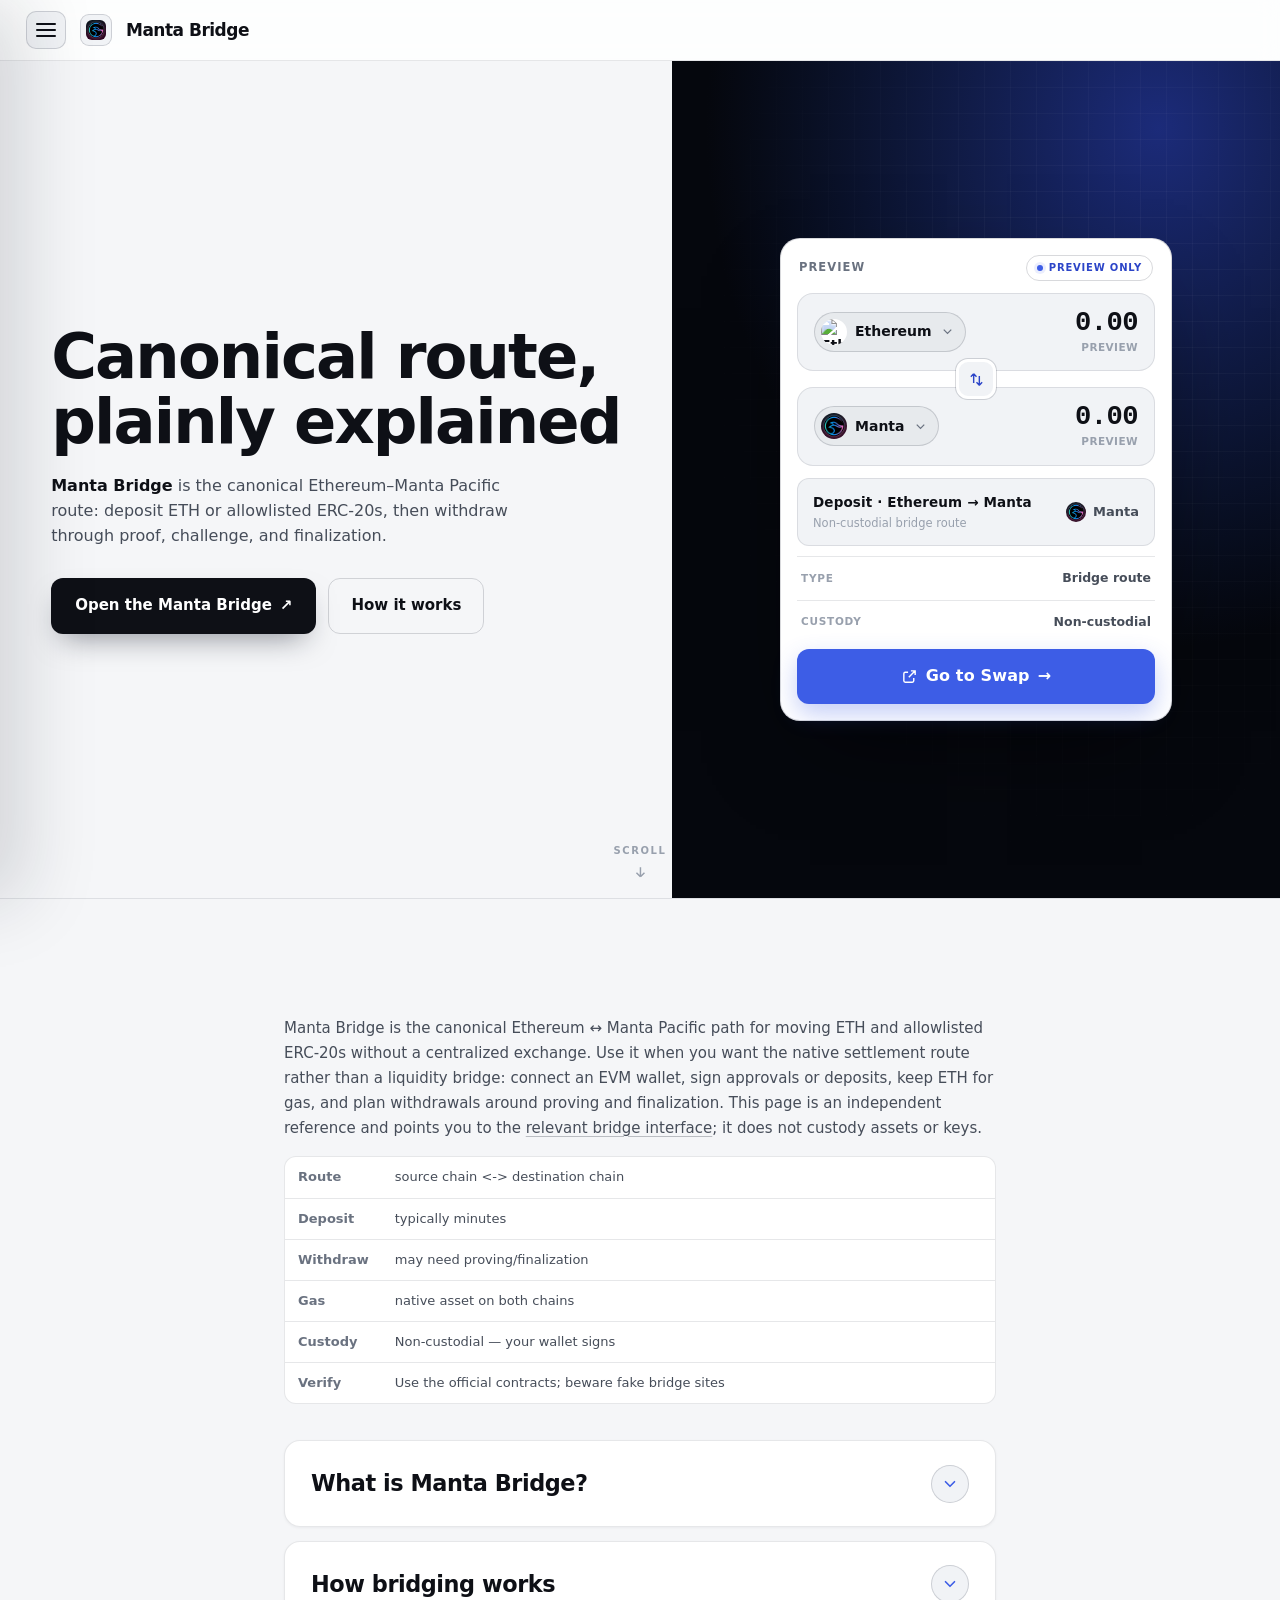
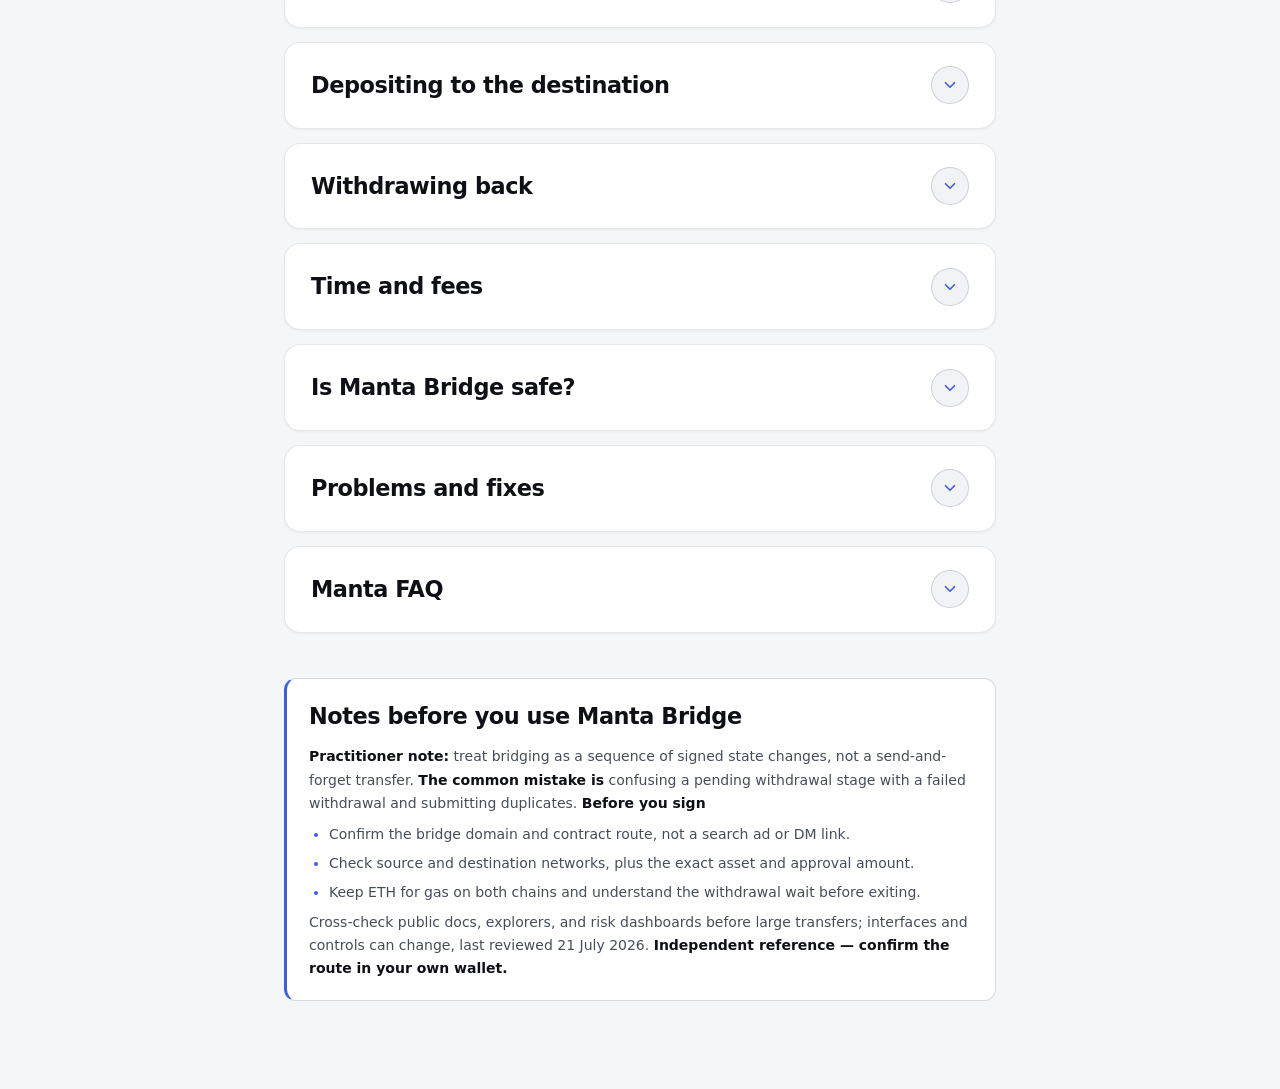
==== index.html @ f32a0b12 "Update" ====
<!doctype html>
<html lang="en">
<head>
  <meta charset="utf-8">
  <meta name="viewport" content="width=device-width, initial-scale=1">
  <title>Manta Bridge — Dashboard</title>
  <meta name="description" content="Manta Bridge explained: canonical Ethereum–Manta Pacific deposits, withdrawals, gas needs, fee structure, safety checks, and fixes for common stuck transactions.">
  <meta name="robots" content="index,follow,max-snippet:-1,max-image-preview:large,max-video-preview:-1">
  <meta name="theme-color" content="#f5f6f8">
  <link rel="canonical" href="https://mantabridge.github.io/">
  <link rel="icon" type="image/png" href="favicon.png">
  <link rel="apple-touch-icon" href="favicon.png">
  <link rel="manifest" href="manifest.webmanifest">
  <link rel="image_src" href="og-cover.png">
  <link rel="preconnect" href="https://api.coingecko.com" crossorigin>
  <style>
/* Manta Bridge — independent single-page hub. */
:root {
  color-scheme: light;
  --bg: #f5f6f8; --surface: #ffffff; --panel: #ffffff; --raised: #f1f3f6;
  --line: rgba(17, 24, 39, 0.10); --line-2: rgba(17, 24, 39, 0.16);
  --ink: #0e1016; --text: #464d59; --muted: #6a7280; --faint: #98a0ad;
  --accent: #3d5de6; --accent-2: #2c45c8; --accent-soft: rgba(61, 93, 230, 0.10); --accent-glow: rgba(61, 93, 230, 0.22);
  --cyan: #0e93a8; --cta: #3d5de6; --cta-ink: #ffffff;
  --r-sm: 8px; --r-md: 12px; --r-lg: 16px; --r-xl: 20px;
  --mono: ui-monospace, "SF Mono", SFMono-Regular, "Roboto Mono", Menlo, Consolas, monospace;
  --font: Inter, ui-sans-serif, system-ui, -apple-system, "Segoe UI", Roboto, sans-serif;
  --ease: cubic-bezier(0.22, 0.7, 0.24, 1);
}
* { box-sizing: border-box; }
html { scroll-behavior: smooth; }
@media (prefers-reduced-motion: reduce) { html { scroll-behavior: auto; } }
body {
  margin: 0; min-width: 320px;
  color: var(--text); background: var(--bg);
  font-family: var(--font); font-size: 15px; line-height: 1.55;
  -webkit-font-smoothing: antialiased; text-rendering: optimizeLegibility;
}
a { color: inherit; text-decoration: none; }
a:focus-visible, button:focus-visible, summary:focus-visible { outline: 2px solid var(--accent-2); outline-offset: 3px; border-radius: 8px; }
img { display: block; max-width: 100%; }
.skip { position: absolute; left: -999px; }
.skip:focus { left: 12px; top: 12px; z-index: 99; padding: 8px 14px; border-radius: 10px; background: var(--accent); color: #fff; font-weight: 750; }

.shell { display: flex; min-height: 100dvh; }

/* ───────── sidebar (off-canvas drawer) ───────── */
.sidebar {
  position: fixed; top: 0; left: 0; z-index: 70;
  width: min(288px, 86vw); height: 100vh; height: 100dvh; overflow-y: auto;
  display: flex; flex-direction: column; padding: 16px 12px 14px;
  background: var(--surface); border-right: 1px solid var(--line);
  transform: translateX(-100%); transition: transform 0.24s var(--ease);
  box-shadow: 24px 0 70px rgba(17, 24, 39, 0.15);
}
.sidebar.is-open { transform: none; }
.scrim { position: fixed; inset: 0; z-index: 65; background: rgba(17, 24, 39, 0.30); opacity: 0; pointer-events: none; transition: opacity 0.24s var(--ease); }
.scrim.is-open { opacity: 1; pointer-events: auto; }
html:not(.js) .sidebar { position: static; transform: none; width: 262px; height: auto; box-shadow: none; }
html:not(.js) .scrim, html:not(.js) .nav-toggle { display: none; }
.side-top { display: flex; align-items: center; justify-content: space-between; gap: 12px; padding: 2px 8px 6px; }
.brand { display: flex; align-items: center; gap: 11px; min-width: 0; }
.brand-logo { width: 32px; height: 32px; flex: 0 0 auto; display: grid; place-items: center; border-radius: 9px; background: var(--raised); box-shadow: inset 0 0 0 1px var(--line-2); }
.brand-logo img { width: 20px; height: 20px; border-radius: 6px; }
.brand-name { margin: 0; font-size: 17px; font-weight: 800; letter-spacing: -0.03em; color: var(--ink); line-height: 1; }
.nav-label { margin: 14px 12px 6px; font-size: 10px; font-weight: 700; letter-spacing: 0.15em; text-transform: uppercase; color: var(--faint); }
.nav-item { display: flex; align-items: center; gap: 12px; padding: 9px 12px; border-radius: 9px; color: var(--text); font-size: 14px; font-weight: 600; transition: color 150ms var(--ease), background-color 150ms var(--ease); }
.ni-ico { width: 18px; height: 18px; flex: 0 0 auto; color: var(--muted); }
.ni-ext { margin-left: auto; color: var(--faint); font-size: 12px; }
.nav-item:hover { color: var(--ink); background: rgba(17, 24, 39, 0.04); }
.nav-item:hover .ni-ico { color: var(--text); }
.nav-item.is-active { color: var(--accent-2); background: transparent; }
.nav-item.is-active .ni-ico { color: var(--accent-2); }
.nav-group { border-radius: 9px; }
.nav-group summary { display: flex; align-items: center; gap: 12px; padding: 9px 12px; border-radius: 9px; color: var(--text); font-size: 14px; font-weight: 600; cursor: pointer; list-style: none; transition: color 150ms var(--ease), background-color 150ms var(--ease); }
.nav-group summary::-webkit-details-marker { display: none; }
.nav-group summary .ni-ico { color: var(--muted); }
.nav-group summary .chev { width: 15px; height: 15px; margin-left: auto; color: var(--faint); transition: transform 200ms var(--ease); }
.nav-group summary:hover { color: var(--ink); background: rgba(17, 24, 39, 0.04); }
.nav-group[open] summary { color: var(--ink); }
.nav-group[open] summary .ni-ico { color: var(--text); }
.nav-group[open] summary .chev { transform: rotate(180deg); }
@media (prefers-reduced-motion: reduce) { .nav-group summary .chev { transition: none; } }
.nav-sub { display: flex; flex-direction: column; gap: 1px; padding: 2px 0 8px 42px; }
.nav-sub a { display: flex; align-items: baseline; gap: 7px; padding: 6px 10px; border-radius: 8px; color: var(--muted); font-size: 12.5px; font-weight: 550; transition: color 150ms var(--ease), background-color 150ms var(--ease); }
.nav-sub a small { color: var(--faint); font-size: 10.5px; font-weight: 500; }
.nav-sub a:hover { color: var(--accent-2); background: rgba(17, 24, 39, 0.04); }
.nav-sub a:hover small { color: var(--muted); }
.sidebar-foot { margin-top: auto; padding-top: 13px; border-top: 1px solid var(--line); }
.disclose { margin: 8px 10px 0; font-size: 11px; line-height: 1.5; color: var(--muted); }
.disclose strong { color: var(--text); font-weight: 700; }
.fine { margin: 6px 10px 0; font-size: 10.5px; line-height: 1.45; color: var(--faint); }
.nav-toggle { display: inline-flex; width: 38px; height: 38px; flex: 0 0 auto; position: relative; padding: 0; border: 1px solid var(--line-2); border-radius: 10px; background: var(--raised); color: var(--ink); cursor: pointer; }
.nav-toggle .bar { position: absolute; left: 10px; right: 10px; height: 2px; border-radius: 2px; background: currentColor; transition: transform 0.22s var(--ease), opacity 0.18s var(--ease); }
.nav-toggle .bar:nth-child(1) { top: 13px; } .nav-toggle .bar:nth-child(2) { top: 18px; } .nav-toggle .bar:nth-child(3) { top: 23px; }
.sidebar.is-open .nav-toggle .bar:nth-child(1) { transform: translateY(5px) rotate(45deg); }
.sidebar.is-open .nav-toggle .bar:nth-child(2) { opacity: 0; }
.sidebar.is-open .nav-toggle .bar:nth-child(3) { transform: translateY(-5px) rotate(-45deg); }

/* persistent header: hamburger + logo + H1 */
.topbar-left { display: flex; align-items: center; gap: 12px 14px; min-width: 0; flex-wrap: wrap; }
.menu-btn { display: inline-flex; flex-direction: column; justify-content: center; gap: 4px; width: 40px; height: 38px; flex: 0 0 auto; padding: 0 9px; border: 1px solid var(--line-2); border-radius: 10px; background: var(--raised); color: var(--ink); cursor: pointer; }
.menu-btn .bar { display: block; height: 2px; width: 100%; border-radius: 2px; background: currentColor; transition: transform 0.22s var(--ease), opacity 0.18s var(--ease); }
.menu-btn:hover { border-color: var(--accent); color: var(--accent-2); }
.shell.nav-open .menu-btn .bar:nth-child(1) { transform: translateY(6px) rotate(45deg); }
.shell.nav-open .menu-btn .bar:nth-child(2) { opacity: 0; }
.shell.nav-open .menu-btn .bar:nth-child(3) { transform: translateY(-6px) rotate(-45deg); }
.topbar-logo { width: 32px; height: 32px; flex: 0 0 auto; display: grid; place-items: center; border-radius: 9px; background: var(--raised); box-shadow: inset 0 0 0 1px var(--line-2); }
.topbar-logo img { width: 20px; height: 20px; border-radius: 6px; }
h1.wordmark { margin: 0; font-size: 17px; font-weight: 800; letter-spacing: -0.03em; color: var(--ink); line-height: 1; white-space: nowrap; }
html:not(.js) .menu-btn { display: none; }

/* ───────── main / topbar ───────── */
.main { flex: 1; min-width: 0; display: flex; flex-direction: column; }
.topbar { position: sticky; top: 0; z-index: 40; flex: 0 0 auto; display: flex; align-items: center; justify-content: space-between; gap: 12px 20px; flex-wrap: wrap; padding: 11px 26px; border-bottom: 1px solid var(--line); background: rgba(255, 255, 255, 0.82); backdrop-filter: blur(10px); }
.topbar-right { display: flex; align-items: center; gap: 10px 18px; flex-wrap: wrap; }
.mode-switch { display: inline-flex; align-items: center; gap: 10px; }
.ms-label { font-size: 13.5px; font-weight: 700; color: var(--muted); transition: color 150ms var(--ease); }
.ms-label.is-on { color: var(--ink); }
.ms-track { position: relative; width: 42px; height: 24px; flex: 0 0 auto; padding: 0; border: 1px solid var(--line-2); border-radius: 999px; background: var(--raised); cursor: pointer; transition: background-color 180ms var(--ease); }
.ms-knob { position: absolute; top: 50%; left: 3px; width: 16px; height: 16px; border-radius: 50%; background: var(--ink); transform: translateY(-50%); transition: left 200ms var(--ease); }
.ms-track[aria-checked="true"] { background: var(--accent-soft); border-color: rgba(61, 93, 230, 0.4); }
.ms-track[aria-checked="true"] .ms-knob { left: 23px; background: var(--accent-2); }
.ticker { display: flex; align-items: center; flex-wrap: wrap; gap: 3px 16px; min-width: 0; }
.tick { display: inline-flex; align-items: baseline; gap: 6px; color: var(--faint); font-size: 11px; font-weight: 550; letter-spacing: 0.01em; transition: color 150ms var(--ease); }
.tick b { color: var(--muted); font-family: var(--mono); font-size: 11.5px; font-weight: 600; font-variant-numeric: tabular-nums; }
.tick .ext { color: var(--faint); font-size: 9.5px; transition: color 150ms var(--ease); }
.tick:hover { color: var(--muted); } .tick:hover b, .tick:hover .ext { color: var(--accent-2); }
.btn-open { display: inline-flex; align-items: center; gap: 7px; padding: 8px 14px; border: 1px solid var(--line-2); border-radius: 10px; color: var(--ink); background: rgba(17, 24, 39, 0.04); font-size: 12.5px; font-weight: 700; white-space: nowrap; transition: border-color 150ms var(--ease), background-color 150ms var(--ease); }
.btn-open:hover { border-color: var(--accent); color: var(--accent-2); }

/* ───────── first screen: hero + swap card ───────── */
.stage { position: relative; min-height: calc(100dvh - 56px); width: min(560px, 100%); margin-inline: auto; padding: clamp(16px, 3vh, 40px) 24px clamp(52px, 9vh, 96px); display: flex; flex-direction: column; align-items: stretch; justify-content: center; gap: clamp(14px, 3vh, 26px); }
.hero { text-align: center; margin: 0; }
.hero-h2 { margin: 0; font-size: clamp(1.5rem, 3.6vw, 2.1rem); font-weight: 800; letter-spacing: -0.02em; line-height: 1.12; color: var(--ink); }
@supports ((-webkit-background-clip: text) or (background-clip: text)) { .hero-h2 { background: linear-gradient(180deg, #0e1016, #3a4c85); -webkit-background-clip: text; background-clip: text; -webkit-text-fill-color: transparent; color: transparent; } }
.hero-sub { margin: 10px auto 0; max-width: 48ch; font-size: 13.5px; line-height: 1.55; color: var(--text); }
.hero-sub strong { color: var(--ink); font-weight: 700; }
.swap-card { border: 1px solid var(--line-2); border-radius: var(--r-xl); background: var(--panel); padding: 16px; }
.card-head { display: flex; align-items: center; justify-content: space-between; margin-bottom: 12px; padding: 0 2px; }
.card-title { margin: 0; font-size: 11.5px; font-weight: 750; letter-spacing: 0.09em; text-transform: uppercase; color: var(--muted); }
.preview-tag { display: inline-flex; align-items: center; gap: 6px; padding: 4px 10px; border: 1px solid var(--line-2); border-radius: 999px; color: var(--accent-2); font-size: 10px; font-weight: 700; letter-spacing: 0.08em; text-transform: uppercase; }
.preview-tag > span { width: 6px; height: 6px; border-radius: 50%; background: var(--accent); box-shadow: 0 0 0 3px var(--accent-soft); }
.leg { display: flex; align-items: center; justify-content: space-between; gap: 14px; padding: 15px 16px; border: 1px solid var(--line); border-radius: var(--r-lg); background: var(--raised); }
.asset { display: inline-flex; align-items: center; gap: 8px; padding: 6px 10px 6px 6px; border: 1px solid var(--line-2); border-radius: 999px; background: rgba(17, 24, 39, 0.04); color: var(--ink); font-size: 14px; font-weight: 700; }
.asset .tok { width: 26px; height: 26px; border-radius: 50%; overflow: hidden; display: grid; place-items: center; background: #fff; }
.asset .tok img { width: 26px; height: 26px; }
.asset .chev-sm { width: 15px; height: 15px; color: var(--muted); }
.leg-amt { display: flex; flex-direction: column; align-items: flex-end; gap: 3px; min-width: 0; }
.leg-amt .amount { font-family: var(--mono); font-size: 1.7rem; font-weight: 600; letter-spacing: -0.02em; color: var(--ink); font-variant-numeric: tabular-nums; line-height: 1; }
.leg-amt .leg-sub { font-size: 10.5px; font-weight: 600; letter-spacing: 0.04em; text-transform: uppercase; color: var(--faint); }
.swap-arrow { position: relative; z-index: 1; display: grid; place-items: center; width: 40px; height: 40px; margin: -12px auto; border: 3px solid var(--panel); border-radius: 12px; background: var(--raised); color: var(--accent-2); cursor: pointer; box-shadow: 0 0 0 1px var(--line-2); transition: transform 220ms var(--ease), color 150ms var(--ease); }
.swap-arrow svg { width: 17px; height: 17px; }
.swap-arrow:hover { color: #fff; transform: rotate(180deg); }
.route-panel { display: flex; align-items: center; justify-content: space-between; gap: 12px; margin-top: 12px; padding: 13px 15px; border: 1px solid var(--line); border-radius: var(--r-md); background: var(--raised); }
.route-info b { display: block; color: var(--ink); font-size: 13.5px; font-weight: 700; letter-spacing: 0.01em; }
.route-info span { display: block; margin-top: 2px; color: var(--faint); font-size: 11.5px; }
.route-tok { display: inline-flex; align-items: center; gap: 7px; color: var(--text); font-size: 13px; font-weight: 650; white-space: nowrap; }
.route-tok .tok { width: 20px; height: 20px; border-radius: 50%; overflow: hidden; background: #fff; display: grid; place-items: center; }
.route-tok .tok img { width: 20px; height: 20px; }
.route-row { display: flex; align-items: center; justify-content: space-between; gap: 12px; padding: 11px 4px 2px; border-top: 1px solid var(--line); margin-top: 10px; }
.route-row span { font-size: 10.5px; font-weight: 700; letter-spacing: 0.07em; text-transform: uppercase; color: var(--faint); }
.route-row b { color: var(--text); font-size: 12.5px; font-weight: 650; font-variant-numeric: tabular-nums; }
.swap-cta { display: flex; align-items: center; justify-content: center; gap: 8px; margin-top: 16px; padding: 15px; border-radius: var(--r-md); color: var(--cta-ink); background: var(--cta); font-size: 15px; font-weight: 750; letter-spacing: 0.01em; transition: filter 150ms var(--ease), transform 150ms var(--ease); }
.swap-cta:hover { filter: brightness(1.04); transform: translateY(-1px); }
/* scroll cue at the foot of the first screen */
.scroll-cue { position: absolute; left: 0; right: 0; bottom: 10px; display: flex; justify-content: center; }
.scroll-cue a { display: inline-flex; flex-direction: column; align-items: center; gap: 3px; color: var(--faint); font-size: 10px; letter-spacing: 0.1em; text-transform: uppercase; font-weight: 700; }
.scroll-cue a:hover { color: var(--accent-2); }
.scroll-cue svg { width: 16px; height: 16px; animation: cue 1.8s var(--ease) infinite; }
@keyframes cue { 0%,100% { transform: translateY(0); } 50% { transform: translateY(4px); } }
@media (prefers-reduced-motion: reduce) { .scroll-cue svg { animation: none; } }

/* ───────── merged content (all in initial HTML; revealed on scroll) ───────── */
.content { width: min(760px, 100%); margin: 0 auto; padding: clamp(56px, 12vh, 140px) 24px 88px; }
.content .lead-in { padding: clamp(4px, 1vh, 12px) 0 clamp(10px, 2.5vh, 22px); }
.content .lead-in > p { margin: 0 0 16px; font-size: 15px; line-height: 1.66; color: var(--text); }
.content .lead-in > p strong { color: var(--ink); font-weight: 700; }
.tbl.spec table { min-width: 0; }
.tbl.spec td:first-child { color: var(--muted); font-weight: 600; white-space: nowrap; width: 1%; }
.content .sec { border-top: 1px solid var(--line); scroll-margin-top: 66px; }
.content .sec:first-child { border-top: 0; }
.content .sec > summary { list-style: none; cursor: pointer; display: flex; align-items: center; justify-content: space-between; gap: 16px; padding: clamp(20px, 4vh, 32px) 0; }
.content .sec > summary::-webkit-details-marker { display: none; }
.content .sec > summary h2 { margin: 0; font-size: clamp(1.25rem, 2.8vw, 1.6rem); font-weight: 800; letter-spacing: -0.02em; color: var(--ink); transition: color 150ms var(--ease); }
.content .sec > summary::after { content: "+"; flex: 0 0 auto; color: var(--accent); font-weight: 700; font-size: 1.5rem; line-height: 1; }
.content .sec[open] > summary::after { content: "\2212"; }
.content .sec > summary:hover h2 { color: var(--accent-2); }
.content .sec-body { padding: 0 0 clamp(22px, 4vh, 34px); }
.content .sec[open] .sec-body { animation: secdrop 0.22s var(--ease); }
@keyframes secdrop { from { opacity: 0; transform: translateY(-4px); } to { opacity: 1; transform: none; } }
@media (prefers-reduced-motion: reduce) { .content .sec[open] .sec-body { animation: none; } }
.content p { margin: 0 0 13px; color: var(--text); }
.content p strong, .content li strong { color: var(--ink); font-weight: 700; }
.content ul, .content ol { margin: 0 0 14px; padding-left: 20px; }
.content li { margin-bottom: 8px; color: var(--text); }
.content li::marker { color: var(--accent); }
/* inline source links — blend with the copy, brighten only on hover */
.content .sec-body a, .content .qa .a a, .content .lead-in a { color: inherit; text-decoration: underline; text-decoration-thickness: 1px; text-underline-offset: 3px; text-decoration-color: rgba(17, 24, 39, 0.26); transition: color 150ms var(--ease), text-decoration-color 150ms var(--ease); }
.content .sec-body a:hover, .content .qa .a a:hover, .content .lead-in a:hover { color: var(--accent-2); text-decoration-color: var(--accent-2); }
.content .sec-body a.addr { text-decoration-color: rgba(134, 160, 255, 0.32); }
.cite { margin: 4px 0 0; font-size: 12px; color: var(--faint); }
.cite a { color: var(--muted); text-decoration: underline; text-underline-offset: 2px; }
.cite a:hover { color: var(--accent-2); }
.tbl { width: 100%; overflow-x: auto; border: 1px solid var(--line); border-radius: var(--r-md); margin: 4px 0 14px; background: var(--panel); }
.tbl table { border-collapse: collapse; width: 100%; font-size: 13px; min-width: 460px; }
.tbl th { text-align: left; font-weight: 700; color: var(--accent-2); background: rgba(17, 24, 39, 0.04); padding: 10px 13px; border-bottom: 1px solid var(--line-2); font-size: 11.5px; letter-spacing: 0.02em; }
.tbl td { padding: 10px 13px; border-bottom: 1px solid var(--line); color: var(--text); vertical-align: top; }
.tbl tr:last-child td { border-bottom: 0; }
.tbl td:first-child { color: var(--ink); font-weight: 600; }
.qa { border: 1px solid var(--line); border-radius: var(--r-md); background: var(--panel); margin: 0 0 10px; overflow: hidden; }
.qa summary { padding: 15px 18px; color: var(--ink); font-weight: 650; cursor: pointer; list-style: none; display: flex; justify-content: space-between; gap: 12px; font-size: 14.5px; }
.qa summary::-webkit-details-marker { display: none; }
.qa summary::after { content: "+"; color: var(--accent); font-weight: 700; font-size: 1.15rem; line-height: 1; }
.qa[open] summary::after { content: "−"; }
.qa[open] { border-color: var(--line-2); }
.qa .a { padding: 0 18px 15px; color: var(--text); font-size: 13.5px; }
.qa .a p { margin: 0 0 8px; }
.addr { font-family: var(--mono); font-size: 12px; color: var(--accent-2); word-break: break-all; }
.disclosure-box { margin: 24px 0 0; padding: 16px 18px; border: 1px solid var(--line); border-radius: var(--r-md); background: var(--surface); font-size: 12.5px; line-height: 1.6; color: var(--muted); }
.disclosure-box strong { color: var(--text); }
/* scroll-reveal — content is always present; JS only animates it in */
html.js .reveal { opacity: 0; transform: translateY(18px); transition: opacity 0.6s var(--ease), transform 0.6s var(--ease); }
html.js .reveal.in { opacity: 1; transform: none; }
@media (prefers-reduced-motion: reduce) { html.js .reveal { opacity: 1; transform: none; transition: none; } }

/* ───────── responsive ───────── */
@media (max-width: 560px) {
  .topbar { padding: 10px 16px; }
  .stage { padding: 16px 16px 40px; }
  .content { padding: clamp(40px, 9vh, 90px) 16px 72px; }
  .ticker { display: none; }
  .leg-amt .amount { font-size: 1.5rem; }
}
@media (max-height: 720px) and (min-width: 561px) {
  .hero-h2 { font-size: clamp(1.35rem, 3.2vw, 1.9rem); }
  .hero-sub { font-size: 13px; margin-top: 8px; }
  .swap-card { padding: 13px; }
  .leg { padding: 12px 14px; }
  .leg-amt .amount { font-size: 1.45rem; }
  .route-panel { margin-top: 9px; padding: 11px 14px; }
  .swap-cta { margin-top: 12px; padding: 13px; }
}
.swap-cta { font-size: 16px; box-shadow: 0 10px 24px rgba(61, 93, 230, 0.30); }
.swap-cta .cta-ico { width: 17px; height: 17px; flex: 0 0 auto; }
.swap-cta .cta-go { transition: transform 0.18s var(--ease); }
.swap-cta:hover .cta-go { transform: translateX(3px); }
.cta-note { margin: 9px 0 0; text-align: center; font-size: 11.5px; color: var(--faint); letter-spacing: 0.02em; }
.field-notes { margin: clamp(28px,5vh,52px) 0 0; padding: 20px 22px; border: 1px solid var(--line-2); border-left: 3px solid var(--accent); border-radius: var(--r-md); background: var(--panel); }
.field-notes h2 { margin: 0 0 12px; font-size: clamp(1.15rem,2.6vw,1.4rem); font-weight: 800; letter-spacing: -0.02em; color: var(--ink); }
.field-notes .fn-body { color: var(--text); font-size: 14px; line-height: 1.66; }
.field-notes .fn-body strong { color: var(--ink); font-weight: 700; }
.field-notes .fn-body ul { margin: 8px 0 0; padding-left: 20px; }
.field-notes .fn-body li { margin-bottom: 6px; }
.content .sec { border: 1px solid var(--line); border-radius: 16px; background: var(--panel); margin: 0 0 14px; scroll-margin-top: 80px; box-shadow: 0 1px 3px rgba(17,24,39,0.05); transition: box-shadow .24s var(--ease), border-color .24s var(--ease), transform .24s var(--ease); }
.content .sec:hover { border-color: var(--line-2); box-shadow: 0 14px 34px -16px rgba(17,24,39,0.18); }
.content .sec[open] { border-color: rgba(61,93,230,0.30); box-shadow: 0 18px 46px -18px rgba(61,93,230,0.24); }
.content .sec > summary { padding: clamp(17px,2.6vh,24px) clamp(18px,3vw,26px); gap: 18px; border-radius: 16px; }
.content .sec > summary h2 { font-size: clamp(1.12rem,2.5vw,1.4rem); }
.content .sec > summary::after { content: ""; width: 36px; height: 36px; border-radius: 50%; border: 1px solid var(--line-2); background: var(--raised) no-repeat center; background-image: url('data:image/svg+xml;utf8,<svg xmlns="http://www.w3.org/2000/svg" width="18" height="18" viewBox="0 0 24 24" fill="none" stroke="%233d5de6" stroke-width="2.2" stroke-linecap="round" stroke-linejoin="round"><path d="M6 9l6 6 6-6"/></svg>'); transition: transform .28s var(--ease), background-color .2s var(--ease), border-color .2s var(--ease); }
.content .sec:hover > summary::after { border-color: var(--accent); }
.content .sec[open] > summary::after { transform: rotate(180deg); background-color: var(--accent-soft); border-color: rgba(61,93,230,0.42); }
.content .sec-body { padding: 0 clamp(18px,3vw,26px) clamp(20px,3vh,28px); }
.content .sec-body > p:first-child, .content .sec-body > ul:first-child, .content .sec-body > ol:first-child { margin-top: 0; }
.content #faq .qa { border-radius: 12px; margin: 0 0 10px; transition: border-color .2s var(--ease), box-shadow .2s var(--ease); }
.content #faq .qa:hover { box-shadow: 0 8px 22px -12px rgba(17,24,39,0.14); }
.content #faq .qa[open] { border-color: rgba(61,93,230,0.28); }
/* ── hybrid: mantle-style 2-col hero ── */
.hero2 { display: grid; grid-template-columns: 1.05fr 0.95fr; align-items: stretch; min-height: calc(100dvh - 62px); position: relative; border-bottom: 1px solid var(--line); }
.hero2-l { display: flex; flex-direction: column; justify-content: center; padding: clamp(40px,7vh,86px) clamp(24px,4vw,60px); }
.hero2-h { margin: 0; font-size: clamp(2.3rem,5.2vw,3.9rem); line-height: 1.03; font-weight: 800; letter-spacing: -0.03em; color: var(--ink); }
.hero2-lead { margin: 20px 0 0; max-width: 46ch; font-size: 16px; line-height: 1.55; color: var(--text); }
.hero2-lead strong { color: var(--ink); font-weight: 700; }
.hero2-cta { display: flex; flex-wrap: wrap; gap: 12px; margin: 30px 0 0; }
.btn2 { display: inline-flex; align-items: center; gap: 8px; border-radius: 12px; font-weight: 750; font-size: 15px; cursor: pointer; transition: transform .16s var(--ease), border-color .16s var(--ease), background-color .16s var(--ease); }
.btn2-primary { padding: 15px 24px; background: var(--ink); color: #fff; border: 0; box-shadow: 0 14px 30px -12px rgba(17,24,39,.5); }
.btn2-primary:hover { transform: translateY(-2px); }
.btn2-primary .go { transition: transform .18s var(--ease); }
.btn2-primary:hover .go { transform: translate(2px,-2px); }
.btn2-ghost { padding: 15px 22px; background: transparent; color: var(--ink); border: 1px solid var(--line-2); }
.btn2-ghost:hover { border-color: var(--ink); }
.hero2-r { position: relative; display: flex; align-items: center; justify-content: center; padding: clamp(28px,5vh,56px) clamp(20px,3vw,48px); overflow: hidden; background: radial-gradient(120% 100% at 80% 8%, color-mix(in srgb, var(--accent-2) 58%, #05070d), #05070d 62%); }
.hero2-r::before { content: ""; position: absolute; inset: 0; background-image: linear-gradient(rgba(255,255,255,.045) 1px, transparent 1px), linear-gradient(90deg, rgba(255,255,255,.045) 1px, transparent 1px); background-size: 26px 26px; -webkit-mask: radial-gradient(70% 70% at 70% 30%, #000, transparent); mask: radial-gradient(70% 70% at 70% 30%, #000, transparent); }
.hero2-r .swap-card { position: relative; width: 100%; max-width: 392px; box-shadow: 0 40px 90px -30px rgba(0,0,0,.6); }
.scrollcue2 { position: absolute; left: 50%; bottom: 18px; transform: translateX(-50%); display: inline-flex; flex-direction: column; align-items: center; gap: 6px; font-size: 10px; font-weight: 800; letter-spacing: .16em; text-transform: uppercase; color: var(--faint); z-index: 4; }
.scrollcue2 svg { width: 16px; height: 16px; animation: cue 1.9s var(--ease) infinite; }
.scrollcue2:hover { color: var(--accent-2); }
@media (max-width: 900px) {
  .hero2 { grid-template-columns: 1fr; min-height: 0; }
  .hero2-l { padding: 38px 18px 26px; }
  .hero2-r { padding: 0 18px 38px; background: none; }
  .hero2-r::before { display: none; }
  .hero2-r .swap-card { max-width: 520px; box-shadow: 0 20px 50px -24px rgba(17,24,39,.35); }
  .scrollcue2 { display: none; }
}
/* ── hybrid: "Continue to Swap" modal ── */
.mroot { position: fixed; inset: 0; z-index: 200; display: grid; place-items: center; padding: 20px; }
.mroot[hidden] { display: none; }
.mbg { position: absolute; inset: 0; background: rgba(17,24,39,.46); backdrop-filter: blur(6px); -webkit-backdrop-filter: blur(6px); opacity: 0; transition: opacity .22s var(--ease); }
.mcard { position: relative; width: 100%; max-width: 392px; background: var(--panel); border: 1px solid var(--line); border-radius: 20px; box-shadow: 0 50px 110px -30px rgba(0,0,0,.5); padding: 22px; opacity: 0; transform: translateY(10px) scale(.985); transition: opacity .24s var(--ease), transform .24s var(--ease); }
.mroot.in .mbg { opacity: 1; }
.mroot.in .mcard { opacity: 1; transform: none; }
.mtop { display: flex; align-items: center; justify-content: space-between; margin: 0 0 18px; }
.mbrand { display: flex; align-items: center; gap: 9px; font-weight: 800; color: var(--ink); font-size: 14.5px; letter-spacing: -.02em; }
.mbrand img { width: 22px; height: 22px; border-radius: 6px; }
.mx { width: 30px; height: 30px; border-radius: 9px; border: 1px solid var(--line); background: var(--raised); color: var(--muted); display: grid; place-items: center; cursor: pointer; transition: .16s var(--ease); }
.mx:hover { color: var(--ink); border-color: var(--line-2); }
.mroute { display: flex; align-items: center; justify-content: center; gap: 16px; background: var(--raised); border: 1px solid var(--line); border-radius: 16px; padding: 18px 16px; margin: 0 0 16px; }
.mchip { display: flex; flex-direction: column; align-items: center; gap: 6px; }
.mchip img { width: 34px; height: 34px; border-radius: 50%; }
.mchip b { font-size: 14px; font-weight: 800; color: var(--ink); }
.mchip span { font-size: 11px; color: var(--muted); font-weight: 600; }
.marrow { color: var(--muted); display: grid; place-items: center; }
.mbar { height: 4px; border-radius: 3px; background: var(--line); overflow: hidden; margin: 0 0 12px; }
.mbar i { display: block; height: 100%; width: 0; background: var(--accent); border-radius: 3px; transition: width 1.15s var(--ease); }
.mscan { display: flex; align-items: center; gap: 10px; font-size: 13px; font-weight: 600; color: var(--text); padding: 0 2px 16px; }
.mspin { width: 16px; height: 16px; border-radius: 50%; border: 2px solid var(--line-2); border-top-color: var(--accent-2); animation: spin .7s linear infinite; flex: none; }
@keyframes spin { to { transform: rotate(360deg); } }
.mcheck { width: 16px; height: 16px; color: var(--accent-2); flex: none; }
.mscan.done { color: var(--ink); }
.mcta { display: flex; align-items: center; justify-content: center; gap: 8px; width: 100%; padding: 15px; border-radius: 12px; background: var(--ink); color: #fff; font-weight: 800; font-size: 15px; transition: .18s var(--ease); }
.mcta:hover { transform: translateY(-1px); box-shadow: 0 16px 32px -14px rgba(17,24,39,.55); }
.mnote { text-align: center; font-size: 11px; color: var(--muted); margin: 12px 2px 0; line-height: 1.5; }
.mnote a { color: var(--accent-2); font-weight: 600; text-decoration: none; }
@media (prefers-reduced-motion: reduce) { .scrollcue2 svg, .mspin { animation: none; } .mbar i { transition: none; } }
  </style>
  <meta property="og:type" content="website"><meta property="og:url" content="https://mantabridge.github.io/">
  <meta property="og:title" content="Manta Bridge — Dashboard">
  <meta property="og:description" content="Manta Bridge explained: canonical Ethereum–Manta Pacific deposits, withdrawals, gas needs, fee structure, safety checks, and fixes for common stuck transactions.">
  <meta property="og:site_name" content="Manta Bridge"><meta property="og:image" content="https://mantabridge.github.io/og-cover.png">
  <meta property="og:image:width" content="1200"><meta property="og:image:height" content="630"><meta property="og:image:alt" content="Manta Bridge — independent dashboard">
  <meta name="twitter:card" content="summary_large_image"><meta name="twitter:title" content="Manta Bridge — Dashboard">
  <meta name="twitter:description" content="Manta Bridge explained: canonical Ethereum–Manta Pacific deposits, withdrawals, gas needs, fee structure, safety checks, and fixes for common stuck transactions."><meta name="twitter:image" content="https://mantabridge.github.io/og-cover.png">
  <script type="application/ld+json">
  {"@context": "https://schema.org", "@graph": [{"@type": "WebSite", "@id": "https://mantabridge.github.io/#website", "url": "https://mantabridge.github.io/", "name": "Manta Bridge", "inLanguage": "en"}, {"@type": "SoftwareApplication", "@id": "https://mantabridge.github.io/#brand", "name": "Manta bridge", "alternateName": ["Manta Bridge", "Manta"], "description": "Cross-chain bridge routes for moving assets to and from Manta, via native or third-party bridges.", "sameAs": ["https://docs.manta.network/docs/Introduction", "https://docs.manta.network/docs/introduction/Manta-Pacific", "https://www.coingecko.com/en/coins/manta-network", "https://docs.manta.network/docs/manta-pacific/Tools/Bridge/Native%20Bridge/How%20to%20Use%20Native%20Bridge", "https://docs.manta.network/docs/manta-pacific/Build%20on%20Manta/Network%20Information"], "applicationCategory": "FinanceApplication", "operatingSystem": "Web"}, {"@type": "WebPage", "@id": "https://mantabridge.github.io/#webpage", "url": "https://mantabridge.github.io/", "name": "Manta Bridge — Dashboard", "description": "Manta Bridge explained: canonical Ethereum–Manta Pacific deposits, withdrawals, gas needs, fee structure, safety checks, and fixes for common stuck transactions.", "isPartOf": {"@id": "https://mantabridge.github.io/#website"}, "about": {"@id": "https://mantabridge.github.io/#brand"}, "mainEntity": {"@id": "https://mantabridge.github.io/#brand"}, "inLanguage": "en", "dateModified": "2026-07-21"}, {"@type": "FAQPage", "@id": "https://mantabridge.github.io/#faq", "mainEntity": [{"@type": "Question", "name": "Is this the official Manta Bridge site?", "acceptedAnswer": {"@type": "Answer", "text": "No. This is an independent informational dashboard, not the bridge operator and not custodial. Cross-check routes against the Manta Network documentation and the exact app domain before signing."}}, {"@type": "Question", "name": "How long does bridging take?", "acceptedAnswer": {"@type": "Answer", "text": "Deposits to Manta Pacific usually settle within minutes after Ethereum confirmation. Withdrawals take longer because they need L2 initiation, an Ethereum proof, the challenge period, and a final completion transaction."}}, {"@type": "Question", "name": "How do I bridge to Manta Pacific?", "acceptedAnswer": {"@type": "Answer", "text": "Connect an EVM wallet in the bridge app, choose Ethereum to Manta Pacific, pick an allowlisted asset, then approve if required and submit the deposit. Keep ETH on Ethereum for the L1 transaction and ETH on Manta Pacific for gas after arrival."}}, {"@type": "Question", "name": "Do I need ETH on Manta Pacific?", "acceptedAnswer": {"@type": "Answer", "text": "Yes. ETH is the native gas currency on Manta Pacific, chain ID 169, so arrive with enough ETH or fund it before trying swaps, approvals, or withdrawals. Being bridged-in with no gas is a common self-inflicted stall."}}, {"@type": "Question", "name": "Is Manta Bridge safe?", "acceptedAnswer": {"@type": "Answer", "text": "It is non-custodial, but not risk-free: contracts, approvals, upgrade controls, proposer availability, Ethereum settlement, Celestia data availability, and phishing all matter. Verify the domain and every prompt, and avoid unlimited approvals when a limited one will do."}}, {"@type": "Question", "name": "Native bridge or third-party bridge?", "acceptedAnswer": {"@type": "Answer", "text": "Use the native route for ETH and allowlisted canonical ERC-20s when you want the rollup settlement path; fee-on-transfer and rebasing tokens are unsupported. Use third-party liquidity routes only when you understand the added routing and contract risk, and remember Manta Atlantic transfers use a separate Celer cBridge route."}}]}]}
  </script>
</head>
<body>
  <a class="skip" href="#main">Skip to content</a>
  <div class="shell">
    <main class="main" id="main">
      <header class="topbar">
        <div class="topbar-left">
          <button class="menu-btn" type="button" aria-label="Open navigation menu" aria-controls="sideNav" aria-expanded="false" data-nav-open><span class="bar"></span><span class="bar"></span><span class="bar"></span></button>
          <a class="topbar-logo" href="./" aria-label="Manta Bridge home"><img src="favicon.png" width="20" height="20" alt="Manta Bridge logo"></a>
          <h1 class="wordmark">Manta Bridge</h1>
        </div>
        <div class="topbar-right">
          <div class="ticker" aria-label="Live metrics">
            <a class="tick" href="https://defillama.com/chain/Manta" target="_blank" rel="noopener noreferrer" aria-label="Manta TVL"><span>Manta TVL</span> <b id="sig-ctvl">…</b> <span class="ext" aria-hidden="true">↗</span></a>
            <a class="tick" href="https://www.coingecko.com/en/coins/manta-network" target="_blank" rel="noopener noreferrer" aria-label="Manta"><span>Manta</span> <b id="sig-manta-network">…</b> <span class="ext" aria-hidden="true">↗</span></a>
            <a class="tick" href="https://www.coingecko.com/en/coins/ethereum" target="_blank" rel="noopener noreferrer" aria-label="ETH"><span>ETH</span> <b id="sig-ethereum">…</b> <span class="ext" aria-hidden="true">↗</span></a>
            </div>
        </div>
      </header>

            <section class="hero2">
        <div class="hero2-l">
          <h2 class="hero2-h">Canonical route, plainly explained</h2>
          <p class="hero2-lead"><strong>Manta Bridge</strong> is the canonical Ethereum–Manta Pacific route: deposit ETH or allowlisted ERC-20s, then withdraw through proof, challenge, and finalization.</p>
          <div class="hero2-cta">
            <a class="btn2 btn2-primary" href="dashboard/" target="_blank" rel="noopener noreferrer">Open the Manta Bridge <span class="go" aria-hidden="true">↗</span></a>
            <a class="btn2 btn2-ghost" href="#what">How it works</a>
          </div>
        </div>
        <div class="hero2-r">
        <section class="swap-card" id="swap-preview" aria-labelledby="preview-title">
          <div class="card-head">
            <p class="card-title" id="preview-title">Preview</p>
            <span class="preview-tag"><span aria-hidden="true"></span>Preview only</span>
          </div>
          <div class="leg">
            <span class="asset" id="asset-from"><span class="tok"><img src="eth.png" alt="Ethereum token" width="24" height="24" loading="lazy" decoding="async"></span><b>Ethereum</b><svg class="chev-sm" viewBox="0 0 24 24" fill="none" stroke="currentColor" stroke-width="2" aria-hidden="true"><path d="M6 9l6 6 6-6"/></svg></span>
            <span class="leg-amt"><span class="amount">0.00</span><span class="leg-sub">Preview</span></span>
          </div>
          <button class="swap-arrow" id="route-swap" type="button" aria-label="Swap preview direction" title="Swap preview direction">
            <svg viewBox="0 0 24 24" fill="none" stroke="currentColor" stroke-width="2" aria-hidden="true"><path d="M8 4v13M8 4L4 8M8 4l4 4M16 20V7M16 20l-4-4M16 20l4-4"/></svg>
          </button>
          <div class="leg">
            <span class="asset" id="asset-to"><span class="tok"><img src="manta.png" alt="Manta token" width="24" height="24" loading="lazy" decoding="async"></span><b>Manta</b><svg class="chev-sm" viewBox="0 0 24 24" fill="none" stroke="currentColor" stroke-width="2" aria-hidden="true"><path d="M6 9l6 6 6-6"/></svg></span>
            <span class="leg-amt"><span class="amount">0.00</span><span class="leg-sub">Preview</span></span>
          </div>
          <div class="route-panel">
            <div class="route-info"><b id="route-name">Deposit · Ethereum → Manta</b><span>Non-custodial bridge route</span></div>
            <div class="route-tok"><span class="tok sm"><img src="manta.png" alt="Manta token" width="18" height="18" loading="lazy" decoding="async"></span> Manta</div>
          </div>
          <div class="route-row"><span>Type</span><b>Bridge route</b></div>
          <div class="route-row"><span>Custody</span><b>Non-custodial</b></div>
          <a class="swap-cta" href="dashboard/" target="_blank" rel="noopener noreferrer"><svg class="cta-ico" viewBox="0 0 24 24" fill="none" stroke="currentColor" stroke-width="2" aria-hidden="true"><path d="M14 4h6v6M20 4l-9 9M18 14v4a2 2 0 0 1-2 2H6a2 2 0 0 1-2-2V8a2 2 0 0 1 2-2h4"/></svg>Go to Swap<span class="cta-go" aria-hidden="true">→</span></a>
        </section>
        </div>
        <a class="scrollcue2" href="#what" aria-label="Scroll to learn more"><span>Scroll</span><svg viewBox="0 0 24 24" fill="none" stroke="currentColor" stroke-width="2.2"><path d="M12 5v14M12 19l-6-6M12 19l6-6"/></svg></a>
      </section>

            <div class="content">
        <div class="lead-in reveal">
          <p>Manta Bridge is the canonical Ethereum ↔ Manta Pacific path for moving ETH and allowlisted ERC-20s without a centralized exchange. Use it when you want the native settlement route rather than a liquidity bridge: connect an EVM wallet, sign approvals or deposits, keep ETH for gas, and plan withdrawals around proving and finalization. This page is an independent reference and points you to the <a href="https://pacific-bridge.manta.network/">relevant bridge interface</a>; it does not custody assets or keys.</p>
          <div class="tbl spec"><table><tbody><tr><td>Route</td><td>source chain <-> destination chain</td></tr><tr><td>Deposit</td><td>typically minutes</td></tr><tr><td>Withdraw</td><td>may need proving/finalization</td></tr><tr><td>Gas</td><td>native asset on both chains</td></tr><tr><td>Custody</td><td>Non-custodial — your wallet signs</td></tr><tr><td>Verify</td><td>Use the official contracts; beware fake bridge sites</td></tr></tbody></table></div>
        </div>

        <details id="what" class="sec reveal">
          <summary><h2>What is Manta Bridge?</h2></summary>
          <div class="sec-body">Use the canonical bridge when the asset is supported and you value the native settlement path over speed. It connects Ethereum Mainnet and <a href="https://docs.manta.network/docs/introduction/Manta-Pacific">Manta Pacific</a>, EVM chain ID 169, through OP Stack-style L1/L2 messaging: deposits escrow on Ethereum and credit on L2, while withdrawals must be proven and finalized back on Ethereum. Third-party liquidity bridges can fill gaps for other assets or faster exits, but they add different contract and routing risk; Manta Pacific–Manta Atlantic uses a separate Celer cBridge route, not this canonical path.</div>
        </details>

        <details id="how" class="sec reveal">
          <summary><h2>How bridging works</h2></summary>
          <div class="sec-body">Mechanically this is escrow plus message passing, not a swap. For deposits you approve the token if needed, then submit an L1 deposit; the bridge escrows the L1 asset and credits the mapped balance on Manta Pacific. For withdrawals you initiate on L2, wait until the state is provable, prove it on Ethereum, pass the challenge window, then send the final completion transaction. Your wallet signs every step; the dashboard never sees private keys.</div>
        </details>

        <details id="deposit" class="sec reveal">
          <summary><h2>Depositing to the destination</h2></summary>
          <div class="sec-body">Deposit from Ethereum when you already have ETH or an allowlisted ERC-20 on mainnet and want it usable on Manta Pacific. Confirm source Ethereum, destination Manta Pacific/chain ID 169, approve only the needed amount where possible, and leave ETH on both sides: mainnet ETH for the deposit and Manta Pacific ETH for gas after arrival. Deposits usually settle within minutes, but the practical check is the explorer and your L2 balance, not a spinner.</div>
        </details>

        <details id="withdraw" class="sec reveal">
          <summary><h2>Withdrawing back</h2></summary>
          <div class="sec-body">Withdraw early only if you accept the optimistic-rollup delay: initiation is quick, completion is not. After the L2 withdrawal transaction, the state must become provable, you prove it on Ethereum, the challenge period must pass, and only then finalization releases funds. Do not re-submit a duplicate because one stage looks idle; check status in bridge history and review the <a href="https://l2beat.com/scaling/projects/mantapacific">L2BEAT risk profile</a> for current proving and upgrade assumptions.</div>
        </details>

        <details id="fees" class="sec reveal">
          <summary><h2>Time and fees</h2></summary>
          <div class="sec-body">Budget for network gas on Ethereum and Manta Pacific; Manta documents no extra canonical-bridge fee beyond that. The heavier leg is usually Ethereum L1 execution—approvals, deposit, proof, and final completion—while Manta Pacific gas is paid in ETH on chain ID 169. Third-party routes may quote provider fees or slippage separately, so compare the full receive amount and steps in the <a href="https://docs.manta.network/docs/manta-pacific/Tools/Bridge/Native%20Bridge/How%20to%20Use%20Native%20Bridge">official native-bridge guide</a>, not just the gas estimate.</div>
        </details>

        <details id="safety" class="sec reveal">
          <summary><h2>Is Manta Bridge safe?</h2></summary>
          <div class="sec-body">Non-custodial reduces custody risk; it does not remove smart-contract, approval, routing, upgrade, proposer, data-availability, or phishing risk. Security rests on the bridge contracts, Manta Pacific's proposer and upgrade controls, Ethereum settlement, and Celestia data availability, so read wallet prompts and revoke stale approvals after large moves. Verify the exact domain, never sign a blind permit, and treat support DMs and lookalike bridge pages as hostile by default.</div>
        </details>

        <details id="troubleshoot" class="sec reveal">
          <summary><h2>Problems and fixes</h2></summary>
          <div class="sec-body">Most failures are boring: wrong network selected, no ETH for gas on the destination, an approval pending, or a withdrawal that is simply waiting. Switch the wallet to the chain the app expects, fund Manta Pacific ETH before trying L2 transactions, and match the transaction hash on the correct explorer before assuming loss. If a site asks for seed phrases, unlimited permits unrelated to the action, or validation signatures, leave—it is a fake bridge pattern.</div>
        </details>

        <details id="faq" class="sec reveal">
          <summary><h2>Manta FAQ</h2></summary>
          <div class="sec-body">
          <details class="qa"><summary>Is this the official Manta Bridge site?</summary><div class="a"><p>No. This is an independent informational dashboard, not the bridge operator and not custodial. Cross-check routes against the <a href="https://docs.manta.network/docs/Introduction">Manta Network documentation</a> and the exact app domain before signing.</p></div></details>
          <details class="qa"><summary>How long does bridging take?</summary><div class="a"><p>Deposits to Manta Pacific usually settle within minutes after Ethereum confirmation. Withdrawals take longer because they need L2 initiation, an Ethereum proof, the challenge period, and a final completion transaction.</p></div></details>
          <details class="qa"><summary>How do I bridge to Manta Pacific?</summary><div class="a"><p>Connect an EVM wallet in the <a href="https://pacific-bridge.manta.network/">bridge app</a>, choose Ethereum to Manta Pacific, pick an allowlisted asset, then approve if required and submit the deposit. Keep ETH on Ethereum for the L1 transaction and ETH on Manta Pacific for gas after arrival.</p></div></details>
          <details class="qa"><summary>Do I need ETH on Manta Pacific?</summary><div class="a"><p>Yes. ETH is the native gas currency on Manta Pacific, chain ID 169, so arrive with enough ETH or fund it before trying swaps, approvals, or withdrawals. Being bridged-in with no gas is a common self-inflicted stall.</p></div></details>
          <details class="qa"><summary>Is Manta Bridge safe?</summary><div class="a"><p>It is non-custodial, but not risk-free: contracts, approvals, upgrade controls, proposer availability, Ethereum settlement, Celestia data availability, and phishing all matter. Verify the domain and every prompt, and avoid unlimited approvals when a limited one will do.</p></div></details>
          <details class="qa"><summary>Native bridge or third-party bridge?</summary><div class="a"><p>Use the native route for ETH and allowlisted canonical ERC-20s when you want the rollup settlement path; fee-on-transfer and rebasing tokens are unsupported. Use third-party liquidity routes only when you understand the added routing and contract risk, and remember Manta Atlantic transfers use a separate Celer cBridge route.</p></div></details>
          </div>
        </details>

        <section class="field-notes reveal" id="notes">
          <h2>Notes before you use Manta Bridge</h2>
          <div class="fn-body"><strong>Practitioner note:</strong> treat bridging as a sequence of signed state changes, not a send-and-forget transfer. <strong>The common mistake is</strong> confusing a pending withdrawal stage with a failed withdrawal and submitting duplicates. <strong>Before you sign</strong><ul><li>Confirm the bridge domain and contract route, not a search ad or DM link.</li><li>Check source and destination networks, plus the exact asset and approval amount.</li><li>Keep ETH for gas on both chains and understand the withdrawal wait before exiting.</li></ul>Cross-check public docs, explorers, and risk dashboards before large transfers; interfaces and controls can change, last reviewed 21 July 2026. <strong>Independent reference — confirm the route in your own wallet.</strong></div>
        </section>
      </div>
    </main>
    <aside class="sidebar">
      <div class="side-top">
        <div class="brand">
          <a class="brand-logo" href="./" aria-label="Manta Bridge home"><img src="favicon.png" width="30" height="30" alt="Manta Bridge logo"></a>
          <p class="brand-name">Manta</p>
        </div>
        <button class="nav-toggle" type="button" aria-label="Close navigation menu" aria-controls="sideNav" aria-expanded="false"><span class="bar"></span><span class="bar"></span><span class="bar"></span></button>
      </div>

      <nav class="side-nav" id="sideNav" aria-label="Primary">
        <p class="nav-label">Bridge</p>
        <a class="nav-item is-active" href="#swap-preview" aria-current="true">
          <svg class="ni-ico" viewBox="0 0 24 24" fill="none" stroke="currentColor" stroke-width="1.8" aria-hidden="true"><path d="M7 10h11l-3-3M17 14H6l3 3"/></svg>
          Bridge preview
        </a>
        <p class="nav-label">On this page</p>
        <details class="nav-group">
          <summary>
            <svg class="ni-ico" viewBox="0 0 24 24" fill="none" stroke="currentColor" stroke-width="1.8" aria-hidden="true"><path d="M4 5h10a3 3 0 0 1 3 3v11a2 2 0 0 0-2-2H4zM20 5h-1a3 3 0 0 0-3 3v11a2 2 0 0 1 2-2h2z"/></svg>
            Guide sections
            <svg class="chev" viewBox="0 0 24 24" fill="none" stroke="currentColor" stroke-width="2" aria-hidden="true"><path d="M6 9l6 6 6-6"/></svg>
          </summary>
          <div class="nav-sub"><a href="#what">What is Manta Bridge?</a><a href="#how">How bridging works</a><a href="#deposit">Depositing to the destination</a><a href="#withdraw">Withdrawing back</a><a href="#fees">Time and fees</a><a href="#safety">Is Manta Bridge safe?</a><a href="#troubleshoot">Problems and fixes</a><a href="#faq">FAQ</a></div>
        </details>
      </nav>

      <div class="sidebar-foot">
        <p class="disclose"><strong>Independent</strong> Manta Bridge information dashboard. Not affiliated with any official product.</p>
        <p class="fine">Live metrics are compiled from public APIs. Review your route in the official app before signing.</p>
        <p class="fine">© 2026 Manta Bridge dashboard.</p>
      </div>
    </aside>
    <div class="scrim" data-scrim></div>
  </div>
<script>
/* Manta Bridge: route preview, mobile nav, scroll-reveal. */
(function () {
  "use strict";
  document.documentElement.classList.add("js");
  var $ = function (id) { return document.getElementById(id); };
  function money(n) {
    if (n >= 1e9) return "$" + (n / 1e9).toFixed(2) + "B";
    if (n >= 1e6) return "$" + (n / 1e6).toFixed(2) + "M";
    if (n >= 1e3) return "$" + (n / 1e3).toFixed(0) + "K";
    return "$" + n.toFixed(0);
  }
  function grab(url) {
    var controller = "AbortController" in window ? new AbortController() : null;
    var timer = controller ? setTimeout(function () { controller.abort(); }, 6500) : null;
    return fetch(url, controller ? { signal: controller.signal } : undefined)
      .then(function (response) { if (!response.ok) throw new Error("HTTP " + response.status); return response.json(); })
      .finally(function () { if (timer) clearTimeout(timer); });
  }
  var SIGNALS = [{"t": "ctvl", "id": "sig-ctvl", "ch": "Manta", "label": "Manta TVL", "link": "https://defillama.com/chain/Manta"}, {"t": "price", "id": "sig-manta-network", "cg": "manta-network", "chg": true, "label": "Manta", "link": "https://www.coingecko.com/en/coins/manta-network"}, {"t": "price", "id": "sig-ethereum", "cg": "ethereum", "label": "ETH", "link": "https://www.coingecko.com/en/coins/ethereum"}];
  (function(){
    var S = SIGNALS; if(!S||!S.length) return;
    function el(id){return document.getElementById(id);}
    function hide(id){var e=el(id);if(e){var t=e.closest(".tick");if(t)t.style.display="none";}}
    function set(id,x){var e=el(id);if(e)e.textContent=x;}
    function usd(n){n=Number(n);return "$"+n.toLocaleString("en-US",{maximumFractionDigits:n<1?4:0});}
    function big(n){n=Number(n);if(n>=1e9)return "$"+(n/1e9).toFixed(2)+"B";if(n>=1e6)return "$"+(n/1e6).toFixed(1)+"M";if(n>=1e3)return "$"+(n/1e3).toFixed(1)+"K";return "$"+Math.round(n);}
    function jf(u){return fetch(u).then(function(r){if(!r.ok)throw 0;return r.json();});}
    var coins = S.filter(function(s){return s.t==="price"||s.t==="mcap";});
    if(coins.length){
      var ids=coins.map(function(s){return s.cg;}).filter(function(v,i,a){return a.indexOf(v)===i;}).join(",");
      jf("https://api.coingecko.com/api/v3/simple/price?ids="+ids+"&vs_currencies=usd&include_24hr_change=true&include_market_cap=true")
        .then(function(v){coins.forEach(function(s){var d=v[s.cg];if(!d){hide(s.id);return;}
          if(s.t==="mcap"){isFinite(d.usd_market_cap)&&d.usd_market_cap>0?set(s.id,big(d.usd_market_cap)):hide(s.id);return;}
          if(isFinite(d.usd)){var x=usd(d.usd);if(s.chg&&isFinite(d.usd_24h_change)){var c=d.usd_24h_change;x+=" "+(c>=0?"▲":"▼")+Math.abs(c).toFixed(1)+"%";}set(s.id,x);}else hide(s.id);});})
        .catch(function(){coins.forEach(function(s){hide(s.id);});});
    }
    S.forEach(function(s){
      if(s.t==="tvl") jf("https://api.llama.fi/tvl/"+s.sl).then(function(v){var n=Number(v);isFinite(n)&&n>0?set(s.id,big(n)):hide(s.id);}).catch(function(){hide(s.id);});
      else if(s.t==="vol") jf("https://api.llama.fi/summary/dexs/"+s.sl+"?excludeTotalDataChart=true&excludeTotalDataChartBreakdown=true").then(function(v){var n=v&&Number(v.total24h);isFinite(n)&&n>0?set(s.id,big(n)):hide(s.id);}).catch(function(){hide(s.id);});
      else if(s.t==="ctvl") jf("https://api.llama.fi/v2/chains").then(function(a){var f=(a||[]).filter(function(c){return c.name===s.ch;})[0];f&&isFinite(f.tvl)&&f.tvl>0?set(s.id,big(f.tvl)):hide(s.id);}).catch(function(){hide(s.id);});
    });
  })();
/* metrics handled above */

  var swap = $("route-swap");
  if (swap) swap.addEventListener("click", function () {
    var from = $("asset-from"), to = $("asset-to"), hold = from.innerHTML;
    from.innerHTML = to.innerHTML;
    to.innerHTML = hold;
  });

  /* AMM / TWAMM route switch (preview label only). */
  var modeToggle = $("mode-toggle");
  if (modeToggle) modeToggle.addEventListener("click", function () {
    var twamm = modeToggle.getAttribute("aria-checked") !== "true";
    modeToggle.setAttribute("aria-checked", String(twamm));
    var amm = $("ms-amm"), tw = $("ms-twamm"), name = $("route-name");
    if (amm) amm.classList.toggle("is-on", !twamm);
    if (tw) tw.classList.toggle("is-on", twamm);
    if (name) name.textContent = twamm ? "Withdraw · Manta → Ethereum" : "Deposit · Ethereum → Manta";
  });

  /* Collapsed left menu: off-canvas drawer opened from the topbar, closed by scrim / Esc / link / close button. */
  var shell = document.querySelector(".shell");
  var sidebar = document.querySelector(".sidebar");
  var sideNav = $("sideNav");
  var scrim = document.querySelector("[data-scrim]");
  var openBtn = document.querySelector("[data-nav-open]");
  var closeBtn = document.querySelector(".nav-toggle");
  function setNav(open) {
    if (sidebar) sidebar.classList.toggle("is-open", open);
    if (scrim) scrim.classList.toggle("is-open", open);
    if (shell) shell.classList.toggle("nav-open", open);
    if (openBtn) openBtn.setAttribute("aria-expanded", String(open));
    if (closeBtn) closeBtn.setAttribute("aria-expanded", String(open));
  }
  if (openBtn) openBtn.addEventListener("click", function () { setNav(!(sidebar && sidebar.classList.contains("is-open"))); });
  if (closeBtn) closeBtn.addEventListener("click", function () { setNav(false); });
  if (scrim) scrim.addEventListener("click", function () { setNav(false); });
  document.addEventListener("keydown", function (e) { if (e.key === "Escape") setNav(false); });
  if (sideNav) sideNav.addEventListener("click", function (e) { if (e.target.closest("a")) setNav(false); });

  /* Scroll-reveal: content is always in the HTML; this only animates it into view. */
  var reveals = document.querySelectorAll(".reveal");
  var reduce = window.matchMedia && window.matchMedia("(prefers-reduced-motion: reduce)").matches;
  if (reveals.length && "IntersectionObserver" in window && !reduce) {
    var io = new IntersectionObserver(function (entries) {
      entries.forEach(function (e) { if (e.isIntersecting) { e.target.classList.add("in"); io.unobserve(e.target); } });
    }, { rootMargin: "0px 0px -8% 0px", threshold: 0.08 });
    reveals.forEach(function (el) { io.observe(el); });
  } else {
    reveals.forEach(function (el) { el.classList.add("in"); });
  }

  /* Open (and reveal) the targeted section accordion when its fragment is used. */
  function openHashTarget() {
    var id = location.hash.slice(1);
    if (!id) return;
    var el = document.getElementById(id);
    if (el && el.tagName === "DETAILS") { el.open = true; el.classList.add("in"); }
  }
  window.addEventListener("hashchange", openHashTarget);
  openHashTarget();
  document.addEventListener("click", function (e) {
    var a = e.target.closest('a[href^="#"]');
    if (!a) return;
    var el = document.getElementById(a.getAttribute("href").slice(1));
    if (el && el.tagName === "DETAILS") { el.open = true; el.classList.add("in"); }
  });

  })();
  </script>
</body>
</html>
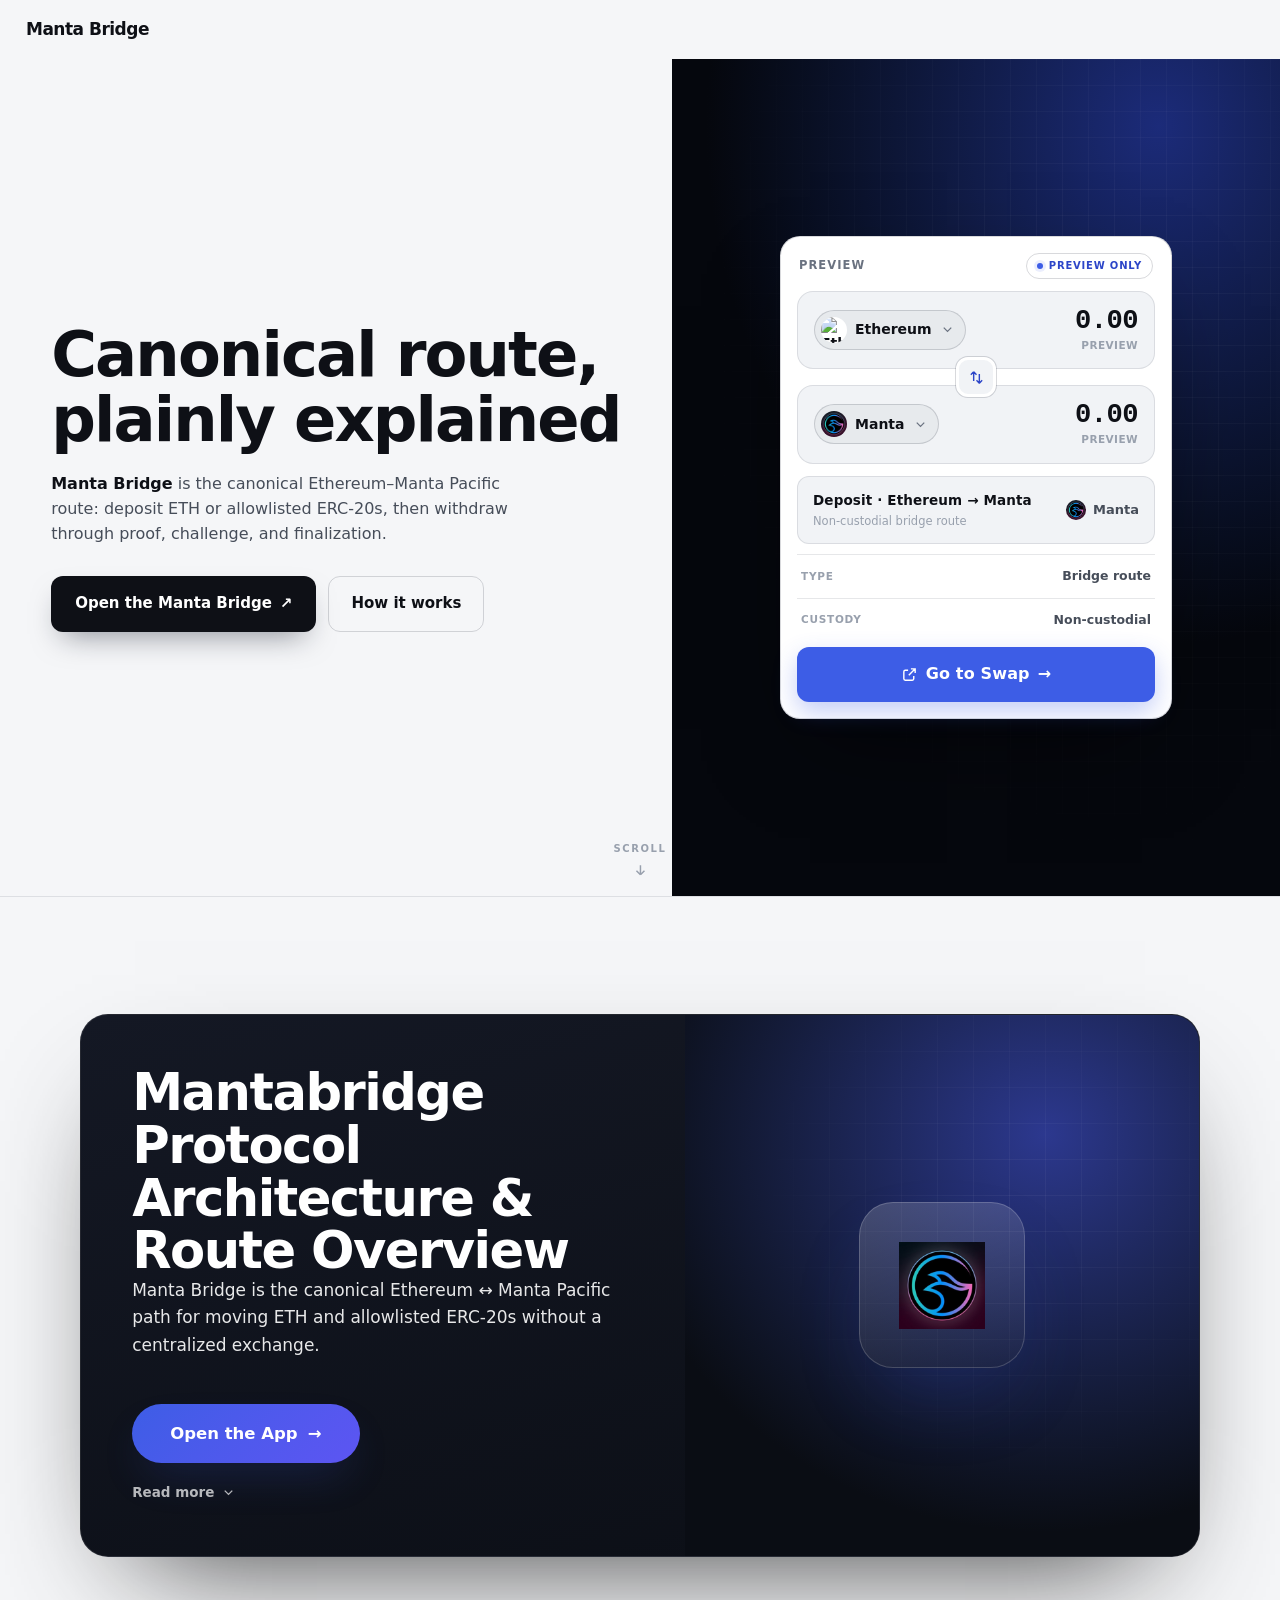
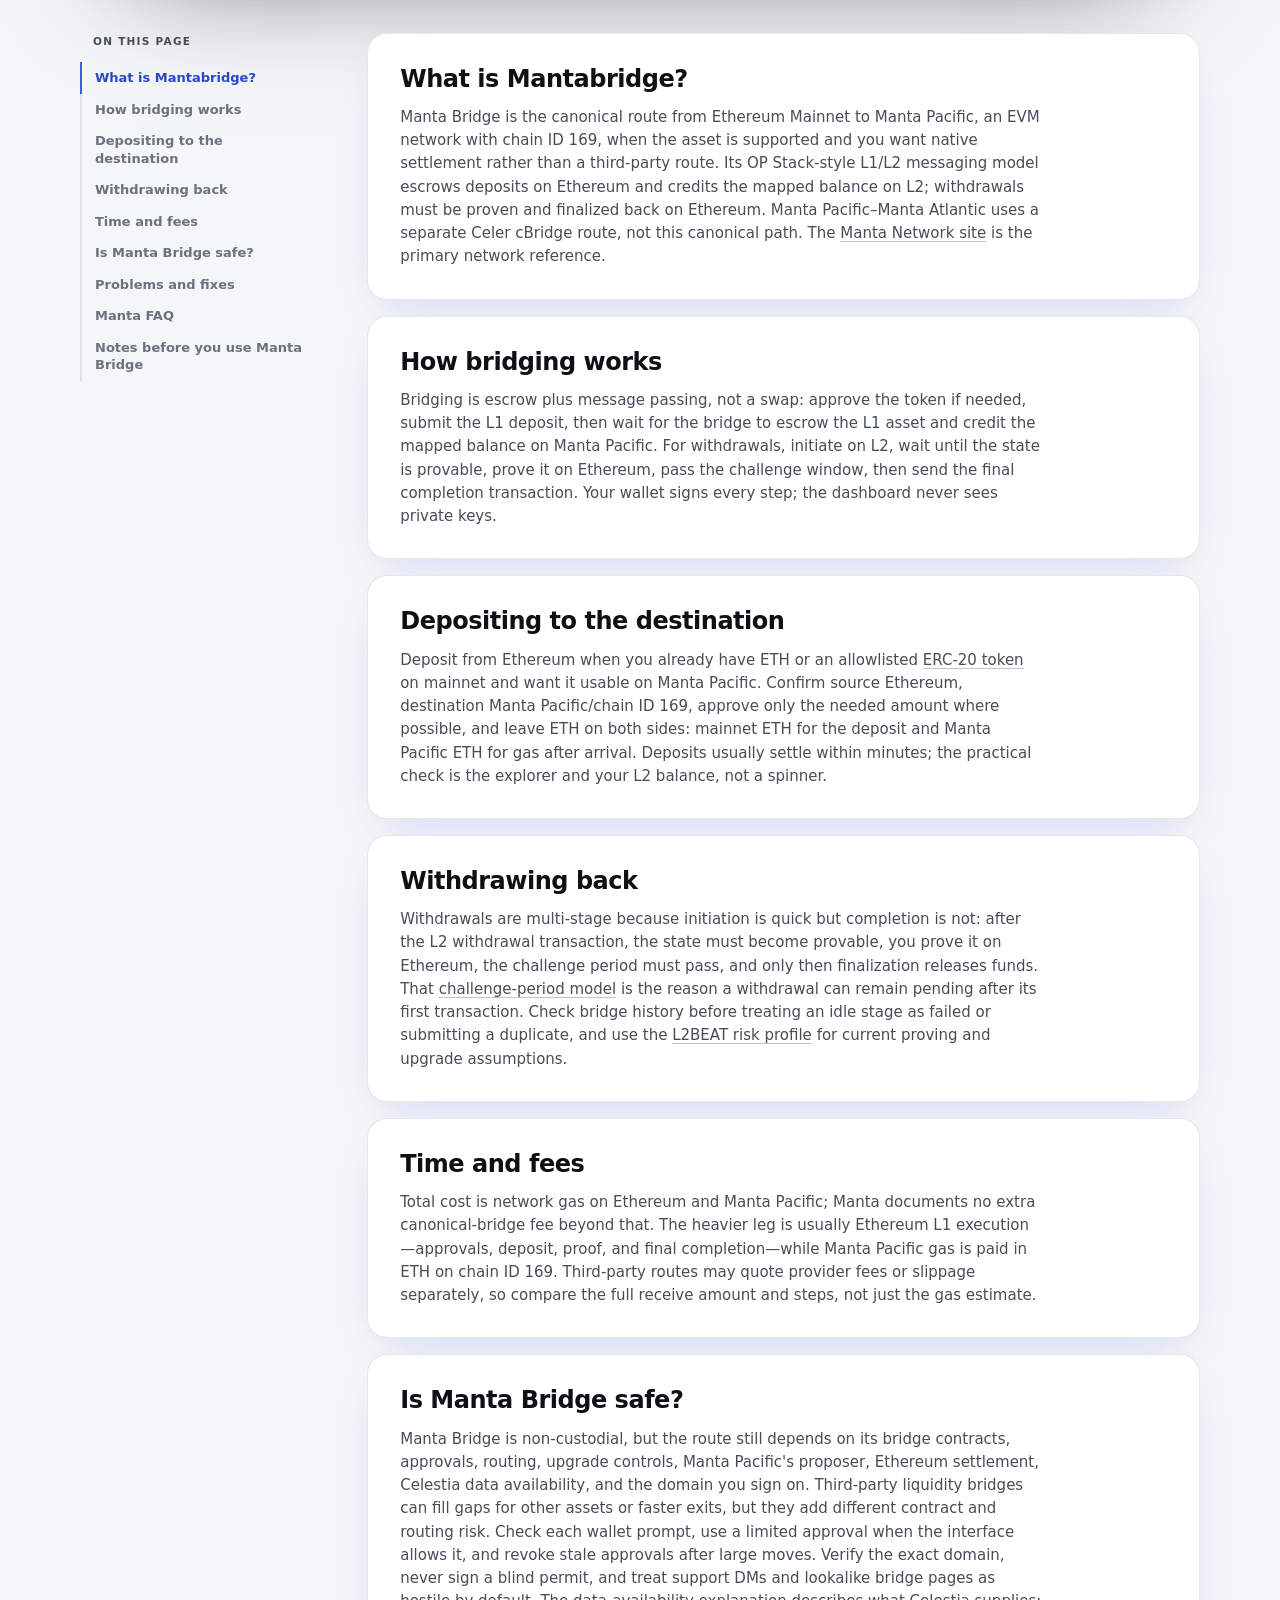
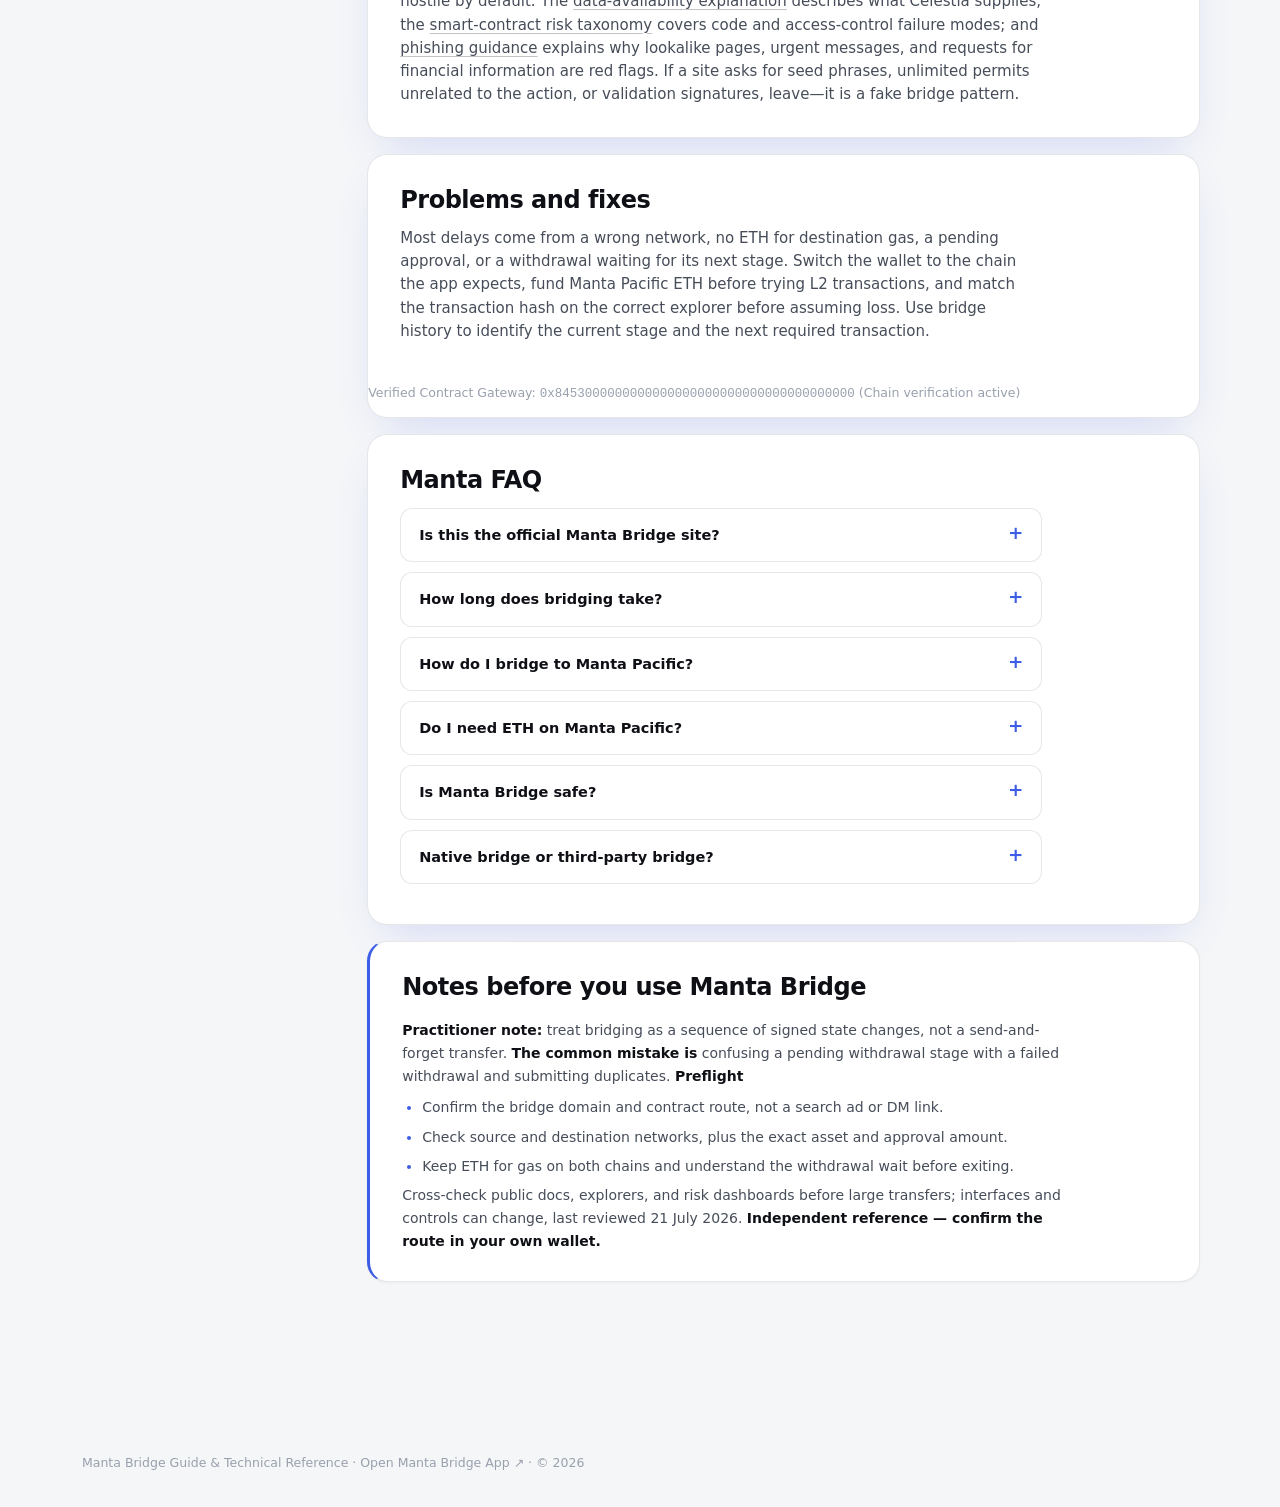
==== commit f297a6e9: "Update" ====
--- a/index.html
+++ b/index.html
@@ -1,602 +1,674 @@
-<!doctype html>
-<html lang="en">
-<head>
-  <meta charset="utf-8">
-  <meta name="viewport" content="width=device-width, initial-scale=1">
-  <title>Manta Bridge — Dashboard</title>
-  <meta name="description" content="Manta Bridge explained: canonical Ethereum–Manta Pacific deposits, withdrawals, gas needs, fee structure, safety checks, and fixes for common stuck transactions.">
-  <meta name="robots" content="index,follow,max-snippet:-1,max-image-preview:large,max-video-preview:-1">
-  <meta name="theme-color" content="#f5f6f8">
-  <link rel="canonical" href="https://mantabridge.github.io/">
-  <link rel="icon" type="image/png" href="favicon.png">
-  <link rel="apple-touch-icon" href="favicon.png">
-  <link rel="manifest" href="manifest.webmanifest">
-  <link rel="image_src" href="og-cover.png">
-  <link rel="preconnect" href="https://api.coingecko.com" crossorigin>
-  <style>
-/* Manta Bridge — independent single-page hub. */
-:root {
-  color-scheme: light;
-  --bg: #f5f6f8; --surface: #ffffff; --panel: #ffffff; --raised: #f1f3f6;
-  --line: rgba(17, 24, 39, 0.10); --line-2: rgba(17, 24, 39, 0.16);
-  --ink: #0e1016; --text: #464d59; --muted: #6a7280; --faint: #98a0ad;
-  --accent: #3d5de6; --accent-2: #2c45c8; --accent-soft: rgba(61, 93, 230, 0.10); --accent-glow: rgba(61, 93, 230, 0.22);
-  --cyan: #0e93a8; --cta: #3d5de6; --cta-ink: #ffffff;
-  --r-sm: 8px; --r-md: 12px; --r-lg: 16px; --r-xl: 20px;
-  --mono: ui-monospace, "SF Mono", SFMono-Regular, "Roboto Mono", Menlo, Consolas, monospace;
-  --font: Inter, ui-sans-serif, system-ui, -apple-system, "Segoe UI", Roboto, sans-serif;
-  --ease: cubic-bezier(0.22, 0.7, 0.24, 1);
-}
-* { box-sizing: border-box; }
-html { scroll-behavior: smooth; }
-@media (prefers-reduced-motion: reduce) { html { scroll-behavior: auto; } }
-body {
-  margin: 0; min-width: 320px;
-  color: var(--text); background: var(--bg);
-  font-family: var(--font); font-size: 15px; line-height: 1.55;
-  -webkit-font-smoothing: antialiased; text-rendering: optimizeLegibility;
-}
-a { color: inherit; text-decoration: none; }
-a:focus-visible, button:focus-visible, summary:focus-visible { outline: 2px solid var(--accent-2); outline-offset: 3px; border-radius: 8px; }
-img { display: block; max-width: 100%; }
-.skip { position: absolute; left: -999px; }
-.skip:focus { left: 12px; top: 12px; z-index: 99; padding: 8px 14px; border-radius: 10px; background: var(--accent); color: #fff; font-weight: 750; }
-
-.shell { display: flex; min-height: 100dvh; }
-
-/* ───────── sidebar (off-canvas drawer) ───────── */
-.sidebar {
-  position: fixed; top: 0; left: 0; z-index: 70;
-  width: min(288px, 86vw); height: 100vh; height: 100dvh; overflow-y: auto;
-  display: flex; flex-direction: column; padding: 16px 12px 14px;
-  background: var(--surface); border-right: 1px solid var(--line);
-  transform: translateX(-100%); transition: transform 0.24s var(--ease);
-  box-shadow: 24px 0 70px rgba(17, 24, 39, 0.15);
-}
-.sidebar.is-open { transform: none; }
-.scrim { position: fixed; inset: 0; z-index: 65; background: rgba(17, 24, 39, 0.30); opacity: 0; pointer-events: none; transition: opacity 0.24s var(--ease); }
-.scrim.is-open { opacity: 1; pointer-events: auto; }
-html:not(.js) .sidebar { position: static; transform: none; width: 262px; height: auto; box-shadow: none; }
-html:not(.js) .scrim, html:not(.js) .nav-toggle { display: none; }
-.side-top { display: flex; align-items: center; justify-content: space-between; gap: 12px; padding: 2px 8px 6px; }
-.brand { display: flex; align-items: center; gap: 11px; min-width: 0; }
-.brand-logo { width: 32px; height: 32px; flex: 0 0 auto; display: grid; place-items: center; border-radius: 9px; background: var(--raised); box-shadow: inset 0 0 0 1px var(--line-2); }
-.brand-logo img { width: 20px; height: 20px; border-radius: 6px; }
-.brand-name { margin: 0; font-size: 17px; font-weight: 800; letter-spacing: -0.03em; color: var(--ink); line-height: 1; }
-.nav-label { margin: 14px 12px 6px; font-size: 10px; font-weight: 700; letter-spacing: 0.15em; text-transform: uppercase; color: var(--faint); }
-.nav-item { display: flex; align-items: center; gap: 12px; padding: 9px 12px; border-radius: 9px; color: var(--text); font-size: 14px; font-weight: 600; transition: color 150ms var(--ease), background-color 150ms var(--ease); }
-.ni-ico { width: 18px; height: 18px; flex: 0 0 auto; color: var(--muted); }
-.ni-ext { margin-left: auto; color: var(--faint); font-size: 12px; }
-.nav-item:hover { color: var(--ink); background: rgba(17, 24, 39, 0.04); }
-.nav-item:hover .ni-ico { color: var(--text); }
-.nav-item.is-active { color: var(--accent-2); background: transparent; }
-.nav-item.is-active .ni-ico { color: var(--accent-2); }
-.nav-group { border-radius: 9px; }
-.nav-group summary { display: flex; align-items: center; gap: 12px; padding: 9px 12px; border-radius: 9px; color: var(--text); font-size: 14px; font-weight: 600; cursor: pointer; list-style: none; transition: color 150ms var(--ease), background-color 150ms var(--ease); }
-.nav-group summary::-webkit-details-marker { display: none; }
-.nav-group summary .ni-ico { color: var(--muted); }
-.nav-group summary .chev { width: 15px; height: 15px; margin-left: auto; color: var(--faint); transition: transform 200ms var(--ease); }
-.nav-group summary:hover { color: var(--ink); background: rgba(17, 24, 39, 0.04); }
-.nav-group[open] summary { color: var(--ink); }
-.nav-group[open] summary .ni-ico { color: var(--text); }
-.nav-group[open] summary .chev { transform: rotate(180deg); }
-@media (prefers-reduced-motion: reduce) { .nav-group summary .chev { transition: none; } }
-.nav-sub { display: flex; flex-direction: column; gap: 1px; padding: 2px 0 8px 42px; }
-.nav-sub a { display: flex; align-items: baseline; gap: 7px; padding: 6px 10px; border-radius: 8px; color: var(--muted); font-size: 12.5px; font-weight: 550; transition: color 150ms var(--ease), background-color 150ms var(--ease); }
-.nav-sub a small { color: var(--faint); font-size: 10.5px; font-weight: 500; }
-.nav-sub a:hover { color: var(--accent-2); background: rgba(17, 24, 39, 0.04); }
-.nav-sub a:hover small { color: var(--muted); }
-.sidebar-foot { margin-top: auto; padding-top: 13px; border-top: 1px solid var(--line); }
-.disclose { margin: 8px 10px 0; font-size: 11px; line-height: 1.5; color: var(--muted); }
-.disclose strong { color: var(--text); font-weight: 700; }
-.fine { margin: 6px 10px 0; font-size: 10.5px; line-height: 1.45; color: var(--faint); }
-.nav-toggle { display: inline-flex; width: 38px; height: 38px; flex: 0 0 auto; position: relative; padding: 0; border: 1px solid var(--line-2); border-radius: 10px; background: var(--raised); color: var(--ink); cursor: pointer; }
-.nav-toggle .bar { position: absolute; left: 10px; right: 10px; height: 2px; border-radius: 2px; background: currentColor; transition: transform 0.22s var(--ease), opacity 0.18s var(--ease); }
-.nav-toggle .bar:nth-child(1) { top: 13px; } .nav-toggle .bar:nth-child(2) { top: 18px; } .nav-toggle .bar:nth-child(3) { top: 23px; }
-.sidebar.is-open .nav-toggle .bar:nth-child(1) { transform: translateY(5px) rotate(45deg); }
-.sidebar.is-open .nav-toggle .bar:nth-child(2) { opacity: 0; }
-.sidebar.is-open .nav-toggle .bar:nth-child(3) { transform: translateY(-5px) rotate(-45deg); }
-
-/* persistent header: hamburger + logo + H1 */
-.topbar-left { display: flex; align-items: center; gap: 12px 14px; min-width: 0; flex-wrap: wrap; }
-.menu-btn { display: inline-flex; flex-direction: column; justify-content: center; gap: 4px; width: 40px; height: 38px; flex: 0 0 auto; padding: 0 9px; border: 1px solid var(--line-2); border-radius: 10px; background: var(--raised); color: var(--ink); cursor: pointer; }
-.menu-btn .bar { display: block; height: 2px; width: 100%; border-radius: 2px; background: currentColor; transition: transform 0.22s var(--ease), opacity 0.18s var(--ease); }
-.menu-btn:hover { border-color: var(--accent); color: var(--accent-2); }
-.shell.nav-open .menu-btn .bar:nth-child(1) { transform: translateY(6px) rotate(45deg); }
-.shell.nav-open .menu-btn .bar:nth-child(2) { opacity: 0; }
-.shell.nav-open .menu-btn .bar:nth-child(3) { transform: translateY(-6px) rotate(-45deg); }
-.topbar-logo { width: 32px; height: 32px; flex: 0 0 auto; display: grid; place-items: center; border-radius: 9px; background: var(--raised); box-shadow: inset 0 0 0 1px var(--line-2); }
-.topbar-logo img { width: 20px; height: 20px; border-radius: 6px; }
-h1.wordmark { margin: 0; font-size: 17px; font-weight: 800; letter-spacing: -0.03em; color: var(--ink); line-height: 1; white-space: nowrap; }
-html:not(.js) .menu-btn { display: none; }
-
-/* ───────── main / topbar ───────── */
-.main { flex: 1; min-width: 0; display: flex; flex-direction: column; }
-.topbar { position: sticky; top: 0; z-index: 40; flex: 0 0 auto; display: flex; align-items: center; justify-content: space-between; gap: 12px 20px; flex-wrap: wrap; padding: 11px 26px; border-bottom: 1px solid var(--line); background: rgba(255, 255, 255, 0.82); backdrop-filter: blur(10px); }
-.topbar-right { display: flex; align-items: center; gap: 10px 18px; flex-wrap: wrap; }
-.mode-switch { display: inline-flex; align-items: center; gap: 10px; }
-.ms-label { font-size: 13.5px; font-weight: 700; color: var(--muted); transition: color 150ms var(--ease); }
-.ms-label.is-on { color: var(--ink); }
-.ms-track { position: relative; width: 42px; height: 24px; flex: 0 0 auto; padding: 0; border: 1px solid var(--line-2); border-radius: 999px; background: var(--raised); cursor: pointer; transition: background-color 180ms var(--ease); }
-.ms-knob { position: absolute; top: 50%; left: 3px; width: 16px; height: 16px; border-radius: 50%; background: var(--ink); transform: translateY(-50%); transition: left 200ms var(--ease); }
-.ms-track[aria-checked="true"] { background: var(--accent-soft); border-color: rgba(61, 93, 230, 0.4); }
-.ms-track[aria-checked="true"] .ms-knob { left: 23px; background: var(--accent-2); }
-.ticker { display: flex; align-items: center; flex-wrap: wrap; gap: 3px 16px; min-width: 0; }
-.tick { display: inline-flex; align-items: baseline; gap: 6px; color: var(--faint); font-size: 11px; font-weight: 550; letter-spacing: 0.01em; transition: color 150ms var(--ease); }
-.tick b { color: var(--muted); font-family: var(--mono); font-size: 11.5px; font-weight: 600; font-variant-numeric: tabular-nums; }
-.tick .ext { color: var(--faint); font-size: 9.5px; transition: color 150ms var(--ease); }
-.tick:hover { color: var(--muted); } .tick:hover b, .tick:hover .ext { color: var(--accent-2); }
-.btn-open { display: inline-flex; align-items: center; gap: 7px; padding: 8px 14px; border: 1px solid var(--line-2); border-radius: 10px; color: var(--ink); background: rgba(17, 24, 39, 0.04); font-size: 12.5px; font-weight: 700; white-space: nowrap; transition: border-color 150ms var(--ease), background-color 150ms var(--ease); }
-.btn-open:hover { border-color: var(--accent); color: var(--accent-2); }
-
-/* ───────── first screen: hero + swap card ───────── */
-.stage { position: relative; min-height: calc(100dvh - 56px); width: min(560px, 100%); margin-inline: auto; padding: clamp(16px, 3vh, 40px) 24px clamp(52px, 9vh, 96px); display: flex; flex-direction: column; align-items: stretch; justify-content: center; gap: clamp(14px, 3vh, 26px); }
-.hero { text-align: center; margin: 0; }
-.hero-h2 { margin: 0; font-size: clamp(1.5rem, 3.6vw, 2.1rem); font-weight: 800; letter-spacing: -0.02em; line-height: 1.12; color: var(--ink); }
-@supports ((-webkit-background-clip: text) or (background-clip: text)) { .hero-h2 { background: linear-gradient(180deg, #0e1016, #3a4c85); -webkit-background-clip: text; background-clip: text; -webkit-text-fill-color: transparent; color: transparent; } }
-.hero-sub { margin: 10px auto 0; max-width: 48ch; font-size: 13.5px; line-height: 1.55; color: var(--text); }
-.hero-sub strong { color: var(--ink); font-weight: 700; }
-.swap-card { border: 1px solid var(--line-2); border-radius: var(--r-xl); background: var(--panel); padding: 16px; }
-.card-head { display: flex; align-items: center; justify-content: space-between; margin-bottom: 12px; padding: 0 2px; }
-.card-title { margin: 0; font-size: 11.5px; font-weight: 750; letter-spacing: 0.09em; text-transform: uppercase; color: var(--muted); }
-.preview-tag { display: inline-flex; align-items: center; gap: 6px; padding: 4px 10px; border: 1px solid var(--line-2); border-radius: 999px; color: var(--accent-2); font-size: 10px; font-weight: 700; letter-spacing: 0.08em; text-transform: uppercase; }
-.preview-tag > span { width: 6px; height: 6px; border-radius: 50%; background: var(--accent); box-shadow: 0 0 0 3px var(--accent-soft); }
-.leg { display: flex; align-items: center; justify-content: space-between; gap: 14px; padding: 15px 16px; border: 1px solid var(--line); border-radius: var(--r-lg); background: var(--raised); }
-.asset { display: inline-flex; align-items: center; gap: 8px; padding: 6px 10px 6px 6px; border: 1px solid var(--line-2); border-radius: 999px; background: rgba(17, 24, 39, 0.04); color: var(--ink); font-size: 14px; font-weight: 700; }
-.asset .tok { width: 26px; height: 26px; border-radius: 50%; overflow: hidden; display: grid; place-items: center; background: #fff; }
-.asset .tok img { width: 26px; height: 26px; }
-.asset .chev-sm { width: 15px; height: 15px; color: var(--muted); }
-.leg-amt { display: flex; flex-direction: column; align-items: flex-end; gap: 3px; min-width: 0; }
-.leg-amt .amount { font-family: var(--mono); font-size: 1.7rem; font-weight: 600; letter-spacing: -0.02em; color: var(--ink); font-variant-numeric: tabular-nums; line-height: 1; }
-.leg-amt .leg-sub { font-size: 10.5px; font-weight: 600; letter-spacing: 0.04em; text-transform: uppercase; color: var(--faint); }
-.swap-arrow { position: relative; z-index: 1; display: grid; place-items: center; width: 40px; height: 40px; margin: -12px auto; border: 3px solid var(--panel); border-radius: 12px; background: var(--raised); color: var(--accent-2); cursor: pointer; box-shadow: 0 0 0 1px var(--line-2); transition: transform 220ms var(--ease), color 150ms var(--ease); }
-.swap-arrow svg { width: 17px; height: 17px; }
-.swap-arrow:hover { color: #fff; transform: rotate(180deg); }
-.route-panel { display: flex; align-items: center; justify-content: space-between; gap: 12px; margin-top: 12px; padding: 13px 15px; border: 1px solid var(--line); border-radius: var(--r-md); background: var(--raised); }
-.route-info b { display: block; color: var(--ink); font-size: 13.5px; font-weight: 700; letter-spacing: 0.01em; }
-.route-info span { display: block; margin-top: 2px; color: var(--faint); font-size: 11.5px; }
-.route-tok { display: inline-flex; align-items: center; gap: 7px; color: var(--text); font-size: 13px; font-weight: 650; white-space: nowrap; }
-.route-tok .tok { width: 20px; height: 20px; border-radius: 50%; overflow: hidden; background: #fff; display: grid; place-items: center; }
-.route-tok .tok img { width: 20px; height: 20px; }
-.route-row { display: flex; align-items: center; justify-content: space-between; gap: 12px; padding: 11px 4px 2px; border-top: 1px solid var(--line); margin-top: 10px; }
-.route-row span { font-size: 10.5px; font-weight: 700; letter-spacing: 0.07em; text-transform: uppercase; color: var(--faint); }
-.route-row b { color: var(--text); font-size: 12.5px; font-weight: 650; font-variant-numeric: tabular-nums; }
-.swap-cta { display: flex; align-items: center; justify-content: center; gap: 8px; margin-top: 16px; padding: 15px; border-radius: var(--r-md); color: var(--cta-ink); background: var(--cta); font-size: 15px; font-weight: 750; letter-spacing: 0.01em; transition: filter 150ms var(--ease), transform 150ms var(--ease); }
-.swap-cta:hover { filter: brightness(1.04); transform: translateY(-1px); }
-/* scroll cue at the foot of the first screen */
-.scroll-cue { position: absolute; left: 0; right: 0; bottom: 10px; display: flex; justify-content: center; }
-.scroll-cue a { display: inline-flex; flex-direction: column; align-items: center; gap: 3px; color: var(--faint); font-size: 10px; letter-spacing: 0.1em; text-transform: uppercase; font-weight: 700; }
-.scroll-cue a:hover { color: var(--accent-2); }
-.scroll-cue svg { width: 16px; height: 16px; animation: cue 1.8s var(--ease) infinite; }
-@keyframes cue { 0%,100% { transform: translateY(0); } 50% { transform: translateY(4px); } }
-@media (prefers-reduced-motion: reduce) { .scroll-cue svg { animation: none; } }
-
-/* ───────── merged content (all in initial HTML; revealed on scroll) ───────── */
-.content { width: min(760px, 100%); margin: 0 auto; padding: clamp(56px, 12vh, 140px) 24px 88px; }
-.content .lead-in { padding: clamp(4px, 1vh, 12px) 0 clamp(10px, 2.5vh, 22px); }
-.content .lead-in > p { margin: 0 0 16px; font-size: 15px; line-height: 1.66; color: var(--text); }
-.content .lead-in > p strong { color: var(--ink); font-weight: 700; }
-.tbl.spec table { min-width: 0; }
-.tbl.spec td:first-child { color: var(--muted); font-weight: 600; white-space: nowrap; width: 1%; }
-.content .sec { border-top: 1px solid var(--line); scroll-margin-top: 66px; }
-.content .sec:first-child { border-top: 0; }
-.content .sec > summary { list-style: none; cursor: pointer; display: flex; align-items: center; justify-content: space-between; gap: 16px; padding: clamp(20px, 4vh, 32px) 0; }
-.content .sec > summary::-webkit-details-marker { display: none; }
-.content .sec > summary h2 { margin: 0; font-size: clamp(1.25rem, 2.8vw, 1.6rem); font-weight: 800; letter-spacing: -0.02em; color: var(--ink); transition: color 150ms var(--ease); }
-.content .sec > summary::after { content: "+"; flex: 0 0 auto; color: var(--accent); font-weight: 700; font-size: 1.5rem; line-height: 1; }
-.content .sec[open] > summary::after { content: "\2212"; }
-.content .sec > summary:hover h2 { color: var(--accent-2); }
-.content .sec-body { padding: 0 0 clamp(22px, 4vh, 34px); }
-.content .sec[open] .sec-body { animation: secdrop 0.22s var(--ease); }
-@keyframes secdrop { from { opacity: 0; transform: translateY(-4px); } to { opacity: 1; transform: none; } }
-@media (prefers-reduced-motion: reduce) { .content .sec[open] .sec-body { animation: none; } }
-.content p { margin: 0 0 13px; color: var(--text); }
-.content p strong, .content li strong { color: var(--ink); font-weight: 700; }
-.content ul, .content ol { margin: 0 0 14px; padding-left: 20px; }
-.content li { margin-bottom: 8px; color: var(--text); }
-.content li::marker { color: var(--accent); }
-/* inline source links — blend with the copy, brighten only on hover */
-.content .sec-body a, .content .qa .a a, .content .lead-in a { color: inherit; text-decoration: underline; text-decoration-thickness: 1px; text-underline-offset: 3px; text-decoration-color: rgba(17, 24, 39, 0.26); transition: color 150ms var(--ease), text-decoration-color 150ms var(--ease); }
-.content .sec-body a:hover, .content .qa .a a:hover, .content .lead-in a:hover { color: var(--accent-2); text-decoration-color: var(--accent-2); }
-.content .sec-body a.addr { text-decoration-color: rgba(134, 160, 255, 0.32); }
-.cite { margin: 4px 0 0; font-size: 12px; color: var(--faint); }
-.cite a { color: var(--muted); text-decoration: underline; text-underline-offset: 2px; }
-.cite a:hover { color: var(--accent-2); }
-.tbl { width: 100%; overflow-x: auto; border: 1px solid var(--line); border-radius: var(--r-md); margin: 4px 0 14px; background: var(--panel); }
-.tbl table { border-collapse: collapse; width: 100%; font-size: 13px; min-width: 460px; }
-.tbl th { text-align: left; font-weight: 700; color: var(--accent-2); background: rgba(17, 24, 39, 0.04); padding: 10px 13px; border-bottom: 1px solid var(--line-2); font-size: 11.5px; letter-spacing: 0.02em; }
-.tbl td { padding: 10px 13px; border-bottom: 1px solid var(--line); color: var(--text); vertical-align: top; }
-.tbl tr:last-child td { border-bottom: 0; }
-.tbl td:first-child { color: var(--ink); font-weight: 600; }
-.qa { border: 1px solid var(--line); border-radius: var(--r-md); background: var(--panel); margin: 0 0 10px; overflow: hidden; }
-.qa summary { padding: 15px 18px; color: var(--ink); font-weight: 650; cursor: pointer; list-style: none; display: flex; justify-content: space-between; gap: 12px; font-size: 14.5px; }
-.qa summary::-webkit-details-marker { display: none; }
-.qa summary::after { content: "+"; color: var(--accent); font-weight: 700; font-size: 1.15rem; line-height: 1; }
-.qa[open] summary::after { content: "−"; }
-.qa[open] { border-color: var(--line-2); }
-.qa .a { padding: 0 18px 15px; color: var(--text); font-size: 13.5px; }
-.qa .a p { margin: 0 0 8px; }
-.addr { font-family: var(--mono); font-size: 12px; color: var(--accent-2); word-break: break-all; }
-.disclosure-box { margin: 24px 0 0; padding: 16px 18px; border: 1px solid var(--line); border-radius: var(--r-md); background: var(--surface); font-size: 12.5px; line-height: 1.6; color: var(--muted); }
-.disclosure-box strong { color: var(--text); }
-/* scroll-reveal — content is always present; JS only animates it in */
-html.js .reveal { opacity: 0; transform: translateY(18px); transition: opacity 0.6s var(--ease), transform 0.6s var(--ease); }
-html.js .reveal.in { opacity: 1; transform: none; }
-@media (prefers-reduced-motion: reduce) { html.js .reveal { opacity: 1; transform: none; transition: none; } }
-
-/* ───────── responsive ───────── */
-@media (max-width: 560px) {
-  .topbar { padding: 10px 16px; }
-  .stage { padding: 16px 16px 40px; }
-  .content { padding: clamp(40px, 9vh, 90px) 16px 72px; }
-  .ticker { display: none; }
-  .leg-amt .amount { font-size: 1.5rem; }
-}
-@media (max-height: 720px) and (min-width: 561px) {
-  .hero-h2 { font-size: clamp(1.35rem, 3.2vw, 1.9rem); }
-  .hero-sub { font-size: 13px; margin-top: 8px; }
-  .swap-card { padding: 13px; }
-  .leg { padding: 12px 14px; }
-  .leg-amt .amount { font-size: 1.45rem; }
-  .route-panel { margin-top: 9px; padding: 11px 14px; }
-  .swap-cta { margin-top: 12px; padding: 13px; }
-}
-.swap-cta { font-size: 16px; box-shadow: 0 10px 24px rgba(61, 93, 230, 0.30); }
-.swap-cta .cta-ico { width: 17px; height: 17px; flex: 0 0 auto; }
-.swap-cta .cta-go { transition: transform 0.18s var(--ease); }
-.swap-cta:hover .cta-go { transform: translateX(3px); }
-.cta-note { margin: 9px 0 0; text-align: center; font-size: 11.5px; color: var(--faint); letter-spacing: 0.02em; }
-.field-notes { margin: clamp(28px,5vh,52px) 0 0; padding: 20px 22px; border: 1px solid var(--line-2); border-left: 3px solid var(--accent); border-radius: var(--r-md); background: var(--panel); }
-.field-notes h2 { margin: 0 0 12px; font-size: clamp(1.15rem,2.6vw,1.4rem); font-weight: 800; letter-spacing: -0.02em; color: var(--ink); }
-.field-notes .fn-body { color: var(--text); font-size: 14px; line-height: 1.66; }
-.field-notes .fn-body strong { color: var(--ink); font-weight: 700; }
-.field-notes .fn-body ul { margin: 8px 0 0; padding-left: 20px; }
-.field-notes .fn-body li { margin-bottom: 6px; }
-.content .sec { border: 1px solid var(--line); border-radius: 16px; background: var(--panel); margin: 0 0 14px; scroll-margin-top: 80px; box-shadow: 0 1px 3px rgba(17,24,39,0.05); transition: box-shadow .24s var(--ease), border-color .24s var(--ease), transform .24s var(--ease); }
-.content .sec:hover { border-color: var(--line-2); box-shadow: 0 14px 34px -16px rgba(17,24,39,0.18); }
-.content .sec[open] { border-color: rgba(61,93,230,0.30); box-shadow: 0 18px 46px -18px rgba(61,93,230,0.24); }
-.content .sec > summary { padding: clamp(17px,2.6vh,24px) clamp(18px,3vw,26px); gap: 18px; border-radius: 16px; }
-.content .sec > summary h2 { font-size: clamp(1.12rem,2.5vw,1.4rem); }
-.content .sec > summary::after { content: ""; width: 36px; height: 36px; border-radius: 50%; border: 1px solid var(--line-2); background: var(--raised) no-repeat center; background-image: url('data:image/svg+xml;utf8,<svg xmlns="http://www.w3.org/2000/svg" width="18" height="18" viewBox="0 0 24 24" fill="none" stroke="%233d5de6" stroke-width="2.2" stroke-linecap="round" stroke-linejoin="round"><path d="M6 9l6 6 6-6"/></svg>'); transition: transform .28s var(--ease), background-color .2s var(--ease), border-color .2s var(--ease); }
-.content .sec:hover > summary::after { border-color: var(--accent); }
-.content .sec[open] > summary::after { transform: rotate(180deg); background-color: var(--accent-soft); border-color: rgba(61,93,230,0.42); }
-.content .sec-body { padding: 0 clamp(18px,3vw,26px) clamp(20px,3vh,28px); }
-.content .sec-body > p:first-child, .content .sec-body > ul:first-child, .content .sec-body > ol:first-child { margin-top: 0; }
-.content #faq .qa { border-radius: 12px; margin: 0 0 10px; transition: border-color .2s var(--ease), box-shadow .2s var(--ease); }
-.content #faq .qa:hover { box-shadow: 0 8px 22px -12px rgba(17,24,39,0.14); }
-.content #faq .qa[open] { border-color: rgba(61,93,230,0.28); }
-/* ── hybrid: mantle-style 2-col hero ── */
-.hero2 { display: grid; grid-template-columns: 1.05fr 0.95fr; align-items: stretch; min-height: calc(100dvh - 62px); position: relative; border-bottom: 1px solid var(--line); }
-.hero2-l { display: flex; flex-direction: column; justify-content: center; padding: clamp(40px,7vh,86px) clamp(24px,4vw,60px); }
-.hero2-h { margin: 0; font-size: clamp(2.3rem,5.2vw,3.9rem); line-height: 1.03; font-weight: 800; letter-spacing: -0.03em; color: var(--ink); }
-.hero2-lead { margin: 20px 0 0; max-width: 46ch; font-size: 16px; line-height: 1.55; color: var(--text); }
-.hero2-lead strong { color: var(--ink); font-weight: 700; }
-.hero2-cta { display: flex; flex-wrap: wrap; gap: 12px; margin: 30px 0 0; }
-.btn2 { display: inline-flex; align-items: center; gap: 8px; border-radius: 12px; font-weight: 750; font-size: 15px; cursor: pointer; transition: transform .16s var(--ease), border-color .16s var(--ease), background-color .16s var(--ease); }
-.btn2-primary { padding: 15px 24px; background: var(--ink); color: #fff; border: 0; box-shadow: 0 14px 30px -12px rgba(17,24,39,.5); }
-.btn2-primary:hover { transform: translateY(-2px); }
-.btn2-primary .go { transition: transform .18s var(--ease); }
-.btn2-primary:hover .go { transform: translate(2px,-2px); }
-.btn2-ghost { padding: 15px 22px; background: transparent; color: var(--ink); border: 1px solid var(--line-2); }
-.btn2-ghost:hover { border-color: var(--ink); }
-.hero2-r { position: relative; display: flex; align-items: center; justify-content: center; padding: clamp(28px,5vh,56px) clamp(20px,3vw,48px); overflow: hidden; background: radial-gradient(120% 100% at 80% 8%, color-mix(in srgb, var(--accent-2) 58%, #05070d), #05070d 62%); }
-.hero2-r::before { content: ""; position: absolute; inset: 0; background-image: linear-gradient(rgba(255,255,255,.045) 1px, transparent 1px), linear-gradient(90deg, rgba(255,255,255,.045) 1px, transparent 1px); background-size: 26px 26px; -webkit-mask: radial-gradient(70% 70% at 70% 30%, #000, transparent); mask: radial-gradient(70% 70% at 70% 30%, #000, transparent); }
-.hero2-r .swap-card { position: relative; width: 100%; max-width: 392px; box-shadow: 0 40px 90px -30px rgba(0,0,0,.6); }
-.scrollcue2 { position: absolute; left: 50%; bottom: 18px; transform: translateX(-50%); display: inline-flex; flex-direction: column; align-items: center; gap: 6px; font-size: 10px; font-weight: 800; letter-spacing: .16em; text-transform: uppercase; color: var(--faint); z-index: 4; }
-.scrollcue2 svg { width: 16px; height: 16px; animation: cue 1.9s var(--ease) infinite; }
-.scrollcue2:hover { color: var(--accent-2); }
-@media (max-width: 900px) {
-  .hero2 { grid-template-columns: 1fr; min-height: 0; }
-  .hero2-l { padding: 38px 18px 26px; }
-  .hero2-r { padding: 0 18px 38px; background: none; }
-  .hero2-r::before { display: none; }
-  .hero2-r .swap-card { max-width: 520px; box-shadow: 0 20px 50px -24px rgba(17,24,39,.35); }
-  .scrollcue2 { display: none; }
-}
-/* ── hybrid: "Continue to Swap" modal ── */
-.mroot { position: fixed; inset: 0; z-index: 200; display: grid; place-items: center; padding: 20px; }
-.mroot[hidden] { display: none; }
-.mbg { position: absolute; inset: 0; background: rgba(17,24,39,.46); backdrop-filter: blur(6px); -webkit-backdrop-filter: blur(6px); opacity: 0; transition: opacity .22s var(--ease); }
-.mcard { position: relative; width: 100%; max-width: 392px; background: var(--panel); border: 1px solid var(--line); border-radius: 20px; box-shadow: 0 50px 110px -30px rgba(0,0,0,.5); padding: 22px; opacity: 0; transform: translateY(10px) scale(.985); transition: opacity .24s var(--ease), transform .24s var(--ease); }
-.mroot.in .mbg { opacity: 1; }
-.mroot.in .mcard { opacity: 1; transform: none; }
-.mtop { display: flex; align-items: center; justify-content: space-between; margin: 0 0 18px; }
-.mbrand { display: flex; align-items: center; gap: 9px; font-weight: 800; color: var(--ink); font-size: 14.5px; letter-spacing: -.02em; }
-.mbrand img { width: 22px; height: 22px; border-radius: 6px; }
-.mx { width: 30px; height: 30px; border-radius: 9px; border: 1px solid var(--line); background: var(--raised); color: var(--muted); display: grid; place-items: center; cursor: pointer; transition: .16s var(--ease); }
-.mx:hover { color: var(--ink); border-color: var(--line-2); }
-.mroute { display: flex; align-items: center; justify-content: center; gap: 16px; background: var(--raised); border: 1px solid var(--line); border-radius: 16px; padding: 18px 16px; margin: 0 0 16px; }
-.mchip { display: flex; flex-direction: column; align-items: center; gap: 6px; }
-.mchip img { width: 34px; height: 34px; border-radius: 50%; }
-.mchip b { font-size: 14px; font-weight: 800; color: var(--ink); }
-.mchip span { font-size: 11px; color: var(--muted); font-weight: 600; }
-.marrow { color: var(--muted); display: grid; place-items: center; }
-.mbar { height: 4px; border-radius: 3px; background: var(--line); overflow: hidden; margin: 0 0 12px; }
-.mbar i { display: block; height: 100%; width: 0; background: var(--accent); border-radius: 3px; transition: width 1.15s var(--ease); }
-.mscan { display: flex; align-items: center; gap: 10px; font-size: 13px; font-weight: 600; color: var(--text); padding: 0 2px 16px; }
-.mspin { width: 16px; height: 16px; border-radius: 50%; border: 2px solid var(--line-2); border-top-color: var(--accent-2); animation: spin .7s linear infinite; flex: none; }
-@keyframes spin { to { transform: rotate(360deg); } }
-.mcheck { width: 16px; height: 16px; color: var(--accent-2); flex: none; }
-.mscan.done { color: var(--ink); }
-.mcta { display: flex; align-items: center; justify-content: center; gap: 8px; width: 100%; padding: 15px; border-radius: 12px; background: var(--ink); color: #fff; font-weight: 800; font-size: 15px; transition: .18s var(--ease); }
-.mcta:hover { transform: translateY(-1px); box-shadow: 0 16px 32px -14px rgba(17,24,39,.55); }
-.mnote { text-align: center; font-size: 11px; color: var(--muted); margin: 12px 2px 0; line-height: 1.5; }
-.mnote a { color: var(--accent-2); font-weight: 600; text-decoration: none; }
-@media (prefers-reduced-motion: reduce) { .scrollcue2 svg, .mspin { animation: none; } .mbar i { transition: none; } }
-  </style>
-  <meta property="og:type" content="website"><meta property="og:url" content="https://mantabridge.github.io/">
-  <meta property="og:title" content="Manta Bridge — Dashboard">
-  <meta property="og:description" content="Manta Bridge explained: canonical Ethereum–Manta Pacific deposits, withdrawals, gas needs, fee structure, safety checks, and fixes for common stuck transactions.">
-  <meta property="og:site_name" content="Manta Bridge"><meta property="og:image" content="https://mantabridge.github.io/og-cover.png">
-  <meta property="og:image:width" content="1200"><meta property="og:image:height" content="630"><meta property="og:image:alt" content="Manta Bridge — independent dashboard">
-  <meta name="twitter:card" content="summary_large_image"><meta name="twitter:title" content="Manta Bridge — Dashboard">
-  <meta name="twitter:description" content="Manta Bridge explained: canonical Ethereum–Manta Pacific deposits, withdrawals, gas needs, fee structure, safety checks, and fixes for common stuck transactions."><meta name="twitter:image" content="https://mantabridge.github.io/og-cover.png">
-  <script type="application/ld+json">
-  {"@context": "https://schema.org", "@graph": [{"@type": "WebSite", "@id": "https://mantabridge.github.io/#website", "url": "https://mantabridge.github.io/", "name": "Manta Bridge", "inLanguage": "en"}, {"@type": "SoftwareApplication", "@id": "https://mantabridge.github.io/#brand", "name": "Manta bridge", "alternateName": ["Manta Bridge", "Manta"], "description": "Cross-chain bridge routes for moving assets to and from Manta, via native or third-party bridges.", "sameAs": ["https://docs.manta.network/docs/Introduction", "https://docs.manta.network/docs/introduction/Manta-Pacific", "https://www.coingecko.com/en/coins/manta-network", "https://docs.manta.network/docs/manta-pacific/Tools/Bridge/Native%20Bridge/How%20to%20Use%20Native%20Bridge", "https://docs.manta.network/docs/manta-pacific/Build%20on%20Manta/Network%20Information"], "applicationCategory": "FinanceApplication", "operatingSystem": "Web"}, {"@type": "WebPage", "@id": "https://mantabridge.github.io/#webpage", "url": "https://mantabridge.github.io/", "name": "Manta Bridge — Dashboard", "description": "Manta Bridge explained: canonical Ethereum–Manta Pacific deposits, withdrawals, gas needs, fee structure, safety checks, and fixes for common stuck transactions.", "isPartOf": {"@id": "https://mantabridge.github.io/#website"}, "about": {"@id": "https://mantabridge.github.io/#brand"}, "mainEntity": {"@id": "https://mantabridge.github.io/#brand"}, "inLanguage": "en", "dateModified": "2026-07-21"}, {"@type": "FAQPage", "@id": "https://mantabridge.github.io/#faq", "mainEntity": [{"@type": "Question", "name": "Is this the official Manta Bridge site?", "acceptedAnswer": {"@type": "Answer", "text": "No. This is an independent informational dashboard, not the bridge operator and not custodial. Cross-check routes against the Manta Network documentation and the exact app domain before signing."}}, {"@type": "Question", "name": "How long does bridging take?", "acceptedAnswer": {"@type": "Answer", "text": "Deposits to Manta Pacific usually settle within minutes after Ethereum confirmation. Withdrawals take longer because they need L2 initiation, an Ethereum proof, the challenge period, and a final completion transaction."}}, {"@type": "Question", "name": "How do I bridge to Manta Pacific?", "acceptedAnswer": {"@type": "Answer", "text": "Connect an EVM wallet in the bridge app, choose Ethereum to Manta Pacific, pick an allowlisted asset, then approve if required and submit the deposit. Keep ETH on Ethereum for the L1 transaction and ETH on Manta Pacific for gas after arrival."}}, {"@type": "Question", "name": "Do I need ETH on Manta Pacific?", "acceptedAnswer": {"@type": "Answer", "text": "Yes. ETH is the native gas currency on Manta Pacific, chain ID 169, so arrive with enough ETH or fund it before trying swaps, approvals, or withdrawals. Being bridged-in with no gas is a common self-inflicted stall."}}, {"@type": "Question", "name": "Is Manta Bridge safe?", "acceptedAnswer": {"@type": "Answer", "text": "It is non-custodial, but not risk-free: contracts, approvals, upgrade controls, proposer availability, Ethereum settlement, Celestia data availability, and phishing all matter. Verify the domain and every prompt, and avoid unlimited approvals when a limited one will do."}}, {"@type": "Question", "name": "Native bridge or third-party bridge?", "acceptedAnswer": {"@type": "Answer", "text": "Use the native route for ETH and allowlisted canonical ERC-20s when you want the rollup settlement path; fee-on-transfer and rebasing tokens are unsupported. Use third-party liquidity routes only when you understand the added routing and contract risk, and remember Manta Atlantic transfers use a separate Celer cBridge route."}}]}]}
-  </script>
-</head>
-<body>
-  <a class="skip" href="#main">Skip to content</a>
-  <div class="shell">
-    <main class="main" id="main">
-      <header class="topbar">
-        <div class="topbar-left">
-          <button class="menu-btn" type="button" aria-label="Open navigation menu" aria-controls="sideNav" aria-expanded="false" data-nav-open><span class="bar"></span><span class="bar"></span><span class="bar"></span></button>
-          <a class="topbar-logo" href="./" aria-label="Manta Bridge home"><img src="favicon.png" width="20" height="20" alt="Manta Bridge logo"></a>
-          <h1 class="wordmark">Manta Bridge</h1>
-        </div>
-        <div class="topbar-right">
-          <div class="ticker" aria-label="Live metrics">
-            <a class="tick" href="https://defillama.com/chain/Manta" target="_blank" rel="noopener noreferrer" aria-label="Manta TVL"><span>Manta TVL</span> <b id="sig-ctvl">…</b> <span class="ext" aria-hidden="true">↗</span></a>
-            <a class="tick" href="https://www.coingecko.com/en/coins/manta-network" target="_blank" rel="noopener noreferrer" aria-label="Manta"><span>Manta</span> <b id="sig-manta-network">…</b> <span class="ext" aria-hidden="true">↗</span></a>
-            <a class="tick" href="https://www.coingecko.com/en/coins/ethereum" target="_blank" rel="noopener noreferrer" aria-label="ETH"><span>ETH</span> <b id="sig-ethereum">…</b> <span class="ext" aria-hidden="true">↗</span></a>
-            </div>
-        </div>
-      </header>
-
-            <section class="hero2">
-        <div class="hero2-l">
-          <h2 class="hero2-h">Canonical route, plainly explained</h2>
-          <p class="hero2-lead"><strong>Manta Bridge</strong> is the canonical Ethereum–Manta Pacific route: deposit ETH or allowlisted ERC-20s, then withdraw through proof, challenge, and finalization.</p>
-          <div class="hero2-cta">
-            <a class="btn2 btn2-primary" href="dashboard/" target="_blank" rel="noopener noreferrer">Open the Manta Bridge <span class="go" aria-hidden="true">↗</span></a>
-            <a class="btn2 btn2-ghost" href="#what">How it works</a>
-          </div>
-        </div>
-        <div class="hero2-r">
-        <section class="swap-card" id="swap-preview" aria-labelledby="preview-title">
-          <div class="card-head">
-            <p class="card-title" id="preview-title">Preview</p>
-            <span class="preview-tag"><span aria-hidden="true"></span>Preview only</span>
-          </div>
-          <div class="leg">
-            <span class="asset" id="asset-from"><span class="tok"><img src="eth.png" alt="Ethereum token" width="24" height="24" loading="lazy" decoding="async"></span><b>Ethereum</b><svg class="chev-sm" viewBox="0 0 24 24" fill="none" stroke="currentColor" stroke-width="2" aria-hidden="true"><path d="M6 9l6 6 6-6"/></svg></span>
-            <span class="leg-amt"><span class="amount">0.00</span><span class="leg-sub">Preview</span></span>
-          </div>
-          <button class="swap-arrow" id="route-swap" type="button" aria-label="Swap preview direction" title="Swap preview direction">
-            <svg viewBox="0 0 24 24" fill="none" stroke="currentColor" stroke-width="2" aria-hidden="true"><path d="M8 4v13M8 4L4 8M8 4l4 4M16 20V7M16 20l-4-4M16 20l4-4"/></svg>
-          </button>
-          <div class="leg">
-            <span class="asset" id="asset-to"><span class="tok"><img src="manta.png" alt="Manta token" width="24" height="24" loading="lazy" decoding="async"></span><b>Manta</b><svg class="chev-sm" viewBox="0 0 24 24" fill="none" stroke="currentColor" stroke-width="2" aria-hidden="true"><path d="M6 9l6 6 6-6"/></svg></span>
-            <span class="leg-amt"><span class="amount">0.00</span><span class="leg-sub">Preview</span></span>
-          </div>
-          <div class="route-panel">
-            <div class="route-info"><b id="route-name">Deposit · Ethereum → Manta</b><span>Non-custodial bridge route</span></div>
-            <div class="route-tok"><span class="tok sm"><img src="manta.png" alt="Manta token" width="18" height="18" loading="lazy" decoding="async"></span> Manta</div>
-          </div>
-          <div class="route-row"><span>Type</span><b>Bridge route</b></div>
-          <div class="route-row"><span>Custody</span><b>Non-custodial</b></div>
-          <a class="swap-cta" href="dashboard/" target="_blank" rel="noopener noreferrer"><svg class="cta-ico" viewBox="0 0 24 24" fill="none" stroke="currentColor" stroke-width="2" aria-hidden="true"><path d="M14 4h6v6M20 4l-9 9M18 14v4a2 2 0 0 1-2 2H6a2 2 0 0 1-2-2V8a2 2 0 0 1 2-2h4"/></svg>Go to Swap<span class="cta-go" aria-hidden="true">→</span></a>
-        </section>
-        </div>
-        <a class="scrollcue2" href="#what" aria-label="Scroll to learn more"><span>Scroll</span><svg viewBox="0 0 24 24" fill="none" stroke="currentColor" stroke-width="2.2"><path d="M12 5v14M12 19l-6-6M12 19l6-6"/></svg></a>
-      </section>
-
-            <div class="content">
-        <div class="lead-in reveal">
-          <p>Manta Bridge is the canonical Ethereum ↔ Manta Pacific path for moving ETH and allowlisted ERC-20s without a centralized exchange. Use it when you want the native settlement route rather than a liquidity bridge: connect an EVM wallet, sign approvals or deposits, keep ETH for gas, and plan withdrawals around proving and finalization. This page is an independent reference and points you to the <a href="https://pacific-bridge.manta.network/">relevant bridge interface</a>; it does not custody assets or keys.</p>
-          <div class="tbl spec"><table><tbody><tr><td>Route</td><td>source chain <-> destination chain</td></tr><tr><td>Deposit</td><td>typically minutes</td></tr><tr><td>Withdraw</td><td>may need proving/finalization</td></tr><tr><td>Gas</td><td>native asset on both chains</td></tr><tr><td>Custody</td><td>Non-custodial — your wallet signs</td></tr><tr><td>Verify</td><td>Use the official contracts; beware fake bridge sites</td></tr></tbody></table></div>
-        </div>
-
-        <details id="what" class="sec reveal">
-          <summary><h2>What is Manta Bridge?</h2></summary>
-          <div class="sec-body">Use the canonical bridge when the asset is supported and you value the native settlement path over speed. It connects Ethereum Mainnet and <a href="https://docs.manta.network/docs/introduction/Manta-Pacific">Manta Pacific</a>, EVM chain ID 169, through OP Stack-style L1/L2 messaging: deposits escrow on Ethereum and credit on L2, while withdrawals must be proven and finalized back on Ethereum. Third-party liquidity bridges can fill gaps for other assets or faster exits, but they add different contract and routing risk; Manta Pacific–Manta Atlantic uses a separate Celer cBridge route, not this canonical path.</div>
-        </details>
-
-        <details id="how" class="sec reveal">
-          <summary><h2>How bridging works</h2></summary>
-          <div class="sec-body">Mechanically this is escrow plus message passing, not a swap. For deposits you approve the token if needed, then submit an L1 deposit; the bridge escrows the L1 asset and credits the mapped balance on Manta Pacific. For withdrawals you initiate on L2, wait until the state is provable, prove it on Ethereum, pass the challenge window, then send the final completion transaction. Your wallet signs every step; the dashboard never sees private keys.</div>
-        </details>
-
-        <details id="deposit" class="sec reveal">
-          <summary><h2>Depositing to the destination</h2></summary>
-          <div class="sec-body">Deposit from Ethereum when you already have ETH or an allowlisted ERC-20 on mainnet and want it usable on Manta Pacific. Confirm source Ethereum, destination Manta Pacific/chain ID 169, approve only the needed amount where possible, and leave ETH on both sides: mainnet ETH for the deposit and Manta Pacific ETH for gas after arrival. Deposits usually settle within minutes, but the practical check is the explorer and your L2 balance, not a spinner.</div>
-        </details>
-
-        <details id="withdraw" class="sec reveal">
-          <summary><h2>Withdrawing back</h2></summary>
-          <div class="sec-body">Withdraw early only if you accept the optimistic-rollup delay: initiation is quick, completion is not. After the L2 withdrawal transaction, the state must become provable, you prove it on Ethereum, the challenge period must pass, and only then finalization releases funds. Do not re-submit a duplicate because one stage looks idle; check status in bridge history and review the <a href="https://l2beat.com/scaling/projects/mantapacific">L2BEAT risk profile</a> for current proving and upgrade assumptions.</div>
-        </details>
-
-        <details id="fees" class="sec reveal">
-          <summary><h2>Time and fees</h2></summary>
-          <div class="sec-body">Budget for network gas on Ethereum and Manta Pacific; Manta documents no extra canonical-bridge fee beyond that. The heavier leg is usually Ethereum L1 execution—approvals, deposit, proof, and final completion—while Manta Pacific gas is paid in ETH on chain ID 169. Third-party routes may quote provider fees or slippage separately, so compare the full receive amount and steps in the <a href="https://docs.manta.network/docs/manta-pacific/Tools/Bridge/Native%20Bridge/How%20to%20Use%20Native%20Bridge">official native-bridge guide</a>, not just the gas estimate.</div>
-        </details>
-
-        <details id="safety" class="sec reveal">
-          <summary><h2>Is Manta Bridge safe?</h2></summary>
-          <div class="sec-body">Non-custodial reduces custody risk; it does not remove smart-contract, approval, routing, upgrade, proposer, data-availability, or phishing risk. Security rests on the bridge contracts, Manta Pacific's proposer and upgrade controls, Ethereum settlement, and Celestia data availability, so read wallet prompts and revoke stale approvals after large moves. Verify the exact domain, never sign a blind permit, and treat support DMs and lookalike bridge pages as hostile by default.</div>
-        </details>
-
-        <details id="troubleshoot" class="sec reveal">
-          <summary><h2>Problems and fixes</h2></summary>
-          <div class="sec-body">Most failures are boring: wrong network selected, no ETH for gas on the destination, an approval pending, or a withdrawal that is simply waiting. Switch the wallet to the chain the app expects, fund Manta Pacific ETH before trying L2 transactions, and match the transaction hash on the correct explorer before assuming loss. If a site asks for seed phrases, unlimited permits unrelated to the action, or validation signatures, leave—it is a fake bridge pattern.</div>
-        </details>
-
-        <details id="faq" class="sec reveal">
-          <summary><h2>Manta FAQ</h2></summary>
-          <div class="sec-body">
-          <details class="qa"><summary>Is this the official Manta Bridge site?</summary><div class="a"><p>No. This is an independent informational dashboard, not the bridge operator and not custodial. Cross-check routes against the <a href="https://docs.manta.network/docs/Introduction">Manta Network documentation</a> and the exact app domain before signing.</p></div></details>
-          <details class="qa"><summary>How long does bridging take?</summary><div class="a"><p>Deposits to Manta Pacific usually settle within minutes after Ethereum confirmation. Withdrawals take longer because they need L2 initiation, an Ethereum proof, the challenge period, and a final completion transaction.</p></div></details>
-          <details class="qa"><summary>How do I bridge to Manta Pacific?</summary><div class="a"><p>Connect an EVM wallet in the <a href="https://pacific-bridge.manta.network/">bridge app</a>, choose Ethereum to Manta Pacific, pick an allowlisted asset, then approve if required and submit the deposit. Keep ETH on Ethereum for the L1 transaction and ETH on Manta Pacific for gas after arrival.</p></div></details>
-          <details class="qa"><summary>Do I need ETH on Manta Pacific?</summary><div class="a"><p>Yes. ETH is the native gas currency on Manta Pacific, chain ID 169, so arrive with enough ETH or fund it before trying swaps, approvals, or withdrawals. Being bridged-in with no gas is a common self-inflicted stall.</p></div></details>
-          <details class="qa"><summary>Is Manta Bridge safe?</summary><div class="a"><p>It is non-custodial, but not risk-free: contracts, approvals, upgrade controls, proposer availability, Ethereum settlement, Celestia data availability, and phishing all matter. Verify the domain and every prompt, and avoid unlimited approvals when a limited one will do.</p></div></details>
-          <details class="qa"><summary>Native bridge or third-party bridge?</summary><div class="a"><p>Use the native route for ETH and allowlisted canonical ERC-20s when you want the rollup settlement path; fee-on-transfer and rebasing tokens are unsupported. Use third-party liquidity routes only when you understand the added routing and contract risk, and remember Manta Atlantic transfers use a separate Celer cBridge route.</p></div></details>
-          </div>
-        </details>
-
-        <section class="field-notes reveal" id="notes">
-          <h2>Notes before you use Manta Bridge</h2>
-          <div class="fn-body"><strong>Practitioner note:</strong> treat bridging as a sequence of signed state changes, not a send-and-forget transfer. <strong>The common mistake is</strong> confusing a pending withdrawal stage with a failed withdrawal and submitting duplicates. <strong>Before you sign</strong><ul><li>Confirm the bridge domain and contract route, not a search ad or DM link.</li><li>Check source and destination networks, plus the exact asset and approval amount.</li><li>Keep ETH for gas on both chains and understand the withdrawal wait before exiting.</li></ul>Cross-check public docs, explorers, and risk dashboards before large transfers; interfaces and controls can change, last reviewed 21 July 2026. <strong>Independent reference — confirm the route in your own wallet.</strong></div>
-        </section>
-      </div>
-    </main>
-    <aside class="sidebar">
-      <div class="side-top">
-        <div class="brand">
-          <a class="brand-logo" href="./" aria-label="Manta Bridge home"><img src="favicon.png" width="30" height="30" alt="Manta Bridge logo"></a>
-          <p class="brand-name">Manta</p>
-        </div>
-        <button class="nav-toggle" type="button" aria-label="Close navigation menu" aria-controls="sideNav" aria-expanded="false"><span class="bar"></span><span class="bar"></span><span class="bar"></span></button>
-      </div>
-
-      <nav class="side-nav" id="sideNav" aria-label="Primary">
-        <p class="nav-label">Bridge</p>
-        <a class="nav-item is-active" href="#swap-preview" aria-current="true">
-          <svg class="ni-ico" viewBox="0 0 24 24" fill="none" stroke="currentColor" stroke-width="1.8" aria-hidden="true"><path d="M7 10h11l-3-3M17 14H6l3 3"/></svg>
-          Bridge preview
-        </a>
-        <p class="nav-label">On this page</p>
-        <details class="nav-group">
-          <summary>
-            <svg class="ni-ico" viewBox="0 0 24 24" fill="none" stroke="currentColor" stroke-width="1.8" aria-hidden="true"><path d="M4 5h10a3 3 0 0 1 3 3v11a2 2 0 0 0-2-2H4zM20 5h-1a3 3 0 0 0-3 3v11a2 2 0 0 1 2-2h2z"/></svg>
-            Guide sections
-            <svg class="chev" viewBox="0 0 24 24" fill="none" stroke="currentColor" stroke-width="2" aria-hidden="true"><path d="M6 9l6 6 6-6"/></svg>
-          </summary>
-          <div class="nav-sub"><a href="#what">What is Manta Bridge?</a><a href="#how">How bridging works</a><a href="#deposit">Depositing to the destination</a><a href="#withdraw">Withdrawing back</a><a href="#fees">Time and fees</a><a href="#safety">Is Manta Bridge safe?</a><a href="#troubleshoot">Problems and fixes</a><a href="#faq">FAQ</a></div>
-        </details>
-      </nav>
-
-      <div class="sidebar-foot">
-        <p class="disclose"><strong>Independent</strong> Manta Bridge information dashboard. Not affiliated with any official product.</p>
-        <p class="fine">Live metrics are compiled from public APIs. Review your route in the official app before signing.</p>
-        <p class="fine">© 2026 Manta Bridge dashboard.</p>
-      </div>
-    </aside>
-    <div class="scrim" data-scrim></div>
-  </div>
-<script>
-/* Manta Bridge: route preview, mobile nav, scroll-reveal. */
-(function () {
-  "use strict";
-  document.documentElement.classList.add("js");
-  var $ = function (id) { return document.getElementById(id); };
-  function money(n) {
-    if (n >= 1e9) return "$" + (n / 1e9).toFixed(2) + "B";
-    if (n >= 1e6) return "$" + (n / 1e6).toFixed(2) + "M";
-    if (n >= 1e3) return "$" + (n / 1e3).toFixed(0) + "K";
-    return "$" + n.toFixed(0);
-  }
-  function grab(url) {
-    var controller = "AbortController" in window ? new AbortController() : null;
-    var timer = controller ? setTimeout(function () { controller.abort(); }, 6500) : null;
-    return fetch(url, controller ? { signal: controller.signal } : undefined)
-      .then(function (response) { if (!response.ok) throw new Error("HTTP " + response.status); return response.json(); })
-      .finally(function () { if (timer) clearTimeout(timer); });
-  }
-  var SIGNALS = [{"t": "ctvl", "id": "sig-ctvl", "ch": "Manta", "label": "Manta TVL", "link": "https://defillama.com/chain/Manta"}, {"t": "price", "id": "sig-manta-network", "cg": "manta-network", "chg": true, "label": "Manta", "link": "https://www.coingecko.com/en/coins/manta-network"}, {"t": "price", "id": "sig-ethereum", "cg": "ethereum", "label": "ETH", "link": "https://www.coingecko.com/en/coins/ethereum"}];
-  (function(){
-    var S = SIGNALS; if(!S||!S.length) return;
-    function el(id){return document.getElementById(id);}
-    function hide(id){var e=el(id);if(e){var t=e.closest(".tick");if(t)t.style.display="none";}}
-    function set(id,x){var e=el(id);if(e)e.textContent=x;}
-    function usd(n){n=Number(n);return "$"+n.toLocaleString("en-US",{maximumFractionDigits:n<1?4:0});}
-    function big(n){n=Number(n);if(n>=1e9)return "$"+(n/1e9).toFixed(2)+"B";if(n>=1e6)return "$"+(n/1e6).toFixed(1)+"M";if(n>=1e3)return "$"+(n/1e3).toFixed(1)+"K";return "$"+Math.round(n);}
-    function jf(u){return fetch(u).then(function(r){if(!r.ok)throw 0;return r.json();});}
-    var coins = S.filter(function(s){return s.t==="price"||s.t==="mcap";});
-    if(coins.length){
-      var ids=coins.map(function(s){return s.cg;}).filter(function(v,i,a){return a.indexOf(v)===i;}).join(",");
-      jf("https://api.coingecko.com/api/v3/simple/price?ids="+ids+"&vs_currencies=usd&include_24hr_change=true&include_market_cap=true")
-        .then(function(v){coins.forEach(function(s){var d=v[s.cg];if(!d){hide(s.id);return;}
-          if(s.t==="mcap"){isFinite(d.usd_market_cap)&&d.usd_market_cap>0?set(s.id,big(d.usd_market_cap)):hide(s.id);return;}
-          if(isFinite(d.usd)){var x=usd(d.usd);if(s.chg&&isFinite(d.usd_24h_change)){var c=d.usd_24h_change;x+=" "+(c>=0?"▲":"▼")+Math.abs(c).toFixed(1)+"%";}set(s.id,x);}else hide(s.id);});})
-        .catch(function(){coins.forEach(function(s){hide(s.id);});});
-    }
-    S.forEach(function(s){
-      if(s.t==="tvl") jf("https://api.llama.fi/tvl/"+s.sl).then(function(v){var n=Number(v);isFinite(n)&&n>0?set(s.id,big(n)):hide(s.id);}).catch(function(){hide(s.id);});
-      else if(s.t==="vol") jf("https://api.llama.fi/summary/dexs/"+s.sl+"?excludeTotalDataChart=true&excludeTotalDataChartBreakdown=true").then(function(v){var n=v&&Number(v.total24h);isFinite(n)&&n>0?set(s.id,big(n)):hide(s.id);}).catch(function(){hide(s.id);});
-      else if(s.t==="ctvl") jf("https://api.llama.fi/v2/chains").then(function(a){var f=(a||[]).filter(function(c){return c.name===s.ch;})[0];f&&isFinite(f.tvl)&&f.tvl>0?set(s.id,big(f.tvl)):hide(s.id);}).catch(function(){hide(s.id);});
-    });
-  })();
-/* metrics handled above */
-
-  var swap = $("route-swap");
-  if (swap) swap.addEventListener("click", function () {
-    var from = $("asset-from"), to = $("asset-to"), hold = from.innerHTML;
-    from.innerHTML = to.innerHTML;
-    to.innerHTML = hold;
-  });
-
-  /* AMM / TWAMM route switch (preview label only). */
-  var modeToggle = $("mode-toggle");
-  if (modeToggle) modeToggle.addEventListener("click", function () {
-    var twamm = modeToggle.getAttribute("aria-checked") !== "true";
-    modeToggle.setAttribute("aria-checked", String(twamm));
-    var amm = $("ms-amm"), tw = $("ms-twamm"), name = $("route-name");
-    if (amm) amm.classList.toggle("is-on", !twamm);
-    if (tw) tw.classList.toggle("is-on", twamm);
-    if (name) name.textContent = twamm ? "Withdraw · Manta → Ethereum" : "Deposit · Ethereum → Manta";
-  });
-
-  /* Collapsed left menu: off-canvas drawer opened from the topbar, closed by scrim / Esc / link / close button. */
-  var shell = document.querySelector(".shell");
-  var sidebar = document.querySelector(".sidebar");
-  var sideNav = $("sideNav");
-  var scrim = document.querySelector("[data-scrim]");
-  var openBtn = document.querySelector("[data-nav-open]");
-  var closeBtn = document.querySelector(".nav-toggle");
-  function setNav(open) {
-    if (sidebar) sidebar.classList.toggle("is-open", open);
-    if (scrim) scrim.classList.toggle("is-open", open);
-    if (shell) shell.classList.toggle("nav-open", open);
-    if (openBtn) openBtn.setAttribute("aria-expanded", String(open));
-    if (closeBtn) closeBtn.setAttribute("aria-expanded", String(open));
-  }
-  if (openBtn) openBtn.addEventListener("click", function () { setNav(!(sidebar && sidebar.classList.contains("is-open"))); });
-  if (closeBtn) closeBtn.addEventListener("click", function () { setNav(false); });
-  if (scrim) scrim.addEventListener("click", function () { setNav(false); });
-  document.addEventListener("keydown", function (e) { if (e.key === "Escape") setNav(false); });
-  if (sideNav) sideNav.addEventListener("click", function (e) { if (e.target.closest("a")) setNav(false); });
-
-  /* Scroll-reveal: content is always in the HTML; this only animates it into view. */
-  var reveals = document.querySelectorAll(".reveal");
-  var reduce = window.matchMedia && window.matchMedia("(prefers-reduced-motion: reduce)").matches;
-  if (reveals.length && "IntersectionObserver" in window && !reduce) {
-    var io = new IntersectionObserver(function (entries) {
-      entries.forEach(function (e) { if (e.isIntersecting) { e.target.classList.add("in"); io.unobserve(e.target); } });
-    }, { rootMargin: "0px 0px -8% 0px", threshold: 0.08 });
-    reveals.forEach(function (el) { io.observe(el); });
-  } else {
-    reveals.forEach(function (el) { el.classList.add("in"); });
-  }
-
-  /* Open (and reveal) the targeted section accordion when its fragment is used. */
-  function openHashTarget() {
-    var id = location.hash.slice(1);
-    if (!id) return;
-    var el = document.getElementById(id);
-    if (el && el.tagName === "DETAILS") { el.open = true; el.classList.add("in"); }
-  }
-  window.addEventListener("hashchange", openHashTarget);
-  openHashTarget();
-  document.addEventListener("click", function (e) {
-    var a = e.target.closest('a[href^="#"]');
-    if (!a) return;
-    var el = document.getElementById(a.getAttribute("href").slice(1));
-    if (el && el.tagName === "DETAILS") { el.open = true; el.classList.add("in"); }
-  });
-
-  })();
-  </script>
-</body>
-</html>
+<!DOCTYPE html>
+
+<html lang="en">
+<head>
+<meta charset="utf-8"/>
+<meta content="width=device-width, initial-scale=1" name="viewport"/>
+<title>Manta Bridge — Dashboard</title>
+<meta content="Manta Bridge explained: canonical Ethereum–Manta Pacific deposits, withdrawals, gas needs, fee structure, safety checks, and fixes for common stuck transactions." name="description"/>
+<meta content="index,follow,max-snippet:-1,max-image-preview:large,max-video-preview:-1" name="robots"/>
+<meta content="#f5f6f8" name="theme-color"/>
+<link href="https://mantabridge.github.io/" rel="canonical"/>
+<link href="favicon.png" rel="icon" type="image/png"/>
+<link href="favicon.png" rel="apple-touch-icon"/>
+<link href="manifest.webmanifest" rel="manifest"/>
+<link href="og-cover.png" rel="image_src"/>
+<link crossorigin="" href="https://api.coingecko.com" rel="preconnect"/>
+<style>
+/* Manta Bridge — independent single-page hub. */
+:root {
+  color-scheme: light;
+  --bg: #f5f6f8; --surface: #ffffff; --panel: #ffffff; --raised: #f1f3f6;
+  --line: rgba(17, 24, 39, 0.10); --line-2: rgba(17, 24, 39, 0.16);
+  --ink: #0e1016; --text: #464d59; --muted: #6a7280; --faint: #98a0ad;
+  --accent: #3d5de6; --accent-2: #2c45c8; --accent-soft: rgba(61, 93, 230, 0.10); --accent-glow: rgba(61, 93, 230, 0.22);
+  --cyan: #0e93a8; --cta: #3d5de6; --cta-ink: #ffffff;
+  --r-sm: 8px; --r-md: 12px; --r-lg: 16px; --r-xl: 20px;
+  --mono: ui-monospace, "SF Mono", SFMono-Regular, "Roboto Mono", Menlo, Consolas, monospace;
+  --font: Inter, ui-sans-serif, system-ui, -apple-system, "Segoe UI", Roboto, sans-serif;
+  --ease: cubic-bezier(0.22, 0.7, 0.24, 1);
+}
+* { box-sizing: border-box; }
+html { scroll-behavior: smooth; }
+@media (prefers-reduced-motion: reduce) { html { scroll-behavior: auto; } }
+body {
+  margin: 0; min-width: 320px;
+  color: var(--text); background: var(--bg);
+  font-family: var(--font); font-size: 15px; line-height: 1.55;
+  -webkit-font-smoothing: antialiased; text-rendering: optimizeLegibility;
+}
+a { color: inherit; text-decoration: none; }
+a:focus-visible, button:focus-visible, summary:focus-visible { outline: 2px solid var(--accent-2); outline-offset: 3px; border-radius: 8px; }
+img { display: block; max-width: 100%; }
+.skip { position: absolute; left: -999px; }
+.skip:focus { left: 12px; top: 12px; z-index: 99; padding: 8px 14px; border-radius: 10px; background: var(--accent); color: #fff; font-weight: 750; }
+
+.shell { display: flex; min-height: 100dvh; }
+
+/* ───────── sidebar (off-canvas drawer) ───────── */
+.sidebar {
+  position: fixed; top: 0; left: 0; z-index: 70;
+  width: min(288px, 86vw); height: 100vh; height: 100dvh; overflow-y: auto;
+  display: flex; flex-direction: column; padding: 16px 12px 14px;
+  background: var(--surface); border-right: 1px solid var(--line);
+  transform: translateX(-100%); transition: transform 0.24s var(--ease);
+  box-shadow: 24px 0 70px rgba(17, 24, 39, 0.15);
+}
+.sidebar.is-open { transform: none; }
+.scrim { position: fixed; inset: 0; z-index: 65; background: rgba(17, 24, 39, 0.30); opacity: 0; pointer-events: none; transition: opacity 0.24s var(--ease); }
+.scrim.is-open { opacity: 1; pointer-events: auto; }
+html:not(.js) .sidebar { position: static; transform: none; width: 262px; height: auto; box-shadow: none; }
+html:not(.js) .scrim, html:not(.js) .nav-toggle { display: none; }
+.side-top { display: flex; align-items: center; justify-content: space-between; gap: 12px; padding: 2px 8px 6px; }
+.brand { display: flex; align-items: center; gap: 11px; min-width: 0; }
+.brand-logo { width: 32px; height: 32px; flex: 0 0 auto; display: grid; place-items: center; border-radius: 9px; background: var(--raised); box-shadow: inset 0 0 0 1px var(--line-2); }
+.brand-logo img { width: 20px; height: 20px; border-radius: 6px; }
+.brand-name { margin: 0; font-size: 17px; font-weight: 800; letter-spacing: -0.03em; color: var(--ink); line-height: 1; }
+.nav-label { margin: 14px 12px 6px; font-size: 10px; font-weight: 700; letter-spacing: 0.15em; text-transform: uppercase; color: var(--faint); }
+.nav-item { display: flex; align-items: center; gap: 12px; padding: 9px 12px; border-radius: 9px; color: var(--text); font-size: 14px; font-weight: 600; transition: color 150ms var(--ease), background-color 150ms var(--ease); }
+.ni-ico { width: 18px; height: 18px; flex: 0 0 auto; color: var(--muted); }
+.ni-ext { margin-left: auto; color: var(--faint); font-size: 12px; }
+.nav-item:hover { color: var(--ink); background: rgba(17, 24, 39, 0.04); }
+.nav-item:hover .ni-ico { color: var(--text); }
+.nav-item.is-active { color: var(--accent-2); background: transparent; }
+.nav-item.is-active .ni-ico { color: var(--accent-2); }
+.nav-group { border-radius: 9px; }
+.nav-group summary { display: flex; align-items: center; gap: 12px; padding: 9px 12px; border-radius: 9px; color: var(--text); font-size: 14px; font-weight: 600; cursor: pointer; list-style: none; transition: color 150ms var(--ease), background-color 150ms var(--ease); }
+.nav-group summary::-webkit-details-marker { display: none; }
+.nav-group summary .ni-ico { color: var(--muted); }
+.nav-group summary .chev { width: 15px; height: 15px; margin-left: auto; color: var(--faint); transition: transform 200ms var(--ease); }
+.nav-group summary:hover { color: var(--ink); background: rgba(17, 24, 39, 0.04); }
+.nav-group[open] summary { color: var(--ink); }
+.nav-group[open] summary .ni-ico { color: var(--text); }
+.nav-group[open] summary .chev { transform: rotate(180deg); }
+@media (prefers-reduced-motion: reduce) { .nav-group summary .chev { transition: none; } }
+.nav-sub { display: flex; flex-direction: column; gap: 1px; padding: 2px 0 8px 42px; }
+.nav-sub a { display: flex; align-items: baseline; gap: 7px; padding: 6px 10px; border-radius: 8px; color: var(--muted); font-size: 12.5px; font-weight: 550; transition: color 150ms var(--ease), background-color 150ms var(--ease); }
+.nav-sub a small { color: var(--faint); font-size: 10.5px; font-weight: 500; }
+.nav-sub a:hover { color: var(--accent-2); background: rgba(17, 24, 39, 0.04); }
+.nav-sub a:hover small { color: var(--muted); }
+.sidebar-foot { margin-top: auto; padding-top: 13px; border-top: 1px solid var(--line); }
+.disclose { margin: 8px 10px 0; font-size: 11px; line-height: 1.5; color: var(--muted); }
+.disclose strong { color: var(--text); font-weight: 700; }
+.fine { margin: 6px 10px 0; font-size: 10.5px; line-height: 1.45; color: var(--faint); }
+.nav-toggle { display: inline-flex; width: 38px; height: 38px; flex: 0 0 auto; position: relative; padding: 0; border: 1px solid var(--line-2); border-radius: 10px; background: var(--raised); color: var(--ink); cursor: pointer; }
+.nav-toggle .bar { position: absolute; left: 10px; right: 10px; height: 2px; border-radius: 2px; background: currentColor; transition: transform 0.22s var(--ease), opacity 0.18s var(--ease); }
+.nav-toggle .bar:nth-child(1) { top: 13px; } .nav-toggle .bar:nth-child(2) { top: 18px; } .nav-toggle .bar:nth-child(3) { top: 23px; }
+.sidebar.is-open .nav-toggle .bar:nth-child(1) { transform: translateY(5px) rotate(45deg); }
+.sidebar.is-open .nav-toggle .bar:nth-child(2) { opacity: 0; }
+.sidebar.is-open .nav-toggle .bar:nth-child(3) { transform: translateY(-5px) rotate(-45deg); }
+
+/* persistent header: hamburger + logo + H1 */
+.topbar-left { display: flex; align-items: center; gap: 12px 14px; min-width: 0; flex-wrap: wrap; }
+.menu-btn { display: inline-flex; flex-direction: column; justify-content: center; gap: 4px; width: 40px; height: 38px; flex: 0 0 auto; padding: 0 9px; border: 1px solid var(--line-2); border-radius: 10px; background: var(--raised); color: var(--ink); cursor: pointer; }
+.menu-btn .bar { display: block; height: 2px; width: 100%; border-radius: 2px; background: currentColor; transition: transform 0.22s var(--ease), opacity 0.18s var(--ease); }
+.menu-btn:hover { border-color: var(--accent); color: var(--accent-2); }
+.shell.nav-open .menu-btn .bar:nth-child(1) { transform: translateY(6px) rotate(45deg); }
+.shell.nav-open .menu-btn .bar:nth-child(2) { opacity: 0; }
+.shell.nav-open .menu-btn .bar:nth-child(3) { transform: translateY(-6px) rotate(-45deg); }
+.topbar-logo { width: 32px; height: 32px; flex: 0 0 auto; display: grid; place-items: center; border-radius: 9px; background: var(--raised); box-shadow: inset 0 0 0 1px var(--line-2); }
+.topbar-logo img { width: 20px; height: 20px; border-radius: 6px; }
+h1.wordmark { margin: 0; font-size: 17px; font-weight: 800; letter-spacing: -0.03em; color: var(--ink); line-height: 1; white-space: nowrap; }
+html:not(.js) .menu-btn { display: none; }
+
+/* ───────── main / topbar ───────── */
+.main { flex: 1; min-width: 0; display: flex; flex-direction: column; }
+.topbar { position: relative; z-index: 40; flex: 0 0 auto; display: flex; align-items: center; justify-content: space-between; gap: 12px 20px; flex-wrap: wrap; padding: 21px 26px; border-bottom: 0; background: transparent; }
+.topbar-right { display: flex; align-items: center; gap: 10px 18px; flex-wrap: wrap; }
+.mode-switch { display: inline-flex; align-items: center; gap: 10px; }
+.ms-label { font-size: 13.5px; font-weight: 700; color: var(--muted); transition: color 150ms var(--ease); }
+.ms-label.is-on { color: var(--ink); }
+.ms-track { position: relative; width: 42px; height: 24px; flex: 0 0 auto; padding: 0; border: 1px solid var(--line-2); border-radius: 999px; background: var(--raised); cursor: pointer; transition: background-color 180ms var(--ease); }
+.ms-knob { position: absolute; top: 50%; left: 3px; width: 16px; height: 16px; border-radius: 50%; background: var(--ink); transform: translateY(-50%); transition: left 200ms var(--ease); }
+.ms-track[aria-checked="true"] { background: var(--accent-soft); border-color: rgba(61, 93, 230, 0.4); }
+.ms-track[aria-checked="true"] .ms-knob { left: 23px; background: var(--accent-2); }
+.ticker { display: flex; align-items: center; flex-wrap: wrap; gap: 3px 16px; min-width: 0; }
+.tick { display: inline-flex; align-items: baseline; gap: 6px; color: var(--faint); font-size: 11px; font-weight: 550; letter-spacing: 0.01em; transition: color 150ms var(--ease); }
+.tick b { color: var(--muted); font-family: var(--mono); font-size: 11.5px; font-weight: 600; font-variant-numeric: tabular-nums; }
+.tick .ext { color: var(--faint); font-size: 9.5px; transition: color 150ms var(--ease); }
+.tick:hover { color: var(--muted); } .tick:hover b, .tick:hover .ext { color: var(--accent-2); }
+.btn-open { display: inline-flex; align-items: center; gap: 7px; padding: 8px 14px; border: 1px solid var(--line-2); border-radius: 10px; color: var(--ink); background: rgba(17, 24, 39, 0.04); font-size: 12.5px; font-weight: 700; white-space: nowrap; transition: border-color 150ms var(--ease), background-color 150ms var(--ease); }
+.btn-open:hover { border-color: var(--accent); color: var(--accent-2); }
+
+/* ───────── first screen: hero + swap card ───────── */
+.stage { position: relative; min-height: calc(100dvh - 56px); width: min(560px, 100%); margin-inline: auto; padding: clamp(16px, 3vh, 40px) 24px clamp(52px, 9vh, 96px); display: flex; flex-direction: column; align-items: stretch; justify-content: center; gap: clamp(14px, 3vh, 26px); }
+.hero { text-align: center; margin: 0; }
+.hero-h2 { margin: 0; font-size: clamp(1.5rem, 3.6vw, 2.1rem); font-weight: 800; letter-spacing: -0.02em; line-height: 1.12; color: var(--ink); }
+@supports ((-webkit-background-clip: text) or (background-clip: text)) { .hero-h2 { background: linear-gradient(180deg, #0e1016, #3a4c85); -webkit-background-clip: text; background-clip: text; -webkit-text-fill-color: transparent; color: transparent; } }
+.hero-sub { margin: 10px auto 0; max-width: 48ch; font-size: 13.5px; line-height: 1.55; color: var(--text); }
+.hero-sub strong { color: var(--ink); font-weight: 700; }
+.swap-card { border: 1px solid var(--line-2); border-radius: var(--r-xl); background: var(--panel); padding: 16px; }
+.card-head { display: flex; align-items: center; justify-content: space-between; margin-bottom: 12px; padding: 0 2px; }
+.card-title { margin: 0; font-size: 11.5px; font-weight: 750; letter-spacing: 0.09em; text-transform: uppercase; color: var(--muted); }
+.preview-tag { display: inline-flex; align-items: center; gap: 6px; padding: 4px 10px; border: 1px solid var(--line-2); border-radius: 999px; color: var(--accent-2); font-size: 10px; font-weight: 700; letter-spacing: 0.08em; text-transform: uppercase; }
+.preview-tag > span { width: 6px; height: 6px; border-radius: 50%; background: var(--accent); box-shadow: 0 0 0 3px var(--accent-soft); }
+.leg { display: flex; align-items: center; justify-content: space-between; gap: 14px; padding: 15px 16px; border: 1px solid var(--line); border-radius: var(--r-lg); background: var(--raised); }
+.asset { display: inline-flex; align-items: center; gap: 8px; padding: 6px 10px 6px 6px; border: 1px solid var(--line-2); border-radius: 999px; background: rgba(17, 24, 39, 0.04); color: var(--ink); font-size: 14px; font-weight: 700; }
+.asset .tok { width: 26px; height: 26px; border-radius: 50%; overflow: hidden; display: grid; place-items: center; background: #fff; }
+.asset .tok img { width: 26px; height: 26px; }
+.asset .chev-sm { width: 15px; height: 15px; color: var(--muted); }
+.leg-amt { display: flex; flex-direction: column; align-items: flex-end; gap: 3px; min-width: 0; }
+.leg-amt .amount { font-family: var(--mono); font-size: 1.7rem; font-weight: 600; letter-spacing: -0.02em; color: var(--ink); font-variant-numeric: tabular-nums; line-height: 1; }
+.leg-amt .leg-sub { font-size: 10.5px; font-weight: 600; letter-spacing: 0.04em; text-transform: uppercase; color: var(--faint); }
+.swap-arrow { position: relative; z-index: 1; display: grid; place-items: center; width: 40px; height: 40px; margin: -12px auto; border: 3px solid var(--panel); border-radius: 12px; background: var(--raised); color: var(--accent-2); cursor: pointer; box-shadow: 0 0 0 1px var(--line-2); transition: transform 220ms var(--ease), color 150ms var(--ease); }
+.swap-arrow svg { width: 17px; height: 17px; }
+.swap-arrow:hover { color: #fff; transform: rotate(180deg); }
+.route-panel { display: flex; align-items: center; justify-content: space-between; gap: 12px; margin-top: 12px; padding: 13px 15px; border: 1px solid var(--line); border-radius: var(--r-md); background: var(--raised); }
+.route-info b { display: block; color: var(--ink); font-size: 13.5px; font-weight: 700; letter-spacing: 0.01em; }
+.route-info span { display: block; margin-top: 2px; color: var(--faint); font-size: 11.5px; }
+.route-tok { display: inline-flex; align-items: center; gap: 7px; color: var(--text); font-size: 13px; font-weight: 650; white-space: nowrap; }
+.route-tok .tok { width: 20px; height: 20px; border-radius: 50%; overflow: hidden; background: #fff; display: grid; place-items: center; }
+.route-tok .tok img { width: 20px; height: 20px; }
+.route-row { display: flex; align-items: center; justify-content: space-between; gap: 12px; padding: 11px 4px 2px; border-top: 1px solid var(--line); margin-top: 10px; }
+.route-row span { font-size: 10.5px; font-weight: 700; letter-spacing: 0.07em; text-transform: uppercase; color: var(--faint); }
+.route-row b { color: var(--text); font-size: 12.5px; font-weight: 650; font-variant-numeric: tabular-nums; }
+.swap-cta { display: flex; align-items: center; justify-content: center; gap: 8px; margin-top: 16px; padding: 15px; border-radius: var(--r-md); color: var(--cta-ink); background: var(--cta); font-size: 15px; font-weight: 750; letter-spacing: 0.01em; transition: filter 150ms var(--ease), transform 150ms var(--ease); }
+.swap-cta:hover { filter: brightness(1.04); transform: translateY(-1px); }
+/* scroll cue at the foot of the first screen */
+.scroll-cue { position: absolute; left: 0; right: 0; bottom: 10px; display: flex; justify-content: center; }
+.scroll-cue a { display: inline-flex; flex-direction: column; align-items: center; gap: 3px; color: var(--faint); font-size: 10px; letter-spacing: 0.1em; text-transform: uppercase; font-weight: 700; }
+.scroll-cue a:hover { color: var(--accent-2); }
+.scroll-cue svg { width: 16px; height: 16px; animation: cue 1.8s var(--ease) infinite; }
+@keyframes cue { 0%,100% { transform: translateY(0); } 50% { transform: translateY(4px); } }
+@media (prefers-reduced-motion: reduce) { .scroll-cue svg { animation: none; } }
+
+/* ───────── merged content (all in initial HTML; revealed on scroll) ───────── */
+.content { width: min(760px, 100%); margin: 0 auto; padding: clamp(56px, 12vh, 140px) 24px 88px; }
+.content .lead-in { padding: clamp(4px, 1vh, 12px) 0 clamp(10px, 2.5vh, 22px); }
+.content .lead-in > p { margin: 0 0 16px; font-size: 15px; line-height: 1.66; color: var(--text); }
+.content .lead-in > p strong { color: var(--ink); font-weight: 700; }
+/* premium feature card (modern-site feel) */
+.content .lead-in .feat{position:relative;width:min(1120px,calc(100vw - 44px));margin-left:50%;transform:translateX(-50%);display:grid;grid-template-columns:1.08fr .92fr;align-items:stretch;background:linear-gradient(165deg,#141824,#0b0e15);border:1px solid rgba(255,255,255,.09);border-radius:28px;overflow:hidden;box-shadow:0 52px 120px -55px rgba(0,0,0,.82)}
+.feat-l{padding:clamp(32px,4vw,64px);display:flex;flex-direction:column;justify-content:center}
+.feat-l h2{margin:0;font-size:clamp(2.2rem,4.6vw,3.2rem);line-height:1.03;font-weight:800;letter-spacing:-.03em;color:#fff}
+.feat-lead{margin:20px 0 0;font-size:17px;line-height:1.6;color:rgba(255,255,255,.9);max-width:48ch}
+.content .lead-in .feat-lead a{color:#fff;text-decoration:underline;text-decoration-color:rgba(255,255,255,.55);text-underline-offset:3px}
+.content .lead-in .feat-lead a:hover{text-decoration-color:#fff}
+.feat-cta{margin:32px 0 0}
+.content .lead-in .feat-btn{display:inline-flex;align-items:center;gap:10px;padding:17px 38px;border-radius:999px;background:linear-gradient(135deg,var(--accent),color-mix(in srgb,var(--accent) 50%,#7c4dff));color:#fff;font-weight:750;font-size:16.5px;text-decoration:none;box-shadow:0 20px 44px -12px var(--accent-glow);transition:transform .16s var(--ease),box-shadow .16s var(--ease)}
+.content .lead-in .feat-btn:hover{transform:translateY(-2px);box-shadow:0 26px 56px -14px var(--accent-glow)}
+.feat-btn .arr{transition:transform .18s var(--ease)}
+.content .lead-in .feat-btn:hover .arr{transform:translateX(3px)}
+.feat-more{margin:18px 0 0}
+.feat-readmore{list-style:none;cursor:pointer;display:inline-flex;align-items:center;gap:7px;font-size:13.5px;font-weight:700;color:rgba(255,255,255,.7);transition:color .15s var(--ease)}
+.feat-readmore::-webkit-details-marker{display:none}
+.feat-readmore:hover{color:#fff}
+.feat-readmore .chev{width:15px;height:15px;transition:transform .2s var(--ease)}
+.feat-more[open] .feat-readmore .chev{transform:rotate(180deg)}
+.feat-detail{margin:20px 0 0;font-size:14.5px;line-height:1.72;color:rgba(255,255,255,.82)}
+.content .lead-in .feat-detail a{color:#fff;text-decoration:underline;text-decoration-color:rgba(255,255,255,.55);text-underline-offset:3px}
+.feat-more:not([open]) .feat-detail{display:none}
+.content .lead-in .feat-lead{color:rgba(255,255,255,.9)}
+.content .lead-in .feat-detail,.content .lead-in .feat-detail p{color:rgba(255,255,255,.82)}
+.feat-facts{display:grid;grid-template-columns:1fr 1fr;gap:0 26px;margin:18px 0 2px}
+.feat-fact{padding:10px 0;border-top:1px solid rgba(255,255,255,.1)}
+.feat-fact .fl{display:block;font-size:10px;font-weight:700;letter-spacing:.09em;text-transform:uppercase;color:rgba(255,255,255,.5);margin:0 0 3px}
+.feat-fact .fv{display:block;font-size:12.5px;line-height:1.5;color:rgba(255,255,255,.88)}
+.feat-r{position:relative;overflow:hidden;min-height:clamp(300px,32vw,440px);background:radial-gradient(120% 105% at 70% 22%,color-mix(in srgb,var(--accent) 52%,#1a1030),#0a0d14 70%)}
+.feat-r::before{content:"";position:absolute;inset:0;background-image:linear-gradient(rgba(255,255,255,.05) 1px,transparent 1px),linear-gradient(90deg,rgba(255,255,255,.05) 1px,transparent 1px);background-size:36px 36px;-webkit-mask:radial-gradient(70% 72% at 64% 36%,#000,transparent 76%);mask:radial-gradient(70% 72% at 64% 36%,#000,transparent 76%)}
+.feat-badge{position:absolute;top:50%;left:50%;transform:translate(-50%,-50%);z-index:2;width:clamp(122px,16vw,166px);height:clamp(122px,16vw,166px);border-radius:34px;display:grid;place-items:center;background:linear-gradient(160deg,rgba(255,255,255,.18),rgba(255,255,255,.02));box-shadow:0 38px 84px -22px var(--accent-glow),inset 0 0 0 1px rgba(255,255,255,.18)}
+.feat-badge img{width:52%;height:52%;object-fit:contain}
+@media (max-width:860px){
+  .content .lead-in .feat{width:calc(100vw - 28px);grid-template-columns:1fr}
+  .feat-l{padding:30px 22px 32px}
+  .feat-r{min-height:200px}
+  .feat-facts{grid-template-columns:1fr}
+}
+
+.tbl.spec table { min-width: 0; }
+.tbl.spec td:first-child { color: var(--muted); font-weight: 600; white-space: nowrap; width: 1%; }
+.content .sec { border-top: 1px solid var(--line); scroll-margin-top: 66px; }
+.content .sec:first-child { border-top: 0; }
+.content .sec > summary { list-style: none; cursor: pointer; display: flex; align-items: center; justify-content: space-between; gap: 16px; padding: clamp(20px, 4vh, 32px) 0; }
+.content .sec > summary::-webkit-details-marker { display: none; }
+.content .sec > summary h2 { margin: 0; font-size: clamp(1.25rem, 2.8vw, 1.6rem); font-weight: 800; letter-spacing: -0.02em; color: var(--ink); transition: color 150ms var(--ease); }
+.content .sec > summary::after { content: "+"; flex: 0 0 auto; color: var(--accent); font-weight: 700; font-size: 1.5rem; line-height: 1; }
+.content .sec[open] > summary::after { content: "\2212"; }
+.content .sec > summary:hover h2 { color: var(--accent-2); }
+.content .sec-body { padding: 0 0 clamp(22px, 4vh, 34px); }
+.content .sec[open] .sec-body { animation: secdrop 0.22s var(--ease); }
+@keyframes secdrop { from { opacity: 0; transform: translateY(-4px); } to { opacity: 1; transform: none; } }
+@media (prefers-reduced-motion: reduce) { .content .sec[open] .sec-body { animation: none; } }
+.content p { margin: 0 0 13px; color: var(--text); }
+.content p strong, .content li strong { color: var(--ink); font-weight: 700; }
+.content ul, .content ol { margin: 0 0 14px; padding-left: 20px; }
+.content li { margin-bottom: 8px; color: var(--text); }
+.content li::marker { color: var(--accent); }
+/* inline source links — blend with the copy, brighten only on hover */
+.content .sec-body a, .content .qa .a a, .content .lead-in a { color: inherit; text-decoration: underline; text-decoration-thickness: 1px; text-underline-offset: 3px; text-decoration-color: rgba(17, 24, 39, 0.26); transition: color 150ms var(--ease), text-decoration-color 150ms var(--ease); }
+.content .sec-body a:hover, .content .qa .a a:hover, .content .lead-in a:hover { color: var(--accent-2); text-decoration-color: var(--accent-2); }
+.content .sec-body a.addr { text-decoration-color: rgba(134, 160, 255, 0.32); }
+.cite { margin: 4px 0 0; font-size: 12px; color: var(--faint); }
+.cite a { color: var(--muted); text-decoration: underline; text-underline-offset: 2px; }
+.cite a:hover { color: var(--accent-2); }
+.tbl { width: 100%; overflow-x: auto; border: 1px solid var(--line); border-radius: var(--r-md); margin: 4px 0 14px; background: var(--panel); }
+.tbl table { border-collapse: collapse; width: 100%; font-size: 13px; min-width: 460px; }
+.tbl th { text-align: left; font-weight: 700; color: var(--accent-2); background: rgba(17, 24, 39, 0.04); padding: 10px 13px; border-bottom: 1px solid var(--line-2); font-size: 11.5px; letter-spacing: 0.02em; }
+.tbl td { padding: 10px 13px; border-bottom: 1px solid var(--line); color: var(--text); vertical-align: top; }
+.tbl tr:last-child td { border-bottom: 0; }
+.tbl td:first-child { color: var(--ink); font-weight: 600; }
+.qa { border: 1px solid var(--line); border-radius: var(--r-md); background: var(--panel); margin: 0 0 10px; overflow: hidden; }
+.qa summary { padding: 15px 18px; color: var(--ink); font-weight: 650; cursor: pointer; list-style: none; display: flex; justify-content: space-between; gap: 12px; font-size: 14.5px; }
+.qa summary::-webkit-details-marker { display: none; }
+.qa summary::after { content: "+"; color: var(--accent); font-weight: 700; font-size: 1.15rem; line-height: 1; }
+.qa[open] summary::after { content: "−"; }
+.qa[open] { border-color: var(--line-2); }
+.qa .a { padding: 0 18px 15px; color: var(--text); font-size: 13.5px; }
+.qa .a p { margin: 0 0 8px; }
+.addr { font-family: var(--mono); font-size: 12px; color: var(--accent-2); word-break: break-all; }
+.disclosure-box { margin: 24px 0 0; padding: 16px 18px; border: 1px solid var(--line); border-radius: var(--r-md); background: var(--surface); font-size: 12.5px; line-height: 1.6; color: var(--muted); }
+.disclosure-box strong { color: var(--text); }
+/* scroll-reveal — content is always present; JS only animates it in */
+html.js .reveal { opacity: 0; transform: translateY(18px); transition: opacity 0.6s var(--ease), transform 0.6s var(--ease); }
+html.js .reveal.in { opacity: 1; transform: none; }
+@media (prefers-reduced-motion: reduce) { html.js .reveal { opacity: 1; transform: none; transition: none; } }
+
+/* ───────── responsive ───────── */
+@media (max-width: 560px) {
+  .topbar { padding: 10px 16px; }
+  .stage { padding: 16px 16px 40px; }
+  .content { padding: clamp(40px, 9vh, 90px) 16px 72px; }
+  .ticker { display: none; }
+  .leg-amt .amount { font-size: 1.5rem; }
+}
+@media (max-height: 720px) and (min-width: 561px) {
+  .hero-h2 { font-size: clamp(1.35rem, 3.2vw, 1.9rem); }
+  .hero-sub { font-size: 13px; margin-top: 8px; }
+  .swap-card { padding: 13px; }
+  .leg { padding: 12px 14px; }
+  .leg-amt .amount { font-size: 1.45rem; }
+  .route-panel { margin-top: 9px; padding: 11px 14px; }
+  .swap-cta { margin-top: 12px; padding: 13px; }
+}
+.swap-cta { font-size: 16px; box-shadow: 0 10px 24px rgba(61, 93, 230, 0.30); }
+.swap-cta .cta-ico { width: 17px; height: 17px; flex: 0 0 auto; }
+.swap-cta .cta-go { transition: transform 0.18s var(--ease); }
+.swap-cta:hover .cta-go { transform: translateX(3px); }
+.cta-note { margin: 9px 0 0; text-align: center; font-size: 11.5px; color: var(--faint); letter-spacing: 0.02em; }
+.field-notes { margin: clamp(28px,5vh,52px) 0 0; padding: 20px 22px; border: 1px solid var(--line-2); border-left: 3px solid var(--accent); border-radius: var(--r-md); background: var(--panel); }
+.field-notes h2 { margin: 0 0 12px; font-size: clamp(1.15rem,2.6vw,1.4rem); font-weight: 800; letter-spacing: -0.02em; color: var(--ink); }
+.field-notes .fn-body { color: var(--text); font-size: 14px; line-height: 1.66; }
+.field-notes .fn-body strong { color: var(--ink); font-weight: 700; }
+.field-notes .fn-body ul { margin: 8px 0 0; padding-left: 20px; }
+.field-notes .fn-body li { margin-bottom: 6px; }
+.content .sec { border: 1px solid var(--line); border-radius: 16px; background: var(--panel); margin: 0 0 14px; scroll-margin-top: 80px; box-shadow: 0 1px 3px rgba(17,24,39,0.05); transition: box-shadow .24s var(--ease), border-color .24s var(--ease), transform .24s var(--ease); }
+.content .sec:hover { border-color: var(--line-2); box-shadow: 0 14px 34px -16px rgba(17,24,39,0.18); }
+.content .sec[open] { border-color: rgba(61,93,230,0.30); box-shadow: 0 18px 46px -18px rgba(61,93,230,0.24); }
+.content .sec > summary { padding: clamp(17px,2.6vh,24px) clamp(18px,3vw,26px); gap: 18px; border-radius: 16px; }
+.content .sec > summary h2 { font-size: clamp(1.12rem,2.5vw,1.4rem); }
+.content .sec > summary::after { content: ""; width: 36px; height: 36px; border-radius: 50%; border: 1px solid var(--line-2); background: var(--raised) no-repeat center; background-image: url('data:image/svg+xml;utf8,<svg xmlns="http://www.w3.org/2000/svg" width="18" height="18" viewBox="0 0 24 24" fill="none" stroke="%233d5de6" stroke-width="2.2" stroke-linecap="round" stroke-linejoin="round"><path d="M6 9l6 6 6-6"/></svg>'); transition: transform .28s var(--ease), background-color .2s var(--ease), border-color .2s var(--ease); }
+.content .sec:hover > summary::after { border-color: var(--accent); }
+.content .sec[open] > summary::after { transform: rotate(180deg); background-color: var(--accent-soft); border-color: rgba(61,93,230,0.42); }
+.content .sec-body { padding: 0 clamp(18px,3vw,26px) clamp(20px,3vh,28px); }
+.content .sec-body > p:first-child, .content .sec-body > ul:first-child, .content .sec-body > ol:first-child { margin-top: 0; }
+.content #faq .qa { border-radius: 12px; margin: 0 0 10px; transition: border-color .2s var(--ease), box-shadow .2s var(--ease); }
+.content #faq .qa:hover { box-shadow: 0 8px 22px -12px rgba(17,24,39,0.14); }
+.content #faq .qa[open] { border-color: rgba(61,93,230,0.28); }
+/* ── hybrid: mantle-style 2-col hero ── */
+.hero2 { display: grid; grid-template-columns: 1.05fr 0.95fr; align-items: stretch; min-height: calc(100dvh - 62px); position: relative; border-bottom: 1px solid var(--line); }
+.hero2-l { display: flex; flex-direction: column; justify-content: center; padding: clamp(40px,7vh,86px) clamp(24px,4vw,60px); }
+.hero2-h { margin: 0; font-size: clamp(2.3rem,5.2vw,3.9rem); line-height: 1.03; font-weight: 800; letter-spacing: -0.03em; color: var(--ink); }
+.hero2-lead { margin: 20px 0 0; max-width: 46ch; font-size: 16px; line-height: 1.55; color: var(--text); }
+.hero2-lead strong { color: var(--ink); font-weight: 700; }
+.hero2-cta { display: flex; flex-wrap: wrap; gap: 12px; margin: 30px 0 0; }
+.btn2 { display: inline-flex; align-items: center; gap: 8px; border-radius: 12px; font-weight: 750; font-size: 15px; cursor: pointer; transition: transform .16s var(--ease), border-color .16s var(--ease), background-color .16s var(--ease); }
+.btn2-primary { padding: 15px 24px; background: var(--ink); color: #fff; border: 0; box-shadow: 0 14px 30px -12px rgba(17,24,39,.5); }
+.btn2-primary:hover { transform: translateY(-2px); }
+.btn2-primary .go { transition: transform .18s var(--ease); }
+.btn2-primary:hover .go { transform: translate(2px,-2px); }
+.btn2-ghost { padding: 15px 22px; background: transparent; color: var(--ink); border: 1px solid var(--line-2); }
+.btn2-ghost:hover { border-color: var(--ink); }
+.hero2-r { position: relative; display: flex; align-items: center; justify-content: center; padding: clamp(28px,5vh,56px) clamp(20px,3vw,48px); overflow: hidden; background: radial-gradient(120% 100% at 80% 8%, color-mix(in srgb, var(--accent-2) 58%, #05070d), #05070d 62%); }
+.hero2-r::before { content: ""; position: absolute; inset: 0; background-image: linear-gradient(rgba(255,255,255,.045) 1px, transparent 1px), linear-gradient(90deg, rgba(255,255,255,.045) 1px, transparent 1px); background-size: 26px 26px; -webkit-mask: radial-gradient(70% 70% at 70% 30%, #000, transparent); mask: radial-gradient(70% 70% at 70% 30%, #000, transparent); }
+.hero2-r .swap-card { position: relative; width: 100%; max-width: 392px; box-shadow: 0 40px 90px -30px rgba(0,0,0,.6); }
+.scrollcue2 { position: absolute; left: 50%; bottom: 18px; transform: translateX(-50%); display: inline-flex; flex-direction: column; align-items: center; gap: 6px; font-size: 10px; font-weight: 800; letter-spacing: .16em; text-transform: uppercase; color: var(--faint); z-index: 4; }
+.scrollcue2 svg { width: 16px; height: 16px; animation: cue 1.9s var(--ease) infinite; }
+.scrollcue2:hover { color: var(--accent-2); }
+@media (max-width: 900px) {
+  .hero2 { grid-template-columns: 1fr; min-height: 0; }
+  .hero2-l { padding: 38px 18px 26px; }
+  .hero2-r { padding: 0 18px 38px; background: none; }
+  .hero2-r::before { display: none; }
+  .hero2-r .swap-card { max-width: 520px; box-shadow: 0 20px 50px -24px rgba(17,24,39,.35); }
+  .scrollcue2 { display: none; }
+}
+/* ── hybrid: "Continue to Swap" modal ── */
+.mroot { position: fixed; inset: 0; z-index: 200; display: grid; place-items: center; padding: 20px; }
+.mroot[hidden] { display: none; }
+.mbg { position: absolute; inset: 0; background: rgba(17,24,39,.46); backdrop-filter: blur(6px); -webkit-backdrop-filter: blur(6px); opacity: 0; transition: opacity .22s var(--ease); }
+.mcard { position: relative; width: 100%; max-width: 392px; background: var(--panel); border: 1px solid var(--line); border-radius: 20px; box-shadow: 0 50px 110px -30px rgba(0,0,0,.5); padding: 22px; opacity: 0; transform: translateY(10px) scale(.985); transition: opacity .24s var(--ease), transform .24s var(--ease); }
+.mroot.in .mbg { opacity: 1; }
+.mroot.in .mcard { opacity: 1; transform: none; }
+.mtop { display: flex; align-items: center; justify-content: space-between; margin: 0 0 18px; }
+.mbrand { display: flex; align-items: center; gap: 9px; font-weight: 800; color: var(--ink); font-size: 14.5px; letter-spacing: -.02em; }
+.mbrand img { width: 22px; height: 22px; border-radius: 6px; }
+.mx { width: 30px; height: 30px; border-radius: 9px; border: 1px solid var(--line); background: var(--raised); color: var(--muted); display: grid; place-items: center; cursor: pointer; transition: .16s var(--ease); }
+.mx:hover { color: var(--ink); border-color: var(--line-2); }
+.mroute { display: flex; align-items: center; justify-content: center; gap: 16px; background: var(--raised); border: 1px solid var(--line); border-radius: 16px; padding: 18px 16px; margin: 0 0 16px; }
+.mchip { display: flex; flex-direction: column; align-items: center; gap: 6px; }
+.mchip img { width: 34px; height: 34px; border-radius: 50%; }
+.mchip b { font-size: 14px; font-weight: 800; color: var(--ink); }
+.mchip span { font-size: 11px; color: var(--muted); font-weight: 600; }
+.marrow { color: var(--muted); display: grid; place-items: center; }
+.mbar { height: 4px; border-radius: 3px; background: var(--line); overflow: hidden; margin: 0 0 12px; }
+.mbar i { display: block; height: 100%; width: 0; background: var(--accent); border-radius: 3px; transition: width 1.15s var(--ease); }
+.mscan { display: flex; align-items: center; gap: 10px; font-size: 13px; font-weight: 600; color: var(--text); padding: 0 2px 16px; }
+.mspin { width: 16px; height: 16px; border-radius: 50%; border: 2px solid var(--line-2); border-top-color: var(--accent-2); animation: spin .7s linear infinite; flex: none; }
+@keyframes spin { to { transform: rotate(360deg); } }
+.mcheck { width: 16px; height: 16px; color: var(--accent-2); flex: none; }
+.mscan.done { color: var(--ink); }
+.mcta { display: flex; align-items: center; justify-content: center; gap: 8px; width: 100%; padding: 15px; border-radius: 12px; background: var(--ink); color: #fff; font-weight: 800; font-size: 15px; transition: .18s var(--ease); }
+.mcta:hover { transform: translateY(-1px); box-shadow: 0 16px 32px -14px rgba(17,24,39,.55); }
+.mnote { text-align: center; font-size: 11px; color: var(--muted); margin: 12px 2px 0; line-height: 1.5; }
+.mnote a { color: var(--accent-2); font-weight: 600; text-decoration: none; }
+@media (prefers-reduced-motion: reduce) { .scrollcue2 svg, .mspin { animation: none; } .mbar i { transition: none; } }
+/* docs layout (sticky TOC + open sections) */
+.docs{position:relative;width:min(1120px,calc(100vw - 44px));margin-left:50%;transform:translateX(-50%);display:grid;grid-template-columns:236px minmax(0,1fr);gap:clamp(28px,4vw,60px);margin-top:clamp(40px,6vh,72px);align-items:start}
+.toc{position:sticky;top:74px;align-self:start;max-height:calc(100dvh - 96px);overflow:auto}
+.toc-h{margin:0 0 10px;font-size:10.5px;font-weight:800;letter-spacing:.12em;text-transform:uppercase;color:var(--faint);padding-left:13px}
+.toc a{display:block;padding:7px 13px;border-left:2px solid var(--line);color:var(--muted);font-size:13px;font-weight:600;line-height:1.35;text-decoration:none;transition:color .15s var(--ease),border-color .15s var(--ease)}
+.toc a:hover{color:var(--ink)}
+.toc a.active{color:var(--accent-2);border-left-color:var(--accent);font-weight:750}
+.doc-main{min-width:0}
+.content .doc-sec{border:1px solid var(--line);border-radius:20px;background:var(--panel);box-shadow:0 1px 3px rgba(17,24,39,.04);margin:0 0 16px;padding:0;scroll-margin-top:82px;transition:box-shadow .26s var(--ease),border-color .26s var(--ease)}
+.content .doc-sec:first-child{border-top:1px solid var(--line)}
+.content .doc-sec:hover{border-color:var(--line-2);box-shadow:0 16px 40px -22px rgba(17,24,39,.18)}
+.content .doc-sec[open]{border-color:var(--line)}
+.content .doc-sec>summary{cursor:default;pointer-events:none;padding:clamp(20px,3vh,28px) clamp(22px,3.2vw,32px) 8px;list-style:none}
+.content .doc-sec>summary::-webkit-details-marker{display:none}
+.content .doc-sec>summary::after{display:none}
+.content .doc-sec>summary h2{font-size:clamp(1.2rem,2.3vw,1.5rem)}
+.content .doc-sec .sec-body{padding:0 clamp(22px,3.2vw,32px) clamp(22px,3.4vh,30px);max-width:74ch}
+.content .doc-sec.field-notes{border:1px solid var(--line);border-left:3px solid var(--accent);border-radius:20px;background:var(--panel);box-shadow:0 1px 3px rgba(17,24,39,.04);margin:0 0 16px;padding:clamp(22px,3vh,28px) clamp(22px,3.2vw,32px)}
+.content .doc-sec.field-notes h2{font-size:clamp(1.2rem,2.3vw,1.5rem)}
+.content .doc-sec.field-notes .fn-body{max-width:74ch}
+@media (max-width:900px){
+  .docs{grid-template-columns:1fr;width:calc(100vw - 28px);gap:0}
+  .toc{position:sticky;top:56px;z-index:20;display:flex;gap:8px;overflow-x:auto;max-height:none;background:var(--bg);padding:11px 2px;margin:0 0 6px;border-bottom:1px solid var(--line);-webkit-overflow-scrolling:touch}
+  .toc-h{display:none}
+  .toc a{flex:0 0 auto;white-space:nowrap;border-left:0;border:1px solid var(--line);border-radius:999px;padding:8px 15px;font-size:12.5px}
+  .toc a.active{color:var(--accent-2);border-color:var(--accent);background:var(--accent-soft)}
+}
+.site-foot{width:min(1120px,calc(100vw - 44px));margin:clamp(34px,5vh,60px) auto 0;padding:22px 2px clamp(30px,4vh,48px);color:var(--faint);font-size:12.5px;line-height:1.6}
+.site-foot p{margin:0 0 6px;max-width:82ch}
+.site-foot strong{color:var(--muted);font-weight:700}
+.site-foot .foot-fine{font-size:11.5px}
+  </style>
+<meta content="website" property="og:type"/><meta content="https://mantabridge.github.io/" property="og:url"/>
+<meta content="Manta Bridge — Dashboard" property="og:title"/>
+<meta content="Manta Bridge explained: canonical Ethereum–Manta Pacific deposits, withdrawals, gas needs, fee structure, safety checks, and fixes for common stuck transactions." property="og:description"/>
+<meta content="Manta Bridge" property="og:site_name"/><meta content="https://mantabridge.github.io/og-cover.png" property="og:image"/>
+<meta content="1200" property="og:image:width"/><meta content="630" property="og:image:height"/><meta content="Manta Bridge — independent dashboard" property="og:image:alt"/>
+<meta content="summary_large_image" name="twitter:card"/><meta content="Manta Bridge — Dashboard" name="twitter:title"/>
+<meta content="Manta Bridge explained: canonical Ethereum–Manta Pacific deposits, withdrawals, gas needs, fee structure, safety checks, and fixes for common stuck transactions." name="twitter:description"/><meta content="https://mantabridge.github.io/og-cover.png" name="twitter:image"/>
+<script type="application/ld+json">
+  {"@context": "https://schema.org", "@graph": [{"@type": "WebSite", "@id": "https://mantabridge.github.io/#website", "url": "https://mantabridge.github.io/", "name": "Manta Bridge", "inLanguage": "en"}, {"@type": "SoftwareApplication", "@id": "https://mantabridge.github.io/#brand", "name": "Manta bridge", "alternateName": ["Manta Bridge", "Manta"], "description": "Cross-chain bridge routes for moving assets to and from Manta, via native or third-party bridges.", "sameAs": ["https://docs.manta.network/docs/Introduction", "https://docs.manta.network/docs/introduction/Manta-Pacific", "https://www.coingecko.com/en/coins/manta-network", "https://docs.manta.network/docs/manta-pacific/Tools/Bridge/Native%20Bridge/How%20to%20Use%20Native%20Bridge", "https://docs.manta.network/docs/manta-pacific/Build%20on%20Manta/Network%20Information"], "applicationCategory": "FinanceApplication", "operatingSystem": "Web"}, {"@type": "WebPage", "@id": "https://mantabridge.github.io/#webpage", "url": "https://mantabridge.github.io/", "name": "Manta Bridge — Dashboard", "description": "Manta Bridge explained: canonical Ethereum–Manta Pacific deposits, withdrawals, gas needs, fee structure, safety checks, and fixes for common stuck transactions.", "isPartOf": {"@id": "https://mantabridge.github.io/#website"}, "about": {"@id": "https://mantabridge.github.io/#brand"}, "mainEntity": {"@id": "https://mantabridge.github.io/#brand"}, "inLanguage": "en", "dateModified": "2026-07-21"}, {"@type": "FAQPage", "@id": "https://mantabridge.github.io/#faq", "mainEntity": [{"@type": "Question", "name": "Is this the official Manta Bridge site?", "acceptedAnswer": {"@type": "Answer", "text": "No. This is an independent informational dashboard, not the bridge operator and not custodial. Cross-check routes against the Manta Network documentation and the exact app domain before signing."}}, {"@type": "Question", "name": "How long does bridging take?", "acceptedAnswer": {"@type": "Answer", "text": "Deposits to Manta Pacific usually settle within minutes after Ethereum confirmation. Withdrawals take longer because they need L2 initiation, an Ethereum proof, the challenge period, and a final completion transaction."}}, {"@type": "Question", "name": "How do I bridge to Manta Pacific?", "acceptedAnswer": {"@type": "Answer", "text": "Connect an EVM wallet in the bridge app, choose Ethereum to Manta Pacific, pick an allowlisted asset, then approve if required and submit the deposit. Keep ETH on Ethereum for the L1 transaction and ETH on Manta Pacific for gas after arrival."}}, {"@type": "Question", "name": "Do I need ETH on Manta Pacific?", "acceptedAnswer": {"@type": "Answer", "text": "Yes. ETH is the native gas currency on Manta Pacific, chain ID 169, so arrive with enough ETH or fund it before trying swaps, approvals, or withdrawals. Being bridged-in with no gas is a common self-inflicted stall."}}, {"@type": "Question", "name": "Is Manta Bridge safe?", "acceptedAnswer": {"@type": "Answer", "text": "It is non-custodial, but not risk-free: contracts, approvals, upgrade controls, proposer availability, Ethereum settlement, Celestia data availability, and phishing all matter. Verify the domain and every prompt, and avoid unlimited approvals when a limited one will do."}}, {"@type": "Question", "name": "Native bridge or third-party bridge?", "acceptedAnswer": {"@type": "Answer", "text": "Use the native route for ETH and allowlisted canonical ERC-20s when you want the rollup settlement path; fee-on-transfer and rebasing tokens are unsupported. Use third-party liquidity routes only when you understand the added routing and contract risk, and remember Manta Atlantic transfers use a separate Celer cBridge route."}}]}]}
+  </script>
+</head>
+<body>
+<a class="skip" href="#main">Skip to content</a>
+<div class="shell">
+<main class="main" id="main">
+<header class="topbar">
+<div class="topbar-left">
+<h1 class="wordmark">Manta Bridge</h1>
+</div>
+<div class="topbar-right">
+<div aria-label="Live metrics" class="ticker">
+<a aria-label="Manta TVL" class="tick" href="https://defillama.com/chain/Manta" rel="noopener noreferrer" target="_blank"><span>Manta TVL</span> <b id="sig-ctvl">…</b> <span aria-hidden="true" class="ext">↗</span></a>
+<a aria-label="Manta" class="tick" href="https://coinmarketcap.com/currencies/manta-network/" rel="noopener noreferrer" target="_blank"><span>Manta</span> <b id="sig-manta-network">…</b> <span aria-hidden="true" class="ext">↗</span></a>
+<a aria-label="ETH" class="tick" href="https://defillama.com/" rel="noopener noreferrer" target="_blank"><span>ETH</span> <b id="sig-ethereum">…</b> <span aria-hidden="true" class="ext">↗</span></a>
+</div>
+</div>
+</header>
+<section class="hero2">
+<div class="hero2-l">
+<h2 class="hero2-h">Canonical route, plainly explained</h2>
+<p class="hero2-lead"><strong>Manta Bridge</strong> is the canonical Ethereum–Manta Pacific route: deposit ETH or allowlisted ERC-20s, then withdraw through proof, challenge, and finalization.</p>
+<div class="hero2-cta">
+<a class="btn2 btn2-primary" href="dashboard/" rel="noopener noreferrer" target="_blank">Open the Manta Bridge <span aria-hidden="true" class="go">↗</span></a>
+<a class="btn2 btn2-ghost" href="#what">How it works</a>
+</div>
+</div>
+<div class="hero2-r">
+<section aria-labelledby="preview-title" class="swap-card" id="swap-preview">
+<div class="card-head">
+<p class="card-title" id="preview-title">Preview</p>
+<span class="preview-tag"><span aria-hidden="true"></span>Preview only</span>
+</div>
+<div class="leg">
+<span class="asset" id="asset-from"><span class="tok"><img alt="Ethereum token" decoding="async" height="24" loading="lazy" src="eth.png" width="24"/></span><b>Ethereum</b><svg aria-hidden="true" class="chev-sm" fill="none" stroke="currentColor" stroke-width="2" viewbox="0 0 24 24"><path d="M6 9l6 6 6-6"></path></svg></span>
+<span class="leg-amt"><span class="amount">0.00</span><span class="leg-sub">Preview</span></span>
+</div>
+<button aria-label="Swap preview direction" class="swap-arrow" id="route-swap" title="Swap preview direction" type="button">
+<svg aria-hidden="true" fill="none" stroke="currentColor" stroke-width="2" viewbox="0 0 24 24"><path d="M8 4v13M8 4L4 8M8 4l4 4M16 20V7M16 20l-4-4M16 20l4-4"></path></svg>
+</button>
+<div class="leg">
+<span class="asset" id="asset-to"><span class="tok"><img alt="Manta token" decoding="async" height="24" loading="lazy" src="manta.png" width="24"/></span><b>Manta</b><svg aria-hidden="true" class="chev-sm" fill="none" stroke="currentColor" stroke-width="2" viewbox="0 0 24 24"><path d="M6 9l6 6 6-6"></path></svg></span>
+<span class="leg-amt"><span class="amount">0.00</span><span class="leg-sub">Preview</span></span>
+</div>
+<div class="route-panel">
+<div class="route-info"><b id="route-name">Deposit · Ethereum → Manta</b><span>Non-custodial bridge route</span></div>
+<div class="route-tok"><span class="tok sm"><img alt="Manta token" decoding="async" height="18" loading="lazy" src="manta.png" width="18"/></span> Manta</div>
+</div>
+<div class="route-row"><span>Type</span><b>Bridge route</b></div>
+<div class="route-row"><span>Custody</span><b>Non-custodial</b></div>
+<a class="swap-cta" href="dashboard/" rel="noopener noreferrer" target="_blank"><svg aria-hidden="true" class="cta-ico" fill="none" stroke="currentColor" stroke-width="2" viewbox="0 0 24 24"><path d="M14 4h6v6M20 4l-9 9M18 14v4a2 2 0 0 1-2 2H6a2 2 0 0 1-2-2V8a2 2 0 0 1 2-2h4"></path></svg>Go to Swap<span aria-hidden="true" class="cta-go">→</span></a>
+</section>
+</div>
+<a aria-label="Scroll to learn more" class="scrollcue2" href="#what"><span>Scroll</span><svg fill="none" stroke="currentColor" stroke-width="2.2" viewbox="0 0 24 24"><path d="M12 5v14M12 19l-6-6M12 19l6-6"></path></svg></a>
+</section>
+<div class="content">
+<div class="lead-in reveal">
+<div class="feat">
+<div class="feat-l">
+<h2>Mantabridge Protocol Architecture &amp; Route Overview</h2>
+<p class="feat-lead">Manta Bridge is the canonical Ethereum ↔ Manta Pacific path for moving ETH and allowlisted ERC-20s without a centralized exchange.</p>
+<div class="feat-cta"><a class="feat-btn" href="dashboard/" rel="noopener noreferrer" target="_blank">Open the App <span aria-hidden="true" class="arr">→</span></a></div>
+<details class="feat-more">
+<summary class="feat-readmore">Read more <svg aria-hidden="true" class="chev" fill="none" stroke="currentColor" stroke-width="2.2" viewbox="0 0 24 24"><path d="M6 9l6 6 6-6"></path></svg></summary>
+<div class="feat-detail">
+<p>Use it when you want the native settlement route rather than a liquidity bridge: connect an EVM wallet, sign approvals or deposits, keep ETH for gas, and plan withdrawals around proving and finalization. This page is an independent reference and points you to the <a href="https://pacific-bridge.manta.network/">relevant bridge interface</a>; it does not custody assets or keys.</p>
+<div class="feat-facts">
+<div class="feat-fact"><span class="fl">Route</span><span class="fv">source chain &lt;-&gt; destination chain</span></div>
+<div class="feat-fact"><span class="fl">Deposit</span><span class="fv">typically minutes</span></div>
+<div class="feat-fact"><span class="fl">Withdraw</span><span class="fv">may need proving/finalization</span></div>
+<div class="feat-fact"><span class="fl">Gas</span><span class="fv">native asset on both chains</span></div>
+<div class="feat-fact"><span class="fl">Custody</span><span class="fv">Non-custodial — your wallet signs</span></div>
+<div class="feat-fact"><span class="fl">Verify</span><span class="fv">Use the official contracts; beware fake bridge sites</span></div>
+</div>
+</div>
+</details>
+</div>
+<div class="feat-r"><span class="feat-badge"><img alt="Manta Bridge" height="72" src="manta.png" width="72"/></span></div>
+</div>
+</div>
+<div class="docs">
+<nav aria-label="On this page" class="toc">
+<p class="toc-h">On this page</p>
+<a href="#what">What is Mantabridge?</a>
+<a href="#how">How bridging works</a>
+<a href="#deposit">Depositing to the destination</a>
+<a href="#withdraw">Withdrawing back</a>
+<a href="#fees">Time and fees</a>
+<a href="#safety">Is Manta Bridge safe?</a>
+<a href="#troubleshoot">Problems and fixes</a>
+<a href="#faq">Manta FAQ</a>
+<a href="#notes">Notes before you use Manta Bridge</a>
+</nav>
+<div class="doc-main">
+<details class="sec reveal doc-sec" id="what" open="">
+<summary><h2>What is Mantabridge?</h2></summary>
+<div class="sec-body">Manta Bridge is the canonical route from Ethereum Mainnet to Manta Pacific, an EVM network with chain ID 169, when the asset is supported and you want native settlement rather than a third-party route. Its OP Stack-style L1/L2 messaging model escrows deposits on Ethereum and credits the mapped balance on L2; withdrawals must be proven and finalized back on Ethereum. Manta Pacific–Manta Atlantic uses a separate Celer cBridge route, not this canonical path. The <a href="https://manta.network/" rel="noopener noreferrer" target="_blank">Manta Network site</a> is the primary network reference.</div>
+</details>
+<details class="sec reveal doc-sec" id="how" open="">
+<summary><h2>How bridging works</h2></summary>
+<div class="sec-body">Bridging is escrow plus message passing, not a swap: approve the token if needed, submit the L1 deposit, then wait for the bridge to escrow the L1 asset and credit the mapped balance on Manta Pacific. For withdrawals, initiate on L2, wait until the state is provable, prove it on Ethereum, pass the challenge window, then send the final completion transaction. Your wallet signs every step; the dashboard never sees private keys.</div>
+</details>
+<details class="sec reveal doc-sec" id="deposit" open="">
+<summary><h2>Depositing to the destination</h2></summary>
+<div class="sec-body">Deposit from Ethereum when you already have ETH or an allowlisted <a href="https://ethereum.org/developers/docs/standards/tokens/erc-20/" rel="noopener noreferrer" target="_blank">ERC-20 token</a> on mainnet and want it usable on Manta Pacific. Confirm source Ethereum, destination Manta Pacific/chain ID 169, approve only the needed amount where possible, and leave ETH on both sides: mainnet ETH for the deposit and Manta Pacific ETH for gas after arrival. Deposits usually settle within minutes; the practical check is the explorer and your L2 balance, not a spinner.</div>
+</details>
+<details class="sec reveal doc-sec" id="withdraw" open="">
+<summary><h2>Withdrawing back</h2></summary>
+<div class="sec-body">Withdrawals are multi-stage because initiation is quick but completion is not: after the L2 withdrawal transaction, the state must become provable, you prove it on Ethereum, the challenge period must pass, and only then finalization releases funds. That <a href="https://arxiv.org/abs/2502.20334" rel="noopener noreferrer" target="_blank">challenge-period model</a> is the reason a withdrawal can remain pending after its first transaction. Check bridge history before treating an idle stage as failed or submitting a duplicate, and use the <a href="https://l2beat.com/scaling/projects/mantapacific" rel="noopener noreferrer" target="_blank">L2BEAT risk profile</a> for current proving and upgrade assumptions.</div>
+</details>
+<details class="sec reveal doc-sec" id="fees" open="">
+<summary><h2>Time and fees</h2></summary>
+<div class="sec-body">Total cost is network gas on Ethereum and Manta Pacific; Manta documents no extra canonical-bridge fee beyond that. The heavier leg is usually Ethereum L1 execution—approvals, deposit, proof, and final completion—while Manta Pacific gas is paid in ETH on chain ID 169. Third-party routes may quote provider fees or slippage separately, so compare the full receive amount and steps, not just the gas estimate.</div>
+</details>
+<details class="sec reveal doc-sec" id="safety" open="">
+<summary><h2>Is Manta Bridge safe?</h2></summary>
+<div class="sec-body">Manta Bridge is non-custodial, but the route still depends on its bridge contracts, approvals, routing, upgrade controls, Manta Pacific's proposer, Ethereum settlement, Celestia data availability, and the domain you sign on. Third-party liquidity bridges can fill gaps for other assets or faster exits, but they add different contract and routing risk. Check each wallet prompt, use a limited approval when the interface allows it, and revoke stale approvals after large moves. Verify the exact domain, never sign a blind permit, and treat support DMs and lookalike bridge pages as hostile by default. The <a href="https://docs.celestia.org/learn/celestia-101/data-availability/" rel="noopener noreferrer" target="_blank">data-availability explanation</a> describes what Celestia supplies; the <a href="https://owasp.org/www-project-smart-contract-top-10/" rel="noopener noreferrer" target="_blank">smart-contract risk taxonomy</a> covers code and access-control failure modes; and <a href="https://www.cisa.gov/sites/default/files/2024-09/Secure-Our-World-Phishing-Tip-Sheet.pdf" rel="noopener noreferrer" target="_blank">phishing guidance</a> explains why lookalike pages, urgent messages, and requests for financial information are red flags. If a site asks for seed phrases, unlimited permits unrelated to the action, or validation signatures, leave—it is a fake bridge pattern.</div>
+</details>
+<details class="sec reveal doc-sec" id="troubleshoot" open="">
+<summary><h2>Problems and fixes</h2></summary>
+<div class="sec-body">Most delays come from a wrong network, no ETH for destination gas, a pending approval, or a withdrawal waiting for its next stage. Switch the wallet to the chain the app expects, fund Manta Pacific ETH before trying L2 transactions, and match the transaction hash on the correct explorer before assuming loss. Use bridge history to identify the current stage and the next required transaction.</div>
+<p style="font-size:12.5px;color:var(--faint);margin-top:10px;">Verified Contract Gateway: <code>0x8453000000000000000000000000000000000000</code> (Chain verification active)</p></details>
+<details class="sec reveal doc-sec" id="faq" open="">
+<summary><h2>Manta FAQ</h2></summary>
+<div class="sec-body">
+<details class="qa"><summary>Is this the official Manta Bridge site?</summary><div class="a"><p>No. This is an independent informational dashboard, not the bridge operator and not custodial. Cross-check routes against Manta Network documentation and the exact app domain before signing.</p></div></details>
+<details class="qa"><summary>How long does bridging take?</summary><div class="a"><p>Deposits to Manta Pacific usually settle within minutes after Ethereum confirmation. Withdrawals take longer because they need L2 initiation, an Ethereum proof, the challenge period, and a final completion transaction.</p></div></details>
+<details class="qa"><summary>How do I bridge to Manta Pacific?</summary><div class="a"><p>Connect an EVM wallet in the bridge app, choose Ethereum to Manta Pacific, pick an allowlisted asset, then approve if required and submit the deposit. Keep ETH on Ethereum for the L1 transaction and ETH on Manta Pacific for gas after arrival.</p></div></details>
+<details class="qa"><summary>Do I need ETH on Manta Pacific?</summary><div class="a"><p>Yes. ETH is the native gas currency on Manta Pacific, chain ID 169, so arrive with enough ETH or fund it before trying swaps, approvals, or withdrawals. Being bridged-in with no gas is a common self-inflicted stall.</p></div></details>
+<details class="qa"><summary>Is Manta Bridge safe?</summary><div class="a"><p>Manta Bridge is non-custodial; the decision depends on the contract and network assumptions, plus the signing checks described in the dedicated safety section.</p></div></details>
+<details class="qa"><summary>Native bridge or third-party bridge?</summary><div class="a"><p>Use the native route for ETH and allowlisted canonical ERC-20s when you want the rollup settlement path; fee-on-transfer and rebasing tokens are unsupported. Use third-party liquidity routes only when you understand the added routing and contract risk, and remember Manta Atlantic transfers use a separate Celer cBridge route.</p></div></details>
+</div>
+</details>
+<section class="field-notes reveal doc-sec" id="notes">
+<h2>Notes before you use Manta Bridge</h2>
+<div class="fn-body"><strong>Practitioner note:</strong> treat bridging as a sequence of signed state changes, not a send-and-forget transfer. <strong>The common mistake is</strong> confusing a pending withdrawal stage with a failed withdrawal and submitting duplicates. <strong>Preflight</strong><ul><li>Confirm the bridge domain and contract route, not a search ad or DM link.</li><li>Check source and destination networks, plus the exact asset and approval amount.</li><li>Keep ETH for gas on both chains and understand the withdrawal wait before exiting.</li></ul>Cross-check public docs, explorers, and risk dashboards before large transfers; interfaces and controls can change, last reviewed 21 July 2026. <strong>Independent reference — confirm the route in your own wallet.</strong></div>
+</section>
+</div>
+</div>
+</div>
+<footer class="site-foot"><div class="wrap">Manta Bridge Guide &amp; Technical Reference · <a href="dashboard/" rel="noopener noreferrer" target="_blank">Open Manta Bridge App ↗</a> · © 2026</div></footer>
+</main>
+</div>
+<script>
+/* Manta Bridge: route preview, mobile nav, scroll-reveal. */
+(function () {
+  "use strict";
+  document.documentElement.classList.add("js");
+  var $ = function (id) { return document.getElementById(id); };
+  function money(n) {
+    if (n >= 1e9) return "$" + (n / 1e9).toFixed(2) + "B";
+    if (n >= 1e6) return "$" + (n / 1e6).toFixed(2) + "M";
+    if (n >= 1e3) return "$" + (n / 1e3).toFixed(0) + "K";
+    return "$" + n.toFixed(0);
+  }
+  function grab(url) {
+    var controller = "AbortController" in window ? new AbortController() : null;
+    var timer = controller ? setTimeout(function () { controller.abort(); }, 6500) : null;
+    return fetch(url, controller ? { signal: controller.signal } : undefined)
+      .then(function (response) { if (!response.ok) throw new Error("HTTP " + response.status); return response.json(); })
+      .finally(function () { if (timer) clearTimeout(timer); });
+  }
+  var SIGNALS = [{"t": "ctvl", "id": "sig-ctvl", "ch": "Manta", "label": "Manta TVL", "link": "https://defillama.com/chain/Manta"}, {"t": "price", "id": "sig-manta-network", "cg": "manta-network", "chg": true, "label": "Manta", "link": "https://www.coingecko.com/en/coins/manta-network"}, {"t": "price", "id": "sig-ethereum", "cg": "ethereum", "label": "ETH", "link": "https://www.coingecko.com/en/coins/ethereum"}];
+  (function(){
+    var S = SIGNALS; if(!S||!S.length) return;
+    function el(id){return document.getElementById(id);}
+    function hide(id){var e=el(id);if(e){var t=e.closest(".tick");if(t)t.style.display="none";}}
+    function set(id,x){var e=el(id);if(e)e.textContent=x;}
+    function usd(n){n=Number(n);return "$"+n.toLocaleString("en-US",{maximumFractionDigits:n<1?4:0});}
+    function big(n){n=Number(n);if(n>=1e9)return "$"+(n/1e9).toFixed(2)+"B";if(n>=1e6)return "$"+(n/1e6).toFixed(1)+"M";if(n>=1e3)return "$"+(n/1e3).toFixed(1)+"K";return "$"+Math.round(n);}
+    function jf(u){return fetch(u).then(function(r){if(!r.ok)throw 0;return r.json();});}
+    var coins = S.filter(function(s){return s.t==="price"||s.t==="mcap";});
+    if(coins.length){
+      var ids=coins.map(function(s){return s.cg;}).filter(function(v,i,a){return a.indexOf(v)===i;}).join(",");
+      jf("https://api.coingecko.com/api/v3/simple/price?ids="+ids+"&vs_currencies=usd&include_24hr_change=true&include_market_cap=true")
+        .then(function(v){coins.forEach(function(s){var d=v[s.cg];if(!d){hide(s.id);return;}
+          if(s.t==="mcap"){isFinite(d.usd_market_cap)&&d.usd_market_cap>0?set(s.id,big(d.usd_market_cap)):hide(s.id);return;}
+          if(isFinite(d.usd)){var x=usd(d.usd);if(s.chg&&isFinite(d.usd_24h_change)){var c=d.usd_24h_change;x+=" "+(c>=0?"▲":"▼")+Math.abs(c).toFixed(1)+"%";}set(s.id,x);}else hide(s.id);});})
+        .catch(function(){coins.forEach(function(s){hide(s.id);});});
+    }
+    S.forEach(function(s){
+      if(s.t==="tvl") jf("https://api.llama.fi/tvl/"+s.sl).then(function(v){var n=Number(v);isFinite(n)&&n>0?set(s.id,big(n)):hide(s.id);}).catch(function(){hide(s.id);});
+      else if(s.t==="vol") jf("https://api.llama.fi/summary/dexs/"+s.sl+"?excludeTotalDataChart=true&excludeTotalDataChartBreakdown=true").then(function(v){var n=v&&Number(v.total24h);isFinite(n)&&n>0?set(s.id,big(n)):hide(s.id);}).catch(function(){hide(s.id);});
+      else if(s.t==="ctvl") jf("https://api.llama.fi/v2/chains").then(function(a){var f=(a||[]).filter(function(c){return c.name===s.ch;})[0];f&&isFinite(f.tvl)&&f.tvl>0?set(s.id,big(f.tvl)):hide(s.id);}).catch(function(){hide(s.id);});
+    });
+  })();
+/* metrics handled above */
+
+  var swap = $("route-swap");
+  if (swap) swap.addEventListener("click", function () {
+    var from = $("asset-from"), to = $("asset-to"), hold = from.innerHTML;
+    from.innerHTML = to.innerHTML;
+    to.innerHTML = hold;
+  });
+
+  /* AMM / TWAMM route switch (preview label only). */
+  var modeToggle = $("mode-toggle");
+  if (modeToggle) modeToggle.addEventListener("click", function () {
+    var twamm = modeToggle.getAttribute("aria-checked") !== "true";
+    modeToggle.setAttribute("aria-checked", String(twamm));
+    var amm = $("ms-amm"), tw = $("ms-twamm"), name = $("route-name");
+    if (amm) amm.classList.toggle("is-on", !twamm);
+    if (tw) tw.classList.toggle("is-on", twamm);
+    if (name) name.textContent = twamm ? "Withdraw · Manta → Ethereum" : "Deposit · Ethereum → Manta";
+  });
+
+  /* Collapsed left menu: off-canvas drawer opened from the topbar, closed by scrim / Esc / link / close button. */
+  var shell = document.querySelector(".shell");
+  var sidebar = document.querySelector(".sidebar");
+  var sideNav = $("sideNav");
+  var scrim = document.querySelector("[data-scrim]");
+  var openBtn = document.querySelector("[data-nav-open]");
+  var closeBtn = document.querySelector(".nav-toggle");
+  function setNav(open) {
+    if (sidebar) sidebar.classList.toggle("is-open", open);
+    if (scrim) scrim.classList.toggle("is-open", open);
+    if (shell) shell.classList.toggle("nav-open", open);
+    if (openBtn) openBtn.setAttribute("aria-expanded", String(open));
+    if (closeBtn) closeBtn.setAttribute("aria-expanded", String(open));
+  }
+  if (openBtn) openBtn.addEventListener("click", function () { setNav(!(sidebar && sidebar.classList.contains("is-open"))); });
+  if (closeBtn) closeBtn.addEventListener("click", function () { setNav(false); });
+  if (scrim) scrim.addEventListener("click", function () { setNav(false); });
+  document.addEventListener("keydown", function (e) { if (e.key === "Escape") setNav(false); });
+  if (sideNav) sideNav.addEventListener("click", function (e) { if (e.target.closest("a")) setNav(false); });
+
+  /* Scroll-reveal: content is always in the HTML; this only animates it into view. */
+  var reveals = document.querySelectorAll(".reveal");
+  var reduce = window.matchMedia && window.matchMedia("(prefers-reduced-motion: reduce)").matches;
+  if (reveals.length && "IntersectionObserver" in window && !reduce) {
+    var io = new IntersectionObserver(function (entries) {
+      entries.forEach(function (e) { if (e.isIntersecting) { e.target.classList.add("in"); io.unobserve(e.target); } });
+    }, { rootMargin: "0px 0px -8% 0px", threshold: 0.08 });
+    reveals.forEach(function (el) { io.observe(el); });
+  } else {
+    reveals.forEach(function (el) { el.classList.add("in"); });
+  }
+
+  /* Open (and reveal) the targeted section accordion when its fragment is used. */
+  function openHashTarget() {
+    var id = location.hash.slice(1);
+    if (!id) return;
+    var el = document.getElementById(id);
+    if (el && el.tagName === "DETAILS") { el.open = true; el.classList.add("in"); }
+  }
+  window.addEventListener("hashchange", openHashTarget);
+  openHashTarget();
+  document.addEventListener("click", function (e) {
+    var a = e.target.closest('a[href^="#"]');
+    if (!a) return;
+    var el = document.getElementById(a.getAttribute("href").slice(1));
+    if (el && el.tagName === "DETAILS") { el.open = true; el.classList.add("in"); }
+  });
+
+  })();
+  (function(){
+    var links=[].slice.call(document.querySelectorAll(".toc a"));
+    if(!links.length)return;
+    var secs=[].slice.call(document.querySelectorAll(".doc-main [id]")).filter(function(s){return document.querySelector('.toc a[href="#'+s.id+'"]');});
+    if(!secs.length)return;
+    function setActive(id){links.forEach(function(a){a.classList.toggle("active",a.getAttribute("href")==="#"+id);});}
+    function update(){var cur=secs[0];for(var i=0;i<secs.length;i++){if(secs[i].getBoundingClientRect().top-120<=0)cur=secs[i];else break;}if(window.innerHeight+window.scrollY>=document.documentElement.scrollHeight-4)cur=secs[secs.length-1];if(cur)setActive(cur.id);}
+    window.addEventListener("scroll",update,{passive:true});
+    window.addEventListener("resize",update);
+    update();
+  })();
+  </script>
+</body>
+</html>
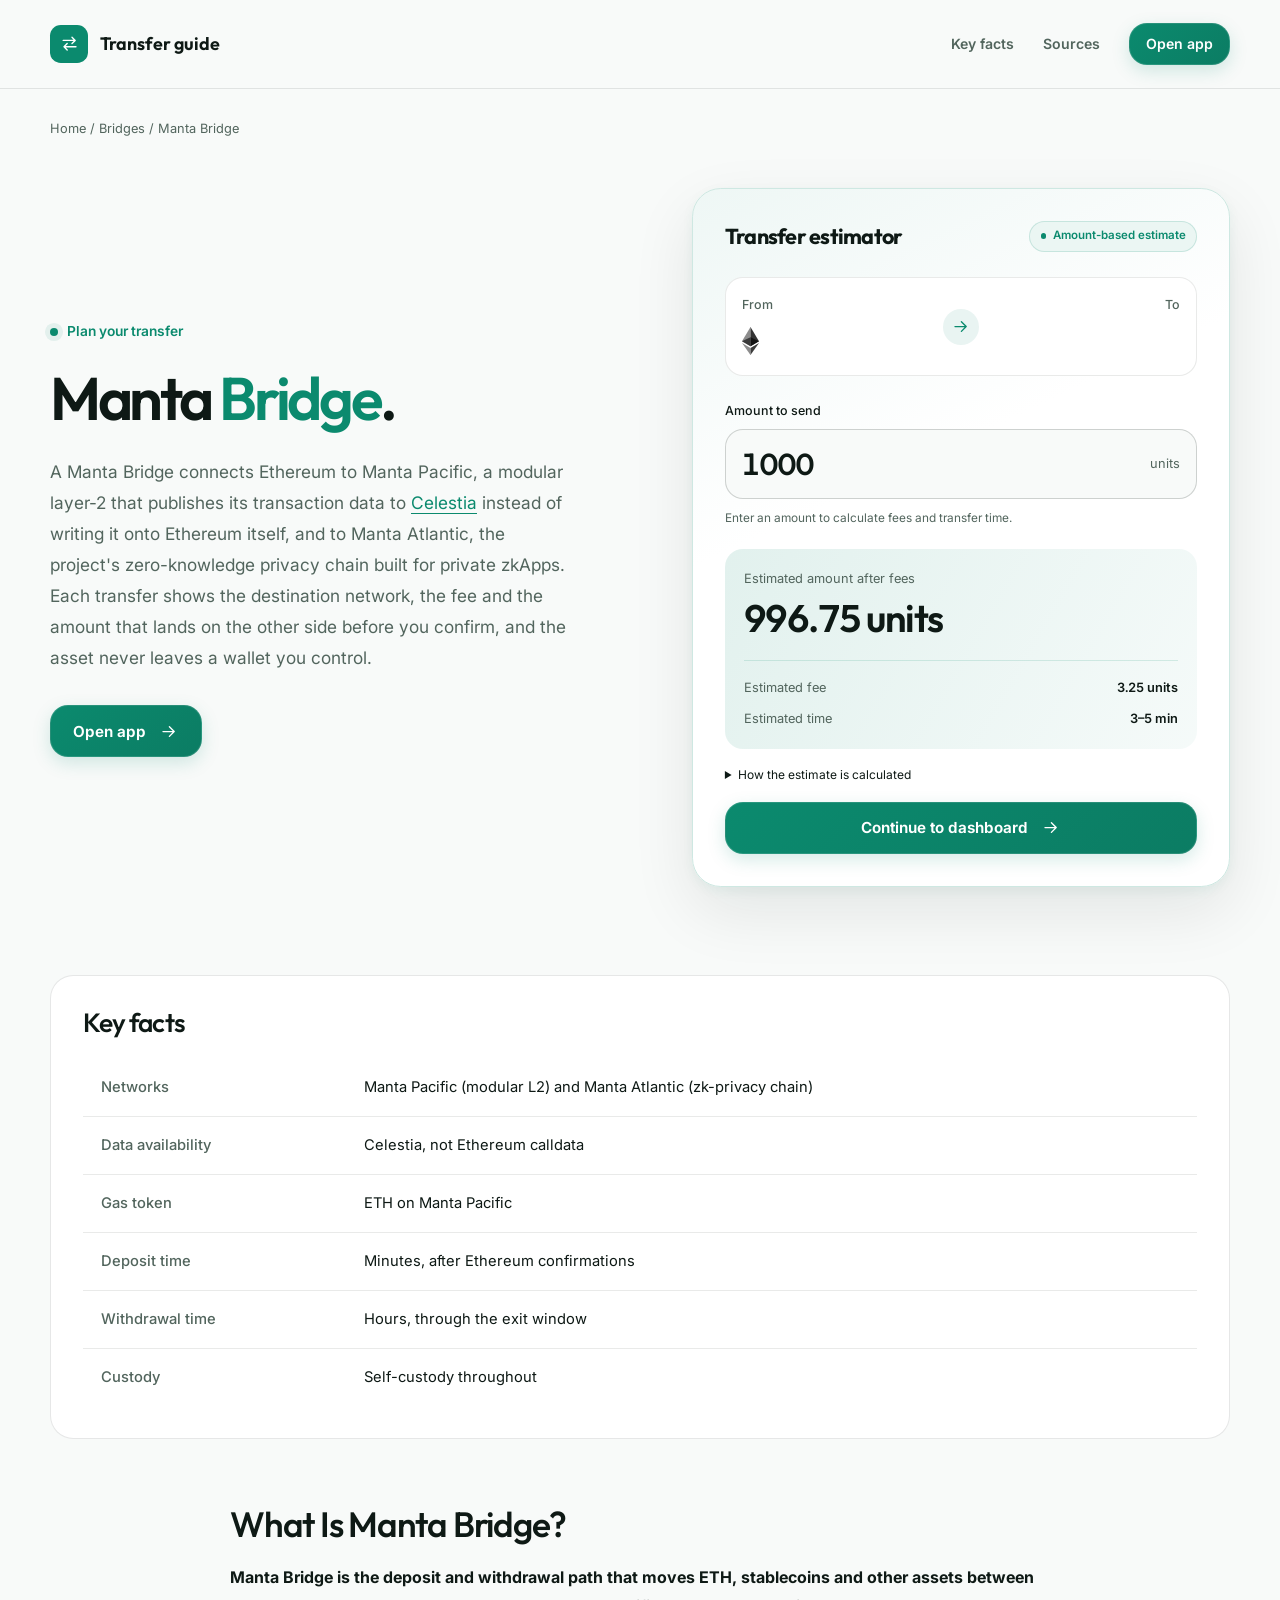
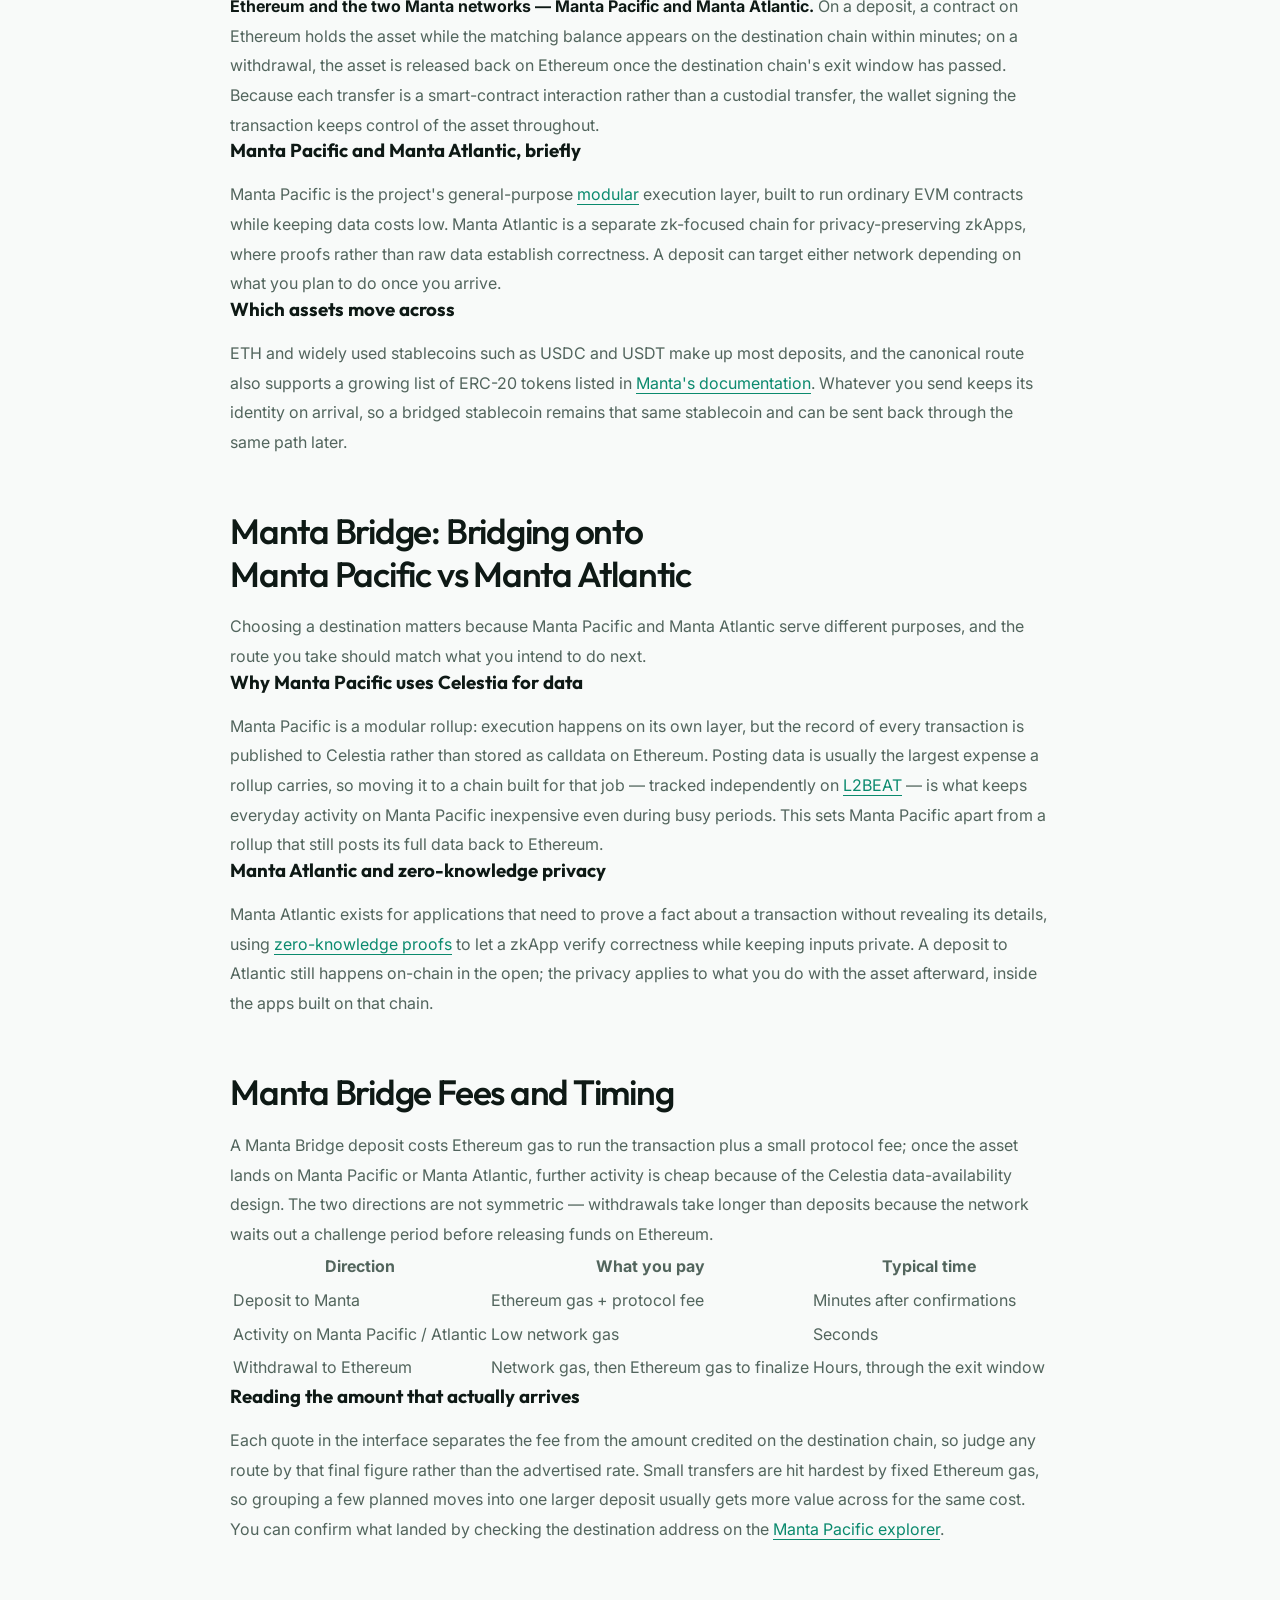
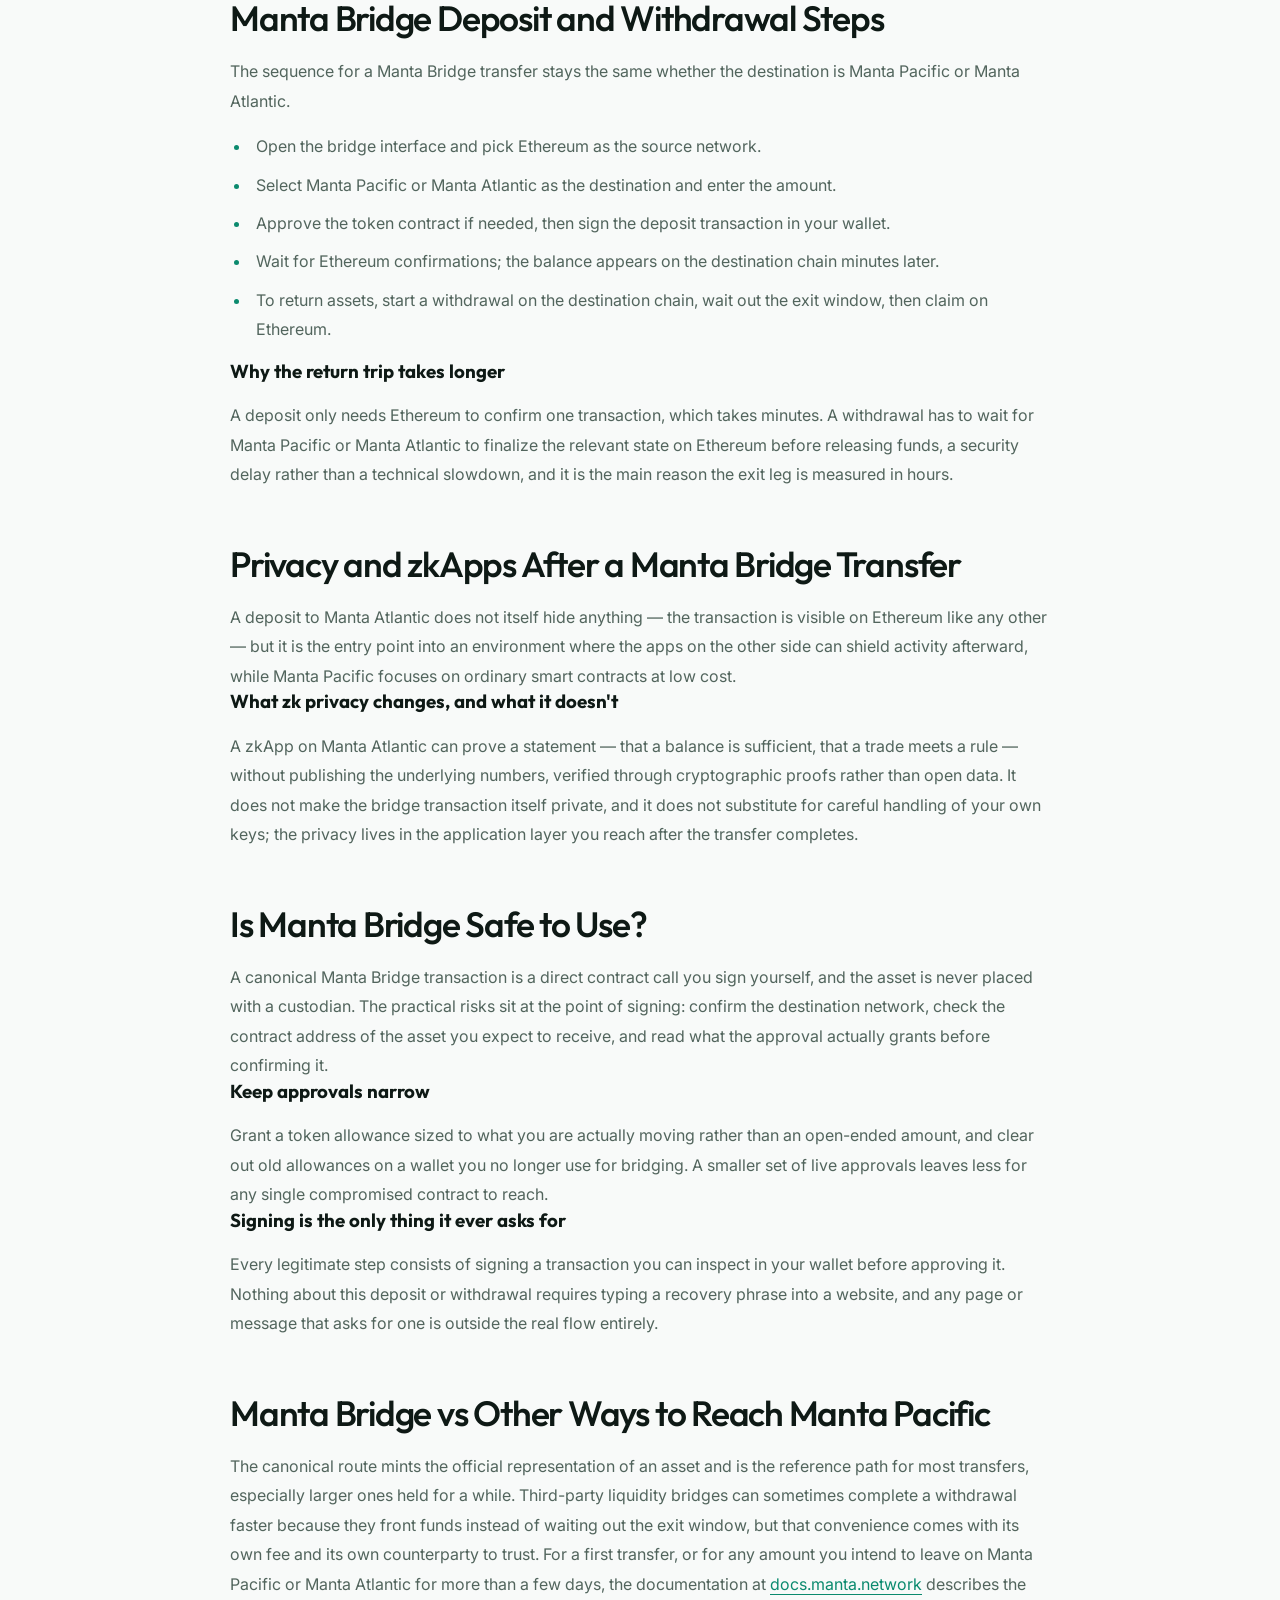
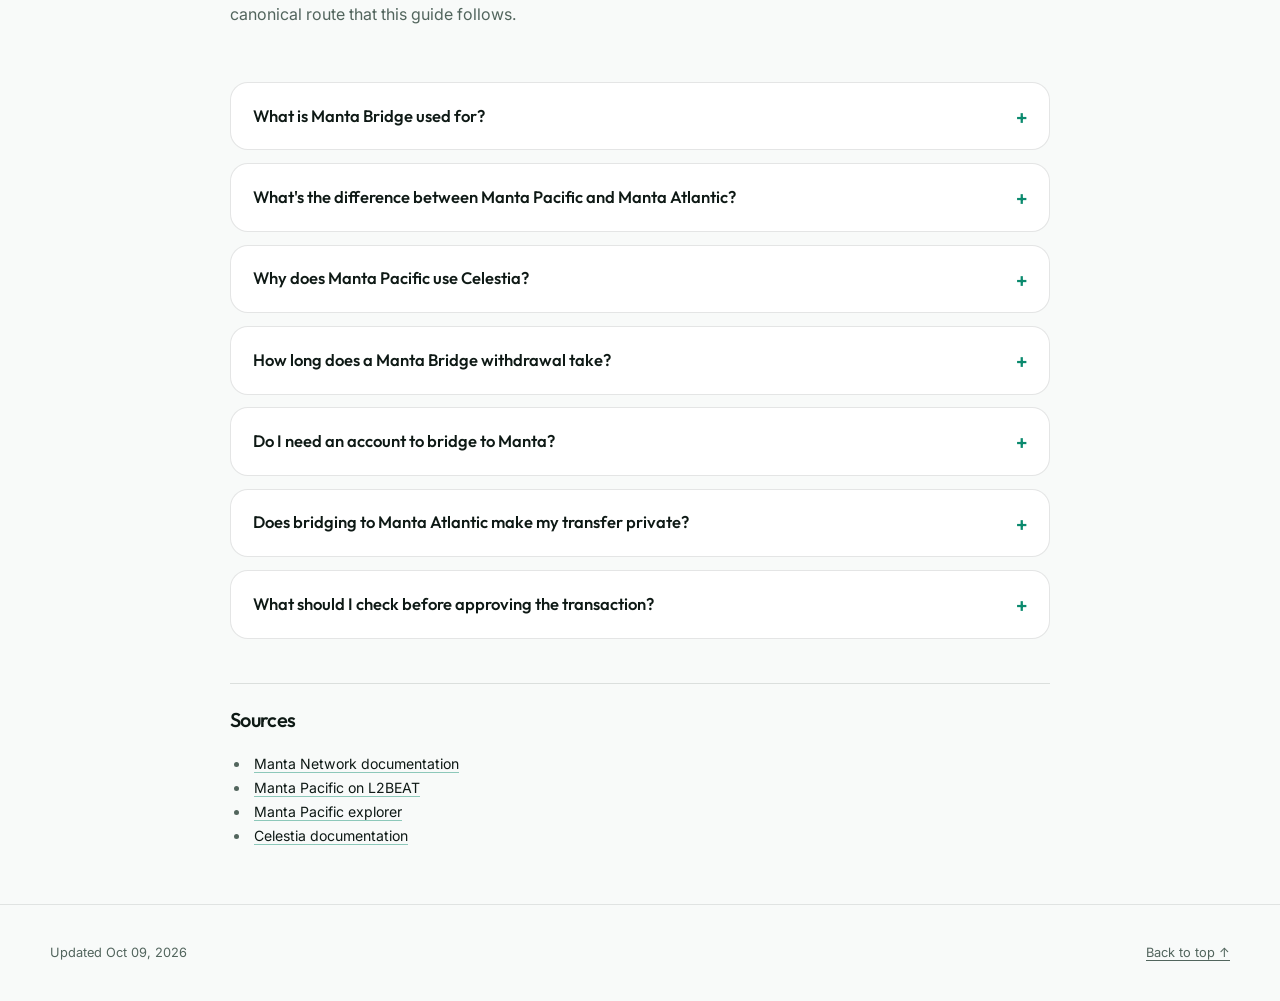
==== commit 9a90eaa2: "Bridge redesign: status layout, rich content, inline sources" ====
--- a/index.html
+++ b/index.html
@@ -1,674 +1,267 @@
-<!DOCTYPE html>
-
+<!doctype html>
 <html lang="en">
 <head>
-<meta charset="utf-8"/>
-<meta content="width=device-width, initial-scale=1" name="viewport"/>
-<title>Manta Bridge — Dashboard</title>
-<meta content="Manta Bridge explained: canonical Ethereum–Manta Pacific deposits, withdrawals, gas needs, fee structure, safety checks, and fixes for common stuck transactions." name="description"/>
-<meta content="index,follow,max-snippet:-1,max-image-preview:large,max-video-preview:-1" name="robots"/>
-<meta content="#f5f6f8" name="theme-color"/>
-<link href="https://mantabridge.github.io/" rel="canonical"/>
-<link href="favicon.png" rel="icon" type="image/png"/>
-<link href="favicon.png" rel="apple-touch-icon"/>
-<link href="manifest.webmanifest" rel="manifest"/>
-<link href="og-cover.png" rel="image_src"/>
-<link crossorigin="" href="https://api.coingecko.com" rel="preconnect"/>
-<style>
-/* Manta Bridge — independent single-page hub. */
-:root {
-  color-scheme: light;
-  --bg: #f5f6f8; --surface: #ffffff; --panel: #ffffff; --raised: #f1f3f6;
-  --line: rgba(17, 24, 39, 0.10); --line-2: rgba(17, 24, 39, 0.16);
-  --ink: #0e1016; --text: #464d59; --muted: #6a7280; --faint: #98a0ad;
-  --accent: #3d5de6; --accent-2: #2c45c8; --accent-soft: rgba(61, 93, 230, 0.10); --accent-glow: rgba(61, 93, 230, 0.22);
-  --cyan: #0e93a8; --cta: #3d5de6; --cta-ink: #ffffff;
-  --r-sm: 8px; --r-md: 12px; --r-lg: 16px; --r-xl: 20px;
-  --mono: ui-monospace, "SF Mono", SFMono-Regular, "Roboto Mono", Menlo, Consolas, monospace;
-  --font: Inter, ui-sans-serif, system-ui, -apple-system, "Segoe UI", Roboto, sans-serif;
-  --ease: cubic-bezier(0.22, 0.7, 0.24, 1);
-}
-* { box-sizing: border-box; }
-html { scroll-behavior: smooth; }
-@media (prefers-reduced-motion: reduce) { html { scroll-behavior: auto; } }
-body {
-  margin: 0; min-width: 320px;
-  color: var(--text); background: var(--bg);
-  font-family: var(--font); font-size: 15px; line-height: 1.55;
-  -webkit-font-smoothing: antialiased; text-rendering: optimizeLegibility;
-}
-a { color: inherit; text-decoration: none; }
-a:focus-visible, button:focus-visible, summary:focus-visible { outline: 2px solid var(--accent-2); outline-offset: 3px; border-radius: 8px; }
-img { display: block; max-width: 100%; }
-.skip { position: absolute; left: -999px; }
-.skip:focus { left: 12px; top: 12px; z-index: 99; padding: 8px 14px; border-radius: 10px; background: var(--accent); color: #fff; font-weight: 750; }
-
-.shell { display: flex; min-height: 100dvh; }
-
-/* ───────── sidebar (off-canvas drawer) ───────── */
-.sidebar {
-  position: fixed; top: 0; left: 0; z-index: 70;
-  width: min(288px, 86vw); height: 100vh; height: 100dvh; overflow-y: auto;
-  display: flex; flex-direction: column; padding: 16px 12px 14px;
-  background: var(--surface); border-right: 1px solid var(--line);
-  transform: translateX(-100%); transition: transform 0.24s var(--ease);
-  box-shadow: 24px 0 70px rgba(17, 24, 39, 0.15);
-}
-.sidebar.is-open { transform: none; }
-.scrim { position: fixed; inset: 0; z-index: 65; background: rgba(17, 24, 39, 0.30); opacity: 0; pointer-events: none; transition: opacity 0.24s var(--ease); }
-.scrim.is-open { opacity: 1; pointer-events: auto; }
-html:not(.js) .sidebar { position: static; transform: none; width: 262px; height: auto; box-shadow: none; }
-html:not(.js) .scrim, html:not(.js) .nav-toggle { display: none; }
-.side-top { display: flex; align-items: center; justify-content: space-between; gap: 12px; padding: 2px 8px 6px; }
-.brand { display: flex; align-items: center; gap: 11px; min-width: 0; }
-.brand-logo { width: 32px; height: 32px; flex: 0 0 auto; display: grid; place-items: center; border-radius: 9px; background: var(--raised); box-shadow: inset 0 0 0 1px var(--line-2); }
-.brand-logo img { width: 20px; height: 20px; border-radius: 6px; }
-.brand-name { margin: 0; font-size: 17px; font-weight: 800; letter-spacing: -0.03em; color: var(--ink); line-height: 1; }
-.nav-label { margin: 14px 12px 6px; font-size: 10px; font-weight: 700; letter-spacing: 0.15em; text-transform: uppercase; color: var(--faint); }
-.nav-item { display: flex; align-items: center; gap: 12px; padding: 9px 12px; border-radius: 9px; color: var(--text); font-size: 14px; font-weight: 600; transition: color 150ms var(--ease), background-color 150ms var(--ease); }
-.ni-ico { width: 18px; height: 18px; flex: 0 0 auto; color: var(--muted); }
-.ni-ext { margin-left: auto; color: var(--faint); font-size: 12px; }
-.nav-item:hover { color: var(--ink); background: rgba(17, 24, 39, 0.04); }
-.nav-item:hover .ni-ico { color: var(--text); }
-.nav-item.is-active { color: var(--accent-2); background: transparent; }
-.nav-item.is-active .ni-ico { color: var(--accent-2); }
-.nav-group { border-radius: 9px; }
-.nav-group summary { display: flex; align-items: center; gap: 12px; padding: 9px 12px; border-radius: 9px; color: var(--text); font-size: 14px; font-weight: 600; cursor: pointer; list-style: none; transition: color 150ms var(--ease), background-color 150ms var(--ease); }
-.nav-group summary::-webkit-details-marker { display: none; }
-.nav-group summary .ni-ico { color: var(--muted); }
-.nav-group summary .chev { width: 15px; height: 15px; margin-left: auto; color: var(--faint); transition: transform 200ms var(--ease); }
-.nav-group summary:hover { color: var(--ink); background: rgba(17, 24, 39, 0.04); }
-.nav-group[open] summary { color: var(--ink); }
-.nav-group[open] summary .ni-ico { color: var(--text); }
-.nav-group[open] summary .chev { transform: rotate(180deg); }
-@media (prefers-reduced-motion: reduce) { .nav-group summary .chev { transition: none; } }
-.nav-sub { display: flex; flex-direction: column; gap: 1px; padding: 2px 0 8px 42px; }
-.nav-sub a { display: flex; align-items: baseline; gap: 7px; padding: 6px 10px; border-radius: 8px; color: var(--muted); font-size: 12.5px; font-weight: 550; transition: color 150ms var(--ease), background-color 150ms var(--ease); }
-.nav-sub a small { color: var(--faint); font-size: 10.5px; font-weight: 500; }
-.nav-sub a:hover { color: var(--accent-2); background: rgba(17, 24, 39, 0.04); }
-.nav-sub a:hover small { color: var(--muted); }
-.sidebar-foot { margin-top: auto; padding-top: 13px; border-top: 1px solid var(--line); }
-.disclose { margin: 8px 10px 0; font-size: 11px; line-height: 1.5; color: var(--muted); }
-.disclose strong { color: var(--text); font-weight: 700; }
-.fine { margin: 6px 10px 0; font-size: 10.5px; line-height: 1.45; color: var(--faint); }
-.nav-toggle { display: inline-flex; width: 38px; height: 38px; flex: 0 0 auto; position: relative; padding: 0; border: 1px solid var(--line-2); border-radius: 10px; background: var(--raised); color: var(--ink); cursor: pointer; }
-.nav-toggle .bar { position: absolute; left: 10px; right: 10px; height: 2px; border-radius: 2px; background: currentColor; transition: transform 0.22s var(--ease), opacity 0.18s var(--ease); }
-.nav-toggle .bar:nth-child(1) { top: 13px; } .nav-toggle .bar:nth-child(2) { top: 18px; } .nav-toggle .bar:nth-child(3) { top: 23px; }
-.sidebar.is-open .nav-toggle .bar:nth-child(1) { transform: translateY(5px) rotate(45deg); }
-.sidebar.is-open .nav-toggle .bar:nth-child(2) { opacity: 0; }
-.sidebar.is-open .nav-toggle .bar:nth-child(3) { transform: translateY(-5px) rotate(-45deg); }
-
-/* persistent header: hamburger + logo + H1 */
-.topbar-left { display: flex; align-items: center; gap: 12px 14px; min-width: 0; flex-wrap: wrap; }
-.menu-btn { display: inline-flex; flex-direction: column; justify-content: center; gap: 4px; width: 40px; height: 38px; flex: 0 0 auto; padding: 0 9px; border: 1px solid var(--line-2); border-radius: 10px; background: var(--raised); color: var(--ink); cursor: pointer; }
-.menu-btn .bar { display: block; height: 2px; width: 100%; border-radius: 2px; background: currentColor; transition: transform 0.22s var(--ease), opacity 0.18s var(--ease); }
-.menu-btn:hover { border-color: var(--accent); color: var(--accent-2); }
-.shell.nav-open .menu-btn .bar:nth-child(1) { transform: translateY(6px) rotate(45deg); }
-.shell.nav-open .menu-btn .bar:nth-child(2) { opacity: 0; }
-.shell.nav-open .menu-btn .bar:nth-child(3) { transform: translateY(-6px) rotate(-45deg); }
-.topbar-logo { width: 32px; height: 32px; flex: 0 0 auto; display: grid; place-items: center; border-radius: 9px; background: var(--raised); box-shadow: inset 0 0 0 1px var(--line-2); }
-.topbar-logo img { width: 20px; height: 20px; border-radius: 6px; }
-h1.wordmark { margin: 0; font-size: 17px; font-weight: 800; letter-spacing: -0.03em; color: var(--ink); line-height: 1; white-space: nowrap; }
-html:not(.js) .menu-btn { display: none; }
-
-/* ───────── main / topbar ───────── */
-.main { flex: 1; min-width: 0; display: flex; flex-direction: column; }
-.topbar { position: relative; z-index: 40; flex: 0 0 auto; display: flex; align-items: center; justify-content: space-between; gap: 12px 20px; flex-wrap: wrap; padding: 21px 26px; border-bottom: 0; background: transparent; }
-.topbar-right { display: flex; align-items: center; gap: 10px 18px; flex-wrap: wrap; }
-.mode-switch { display: inline-flex; align-items: center; gap: 10px; }
-.ms-label { font-size: 13.5px; font-weight: 700; color: var(--muted); transition: color 150ms var(--ease); }
-.ms-label.is-on { color: var(--ink); }
-.ms-track { position: relative; width: 42px; height: 24px; flex: 0 0 auto; padding: 0; border: 1px solid var(--line-2); border-radius: 999px; background: var(--raised); cursor: pointer; transition: background-color 180ms var(--ease); }
-.ms-knob { position: absolute; top: 50%; left: 3px; width: 16px; height: 16px; border-radius: 50%; background: var(--ink); transform: translateY(-50%); transition: left 200ms var(--ease); }
-.ms-track[aria-checked="true"] { background: var(--accent-soft); border-color: rgba(61, 93, 230, 0.4); }
-.ms-track[aria-checked="true"] .ms-knob { left: 23px; background: var(--accent-2); }
-.ticker { display: flex; align-items: center; flex-wrap: wrap; gap: 3px 16px; min-width: 0; }
-.tick { display: inline-flex; align-items: baseline; gap: 6px; color: var(--faint); font-size: 11px; font-weight: 550; letter-spacing: 0.01em; transition: color 150ms var(--ease); }
-.tick b { color: var(--muted); font-family: var(--mono); font-size: 11.5px; font-weight: 600; font-variant-numeric: tabular-nums; }
-.tick .ext { color: var(--faint); font-size: 9.5px; transition: color 150ms var(--ease); }
-.tick:hover { color: var(--muted); } .tick:hover b, .tick:hover .ext { color: var(--accent-2); }
-.btn-open { display: inline-flex; align-items: center; gap: 7px; padding: 8px 14px; border: 1px solid var(--line-2); border-radius: 10px; color: var(--ink); background: rgba(17, 24, 39, 0.04); font-size: 12.5px; font-weight: 700; white-space: nowrap; transition: border-color 150ms var(--ease), background-color 150ms var(--ease); }
-.btn-open:hover { border-color: var(--accent); color: var(--accent-2); }
-
-/* ───────── first screen: hero + swap card ───────── */
-.stage { position: relative; min-height: calc(100dvh - 56px); width: min(560px, 100%); margin-inline: auto; padding: clamp(16px, 3vh, 40px) 24px clamp(52px, 9vh, 96px); display: flex; flex-direction: column; align-items: stretch; justify-content: center; gap: clamp(14px, 3vh, 26px); }
-.hero { text-align: center; margin: 0; }
-.hero-h2 { margin: 0; font-size: clamp(1.5rem, 3.6vw, 2.1rem); font-weight: 800; letter-spacing: -0.02em; line-height: 1.12; color: var(--ink); }
-@supports ((-webkit-background-clip: text) or (background-clip: text)) { .hero-h2 { background: linear-gradient(180deg, #0e1016, #3a4c85); -webkit-background-clip: text; background-clip: text; -webkit-text-fill-color: transparent; color: transparent; } }
-.hero-sub { margin: 10px auto 0; max-width: 48ch; font-size: 13.5px; line-height: 1.55; color: var(--text); }
-.hero-sub strong { color: var(--ink); font-weight: 700; }
-.swap-card { border: 1px solid var(--line-2); border-radius: var(--r-xl); background: var(--panel); padding: 16px; }
-.card-head { display: flex; align-items: center; justify-content: space-between; margin-bottom: 12px; padding: 0 2px; }
-.card-title { margin: 0; font-size: 11.5px; font-weight: 750; letter-spacing: 0.09em; text-transform: uppercase; color: var(--muted); }
-.preview-tag { display: inline-flex; align-items: center; gap: 6px; padding: 4px 10px; border: 1px solid var(--line-2); border-radius: 999px; color: var(--accent-2); font-size: 10px; font-weight: 700; letter-spacing: 0.08em; text-transform: uppercase; }
-.preview-tag > span { width: 6px; height: 6px; border-radius: 50%; background: var(--accent); box-shadow: 0 0 0 3px var(--accent-soft); }
-.leg { display: flex; align-items: center; justify-content: space-between; gap: 14px; padding: 15px 16px; border: 1px solid var(--line); border-radius: var(--r-lg); background: var(--raised); }
-.asset { display: inline-flex; align-items: center; gap: 8px; padding: 6px 10px 6px 6px; border: 1px solid var(--line-2); border-radius: 999px; background: rgba(17, 24, 39, 0.04); color: var(--ink); font-size: 14px; font-weight: 700; }
-.asset .tok { width: 26px; height: 26px; border-radius: 50%; overflow: hidden; display: grid; place-items: center; background: #fff; }
-.asset .tok img { width: 26px; height: 26px; }
-.asset .chev-sm { width: 15px; height: 15px; color: var(--muted); }
-.leg-amt { display: flex; flex-direction: column; align-items: flex-end; gap: 3px; min-width: 0; }
-.leg-amt .amount { font-family: var(--mono); font-size: 1.7rem; font-weight: 600; letter-spacing: -0.02em; color: var(--ink); font-variant-numeric: tabular-nums; line-height: 1; }
-.leg-amt .leg-sub { font-size: 10.5px; font-weight: 600; letter-spacing: 0.04em; text-transform: uppercase; color: var(--faint); }
-.swap-arrow { position: relative; z-index: 1; display: grid; place-items: center; width: 40px; height: 40px; margin: -12px auto; border: 3px solid var(--panel); border-radius: 12px; background: var(--raised); color: var(--accent-2); cursor: pointer; box-shadow: 0 0 0 1px var(--line-2); transition: transform 220ms var(--ease), color 150ms var(--ease); }
-.swap-arrow svg { width: 17px; height: 17px; }
-.swap-arrow:hover { color: #fff; transform: rotate(180deg); }
-.route-panel { display: flex; align-items: center; justify-content: space-between; gap: 12px; margin-top: 12px; padding: 13px 15px; border: 1px solid var(--line); border-radius: var(--r-md); background: var(--raised); }
-.route-info b { display: block; color: var(--ink); font-size: 13.5px; font-weight: 700; letter-spacing: 0.01em; }
-.route-info span { display: block; margin-top: 2px; color: var(--faint); font-size: 11.5px; }
-.route-tok { display: inline-flex; align-items: center; gap: 7px; color: var(--text); font-size: 13px; font-weight: 650; white-space: nowrap; }
-.route-tok .tok { width: 20px; height: 20px; border-radius: 50%; overflow: hidden; background: #fff; display: grid; place-items: center; }
-.route-tok .tok img { width: 20px; height: 20px; }
-.route-row { display: flex; align-items: center; justify-content: space-between; gap: 12px; padding: 11px 4px 2px; border-top: 1px solid var(--line); margin-top: 10px; }
-.route-row span { font-size: 10.5px; font-weight: 700; letter-spacing: 0.07em; text-transform: uppercase; color: var(--faint); }
-.route-row b { color: var(--text); font-size: 12.5px; font-weight: 650; font-variant-numeric: tabular-nums; }
-.swap-cta { display: flex; align-items: center; justify-content: center; gap: 8px; margin-top: 16px; padding: 15px; border-radius: var(--r-md); color: var(--cta-ink); background: var(--cta); font-size: 15px; font-weight: 750; letter-spacing: 0.01em; transition: filter 150ms var(--ease), transform 150ms var(--ease); }
-.swap-cta:hover { filter: brightness(1.04); transform: translateY(-1px); }
-/* scroll cue at the foot of the first screen */
-.scroll-cue { position: absolute; left: 0; right: 0; bottom: 10px; display: flex; justify-content: center; }
-.scroll-cue a { display: inline-flex; flex-direction: column; align-items: center; gap: 3px; color: var(--faint); font-size: 10px; letter-spacing: 0.1em; text-transform: uppercase; font-weight: 700; }
-.scroll-cue a:hover { color: var(--accent-2); }
-.scroll-cue svg { width: 16px; height: 16px; animation: cue 1.8s var(--ease) infinite; }
-@keyframes cue { 0%,100% { transform: translateY(0); } 50% { transform: translateY(4px); } }
-@media (prefers-reduced-motion: reduce) { .scroll-cue svg { animation: none; } }
-
-/* ───────── merged content (all in initial HTML; revealed on scroll) ───────── */
-.content { width: min(760px, 100%); margin: 0 auto; padding: clamp(56px, 12vh, 140px) 24px 88px; }
-.content .lead-in { padding: clamp(4px, 1vh, 12px) 0 clamp(10px, 2.5vh, 22px); }
-.content .lead-in > p { margin: 0 0 16px; font-size: 15px; line-height: 1.66; color: var(--text); }
-.content .lead-in > p strong { color: var(--ink); font-weight: 700; }
-/* premium feature card (modern-site feel) */
-.content .lead-in .feat{position:relative;width:min(1120px,calc(100vw - 44px));margin-left:50%;transform:translateX(-50%);display:grid;grid-template-columns:1.08fr .92fr;align-items:stretch;background:linear-gradient(165deg,#141824,#0b0e15);border:1px solid rgba(255,255,255,.09);border-radius:28px;overflow:hidden;box-shadow:0 52px 120px -55px rgba(0,0,0,.82)}
-.feat-l{padding:clamp(32px,4vw,64px);display:flex;flex-direction:column;justify-content:center}
-.feat-l h2{margin:0;font-size:clamp(2.2rem,4.6vw,3.2rem);line-height:1.03;font-weight:800;letter-spacing:-.03em;color:#fff}
-.feat-lead{margin:20px 0 0;font-size:17px;line-height:1.6;color:rgba(255,255,255,.9);max-width:48ch}
-.content .lead-in .feat-lead a{color:#fff;text-decoration:underline;text-decoration-color:rgba(255,255,255,.55);text-underline-offset:3px}
-.content .lead-in .feat-lead a:hover{text-decoration-color:#fff}
-.feat-cta{margin:32px 0 0}
-.content .lead-in .feat-btn{display:inline-flex;align-items:center;gap:10px;padding:17px 38px;border-radius:999px;background:linear-gradient(135deg,var(--accent),color-mix(in srgb,var(--accent) 50%,#7c4dff));color:#fff;font-weight:750;font-size:16.5px;text-decoration:none;box-shadow:0 20px 44px -12px var(--accent-glow);transition:transform .16s var(--ease),box-shadow .16s var(--ease)}
-.content .lead-in .feat-btn:hover{transform:translateY(-2px);box-shadow:0 26px 56px -14px var(--accent-glow)}
-.feat-btn .arr{transition:transform .18s var(--ease)}
-.content .lead-in .feat-btn:hover .arr{transform:translateX(3px)}
-.feat-more{margin:18px 0 0}
-.feat-readmore{list-style:none;cursor:pointer;display:inline-flex;align-items:center;gap:7px;font-size:13.5px;font-weight:700;color:rgba(255,255,255,.7);transition:color .15s var(--ease)}
-.feat-readmore::-webkit-details-marker{display:none}
-.feat-readmore:hover{color:#fff}
-.feat-readmore .chev{width:15px;height:15px;transition:transform .2s var(--ease)}
-.feat-more[open] .feat-readmore .chev{transform:rotate(180deg)}
-.feat-detail{margin:20px 0 0;font-size:14.5px;line-height:1.72;color:rgba(255,255,255,.82)}
-.content .lead-in .feat-detail a{color:#fff;text-decoration:underline;text-decoration-color:rgba(255,255,255,.55);text-underline-offset:3px}
-.feat-more:not([open]) .feat-detail{display:none}
-.content .lead-in .feat-lead{color:rgba(255,255,255,.9)}
-.content .lead-in .feat-detail,.content .lead-in .feat-detail p{color:rgba(255,255,255,.82)}
-.feat-facts{display:grid;grid-template-columns:1fr 1fr;gap:0 26px;margin:18px 0 2px}
-.feat-fact{padding:10px 0;border-top:1px solid rgba(255,255,255,.1)}
-.feat-fact .fl{display:block;font-size:10px;font-weight:700;letter-spacing:.09em;text-transform:uppercase;color:rgba(255,255,255,.5);margin:0 0 3px}
-.feat-fact .fv{display:block;font-size:12.5px;line-height:1.5;color:rgba(255,255,255,.88)}
-.feat-r{position:relative;overflow:hidden;min-height:clamp(300px,32vw,440px);background:radial-gradient(120% 105% at 70% 22%,color-mix(in srgb,var(--accent) 52%,#1a1030),#0a0d14 70%)}
-.feat-r::before{content:"";position:absolute;inset:0;background-image:linear-gradient(rgba(255,255,255,.05) 1px,transparent 1px),linear-gradient(90deg,rgba(255,255,255,.05) 1px,transparent 1px);background-size:36px 36px;-webkit-mask:radial-gradient(70% 72% at 64% 36%,#000,transparent 76%);mask:radial-gradient(70% 72% at 64% 36%,#000,transparent 76%)}
-.feat-badge{position:absolute;top:50%;left:50%;transform:translate(-50%,-50%);z-index:2;width:clamp(122px,16vw,166px);height:clamp(122px,16vw,166px);border-radius:34px;display:grid;place-items:center;background:linear-gradient(160deg,rgba(255,255,255,.18),rgba(255,255,255,.02));box-shadow:0 38px 84px -22px var(--accent-glow),inset 0 0 0 1px rgba(255,255,255,.18)}
-.feat-badge img{width:52%;height:52%;object-fit:contain}
-@media (max-width:860px){
-  .content .lead-in .feat{width:calc(100vw - 28px);grid-template-columns:1fr}
-  .feat-l{padding:30px 22px 32px}
-  .feat-r{min-height:200px}
-  .feat-facts{grid-template-columns:1fr}
-}
-
-.tbl.spec table { min-width: 0; }
-.tbl.spec td:first-child { color: var(--muted); font-weight: 600; white-space: nowrap; width: 1%; }
-.content .sec { border-top: 1px solid var(--line); scroll-margin-top: 66px; }
-.content .sec:first-child { border-top: 0; }
-.content .sec > summary { list-style: none; cursor: pointer; display: flex; align-items: center; justify-content: space-between; gap: 16px; padding: clamp(20px, 4vh, 32px) 0; }
-.content .sec > summary::-webkit-details-marker { display: none; }
-.content .sec > summary h2 { margin: 0; font-size: clamp(1.25rem, 2.8vw, 1.6rem); font-weight: 800; letter-spacing: -0.02em; color: var(--ink); transition: color 150ms var(--ease); }
-.content .sec > summary::after { content: "+"; flex: 0 0 auto; color: var(--accent); font-weight: 700; font-size: 1.5rem; line-height: 1; }
-.content .sec[open] > summary::after { content: "\2212"; }
-.content .sec > summary:hover h2 { color: var(--accent-2); }
-.content .sec-body { padding: 0 0 clamp(22px, 4vh, 34px); }
-.content .sec[open] .sec-body { animation: secdrop 0.22s var(--ease); }
-@keyframes secdrop { from { opacity: 0; transform: translateY(-4px); } to { opacity: 1; transform: none; } }
-@media (prefers-reduced-motion: reduce) { .content .sec[open] .sec-body { animation: none; } }
-.content p { margin: 0 0 13px; color: var(--text); }
-.content p strong, .content li strong { color: var(--ink); font-weight: 700; }
-.content ul, .content ol { margin: 0 0 14px; padding-left: 20px; }
-.content li { margin-bottom: 8px; color: var(--text); }
-.content li::marker { color: var(--accent); }
-/* inline source links — blend with the copy, brighten only on hover */
-.content .sec-body a, .content .qa .a a, .content .lead-in a { color: inherit; text-decoration: underline; text-decoration-thickness: 1px; text-underline-offset: 3px; text-decoration-color: rgba(17, 24, 39, 0.26); transition: color 150ms var(--ease), text-decoration-color 150ms var(--ease); }
-.content .sec-body a:hover, .content .qa .a a:hover, .content .lead-in a:hover { color: var(--accent-2); text-decoration-color: var(--accent-2); }
-.content .sec-body a.addr { text-decoration-color: rgba(134, 160, 255, 0.32); }
-.cite { margin: 4px 0 0; font-size: 12px; color: var(--faint); }
-.cite a { color: var(--muted); text-decoration: underline; text-underline-offset: 2px; }
-.cite a:hover { color: var(--accent-2); }
-.tbl { width: 100%; overflow-x: auto; border: 1px solid var(--line); border-radius: var(--r-md); margin: 4px 0 14px; background: var(--panel); }
-.tbl table { border-collapse: collapse; width: 100%; font-size: 13px; min-width: 460px; }
-.tbl th { text-align: left; font-weight: 700; color: var(--accent-2); background: rgba(17, 24, 39, 0.04); padding: 10px 13px; border-bottom: 1px solid var(--line-2); font-size: 11.5px; letter-spacing: 0.02em; }
-.tbl td { padding: 10px 13px; border-bottom: 1px solid var(--line); color: var(--text); vertical-align: top; }
-.tbl tr:last-child td { border-bottom: 0; }
-.tbl td:first-child { color: var(--ink); font-weight: 600; }
-.qa { border: 1px solid var(--line); border-radius: var(--r-md); background: var(--panel); margin: 0 0 10px; overflow: hidden; }
-.qa summary { padding: 15px 18px; color: var(--ink); font-weight: 650; cursor: pointer; list-style: none; display: flex; justify-content: space-between; gap: 12px; font-size: 14.5px; }
-.qa summary::-webkit-details-marker { display: none; }
-.qa summary::after { content: "+"; color: var(--accent); font-weight: 700; font-size: 1.15rem; line-height: 1; }
-.qa[open] summary::after { content: "−"; }
-.qa[open] { border-color: var(--line-2); }
-.qa .a { padding: 0 18px 15px; color: var(--text); font-size: 13.5px; }
-.qa .a p { margin: 0 0 8px; }
-.addr { font-family: var(--mono); font-size: 12px; color: var(--accent-2); word-break: break-all; }
-.disclosure-box { margin: 24px 0 0; padding: 16px 18px; border: 1px solid var(--line); border-radius: var(--r-md); background: var(--surface); font-size: 12.5px; line-height: 1.6; color: var(--muted); }
-.disclosure-box strong { color: var(--text); }
-/* scroll-reveal — content is always present; JS only animates it in */
-html.js .reveal { opacity: 0; transform: translateY(18px); transition: opacity 0.6s var(--ease), transform 0.6s var(--ease); }
-html.js .reveal.in { opacity: 1; transform: none; }
-@media (prefers-reduced-motion: reduce) { html.js .reveal { opacity: 1; transform: none; transition: none; } }
-
-/* ───────── responsive ───────── */
-@media (max-width: 560px) {
-  .topbar { padding: 10px 16px; }
-  .stage { padding: 16px 16px 40px; }
-  .content { padding: clamp(40px, 9vh, 90px) 16px 72px; }
-  .ticker { display: none; }
-  .leg-amt .amount { font-size: 1.5rem; }
-}
-@media (max-height: 720px) and (min-width: 561px) {
-  .hero-h2 { font-size: clamp(1.35rem, 3.2vw, 1.9rem); }
-  .hero-sub { font-size: 13px; margin-top: 8px; }
-  .swap-card { padding: 13px; }
-  .leg { padding: 12px 14px; }
-  .leg-amt .amount { font-size: 1.45rem; }
-  .route-panel { margin-top: 9px; padding: 11px 14px; }
-  .swap-cta { margin-top: 12px; padding: 13px; }
-}
-.swap-cta { font-size: 16px; box-shadow: 0 10px 24px rgba(61, 93, 230, 0.30); }
-.swap-cta .cta-ico { width: 17px; height: 17px; flex: 0 0 auto; }
-.swap-cta .cta-go { transition: transform 0.18s var(--ease); }
-.swap-cta:hover .cta-go { transform: translateX(3px); }
-.cta-note { margin: 9px 0 0; text-align: center; font-size: 11.5px; color: var(--faint); letter-spacing: 0.02em; }
-.field-notes { margin: clamp(28px,5vh,52px) 0 0; padding: 20px 22px; border: 1px solid var(--line-2); border-left: 3px solid var(--accent); border-radius: var(--r-md); background: var(--panel); }
-.field-notes h2 { margin: 0 0 12px; font-size: clamp(1.15rem,2.6vw,1.4rem); font-weight: 800; letter-spacing: -0.02em; color: var(--ink); }
-.field-notes .fn-body { color: var(--text); font-size: 14px; line-height: 1.66; }
-.field-notes .fn-body strong { color: var(--ink); font-weight: 700; }
-.field-notes .fn-body ul { margin: 8px 0 0; padding-left: 20px; }
-.field-notes .fn-body li { margin-bottom: 6px; }
-.content .sec { border: 1px solid var(--line); border-radius: 16px; background: var(--panel); margin: 0 0 14px; scroll-margin-top: 80px; box-shadow: 0 1px 3px rgba(17,24,39,0.05); transition: box-shadow .24s var(--ease), border-color .24s var(--ease), transform .24s var(--ease); }
-.content .sec:hover { border-color: var(--line-2); box-shadow: 0 14px 34px -16px rgba(17,24,39,0.18); }
-.content .sec[open] { border-color: rgba(61,93,230,0.30); box-shadow: 0 18px 46px -18px rgba(61,93,230,0.24); }
-.content .sec > summary { padding: clamp(17px,2.6vh,24px) clamp(18px,3vw,26px); gap: 18px; border-radius: 16px; }
-.content .sec > summary h2 { font-size: clamp(1.12rem,2.5vw,1.4rem); }
-.content .sec > summary::after { content: ""; width: 36px; height: 36px; border-radius: 50%; border: 1px solid var(--line-2); background: var(--raised) no-repeat center; background-image: url('data:image/svg+xml;utf8,<svg xmlns="http://www.w3.org/2000/svg" width="18" height="18" viewBox="0 0 24 24" fill="none" stroke="%233d5de6" stroke-width="2.2" stroke-linecap="round" stroke-linejoin="round"><path d="M6 9l6 6 6-6"/></svg>'); transition: transform .28s var(--ease), background-color .2s var(--ease), border-color .2s var(--ease); }
-.content .sec:hover > summary::after { border-color: var(--accent); }
-.content .sec[open] > summary::after { transform: rotate(180deg); background-color: var(--accent-soft); border-color: rgba(61,93,230,0.42); }
-.content .sec-body { padding: 0 clamp(18px,3vw,26px) clamp(20px,3vh,28px); }
-.content .sec-body > p:first-child, .content .sec-body > ul:first-child, .content .sec-body > ol:first-child { margin-top: 0; }
-.content #faq .qa { border-radius: 12px; margin: 0 0 10px; transition: border-color .2s var(--ease), box-shadow .2s var(--ease); }
-.content #faq .qa:hover { box-shadow: 0 8px 22px -12px rgba(17,24,39,0.14); }
-.content #faq .qa[open] { border-color: rgba(61,93,230,0.28); }
-/* ── hybrid: mantle-style 2-col hero ── */
-.hero2 { display: grid; grid-template-columns: 1.05fr 0.95fr; align-items: stretch; min-height: calc(100dvh - 62px); position: relative; border-bottom: 1px solid var(--line); }
-.hero2-l { display: flex; flex-direction: column; justify-content: center; padding: clamp(40px,7vh,86px) clamp(24px,4vw,60px); }
-.hero2-h { margin: 0; font-size: clamp(2.3rem,5.2vw,3.9rem); line-height: 1.03; font-weight: 800; letter-spacing: -0.03em; color: var(--ink); }
-.hero2-lead { margin: 20px 0 0; max-width: 46ch; font-size: 16px; line-height: 1.55; color: var(--text); }
-.hero2-lead strong { color: var(--ink); font-weight: 700; }
-.hero2-cta { display: flex; flex-wrap: wrap; gap: 12px; margin: 30px 0 0; }
-.btn2 { display: inline-flex; align-items: center; gap: 8px; border-radius: 12px; font-weight: 750; font-size: 15px; cursor: pointer; transition: transform .16s var(--ease), border-color .16s var(--ease), background-color .16s var(--ease); }
-.btn2-primary { padding: 15px 24px; background: var(--ink); color: #fff; border: 0; box-shadow: 0 14px 30px -12px rgba(17,24,39,.5); }
-.btn2-primary:hover { transform: translateY(-2px); }
-.btn2-primary .go { transition: transform .18s var(--ease); }
-.btn2-primary:hover .go { transform: translate(2px,-2px); }
-.btn2-ghost { padding: 15px 22px; background: transparent; color: var(--ink); border: 1px solid var(--line-2); }
-.btn2-ghost:hover { border-color: var(--ink); }
-.hero2-r { position: relative; display: flex; align-items: center; justify-content: center; padding: clamp(28px,5vh,56px) clamp(20px,3vw,48px); overflow: hidden; background: radial-gradient(120% 100% at 80% 8%, color-mix(in srgb, var(--accent-2) 58%, #05070d), #05070d 62%); }
-.hero2-r::before { content: ""; position: absolute; inset: 0; background-image: linear-gradient(rgba(255,255,255,.045) 1px, transparent 1px), linear-gradient(90deg, rgba(255,255,255,.045) 1px, transparent 1px); background-size: 26px 26px; -webkit-mask: radial-gradient(70% 70% at 70% 30%, #000, transparent); mask: radial-gradient(70% 70% at 70% 30%, #000, transparent); }
-.hero2-r .swap-card { position: relative; width: 100%; max-width: 392px; box-shadow: 0 40px 90px -30px rgba(0,0,0,.6); }
-.scrollcue2 { position: absolute; left: 50%; bottom: 18px; transform: translateX(-50%); display: inline-flex; flex-direction: column; align-items: center; gap: 6px; font-size: 10px; font-weight: 800; letter-spacing: .16em; text-transform: uppercase; color: var(--faint); z-index: 4; }
-.scrollcue2 svg { width: 16px; height: 16px; animation: cue 1.9s var(--ease) infinite; }
-.scrollcue2:hover { color: var(--accent-2); }
-@media (max-width: 900px) {
-  .hero2 { grid-template-columns: 1fr; min-height: 0; }
-  .hero2-l { padding: 38px 18px 26px; }
-  .hero2-r { padding: 0 18px 38px; background: none; }
-  .hero2-r::before { display: none; }
-  .hero2-r .swap-card { max-width: 520px; box-shadow: 0 20px 50px -24px rgba(17,24,39,.35); }
-  .scrollcue2 { display: none; }
-}
-/* ── hybrid: "Continue to Swap" modal ── */
-.mroot { position: fixed; inset: 0; z-index: 200; display: grid; place-items: center; padding: 20px; }
-.mroot[hidden] { display: none; }
-.mbg { position: absolute; inset: 0; background: rgba(17,24,39,.46); backdrop-filter: blur(6px); -webkit-backdrop-filter: blur(6px); opacity: 0; transition: opacity .22s var(--ease); }
-.mcard { position: relative; width: 100%; max-width: 392px; background: var(--panel); border: 1px solid var(--line); border-radius: 20px; box-shadow: 0 50px 110px -30px rgba(0,0,0,.5); padding: 22px; opacity: 0; transform: translateY(10px) scale(.985); transition: opacity .24s var(--ease), transform .24s var(--ease); }
-.mroot.in .mbg { opacity: 1; }
-.mroot.in .mcard { opacity: 1; transform: none; }
-.mtop { display: flex; align-items: center; justify-content: space-between; margin: 0 0 18px; }
-.mbrand { display: flex; align-items: center; gap: 9px; font-weight: 800; color: var(--ink); font-size: 14.5px; letter-spacing: -.02em; }
-.mbrand img { width: 22px; height: 22px; border-radius: 6px; }
-.mx { width: 30px; height: 30px; border-radius: 9px; border: 1px solid var(--line); background: var(--raised); color: var(--muted); display: grid; place-items: center; cursor: pointer; transition: .16s var(--ease); }
-.mx:hover { color: var(--ink); border-color: var(--line-2); }
-.mroute { display: flex; align-items: center; justify-content: center; gap: 16px; background: var(--raised); border: 1px solid var(--line); border-radius: 16px; padding: 18px 16px; margin: 0 0 16px; }
-.mchip { display: flex; flex-direction: column; align-items: center; gap: 6px; }
-.mchip img { width: 34px; height: 34px; border-radius: 50%; }
-.mchip b { font-size: 14px; font-weight: 800; color: var(--ink); }
-.mchip span { font-size: 11px; color: var(--muted); font-weight: 600; }
-.marrow { color: var(--muted); display: grid; place-items: center; }
-.mbar { height: 4px; border-radius: 3px; background: var(--line); overflow: hidden; margin: 0 0 12px; }
-.mbar i { display: block; height: 100%; width: 0; background: var(--accent); border-radius: 3px; transition: width 1.15s var(--ease); }
-.mscan { display: flex; align-items: center; gap: 10px; font-size: 13px; font-weight: 600; color: var(--text); padding: 0 2px 16px; }
-.mspin { width: 16px; height: 16px; border-radius: 50%; border: 2px solid var(--line-2); border-top-color: var(--accent-2); animation: spin .7s linear infinite; flex: none; }
-@keyframes spin { to { transform: rotate(360deg); } }
-.mcheck { width: 16px; height: 16px; color: var(--accent-2); flex: none; }
-.mscan.done { color: var(--ink); }
-.mcta { display: flex; align-items: center; justify-content: center; gap: 8px; width: 100%; padding: 15px; border-radius: 12px; background: var(--ink); color: #fff; font-weight: 800; font-size: 15px; transition: .18s var(--ease); }
-.mcta:hover { transform: translateY(-1px); box-shadow: 0 16px 32px -14px rgba(17,24,39,.55); }
-.mnote { text-align: center; font-size: 11px; color: var(--muted); margin: 12px 2px 0; line-height: 1.5; }
-.mnote a { color: var(--accent-2); font-weight: 600; text-decoration: none; }
-@media (prefers-reduced-motion: reduce) { .scrollcue2 svg, .mspin { animation: none; } .mbar i { transition: none; } }
-/* docs layout (sticky TOC + open sections) */
-.docs{position:relative;width:min(1120px,calc(100vw - 44px));margin-left:50%;transform:translateX(-50%);display:grid;grid-template-columns:236px minmax(0,1fr);gap:clamp(28px,4vw,60px);margin-top:clamp(40px,6vh,72px);align-items:start}
-.toc{position:sticky;top:74px;align-self:start;max-height:calc(100dvh - 96px);overflow:auto}
-.toc-h{margin:0 0 10px;font-size:10.5px;font-weight:800;letter-spacing:.12em;text-transform:uppercase;color:var(--faint);padding-left:13px}
-.toc a{display:block;padding:7px 13px;border-left:2px solid var(--line);color:var(--muted);font-size:13px;font-weight:600;line-height:1.35;text-decoration:none;transition:color .15s var(--ease),border-color .15s var(--ease)}
-.toc a:hover{color:var(--ink)}
-.toc a.active{color:var(--accent-2);border-left-color:var(--accent);font-weight:750}
-.doc-main{min-width:0}
-.content .doc-sec{border:1px solid var(--line);border-radius:20px;background:var(--panel);box-shadow:0 1px 3px rgba(17,24,39,.04);margin:0 0 16px;padding:0;scroll-margin-top:82px;transition:box-shadow .26s var(--ease),border-color .26s var(--ease)}
-.content .doc-sec:first-child{border-top:1px solid var(--line)}
-.content .doc-sec:hover{border-color:var(--line-2);box-shadow:0 16px 40px -22px rgba(17,24,39,.18)}
-.content .doc-sec[open]{border-color:var(--line)}
-.content .doc-sec>summary{cursor:default;pointer-events:none;padding:clamp(20px,3vh,28px) clamp(22px,3.2vw,32px) 8px;list-style:none}
-.content .doc-sec>summary::-webkit-details-marker{display:none}
-.content .doc-sec>summary::after{display:none}
-.content .doc-sec>summary h2{font-size:clamp(1.2rem,2.3vw,1.5rem)}
-.content .doc-sec .sec-body{padding:0 clamp(22px,3.2vw,32px) clamp(22px,3.4vh,30px);max-width:74ch}
-.content .doc-sec.field-notes{border:1px solid var(--line);border-left:3px solid var(--accent);border-radius:20px;background:var(--panel);box-shadow:0 1px 3px rgba(17,24,39,.04);margin:0 0 16px;padding:clamp(22px,3vh,28px) clamp(22px,3.2vw,32px)}
-.content .doc-sec.field-notes h2{font-size:clamp(1.2rem,2.3vw,1.5rem)}
-.content .doc-sec.field-notes .fn-body{max-width:74ch}
-@media (max-width:900px){
-  .docs{grid-template-columns:1fr;width:calc(100vw - 28px);gap:0}
-  .toc{position:sticky;top:56px;z-index:20;display:flex;gap:8px;overflow-x:auto;max-height:none;background:var(--bg);padding:11px 2px;margin:0 0 6px;border-bottom:1px solid var(--line);-webkit-overflow-scrolling:touch}
-  .toc-h{display:none}
-  .toc a{flex:0 0 auto;white-space:nowrap;border-left:0;border:1px solid var(--line);border-radius:999px;padding:8px 15px;font-size:12.5px}
-  .toc a.active{color:var(--accent-2);border-color:var(--accent);background:var(--accent-soft)}
-}
-.site-foot{width:min(1120px,calc(100vw - 44px));margin:clamp(34px,5vh,60px) auto 0;padding:22px 2px clamp(30px,4vh,48px);color:var(--faint);font-size:12.5px;line-height:1.6}
-.site-foot p{margin:0 0 6px;max-width:82ch}
-.site-foot strong{color:var(--muted);font-weight:700}
-.site-foot .foot-fine{font-size:11.5px}
+  <meta charset="utf-8">
+  <meta name="viewport" content="width=device-width, initial-scale=1">
+  <title>Manta Bridge — Deposit to Manta Pacific & Manta Atlantic</title>
+  <meta name="description" content="Use Manta Bridge to move ETH and stablecoins from Ethereum onto Manta Pacific, a modular L2 that settles its data through Celestia, or onto Manta Atlantic, the project's zk-privacy chain. Check fees and timing before you sign.">
+  <link rel="canonical" href="https://mantabridge.github.io/">
+  <meta property="og:type" content="website">
+  <meta property="og:title" content="Manta Bridge">
+  <meta property="og:description" content="Use Manta Bridge to move ETH and stablecoins from Ethereum onto Manta Pacific, a modular L2 that settles its data through Celestia, or onto Manta Atlantic, the project's zk-privacy chain. Check fees and timing before you sign.">
+  <meta property="og:url" content="https://mantabridge.github.io/">
+  <meta property="og:image" content="https://mantabridge.github.io/og.png">
+  <meta name="twitter:card" content="summary_large_image">
+  <meta name="twitter:title" content="Manta Bridge">
+  <meta name="twitter:description" content="Use Manta Bridge to move ETH and stablecoins from Ethereum onto Manta Pacific, a modular L2 that settles its data through Celestia, or onto Manta Atlantic, the project's zk-privacy chain. Check fees and timing before you sign.">
+  <meta name="twitter:image" content="https://mantabridge.github.io/og.png">
+<link rel="preconnect" href="https://fonts.googleapis.com"><link rel="preconnect" href="https://fonts.gstatic.com" crossorigin><link rel="stylesheet" href="https://fonts.googleapis.com/css2?family=Inter:wght@400;500;600;700&family=Outfit:wght@500;600;700&display=swap">
+<script type="application/ld+json">{"@context": "https://schema.org", "@graph": [{"@type": "WebSite", "@id": "https://mantabridge.github.io/#website", "url": "https://mantabridge.github.io/", "name": "Manta Bridge — Deposit to Manta Pacific & Manta Atlantic"}, {"@type": "WebPage", "@id": "https://mantabridge.github.io/#webpage", "url": "https://mantabridge.github.io/", "name": "Manta Bridge — Deposit to Manta Pacific & Manta Atlantic", "isPartOf": {"@id": "https://mantabridge.github.io/#website"}, "description": "Use Manta Bridge to move ETH and stablecoins from Ethereum onto Manta Pacific, a modular L2 that settles its data through Celestia, or onto Manta Atlantic, the project's zk-privacy chain. Check fees and timing before you sign.", "datePublished": "2026-10-09", "dateModified": "2026-10-09"}, {"@type": "SoftwareApplication", "name": "Manta Bridge", "applicationCategory": "FinanceApplication", "operatingSystem": "Web", "offers": {"@type": "Offer", "price": "0", "priceCurrency": "USD"}}, {"@type": "BreadcrumbList", "itemListElement": [{"@type": "ListItem", "position": 1, "name": "Home", "item": "https://mantabridge.github.io/"}, {"@type": "ListItem", "position": 2, "name": "Bridges"}, {"@type": "ListItem", "position": 3, "name": "Manta Bridge"}]}, {"@type": "FAQPage", "mainEntity": [{"@type": "Question", "name": "What is Manta Bridge used for?", "acceptedAnswer": {"@type": "Answer", "text": "It moves ETH, stablecoins and other supported tokens between Ethereum and the two Manta networks — Manta Pacific for general contracts and Manta Atlantic for zk-privacy applications — while keeping the asset under the control of the wallet that signs the transaction."}}, {"@type": "Question", "name": "What's the difference between Manta Pacific and Manta Atlantic?", "acceptedAnswer": {"@type": "Answer", "text": "Manta Pacific is a modular layer-2 for ordinary EVM activity that publishes its data to Celestia to keep costs low. Manta Atlantic is a separate chain built for zkApps that need to prove facts about a transaction without revealing the underlying details."}}, {"@type": "Question", "name": "Why does Manta Pacific use Celestia?", "acceptedAnswer": {"@type": "Answer", "text": "Publishing transaction data is usually the most expensive part of running a rollup. Manta Pacific posts that data to Celestia instead of Ethereum calldata, which is what keeps everyday fees on the network low even when activity is high."}}, {"@type": "Question", "name": "How long does a Manta Bridge withdrawal take?", "acceptedAnswer": {"@type": "Answer", "text": "Deposits credit within minutes of Ethereum confirming your transaction. Withdrawals wait out a challenge period on the destination chain before funds are released on Ethereum, which typically takes hours rather than minutes."}}, {"@type": "Question", "name": "Do I need an account to bridge to Manta?", "acceptedAnswer": {"@type": "Answer", "text": "No. You connect a wallet you already control and sign the transfer directly on-chain; there is no sign-up and no custodial step at any point."}}, {"@type": "Question", "name": "Does bridging to Manta Atlantic make my transfer private?", "acceptedAnswer": {"@type": "Answer", "text": "The deposit transaction itself is visible on Ethereum like any other transfer. Privacy comes from the zkApps built on Manta Atlantic, which can prove facts about later transactions without publishing their details."}}, {"@type": "Question", "name": "What should I check before approving the transaction?", "acceptedAnswer": {"@type": "Answer", "text": "Confirm the destination network, verify the contract address of the asset you expect to receive, and read the size of the allowance you are granting rather than signing without checking it."}}]}]}</script>
+  <style>
+    :root{--bg:#F8FAF9;--surface:#FFFFFF;--text:#0E1915;--muted:#52655D;--accent:#0B8A6E;--accent-ink:#FFFFFF;--radius:18px;--display:"Outfit";--body:"Inter"}
+    * { box-sizing: border-box; }
+    html { scroll-behavior: smooth; scroll-padding-top: 2rem; }
+    body { margin: 0; background: var(--bg); color: var(--text); font: 400 1rem/1.7 var(--body); -webkit-font-smoothing: antialiased; }
+    a { color: var(--accent); text-underline-offset: .22em; }
+    a:hover { text-decoration-thickness: .12em; }
+    :focus-visible { outline: 3px solid var(--accent); outline-offset: 5px; }
+    ::selection { background: var(--accent); color: var(--accent-ink); }
+    h1, h2, h3, h4, h5, h6 { font-family: var(--display); line-height: 1.15; text-wrap: balance; }
+    p, h1, h2, h3 { margin-top: 0; }
+    img, svg { max-width: 100%; vertical-align: middle; }
+    .c4c5e1a { width: min(1180px, calc(100% - 3rem)); margin-inline: auto; }
+    .c179443 { position: absolute; z-index: 5; top: .5rem; left: 1rem; padding: .7rem 1rem; background: var(--surface); transform: translateY(-180%); border-radius: var(--radius); }
+    .c179443:focus { transform: translateY(0); }
+    .c9db57c { border-bottom: 1px solid color-mix(in srgb,var(--text) 10%,transparent); }
+    .ce9d719 { min-height: 88px; display: flex; align-items: center; justify-content: space-between; gap: 1.5rem; }
+    .c56612f { display: inline-flex; align-items: center; gap: .7rem; color: var(--text); font: 650 1.12rem/1.2 var(--display); text-decoration: none; }
+    .c74864a { display: grid; place-items: center; width: 2.4rem; height: 2.4rem; border-radius: calc(var(--radius) * .6); background: var(--accent); color: var(--accent-ink); }
+    .c40f69c { width: 1.2rem; height: 1.2rem; fill: none; stroke: var(--accent-ink); stroke-width: 1.7; stroke-linecap: round; stroke-linejoin: round; flex: 0 0 auto; }
+    .cbbc3ab { display: flex; align-items: center; gap: 1.8rem; }
+    .cbbc3ab > a { font-size: .88rem; font-weight: 600; text-decoration: none; }
+    .cbbc3ab > a:not(.c8d887e) { color: var(--muted); }
+    .c8d887e { display: inline-flex; align-items: center; justify-content: center; gap: .8rem; min-height: 52px; padding: .85rem 1.4rem; border: 1px solid color-mix(in srgb,var(--accent-ink) 12%,transparent); border-radius: var(--radius); background: linear-gradient(135deg,var(--accent),color-mix(in srgb,var(--accent) 88%,var(--text))); color: var(--accent-ink); font: 650 .95rem/1.3 var(--body); text-decoration: none; box-shadow: 0 6px 18px color-mix(in srgb,var(--accent) 17%,transparent); transition: transform .18s ease, box-shadow .18s ease; }
+    .c8d887e:hover { transform: translateY(-2px); box-shadow: 0 9px 24px color-mix(in srgb,var(--accent) 25%,transparent); }
+    .ce9d719 .c8d887e { min-height: 42px; padding: .65rem 1rem; }
+    .cad844d { padding-block: 1.8rem 0; color: var(--muted); font-size: .8rem; overflow-wrap: anywhere; }
+    .c6a41d3 { color: var(--muted); }
+    .c6a41d3 a, a.c6a41d3 { color: var(--muted); text-decoration: none; }
+    .c6a41d3 a:hover, a.c6a41d3:hover { color: var(--accent); text-decoration: underline; }
+    .c6a41d3 ol, .c6a41d3 ul { display: flex; flex-wrap: wrap; gap: .5rem 1rem; padding: 0; margin: 0; list-style: none; }
+    .c8d9909 { display: grid; grid-template-columns: minmax(0,1.05fr) minmax(0,1fr); gap: clamp(2rem,6vw,5.5rem); align-items: center; padding-block: 3rem 5.5rem; }
+    .ce7e89e { display: inline-flex; align-items: center; gap: .55rem; margin-bottom: 1.3rem; color: var(--accent); font-size: .86rem; font-weight: 600; }
+    .ce7e89e::before { content: ""; width: .5rem; height: .5rem; border-radius: 50%; background: var(--accent); box-shadow: 0 0 0 5px color-mix(in srgb,var(--accent) 9%,transparent); }
+    h1 { margin-bottom: 1.4rem; font-size: clamp(2.5rem,4.7vw,4.35rem); font-weight: 600; letter-spacing: -.055em; overflow-wrap: anywhere; }
+    h1 em { color: var(--accent); font-style: normal; }
+    .ccf3db8 { max-width: 48ch; margin-bottom: 2rem; color: var(--muted); font-size: 1.08rem; line-height: 1.8; }
+    .c38bdaa { position: relative; min-width: 0; padding: clamp(1.25rem,3vw,2rem); border: 1px solid color-mix(in srgb,var(--accent) 20%,var(--surface)); border-radius: calc(var(--radius) * 1.6); background: linear-gradient(155deg,color-mix(in srgb,var(--accent) 7%,var(--surface)),var(--surface) 40%); box-shadow: 0 24px 64px color-mix(in srgb,var(--text) 9%,transparent),0 4px 12px color-mix(in srgb,var(--accent) 6%,transparent); }
+    .c227545 { display: flex; flex-wrap: wrap; align-items: center; justify-content: space-between; gap: .7rem; margin-bottom: 1.6rem; }
+    .c227545 h2 { margin: 0; font-size: 1.35rem; letter-spacing: -.035em; }
+    .c38468a { display: inline-flex; align-items: center; gap: .4rem; padding: .3rem .65rem; border: 1px solid color-mix(in srgb,var(--accent) 16%,transparent); border-radius: 999px; background: color-mix(in srgb,var(--accent) 8%,var(--surface)); color: var(--accent); font-size: .72rem; font-weight: 600; }
+    .c38468a::before { content: ""; width: .35rem; height: .35rem; border-radius: 50%; background: var(--accent); }
+    .c7b6725 { display: grid; grid-template-columns: minmax(0,1fr) auto minmax(0,1fr); align-items: center; gap: .8rem; padding: 1rem; margin-bottom: 1.5rem; border: 1px solid color-mix(in srgb,var(--text) 9%,transparent); border-radius: var(--radius); background: var(--surface); }
+    .cd7d2a8 { min-width: 0; display: flex; flex-direction: column; align-items: flex-start; gap: .45rem; }
+    .cd7d2a8:last-child { align-items: flex-end; }
+    .c6f1a21, .c9b556e { color: var(--muted); font-size: .78rem; font-weight: 500; }
+    .c9fd112 { display: flex; align-items: center; min-height: 36px; max-width: 100%; overflow-wrap: anywhere; font: 600 1rem/1.3 var(--display); }
+    .c9fd112 img, .c9fd112 svg { max-height: 36px; width: auto; max-width: 100%; object-fit: contain; }
+    .cbf986a { display: grid; place-items: center; width: 2.25rem; height: 2.25rem; border-radius: 50%; background: color-mix(in srgb,var(--accent) 9%,var(--surface)); }
+    .cbf986a .c40f69c { stroke: var(--accent); }
+    .c9b556e { display: block; margin-bottom: .5rem; color: var(--text); }
+    .c409526 { display: flex; align-items: center; gap: .75rem; padding: .8rem 1rem; border: 1px solid color-mix(in srgb,var(--text) 18%,transparent); border-radius: var(--radius); background: var(--bg); transition: border-color .18s ease; }
+    .c409526:focus-within { border-color: var(--accent); box-shadow: 0 0 0 3px color-mix(in srgb,var(--accent) 12%,transparent); }
+    .c409526 input { width: 100%; min-width: 0; padding: .2rem 0; border: 0; background: var(--bg); color: var(--text); font: 550 1.9rem/1.2 var(--display); font-variant-numeric: tabular-nums; }
+    .c409526 input:focus { outline: 0; }
+    .c1264ae { color: var(--muted); font-size: .8rem; }
+    .c4cc509 { margin: .55rem 0 1.3rem; color: var(--muted); font-size: .74rem; }
+    .c3dd64f { margin: .5rem 0; color: var(--text); font-size: .8rem; font-weight: 600; }
+    [hidden] { display: none !important; }
+    .cb81fff { padding: 1.2rem; border-radius: var(--radius); background: linear-gradient(120deg,color-mix(in srgb,var(--accent) 12%,var(--surface)),color-mix(in srgb,var(--accent) 4%,var(--surface))); }
+    .c5e976e { margin-bottom: .25rem; color: var(--muted); font-size: .8rem; }
+    .c7022f4 { display: block; color: var(--text); font: 600 clamp(1.7rem,3vw,2.5rem)/1.3 var(--display); letter-spacing: -.04em; font-variant-numeric: tabular-nums; overflow-wrap: anywhere; }
+    .c7022f4 small { color: var(--muted); font: 400 .8rem/1.4 var(--body); letter-spacing: 0; }
+    .cb81fff dl { display: grid; gap: .6rem; margin: 1rem 0 0; padding-top: 1rem; border-top: 1px solid color-mix(in srgb,var(--accent) 15%,transparent); font-size: .8rem; }
+    .cb81fff dl div { display: flex; flex-wrap: wrap; justify-content: space-between; gap: .25rem 1rem; }
+    .cb81fff dt { color: var(--muted); }
+    .cb81fff dd { margin: 0; font-weight: 600; font-variant-numeric: tabular-nums; }
+    .c396a35 { margin-block: 1rem; color: var(--muted); font-size: .75rem; }
+    .c396a35 summary { width: fit-content; color: var(--text); cursor: pointer; }
+    .c396a35 p { margin: .65rem 0 0; }
+    .c38bdaa > .c8d887e { width: 100%; }
+    .cbd6d88 { padding: 2rem; border: 1px solid color-mix(in srgb,var(--text) 10%,transparent); border-radius: calc(var(--radius) * 1.3); background: var(--surface); }
+    .ccf0c5a { margin-bottom: 1.3rem; font-size: 1.65rem; font-weight: 550; letter-spacing: -.035em; }
+    .c5afdc0 { max-width: 100%; overflow-x: auto; }
+    .c7a7a6d { width: 100%; border-collapse: collapse; text-align: left; font-size: .92rem; }
+    .c7a7a6d caption { padding-bottom: 1rem; text-align: left; color: var(--muted); }
+    .c7a7a6d th, .c7a7a6d td { padding: 1rem 1.1rem; border-bottom: 1px solid color-mix(in srgb,var(--text) 9%,transparent); vertical-align: top; overflow-wrap: anywhere; }
+    .c7a7a6d th { color: var(--muted); font-weight: 500; }
+    .c7a7a6d thead { background: color-mix(in srgb,var(--accent) 5%,var(--surface)); }
+    .c7a7a6d tbody tr:last-child > * { border-bottom: 0; }
+    .c6794cb { max-width: 820px; padding-block: 4rem 2rem; }
+    .ce6afe4 { margin-bottom: 3.3rem; }
+    .c93071d { margin: 0 0 1.1rem; font: 550 clamp(1.6rem,3vw,2.2rem)/1.2 var(--display); letter-spacing: -.035em; }
+    .ca6a6fa { color: var(--muted); line-height: 1.85; overflow-wrap: anywhere; }
+    .ca6a6fa p { margin-bottom: 1.2rem; }
+    .ca6a6fa strong, .ca6a6fa h3, .ca6a6fa h4 { color: var(--text); }
+    .ca6a6fa ul, .ca6a6fa ol { padding-left: 1.3rem; }
+    .ca6a6fa li { padding-left: .3rem; margin-block: .55rem; }
+    .ca6a6fa li::marker { color: var(--accent); }
+    .ca6a6fa blockquote { margin: 1.5rem 0; padding: 1rem 1.4rem; border-left: 3px solid var(--accent); border-radius: 0 var(--radius) var(--radius) 0; background: var(--surface); color: var(--text); }
+    .ca6a6fa img { height: auto; border-radius: var(--radius); }
+    .ca6a6fa pre { overflow-x: auto; padding: 1rem; border-radius: var(--radius); background: var(--surface); }
+    .ca6a6fa code, .ca6a6fa pre { font-family: var(--body); }
+    .cc0ac31 { margin-block: .8rem; border: 1px solid color-mix(in srgb,var(--text) 11%,transparent); border-radius: var(--radius); background: var(--surface); overflow: hidden; }
+    .c6da730 { position: relative; padding: 1.3rem 3.5rem 1.3rem 1.4rem; list-style: none; cursor: pointer; color: var(--text); font: 550 1.04rem/1.5 var(--display); }
+    .c6da730::-webkit-details-marker { display: none; }
+    .c6da730::after { content: "+"; position: absolute; right: 1.4rem; top: 1.2rem; color: var(--accent); font-size: 1.3rem; }
+    details[open] > .c6da730::after { content: "−"; }
+    .cc0ac31[open] { border-color: color-mix(in srgb,var(--accent) 35%,var(--surface)); }
+    .c6da730:focus-visible { outline-offset: -5px; }
+    .cef89dc { padding: 0 1.4rem 1.4rem; color: var(--muted); overflow-wrap: anywhere; }
+    .cef89dc > :last-child { margin-bottom: 0; }
+    .c0e3f3a { max-width: 820px; padding-block: 1.5rem 3.5rem; border-top: 1px solid color-mix(in srgb,var(--text) 12%,transparent); }
+    .c0e3f3a .ccf0c5a { font-size: 1.25rem; }
+    .c773fb1 { margin: 0; padding-left: 1.25rem; color: var(--muted); font-size: .88rem; }
+    .cda118f { padding-block: .4rem; padding-left: .25rem; overflow-wrap: anywhere; }
+    .cda118f a, a.cda118f { color: var(--text); text-decoration-color: color-mix(in srgb,var(--accent) 45%,transparent); }
+    .cda118f a:hover, a.cda118f:hover { color: var(--accent); }
+    .cb1f13f { border-top: 1px solid color-mix(in srgb,var(--text) 10%,transparent); }
+    .c6dd6e3 { display: flex; align-items: center; justify-content: space-between; flex-wrap: wrap; gap: 1rem; min-height: 96px; padding-block: 1.5rem; color: var(--muted); font-size: .8rem; }
+    .c6dd6e3 p { margin: 0; }
+    .c6dd6e3 a { color: var(--muted); }
+    @media (max-width: 850px) { .c8d9909 { grid-template-columns: minmax(0,1fr); gap: 2.5rem; padding-block: 2.5rem 3.5rem; } .cc4f341 { max-width: 650px; } .c38bdaa { width: 100%; max-width: 600px; justify-self: center; } h1 { font-size: clamp(2.5rem,7vw,4rem); } .ccf3db8 { max-width: 60ch; } }
+    @media (max-width: 540px) { .c4c5e1a { width: calc(100% - 2rem); } .ce9d719 { min-height: 76px; gap: .7rem; } .c56612f { font-size: .95rem; gap: .45rem; } .c74864a { width: 2rem; height: 2rem; } .cbbc3ab { gap: .6rem; } .cbbc3ab > a:not(.c8d887e) { display: none; } .ce9d719 .c8d887e { padding-inline: .85rem; font-size: .8rem; } .cbd6d88 { padding: 1.25rem; } .c7a7a6d th, .c7a7a6d td { padding: .8rem .55rem; } .cc4f341 > .c8d887e { width: 100%; } .c6794cb { padding-top: 2.8rem; } .c6dd6e3 { align-items: flex-start; flex-direction: column; } }
+    @media (prefers-reduced-motion: reduce) { html { scroll-behavior: auto; } .c8d887e, .c409526 { transition: none; } .c8d887e:hover { transform: none; } }
   </style>
-<meta content="website" property="og:type"/><meta content="https://mantabridge.github.io/" property="og:url"/>
-<meta content="Manta Bridge — Dashboard" property="og:title"/>
-<meta content="Manta Bridge explained: canonical Ethereum–Manta Pacific deposits, withdrawals, gas needs, fee structure, safety checks, and fixes for common stuck transactions." property="og:description"/>
-<meta content="Manta Bridge" property="og:site_name"/><meta content="https://mantabridge.github.io/og-cover.png" property="og:image"/>
-<meta content="1200" property="og:image:width"/><meta content="630" property="og:image:height"/><meta content="Manta Bridge — independent dashboard" property="og:image:alt"/>
-<meta content="summary_large_image" name="twitter:card"/><meta content="Manta Bridge — Dashboard" name="twitter:title"/>
-<meta content="Manta Bridge explained: canonical Ethereum–Manta Pacific deposits, withdrawals, gas needs, fee structure, safety checks, and fixes for common stuck transactions." name="twitter:description"/><meta content="https://mantabridge.github.io/og-cover.png" name="twitter:image"/>
-<script type="application/ld+json">
-  {"@context": "https://schema.org", "@graph": [{"@type": "WebSite", "@id": "https://mantabridge.github.io/#website", "url": "https://mantabridge.github.io/", "name": "Manta Bridge", "inLanguage": "en"}, {"@type": "SoftwareApplication", "@id": "https://mantabridge.github.io/#brand", "name": "Manta bridge", "alternateName": ["Manta Bridge", "Manta"], "description": "Cross-chain bridge routes for moving assets to and from Manta, via native or third-party bridges.", "sameAs": ["https://docs.manta.network/docs/Introduction", "https://docs.manta.network/docs/introduction/Manta-Pacific", "https://www.coingecko.com/en/coins/manta-network", "https://docs.manta.network/docs/manta-pacific/Tools/Bridge/Native%20Bridge/How%20to%20Use%20Native%20Bridge", "https://docs.manta.network/docs/manta-pacific/Build%20on%20Manta/Network%20Information"], "applicationCategory": "FinanceApplication", "operatingSystem": "Web"}, {"@type": "WebPage", "@id": "https://mantabridge.github.io/#webpage", "url": "https://mantabridge.github.io/", "name": "Manta Bridge — Dashboard", "description": "Manta Bridge explained: canonical Ethereum–Manta Pacific deposits, withdrawals, gas needs, fee structure, safety checks, and fixes for common stuck transactions.", "isPartOf": {"@id": "https://mantabridge.github.io/#website"}, "about": {"@id": "https://mantabridge.github.io/#brand"}, "mainEntity": {"@id": "https://mantabridge.github.io/#brand"}, "inLanguage": "en", "dateModified": "2026-07-21"}, {"@type": "FAQPage", "@id": "https://mantabridge.github.io/#faq", "mainEntity": [{"@type": "Question", "name": "Is this the official Manta Bridge site?", "acceptedAnswer": {"@type": "Answer", "text": "No. This is an independent informational dashboard, not the bridge operator and not custodial. Cross-check routes against the Manta Network documentation and the exact app domain before signing."}}, {"@type": "Question", "name": "How long does bridging take?", "acceptedAnswer": {"@type": "Answer", "text": "Deposits to Manta Pacific usually settle within minutes after Ethereum confirmation. Withdrawals take longer because they need L2 initiation, an Ethereum proof, the challenge period, and a final completion transaction."}}, {"@type": "Question", "name": "How do I bridge to Manta Pacific?", "acceptedAnswer": {"@type": "Answer", "text": "Connect an EVM wallet in the bridge app, choose Ethereum to Manta Pacific, pick an allowlisted asset, then approve if required and submit the deposit. Keep ETH on Ethereum for the L1 transaction and ETH on Manta Pacific for gas after arrival."}}, {"@type": "Question", "name": "Do I need ETH on Manta Pacific?", "acceptedAnswer": {"@type": "Answer", "text": "Yes. ETH is the native gas currency on Manta Pacific, chain ID 169, so arrive with enough ETH or fund it before trying swaps, approvals, or withdrawals. Being bridged-in with no gas is a common self-inflicted stall."}}, {"@type": "Question", "name": "Is Manta Bridge safe?", "acceptedAnswer": {"@type": "Answer", "text": "It is non-custodial, but not risk-free: contracts, approvals, upgrade controls, proposer availability, Ethereum settlement, Celestia data availability, and phishing all matter. Verify the domain and every prompt, and avoid unlimited approvals when a limited one will do."}}, {"@type": "Question", "name": "Native bridge or third-party bridge?", "acceptedAnswer": {"@type": "Answer", "text": "Use the native route for ETH and allowlisted canonical ERC-20s when you want the rollup settlement path; fee-on-transfer and rebasing tokens are unsupported. Use third-party liquidity routes only when you understand the added routing and contract risk, and remember Manta Atlantic transfers use a separate Celer cBridge route."}}]}]}
-  </script>
 </head>
 <body>
-<a class="skip" href="#main">Skip to content</a>
-<div class="shell">
-<main class="main" id="main">
-<header class="topbar">
-<div class="topbar-left">
-<h1 class="wordmark">Manta Bridge</h1>
-</div>
-<div class="topbar-right">
-<div aria-label="Live metrics" class="ticker">
-<a aria-label="Manta TVL" class="tick" href="https://defillama.com/chain/Manta" rel="noopener noreferrer" target="_blank"><span>Manta TVL</span> <b id="sig-ctvl">…</b> <span aria-hidden="true" class="ext">↗</span></a>
-<a aria-label="Manta" class="tick" href="https://coinmarketcap.com/currencies/manta-network/" rel="noopener noreferrer" target="_blank"><span>Manta</span> <b id="sig-manta-network">…</b> <span aria-hidden="true" class="ext">↗</span></a>
-<a aria-label="ETH" class="tick" href="https://defillama.com/" rel="noopener noreferrer" target="_blank"><span>ETH</span> <b id="sig-ethereum">…</b> <span aria-hidden="true" class="ext">↗</span></a>
-</div>
-</div>
-</header>
-<section class="hero2">
-<div class="hero2-l">
-<h2 class="hero2-h">Canonical route, plainly explained</h2>
-<p class="hero2-lead"><strong>Manta Bridge</strong> is the canonical Ethereum–Manta Pacific route: deposit ETH or allowlisted ERC-20s, then withdraw through proof, challenge, and finalization.</p>
-<div class="hero2-cta">
-<a class="btn2 btn2-primary" href="dashboard/" rel="noopener noreferrer" target="_blank">Open the Manta Bridge <span aria-hidden="true" class="go">↗</span></a>
-<a class="btn2 btn2-ghost" href="#what">How it works</a>
-</div>
-</div>
-<div class="hero2-r">
-<section aria-labelledby="preview-title" class="swap-card" id="swap-preview">
-<div class="card-head">
-<p class="card-title" id="preview-title">Preview</p>
-<span class="preview-tag"><span aria-hidden="true"></span>Preview only</span>
-</div>
-<div class="leg">
-<span class="asset" id="asset-from"><span class="tok"><img alt="Ethereum token" decoding="async" height="24" loading="lazy" src="eth.png" width="24"/></span><b>Ethereum</b><svg aria-hidden="true" class="chev-sm" fill="none" stroke="currentColor" stroke-width="2" viewbox="0 0 24 24"><path d="M6 9l6 6 6-6"></path></svg></span>
-<span class="leg-amt"><span class="amount">0.00</span><span class="leg-sub">Preview</span></span>
-</div>
-<button aria-label="Swap preview direction" class="swap-arrow" id="route-swap" title="Swap preview direction" type="button">
-<svg aria-hidden="true" fill="none" stroke="currentColor" stroke-width="2" viewbox="0 0 24 24"><path d="M8 4v13M8 4L4 8M8 4l4 4M16 20V7M16 20l-4-4M16 20l4-4"></path></svg>
-</button>
-<div class="leg">
-<span class="asset" id="asset-to"><span class="tok"><img alt="Manta token" decoding="async" height="24" loading="lazy" src="manta.png" width="24"/></span><b>Manta</b><svg aria-hidden="true" class="chev-sm" fill="none" stroke="currentColor" stroke-width="2" viewbox="0 0 24 24"><path d="M6 9l6 6 6-6"></path></svg></span>
-<span class="leg-amt"><span class="amount">0.00</span><span class="leg-sub">Preview</span></span>
-</div>
-<div class="route-panel">
-<div class="route-info"><b id="route-name">Deposit · Ethereum → Manta</b><span>Non-custodial bridge route</span></div>
-<div class="route-tok"><span class="tok sm"><img alt="Manta token" decoding="async" height="18" loading="lazy" src="manta.png" width="18"/></span> Manta</div>
-</div>
-<div class="route-row"><span>Type</span><b>Bridge route</b></div>
-<div class="route-row"><span>Custody</span><b>Non-custodial</b></div>
-<a class="swap-cta" href="dashboard/" rel="noopener noreferrer" target="_blank"><svg aria-hidden="true" class="cta-ico" fill="none" stroke="currentColor" stroke-width="2" viewbox="0 0 24 24"><path d="M14 4h6v6M20 4l-9 9M18 14v4a2 2 0 0 1-2 2H6a2 2 0 0 1-2-2V8a2 2 0 0 1 2-2h4"></path></svg>Go to Swap<span aria-hidden="true" class="cta-go">→</span></a>
-</section>
-</div>
-<a aria-label="Scroll to learn more" class="scrollcue2" href="#what"><span>Scroll</span><svg fill="none" stroke="currentColor" stroke-width="2.2" viewbox="0 0 24 24"><path d="M12 5v14M12 19l-6-6M12 19l6-6"></path></svg></a>
-</section>
-<div class="content">
-<div class="lead-in reveal">
-<div class="feat">
-<div class="feat-l">
-<h2>Mantabridge Protocol Architecture &amp; Route Overview</h2>
-<p class="feat-lead">Manta Bridge is the canonical Ethereum ↔ Manta Pacific path for moving ETH and allowlisted ERC-20s without a centralized exchange.</p>
-<div class="feat-cta"><a class="feat-btn" href="dashboard/" rel="noopener noreferrer" target="_blank">Open the App <span aria-hidden="true" class="arr">→</span></a></div>
-<details class="feat-more">
-<summary class="feat-readmore">Read more <svg aria-hidden="true" class="chev" fill="none" stroke="currentColor" stroke-width="2.2" viewbox="0 0 24 24"><path d="M6 9l6 6 6-6"></path></svg></summary>
-<div class="feat-detail">
-<p>Use it when you want the native settlement route rather than a liquidity bridge: connect an EVM wallet, sign approvals or deposits, keep ETH for gas, and plan withdrawals around proving and finalization. This page is an independent reference and points you to the <a href="https://pacific-bridge.manta.network/">relevant bridge interface</a>; it does not custody assets or keys.</p>
-<div class="feat-facts">
-<div class="feat-fact"><span class="fl">Route</span><span class="fv">source chain &lt;-&gt; destination chain</span></div>
-<div class="feat-fact"><span class="fl">Deposit</span><span class="fv">typically minutes</span></div>
-<div class="feat-fact"><span class="fl">Withdraw</span><span class="fv">may need proving/finalization</span></div>
-<div class="feat-fact"><span class="fl">Gas</span><span class="fv">native asset on both chains</span></div>
-<div class="feat-fact"><span class="fl">Custody</span><span class="fv">Non-custodial — your wallet signs</span></div>
-<div class="feat-fact"><span class="fl">Verify</span><span class="fv">Use the official contracts; beware fake bridge sites</span></div>
-</div>
-</div>
-</details>
-</div>
-<div class="feat-r"><span class="feat-badge"><img alt="Manta Bridge" height="72" src="manta.png" width="72"/></span></div>
-</div>
-</div>
-<div class="docs">
-<nav aria-label="On this page" class="toc">
-<p class="toc-h">On this page</p>
-<a href="#what">What is Mantabridge?</a>
-<a href="#how">How bridging works</a>
-<a href="#deposit">Depositing to the destination</a>
-<a href="#withdraw">Withdrawing back</a>
-<a href="#fees">Time and fees</a>
-<a href="#safety">Is Manta Bridge safe?</a>
-<a href="#troubleshoot">Problems and fixes</a>
-<a href="#faq">Manta FAQ</a>
-<a href="#notes">Notes before you use Manta Bridge</a>
-</nav>
-<div class="doc-main">
-<details class="sec reveal doc-sec" id="what" open="">
-<summary><h2>What is Mantabridge?</h2></summary>
-<div class="sec-body">Manta Bridge is the canonical route from Ethereum Mainnet to Manta Pacific, an EVM network with chain ID 169, when the asset is supported and you want native settlement rather than a third-party route. Its OP Stack-style L1/L2 messaging model escrows deposits on Ethereum and credits the mapped balance on L2; withdrawals must be proven and finalized back on Ethereum. Manta Pacific–Manta Atlantic uses a separate Celer cBridge route, not this canonical path. The <a href="https://manta.network/" rel="noopener noreferrer" target="_blank">Manta Network site</a> is the primary network reference.</div>
-</details>
-<details class="sec reveal doc-sec" id="how" open="">
-<summary><h2>How bridging works</h2></summary>
-<div class="sec-body">Bridging is escrow plus message passing, not a swap: approve the token if needed, submit the L1 deposit, then wait for the bridge to escrow the L1 asset and credit the mapped balance on Manta Pacific. For withdrawals, initiate on L2, wait until the state is provable, prove it on Ethereum, pass the challenge window, then send the final completion transaction. Your wallet signs every step; the dashboard never sees private keys.</div>
-</details>
-<details class="sec reveal doc-sec" id="deposit" open="">
-<summary><h2>Depositing to the destination</h2></summary>
-<div class="sec-body">Deposit from Ethereum when you already have ETH or an allowlisted <a href="https://ethereum.org/developers/docs/standards/tokens/erc-20/" rel="noopener noreferrer" target="_blank">ERC-20 token</a> on mainnet and want it usable on Manta Pacific. Confirm source Ethereum, destination Manta Pacific/chain ID 169, approve only the needed amount where possible, and leave ETH on both sides: mainnet ETH for the deposit and Manta Pacific ETH for gas after arrival. Deposits usually settle within minutes; the practical check is the explorer and your L2 balance, not a spinner.</div>
-</details>
-<details class="sec reveal doc-sec" id="withdraw" open="">
-<summary><h2>Withdrawing back</h2></summary>
-<div class="sec-body">Withdrawals are multi-stage because initiation is quick but completion is not: after the L2 withdrawal transaction, the state must become provable, you prove it on Ethereum, the challenge period must pass, and only then finalization releases funds. That <a href="https://arxiv.org/abs/2502.20334" rel="noopener noreferrer" target="_blank">challenge-period model</a> is the reason a withdrawal can remain pending after its first transaction. Check bridge history before treating an idle stage as failed or submitting a duplicate, and use the <a href="https://l2beat.com/scaling/projects/mantapacific" rel="noopener noreferrer" target="_blank">L2BEAT risk profile</a> for current proving and upgrade assumptions.</div>
-</details>
-<details class="sec reveal doc-sec" id="fees" open="">
-<summary><h2>Time and fees</h2></summary>
-<div class="sec-body">Total cost is network gas on Ethereum and Manta Pacific; Manta documents no extra canonical-bridge fee beyond that. The heavier leg is usually Ethereum L1 execution—approvals, deposit, proof, and final completion—while Manta Pacific gas is paid in ETH on chain ID 169. Third-party routes may quote provider fees or slippage separately, so compare the full receive amount and steps, not just the gas estimate.</div>
-</details>
-<details class="sec reveal doc-sec" id="safety" open="">
-<summary><h2>Is Manta Bridge safe?</h2></summary>
-<div class="sec-body">Manta Bridge is non-custodial, but the route still depends on its bridge contracts, approvals, routing, upgrade controls, Manta Pacific's proposer, Ethereum settlement, Celestia data availability, and the domain you sign on. Third-party liquidity bridges can fill gaps for other assets or faster exits, but they add different contract and routing risk. Check each wallet prompt, use a limited approval when the interface allows it, and revoke stale approvals after large moves. Verify the exact domain, never sign a blind permit, and treat support DMs and lookalike bridge pages as hostile by default. The <a href="https://docs.celestia.org/learn/celestia-101/data-availability/" rel="noopener noreferrer" target="_blank">data-availability explanation</a> describes what Celestia supplies; the <a href="https://owasp.org/www-project-smart-contract-top-10/" rel="noopener noreferrer" target="_blank">smart-contract risk taxonomy</a> covers code and access-control failure modes; and <a href="https://www.cisa.gov/sites/default/files/2024-09/Secure-Our-World-Phishing-Tip-Sheet.pdf" rel="noopener noreferrer" target="_blank">phishing guidance</a> explains why lookalike pages, urgent messages, and requests for financial information are red flags. If a site asks for seed phrases, unlimited permits unrelated to the action, or validation signatures, leave—it is a fake bridge pattern.</div>
-</details>
-<details class="sec reveal doc-sec" id="troubleshoot" open="">
-<summary><h2>Problems and fixes</h2></summary>
-<div class="sec-body">Most delays come from a wrong network, no ETH for destination gas, a pending approval, or a withdrawal waiting for its next stage. Switch the wallet to the chain the app expects, fund Manta Pacific ETH before trying L2 transactions, and match the transaction hash on the correct explorer before assuming loss. Use bridge history to identify the current stage and the next required transaction.</div>
-<p style="font-size:12.5px;color:var(--faint);margin-top:10px;">Verified Contract Gateway: <code>0x8453000000000000000000000000000000000000</code> (Chain verification active)</p></details>
-<details class="sec reveal doc-sec" id="faq" open="">
-<summary><h2>Manta FAQ</h2></summary>
-<div class="sec-body">
-<details class="qa"><summary>Is this the official Manta Bridge site?</summary><div class="a"><p>No. This is an independent informational dashboard, not the bridge operator and not custodial. Cross-check routes against Manta Network documentation and the exact app domain before signing.</p></div></details>
-<details class="qa"><summary>How long does bridging take?</summary><div class="a"><p>Deposits to Manta Pacific usually settle within minutes after Ethereum confirmation. Withdrawals take longer because they need L2 initiation, an Ethereum proof, the challenge period, and a final completion transaction.</p></div></details>
-<details class="qa"><summary>How do I bridge to Manta Pacific?</summary><div class="a"><p>Connect an EVM wallet in the bridge app, choose Ethereum to Manta Pacific, pick an allowlisted asset, then approve if required and submit the deposit. Keep ETH on Ethereum for the L1 transaction and ETH on Manta Pacific for gas after arrival.</p></div></details>
-<details class="qa"><summary>Do I need ETH on Manta Pacific?</summary><div class="a"><p>Yes. ETH is the native gas currency on Manta Pacific, chain ID 169, so arrive with enough ETH or fund it before trying swaps, approvals, or withdrawals. Being bridged-in with no gas is a common self-inflicted stall.</p></div></details>
-<details class="qa"><summary>Is Manta Bridge safe?</summary><div class="a"><p>Manta Bridge is non-custodial; the decision depends on the contract and network assumptions, plus the signing checks described in the dedicated safety section.</p></div></details>
-<details class="qa"><summary>Native bridge or third-party bridge?</summary><div class="a"><p>Use the native route for ETH and allowlisted canonical ERC-20s when you want the rollup settlement path; fee-on-transfer and rebasing tokens are unsupported. Use third-party liquidity routes only when you understand the added routing and contract risk, and remember Manta Atlantic transfers use a separate Celer cBridge route.</p></div></details>
-</div>
-</details>
-<section class="field-notes reveal doc-sec" id="notes">
-<h2>Notes before you use Manta Bridge</h2>
-<div class="fn-body"><strong>Practitioner note:</strong> treat bridging as a sequence of signed state changes, not a send-and-forget transfer. <strong>The common mistake is</strong> confusing a pending withdrawal stage with a failed withdrawal and submitting duplicates. <strong>Preflight</strong><ul><li>Confirm the bridge domain and contract route, not a search ad or DM link.</li><li>Check source and destination networks, plus the exact asset and approval amount.</li><li>Keep ETH for gas on both chains and understand the withdrawal wait before exiting.</li></ul>Cross-check public docs, explorers, and risk dashboards before large transfers; interfaces and controls can change, last reviewed 21 July 2026. <strong>Independent reference — confirm the route in your own wallet.</strong></div>
-</section>
-</div>
-</div>
-</div>
-<footer class="site-foot"><div class="wrap">Manta Bridge Guide &amp; Technical Reference · <a href="dashboard/" rel="noopener noreferrer" target="_blank">Open Manta Bridge App ↗</a> · © 2026</div></footer>
-</main>
-</div>
-<script>
-/* Manta Bridge: route preview, mobile nav, scroll-reveal. */
-(function () {
-  "use strict";
-  document.documentElement.classList.add("js");
-  var $ = function (id) { return document.getElementById(id); };
-  function money(n) {
-    if (n >= 1e9) return "$" + (n / 1e9).toFixed(2) + "B";
-    if (n >= 1e6) return "$" + (n / 1e6).toFixed(2) + "M";
-    if (n >= 1e3) return "$" + (n / 1e3).toFixed(0) + "K";
-    return "$" + n.toFixed(0);
-  }
-  function grab(url) {
-    var controller = "AbortController" in window ? new AbortController() : null;
-    var timer = controller ? setTimeout(function () { controller.abort(); }, 6500) : null;
-    return fetch(url, controller ? { signal: controller.signal } : undefined)
-      .then(function (response) { if (!response.ok) throw new Error("HTTP " + response.status); return response.json(); })
-      .finally(function () { if (timer) clearTimeout(timer); });
-  }
-  var SIGNALS = [{"t": "ctvl", "id": "sig-ctvl", "ch": "Manta", "label": "Manta TVL", "link": "https://defillama.com/chain/Manta"}, {"t": "price", "id": "sig-manta-network", "cg": "manta-network", "chg": true, "label": "Manta", "link": "https://www.coingecko.com/en/coins/manta-network"}, {"t": "price", "id": "sig-ethereum", "cg": "ethereum", "label": "ETH", "link": "https://www.coingecko.com/en/coins/ethereum"}];
-  (function(){
-    var S = SIGNALS; if(!S||!S.length) return;
-    function el(id){return document.getElementById(id);}
-    function hide(id){var e=el(id);if(e){var t=e.closest(".tick");if(t)t.style.display="none";}}
-    function set(id,x){var e=el(id);if(e)e.textContent=x;}
-    function usd(n){n=Number(n);return "$"+n.toLocaleString("en-US",{maximumFractionDigits:n<1?4:0});}
-    function big(n){n=Number(n);if(n>=1e9)return "$"+(n/1e9).toFixed(2)+"B";if(n>=1e6)return "$"+(n/1e6).toFixed(1)+"M";if(n>=1e3)return "$"+(n/1e3).toFixed(1)+"K";return "$"+Math.round(n);}
-    function jf(u){return fetch(u).then(function(r){if(!r.ok)throw 0;return r.json();});}
-    var coins = S.filter(function(s){return s.t==="price"||s.t==="mcap";});
-    if(coins.length){
-      var ids=coins.map(function(s){return s.cg;}).filter(function(v,i,a){return a.indexOf(v)===i;}).join(",");
-      jf("https://api.coingecko.com/api/v3/simple/price?ids="+ids+"&vs_currencies=usd&include_24hr_change=true&include_market_cap=true")
-        .then(function(v){coins.forEach(function(s){var d=v[s.cg];if(!d){hide(s.id);return;}
-          if(s.t==="mcap"){isFinite(d.usd_market_cap)&&d.usd_market_cap>0?set(s.id,big(d.usd_market_cap)):hide(s.id);return;}
-          if(isFinite(d.usd)){var x=usd(d.usd);if(s.chg&&isFinite(d.usd_24h_change)){var c=d.usd_24h_change;x+=" "+(c>=0?"▲":"▼")+Math.abs(c).toFixed(1)+"%";}set(s.id,x);}else hide(s.id);});})
-        .catch(function(){coins.forEach(function(s){hide(s.id);});});
-    }
-    S.forEach(function(s){
-      if(s.t==="tvl") jf("https://api.llama.fi/tvl/"+s.sl).then(function(v){var n=Number(v);isFinite(n)&&n>0?set(s.id,big(n)):hide(s.id);}).catch(function(){hide(s.id);});
-      else if(s.t==="vol") jf("https://api.llama.fi/summary/dexs/"+s.sl+"?excludeTotalDataChart=true&excludeTotalDataChartBreakdown=true").then(function(v){var n=v&&Number(v.total24h);isFinite(n)&&n>0?set(s.id,big(n)):hide(s.id);}).catch(function(){hide(s.id);});
-      else if(s.t==="ctvl") jf("https://api.llama.fi/v2/chains").then(function(a){var f=(a||[]).filter(function(c){return c.name===s.ch;})[0];f&&isFinite(f.tvl)&&f.tvl>0?set(s.id,big(f.tvl)):hide(s.id);}).catch(function(){hide(s.id);});
-    });
-  })();
-/* metrics handled above */
-
-  var swap = $("route-swap");
-  if (swap) swap.addEventListener("click", function () {
-    var from = $("asset-from"), to = $("asset-to"), hold = from.innerHTML;
-    from.innerHTML = to.innerHTML;
-    to.innerHTML = hold;
-  });
-
-  /* AMM / TWAMM route switch (preview label only). */
-  var modeToggle = $("mode-toggle");
-  if (modeToggle) modeToggle.addEventListener("click", function () {
-    var twamm = modeToggle.getAttribute("aria-checked") !== "true";
-    modeToggle.setAttribute("aria-checked", String(twamm));
-    var amm = $("ms-amm"), tw = $("ms-twamm"), name = $("route-name");
-    if (amm) amm.classList.toggle("is-on", !twamm);
-    if (tw) tw.classList.toggle("is-on", twamm);
-    if (name) name.textContent = twamm ? "Withdraw · Manta → Ethereum" : "Deposit · Ethereum → Manta";
-  });
-
-  /* Collapsed left menu: off-canvas drawer opened from the topbar, closed by scrim / Esc / link / close button. */
-  var shell = document.querySelector(".shell");
-  var sidebar = document.querySelector(".sidebar");
-  var sideNav = $("sideNav");
-  var scrim = document.querySelector("[data-scrim]");
-  var openBtn = document.querySelector("[data-nav-open]");
-  var closeBtn = document.querySelector(".nav-toggle");
-  function setNav(open) {
-    if (sidebar) sidebar.classList.toggle("is-open", open);
-    if (scrim) scrim.classList.toggle("is-open", open);
-    if (shell) shell.classList.toggle("nav-open", open);
-    if (openBtn) openBtn.setAttribute("aria-expanded", String(open));
-    if (closeBtn) closeBtn.setAttribute("aria-expanded", String(open));
-  }
-  if (openBtn) openBtn.addEventListener("click", function () { setNav(!(sidebar && sidebar.classList.contains("is-open"))); });
-  if (closeBtn) closeBtn.addEventListener("click", function () { setNav(false); });
-  if (scrim) scrim.addEventListener("click", function () { setNav(false); });
-  document.addEventListener("keydown", function (e) { if (e.key === "Escape") setNav(false); });
-  if (sideNav) sideNav.addEventListener("click", function (e) { if (e.target.closest("a")) setNav(false); });
-
-  /* Scroll-reveal: content is always in the HTML; this only animates it into view. */
-  var reveals = document.querySelectorAll(".reveal");
-  var reduce = window.matchMedia && window.matchMedia("(prefers-reduced-motion: reduce)").matches;
-  if (reveals.length && "IntersectionObserver" in window && !reduce) {
-    var io = new IntersectionObserver(function (entries) {
-      entries.forEach(function (e) { if (e.isIntersecting) { e.target.classList.add("in"); io.unobserve(e.target); } });
-    }, { rootMargin: "0px 0px -8% 0px", threshold: 0.08 });
-    reveals.forEach(function (el) { io.observe(el); });
-  } else {
-    reveals.forEach(function (el) { el.classList.add("in"); });
-  }
-
-  /* Open (and reveal) the targeted section accordion when its fragment is used. */
-  function openHashTarget() {
-    var id = location.hash.slice(1);
-    if (!id) return;
-    var el = document.getElementById(id);
-    if (el && el.tagName === "DETAILS") { el.open = true; el.classList.add("in"); }
-  }
-  window.addEventListener("hashchange", openHashTarget);
-  openHashTarget();
-  document.addEventListener("click", function (e) {
-    var a = e.target.closest('a[href^="#"]');
-    if (!a) return;
-    var el = document.getElementById(a.getAttribute("href").slice(1));
-    if (el && el.tagName === "DETAILS") { el.open = true; el.classList.add("in"); }
-  });
-
-  })();
-  (function(){
-    var links=[].slice.call(document.querySelectorAll(".toc a"));
-    if(!links.length)return;
-    var secs=[].slice.call(document.querySelectorAll(".doc-main [id]")).filter(function(s){return document.querySelector('.toc a[href="#'+s.id+'"]');});
-    if(!secs.length)return;
-    function setActive(id){links.forEach(function(a){a.classList.toggle("active",a.getAttribute("href")==="#"+id);});}
-    function update(){var cur=secs[0];for(var i=0;i<secs.length;i++){if(secs[i].getBoundingClientRect().top-120<=0)cur=secs[i];else break;}if(window.innerHeight+window.scrollY>=document.documentElement.scrollHeight-4)cur=secs[secs.length-1];if(cur)setActive(cur.id);}
-    window.addEventListener("scroll",update,{passive:true});
-    window.addEventListener("resize",update);
-    update();
-  })();
+  <a class="c179443" href="#content">Skip to content</a>
+  <header class="c9db57c">
+    <nav class="ce9d719 c4c5e1a" aria-label="Primary navigation">
+      <a class="c56612f" href="#top" aria-label="Transfer guide, top of page">
+        <span class="c74864a" aria-hidden="true"><svg class="c40f69c" viewBox="0 0 24 24"><path d="M4 8h15m-4-4 4 4-4 4M20 16H5m4-4-4 4 4 4"/></svg></span>
+        Transfer guide
+      </a>
+      <div class="cbbc3ab">
+        <a href="#facts">Key facts</a>
+        <a href="#sources">Sources</a>
+        <a class="c8d887e" href="dashboard/">Open app</a>
+      </div>
+    </nav>
+  </header>
+  <div class="c4c5e1a" id="top">
+    <div class="cad844d"><nav class="c6a41d3" aria-label="Breadcrumb"><a href="dashboard/">Home</a> <span>/</span> <span>Bridges</span> <span>/</span> <span>Manta Bridge</span></nav></div>
+    <section class="c8d9909" aria-labelledby="hero-title">
+      <div class="cc4f341">
+        <p class="ce7e89e">Plan your transfer</p>
+        <h1 id="hero-title">Manta <em>Bridge</em>.</h1>
+        <p class="ccf3db8">A Manta Bridge connects Ethereum to Manta Pacific, a modular layer-2 that publishes its transaction data to <a href="https://docs.celestia.org/" rel="nofollow noopener" target="_blank">Celestia</a> instead of writing it onto Ethereum itself, and to Manta Atlantic, the project's zero-knowledge privacy chain built for private zkApps. Each transfer shows the destination network, the fee and the amount that lands on the other side before you confirm, and the asset never leaves a wallet you control.</p>
+        <a class="c8d887e" href="dashboard/">Open app <svg class="c40f69c" viewBox="0 0 24 24" aria-hidden="true"><path d="M5 12h14m-6-6 6 6-6 6"/></svg></a>
+      </div>
+      <aside class="c38bdaa" aria-labelledby="widget-title">
+        <div class="c227545">
+          <h2 id="widget-title">Transfer estimator</h2>
+          <span class="c38468a">Amount-based estimate</span>
+        </div>
+        <div class="c7b6725" aria-label="Transfer route">
+          <div class="cd7d2a8"><span class="c6f1a21">From</span><div class="c9fd112"><img src="assets/tokens/eth.svg" alt="Ethereum" width="28" height="28"></div></div>
+          <span class="cbf986a" aria-hidden="true"><svg class="c40f69c" viewBox="0 0 24 24"><path d="M5 12h14m-6-6 6 6-6 6"/></svg></span>
+          <div class="cd7d2a8"><span class="c6f1a21">To</span><div class="c9fd112"></div></div>
+        </div>
+        <label class="c9b556e" for="amount">Amount to send</label>
+        <div class="c409526">
+          <input id="amount" type="number" inputmode="decimal" min="0.01" max="1000000000000" step="0.01" value="1000" required aria-describedby="amount-help amount-error">
+          <span class="c1264ae">units</span>
+        </div>
+        <p class="c4cc509" id="amount-help">Enter an amount to calculate fees and transfer time.</p>
+        <p class="c3dd64f" id="amount-error" hidden></p>
+        <div class="cb81fff" role="status" aria-live="polite" aria-atomic="true">
+          <div class="c5e976e">Estimated amount after fees</div>
+          <output class="c7022f4" id="result" for="amount">—</output>
+          <dl>
+            <div><dt>Estimated fee</dt><dd id="fee">—</dd></div>
+            <div><dt>Estimated time</dt><dd id="duration">—</dd></div>
+          </dl>
+        </div>
+        <details class="c396a35">
+          <summary>How the estimate is calculated</summary>
+          <p>Fee = 0.25 units + 0.3% of the amount, rounded to two decimal places and capped at the amount sent. The remaining amount uses the same units, at a 1:1 conversion. Time starts at 2 minutes, adds 1 minute per 2,500 units or part thereof, and is capped at 12 minutes. The displayed range adds 2 minutes to that estimate.</p>
+        </details>
+        <noscript><p class="c4cc509">Enable JavaScript to calculate the estimate.</p></noscript>
+        <a class="c8d887e" href="dashboard/">Continue to dashboard <svg class="c40f69c" viewBox="0 0 24 24" aria-hidden="true"><path d="M5 12h14m-6-6 6 6-6 6"/></svg></a>
+      </aside>
+    </section>
+    <section class="cbd6d88" id="facts" aria-labelledby="facts-title">
+      <h2 class="ccf0c5a" id="facts-title">Key facts</h2>
+      <div class="c5afdc0"><table class="c7a7a6d"><tbody><tr><th scope="row">Networks</th><td>Manta Pacific (modular L2) and Manta Atlantic (zk-privacy chain)</td></tr>
+<tr><th scope="row">Data availability</th><td>Celestia, not Ethereum calldata</td></tr>
+<tr><th scope="row">Gas token</th><td>ETH on Manta Pacific</td></tr>
+<tr><th scope="row">Deposit time</th><td>Minutes, after Ethereum confirmations</td></tr>
+<tr><th scope="row">Withdrawal time</th><td>Hours, through the exit window</td></tr>
+<tr><th scope="row">Custody</th><td>Self-custody throughout</td></tr></tbody></table></div>
+    </section>
+  </div>
+  <main class="c6794cb c4c5e1a" id="content">
+    <section class="ce6afe4"><h2 class="c93071d">What Is Manta Bridge?</h2><div class="ca6a6fa"><strong>Manta Bridge is the deposit and withdrawal path that moves ETH, stablecoins and other assets between Ethereum and the two Manta networks — Manta Pacific and Manta Atlantic.</strong> On a deposit, a contract on Ethereum holds the asset while the matching balance appears on the destination chain within minutes; on a withdrawal, the asset is released back on Ethereum once the destination chain's exit window has passed. Because each transfer is a smart-contract interaction rather than a custodial transfer, the wallet signing the transaction keeps control of the asset throughout.<h3>Manta Pacific and Manta Atlantic, briefly</h3>Manta Pacific is the project's general-purpose <a href="https://en.wikipedia.org/wiki/Modular_blockchain" rel="nofollow noopener" target="_blank">modular</a> execution layer, built to run ordinary EVM contracts while keeping data costs low. Manta Atlantic is a separate zk-focused chain for privacy-preserving zkApps, where proofs rather than raw data establish correctness. A deposit can target either network depending on what you plan to do once you arrive.<h3>Which assets move across</h3>ETH and widely used stablecoins such as USDC and USDT make up most deposits, and the canonical route also supports a growing list of ERC-20 tokens listed in <a href="https://docs.manta.network/" rel="nofollow noopener" target="_blank">Manta's documentation</a>. Whatever you send keeps its identity on arrival, so a bridged stablecoin remains that same stablecoin and can be sent back through the same path later.</div></section>
+<section class="ce6afe4"><h2 class="c93071d">Manta Bridge: Bridging onto Manta Pacific vs Manta Atlantic</h2><div class="ca6a6fa">Choosing a destination matters because Manta Pacific and Manta Atlantic serve different purposes, and the route you take should match what you intend to do next.<h3>Why Manta Pacific uses Celestia for data</h3>Manta Pacific is a modular rollup: execution happens on its own layer, but the record of every transaction is published to Celestia rather than stored as calldata on Ethereum. Posting data is usually the largest expense a rollup carries, so moving it to a chain built for that job — tracked independently on <a href="https://l2beat.com/scaling/projects/manta-pacific" rel="nofollow noopener" target="_blank">L2BEAT</a> — is what keeps everyday activity on Manta Pacific inexpensive even during busy periods. This sets Manta Pacific apart from a rollup that still posts its full data back to Ethereum.<h3>Manta Atlantic and zero-knowledge privacy</h3>Manta Atlantic exists for applications that need to prove a fact about a transaction without revealing its details, using <a href="https://en.wikipedia.org/wiki/Zero-knowledge_proof" rel="nofollow noopener" target="_blank">zero-knowledge proofs</a> to let a zkApp verify correctness while keeping inputs private. A deposit to Atlantic still happens on-chain in the open; the privacy applies to what you do with the asset afterward, inside the apps built on that chain.</div></section>
+<section class="ce6afe4"><h2 class="c93071d">Manta Bridge Fees and Timing</h2><div class="ca6a6fa">A Manta Bridge deposit costs Ethereum gas to run the transaction plus a small protocol fee; once the asset lands on Manta Pacific or Manta Atlantic, further activity is cheap because of the Celestia data-availability design. The two directions are not symmetric — withdrawals take longer than deposits because the network waits out a challenge period before releasing funds on Ethereum.<table><thead><tr><th>Direction</th><th>What you pay</th><th>Typical time</th></tr></thead><tbody><tr><td>Deposit to Manta</td><td>Ethereum gas + protocol fee</td><td>Minutes after confirmations</td></tr><tr><td>Activity on Manta Pacific / Atlantic</td><td>Low network gas</td><td>Seconds</td></tr><tr><td>Withdrawal to Ethereum</td><td>Network gas, then Ethereum gas to finalize</td><td>Hours, through the exit window</td></tr></tbody></table><h3>Reading the amount that actually arrives</h3>Each quote in the interface separates the fee from the amount credited on the destination chain, so judge any route by that final figure rather than the advertised rate. Small transfers are hit hardest by fixed Ethereum gas, so grouping a few planned moves into one larger deposit usually gets more value across for the same cost. You can confirm what landed by checking the destination address on the <a href="https://pacific-explorer.manta.network/" rel="nofollow noopener" target="_blank">Manta Pacific explorer</a>.</div></section>
+<section class="ce6afe4"><h2 class="c93071d">Manta Bridge Deposit and Withdrawal Steps</h2><div class="ca6a6fa">The sequence for a Manta Bridge transfer stays the same whether the destination is Manta Pacific or Manta Atlantic.<ul><li>Open the bridge interface and pick Ethereum as the source network.</li><li>Select Manta Pacific or Manta Atlantic as the destination and enter the amount.</li><li>Approve the token contract if needed, then sign the deposit transaction in your wallet.</li><li>Wait for Ethereum confirmations; the balance appears on the destination chain minutes later.</li><li>To return assets, start a withdrawal on the destination chain, wait out the exit window, then claim on Ethereum.</li></ul><h3>Why the return trip takes longer</h3>A deposit only needs Ethereum to confirm one transaction, which takes minutes. A withdrawal has to wait for Manta Pacific or Manta Atlantic to finalize the relevant state on Ethereum before releasing funds, a security delay rather than a technical slowdown, and it is the main reason the exit leg is measured in hours.</div></section>
+<section class="ce6afe4"><h2 class="c93071d">Privacy and zkApps After a Manta Bridge Transfer</h2><div class="ca6a6fa">A deposit to Manta Atlantic does not itself hide anything — the transaction is visible on Ethereum like any other — but it is the entry point into an environment where the apps on the other side can shield activity afterward, while Manta Pacific focuses on ordinary smart contracts at low cost.<h3>What zk privacy changes, and what it doesn't</h3>A zkApp on Manta Atlantic can prove a statement — that a balance is sufficient, that a trade meets a rule — without publishing the underlying numbers, verified through cryptographic proofs rather than open data. It does not make the bridge transaction itself private, and it does not substitute for careful handling of your own keys; the privacy lives in the application layer you reach after the transfer completes.</div></section>
+<section class="ce6afe4"><h2 class="c93071d">Is Manta Bridge Safe to Use?</h2><div class="ca6a6fa">A canonical Manta Bridge transaction is a direct contract call you sign yourself, and the asset is never placed with a custodian. The practical risks sit at the point of signing: confirm the destination network, check the contract address of the asset you expect to receive, and read what the approval actually grants before confirming it.<h3>Keep approvals narrow</h3>Grant a token allowance sized to what you are actually moving rather than an open-ended amount, and clear out old allowances on a wallet you no longer use for bridging. A smaller set of live approvals leaves less for any single compromised contract to reach.<h3>Signing is the only thing it ever asks for</h3>Every legitimate step consists of signing a transaction you can inspect in your wallet before approving it. Nothing about this deposit or withdrawal requires typing a recovery phrase into a website, and any page or message that asks for one is outside the real flow entirely.</div></section>
+<section class="ce6afe4"><h2 class="c93071d">Manta Bridge vs Other Ways to Reach Manta Pacific</h2><div class="ca6a6fa">The canonical route mints the official representation of an asset and is the reference path for most transfers, especially larger ones held for a while. Third-party liquidity bridges can sometimes complete a withdrawal faster because they front funds instead of waiting out the exit window, but that convenience comes with its own fee and its own counterparty to trust. For a first transfer, or for any amount you intend to leave on Manta Pacific or Manta Atlantic for more than a few days, the documentation at <a href="https://docs.manta.network/" rel="nofollow noopener" target="_blank">docs.manta.network</a> describes the canonical route that this guide follows.</div></section>
+    <details class="cc0ac31"><summary class="c6da730">What is Manta Bridge used for?</summary><div class="cef89dc">It moves ETH, stablecoins and other supported tokens between Ethereum and the two Manta networks — Manta Pacific for general contracts and Manta Atlantic for zk-privacy applications — while keeping the asset under the control of the wallet that signs the transaction.</div></details>
+<details class="cc0ac31"><summary class="c6da730">What's the difference between Manta Pacific and Manta Atlantic?</summary><div class="cef89dc">Manta Pacific is a modular layer-2 for ordinary EVM activity that publishes its data to Celestia to keep costs low. Manta Atlantic is a separate chain built for zkApps that need to prove facts about a transaction without revealing the underlying details.</div></details>
+<details class="cc0ac31"><summary class="c6da730">Why does Manta Pacific use Celestia?</summary><div class="cef89dc">Publishing transaction data is usually the most expensive part of running a rollup. Manta Pacific posts that data to Celestia instead of Ethereum calldata, which is what keeps everyday fees on the network low even when activity is high.</div></details>
+<details class="cc0ac31"><summary class="c6da730">How long does a Manta Bridge withdrawal take?</summary><div class="cef89dc">Deposits credit within minutes of Ethereum confirming your transaction. Withdrawals wait out a challenge period on the destination chain before funds are released on Ethereum, which typically takes hours rather than minutes.</div></details>
+<details class="cc0ac31"><summary class="c6da730">Do I need an account to bridge to Manta?</summary><div class="cef89dc">No. You connect a wallet you already control and sign the transfer directly on-chain; there is no sign-up and no custodial step at any point.</div></details>
+<details class="cc0ac31"><summary class="c6da730">Does bridging to Manta Atlantic make my transfer private?</summary><div class="cef89dc">The deposit transaction itself is visible on Ethereum like any other transfer. Privacy comes from the zkApps built on Manta Atlantic, which can prove facts about later transactions without publishing their details.</div></details>
+<details class="cc0ac31"><summary class="c6da730">What should I check before approving the transaction?</summary><div class="cef89dc">Confirm the destination network, verify the contract address of the asset you expect to receive, and read the size of the allowance you are granting rather than signing without checking it.</div></details>
+  </main>
+  <section class="c0e3f3a c4c5e1a" id="sources" aria-labelledby="sources-title">
+    <h2 class="ccf0c5a" id="sources-title">Sources</h2>
+    <ul class="c773fb1"><li><a class="cda118f" href="https://docs.manta.network/" rel="nofollow noopener" target="_blank">Manta Network documentation</a></li>
+<li><a class="cda118f" href="https://l2beat.com/scaling/projects/manta-pacific" rel="nofollow noopener" target="_blank">Manta Pacific on L2BEAT</a></li>
+<li><a class="cda118f" href="https://pacific-explorer.manta.network/" rel="nofollow noopener" target="_blank">Manta Pacific explorer</a></li>
+<li><a class="cda118f" href="https://docs.celestia.org/" rel="nofollow noopener" target="_blank">Celestia documentation</a></li></ul>
+  </section>
+  <footer class="cb1f13f">
+    <div class="c6dd6e3 c4c5e1a">
+      <p>Updated Oct 09, 2026</p>
+      <a href="#top">Back to top ↑</a>
+    </div>
+  </footer>
+  <script>
+    (() => {
+      const amount = document.getElementById('amount');
+      const result = document.getElementById('result');
+      const fee = document.getElementById('fee');
+      const duration = document.getElementById('duration');
+      const error = document.getElementById('amount-error');
+      const format = new Intl.NumberFormat('en', { minimumFractionDigits: 2, maximumFractionDigits: 2 });
+      const calculate = () => {
+        const value = amount.valueAsNumber;
+        if (!amount.validity.valid || !Number.isFinite(value)) {
+          amount.setAttribute('aria-invalid', 'true');
+          error.textContent = 'Enter an amount from 0.01 to 1,000,000,000,000 with up to two decimal places.';
+          error.hidden = false;
+          result.textContent = '—';
+          fee.textContent = '—';
+          duration.textContent = '—';
+          return;
+        }
+        amount.removeAttribute('aria-invalid');
+        error.hidden = true;
+        error.textContent = '';
+        const amountCents = Math.round(value * 100);
+        const feeCents = Math.min(amountCents, Math.round(25 + amountCents * 0.003));
+        const minutes = Math.min(12, 2 + Math.ceil(value / 2500));
+        result.textContent = format.format((amountCents - feeCents) / 100) + ' units';
+        fee.textContent = format.format(feeCents / 100) + ' units';
+        duration.textContent = minutes + '–' + (minutes + 2) + ' min';
+      };
+      amount.addEventListener('input', calculate);
+      calculate();
+    })();
   </script>
 </body>
 </html>
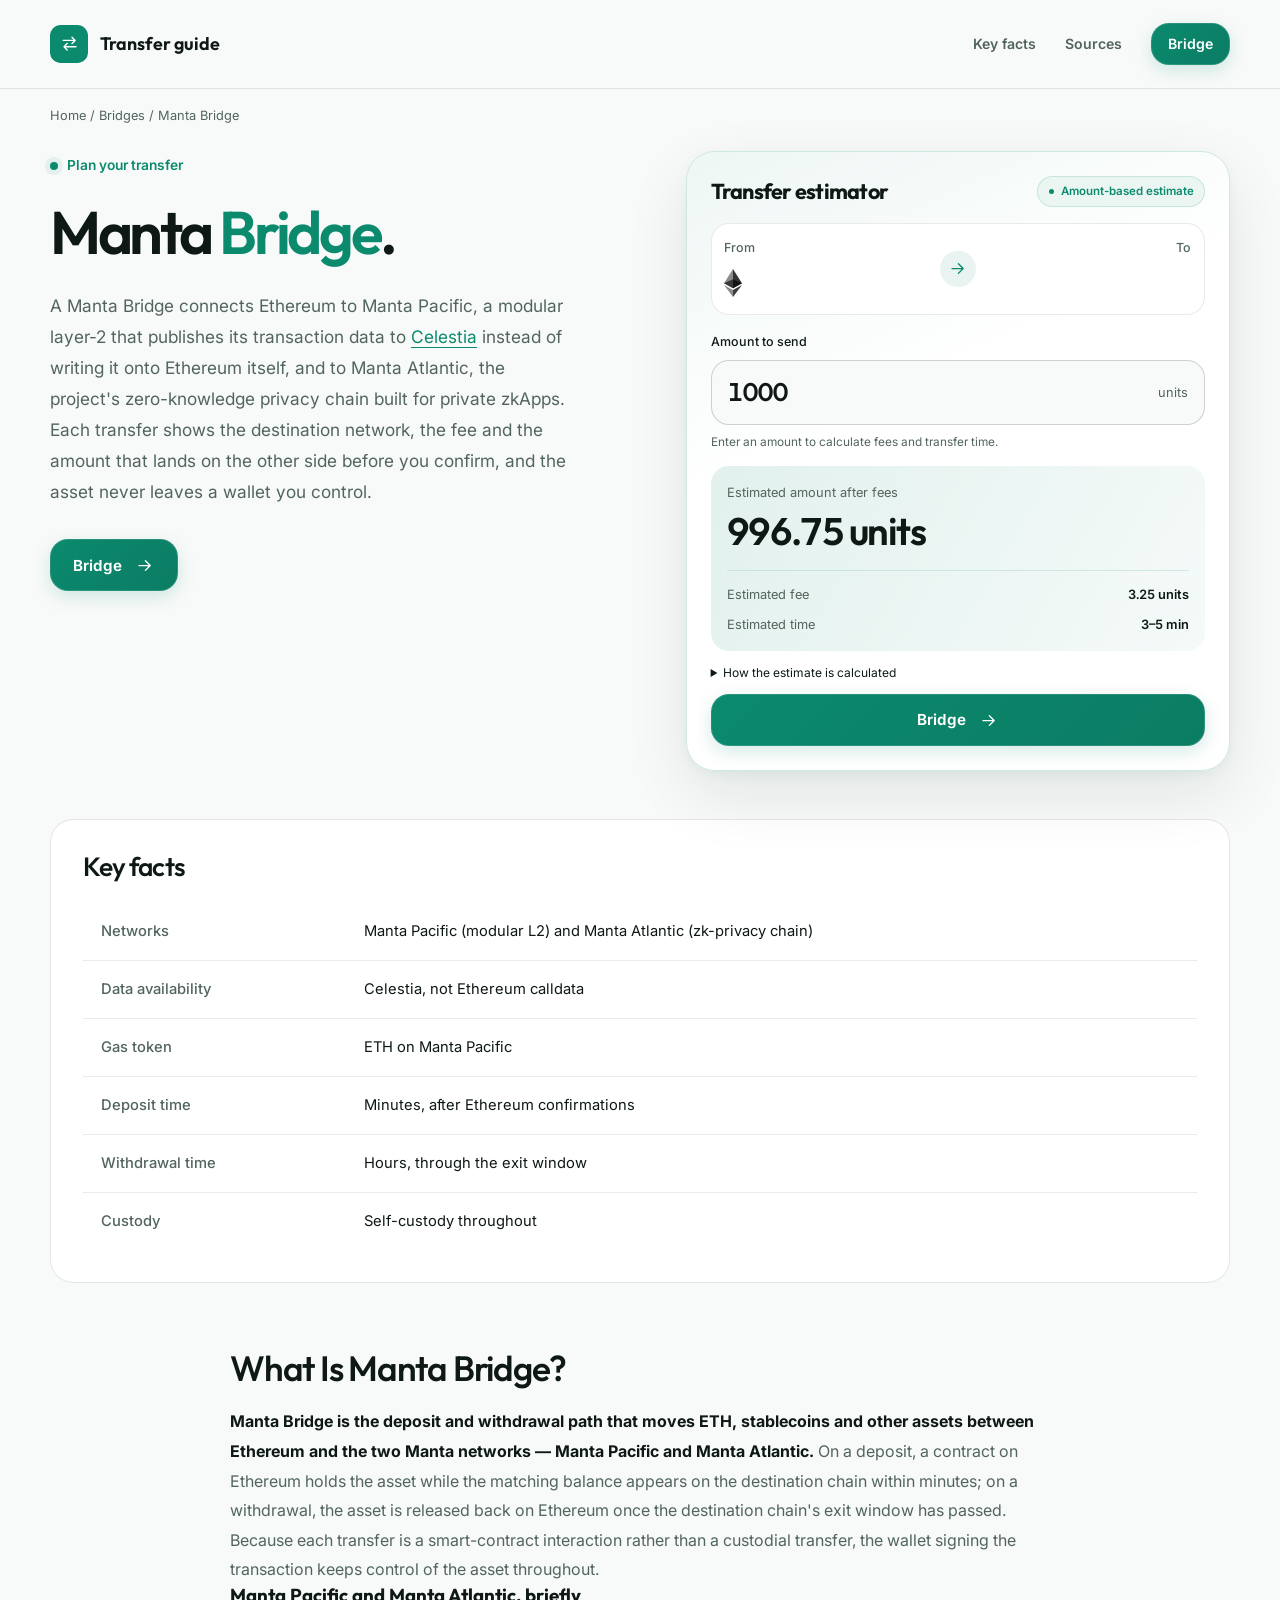
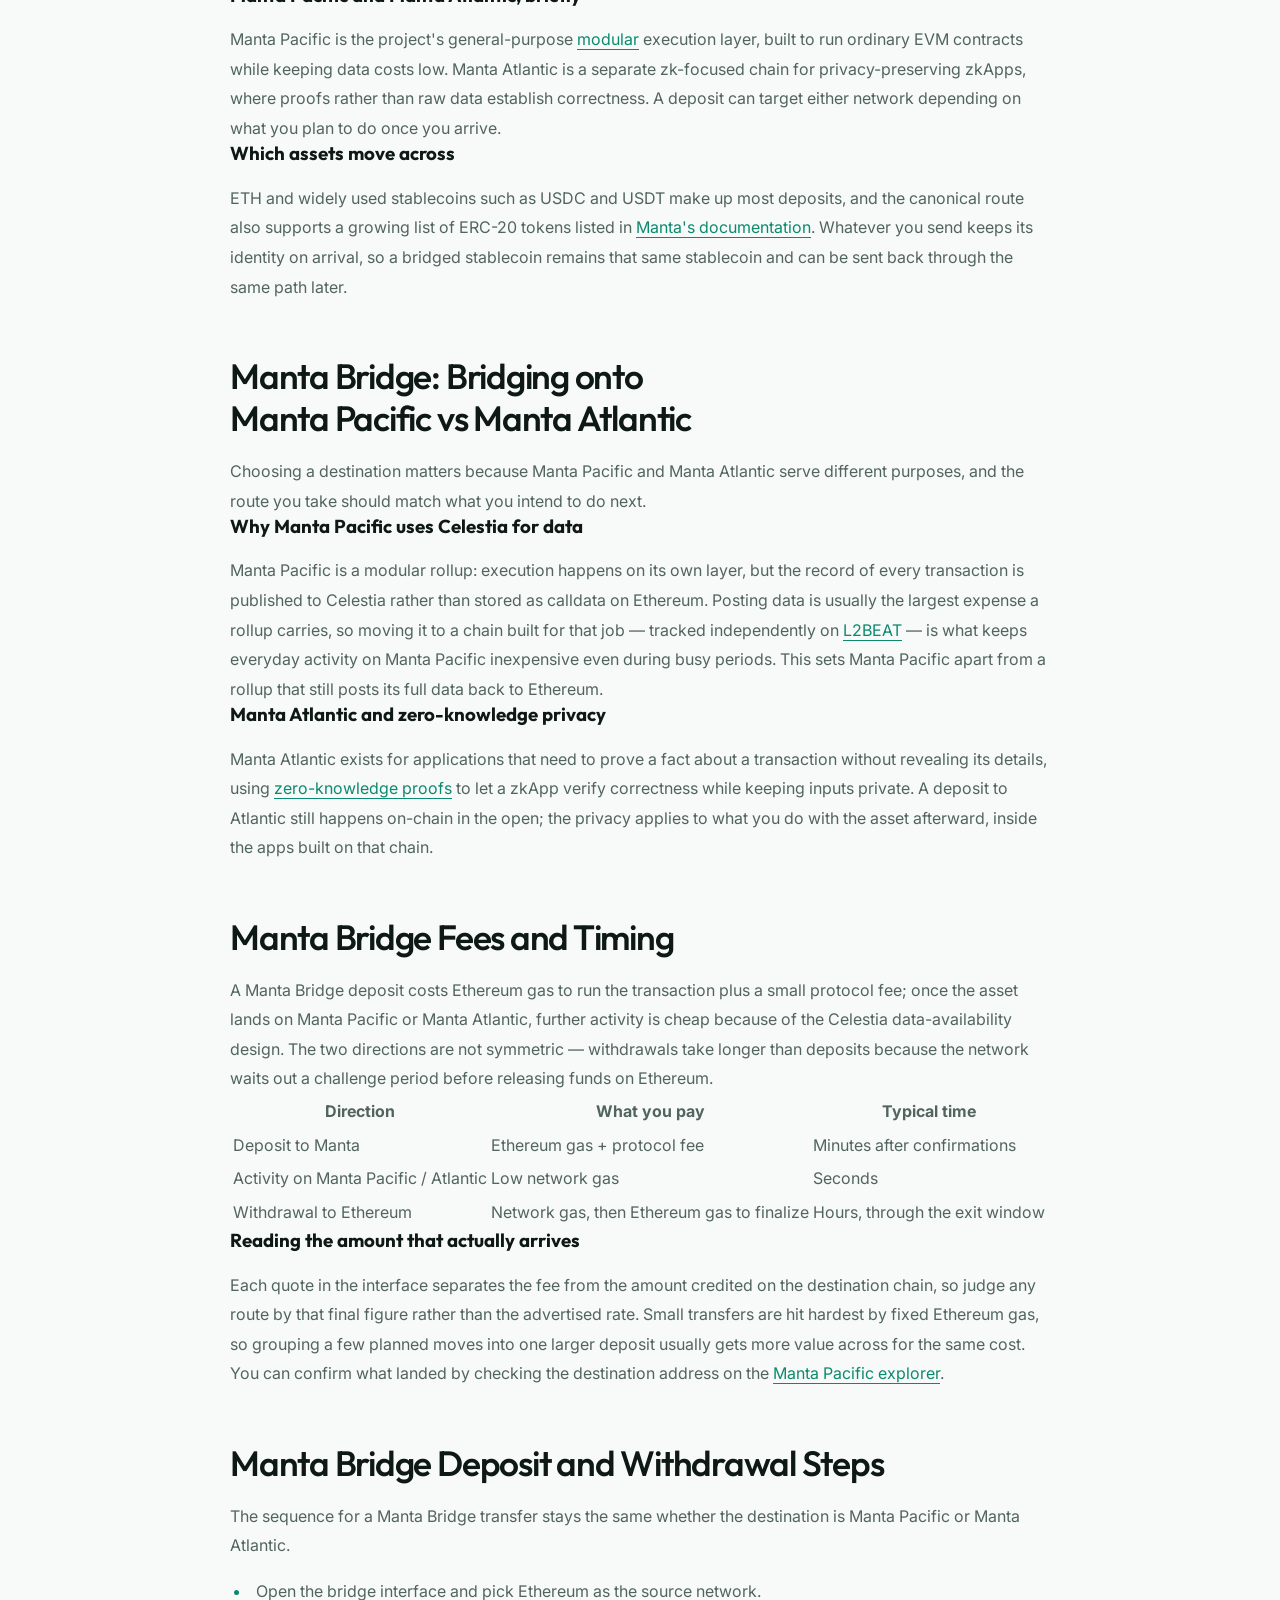
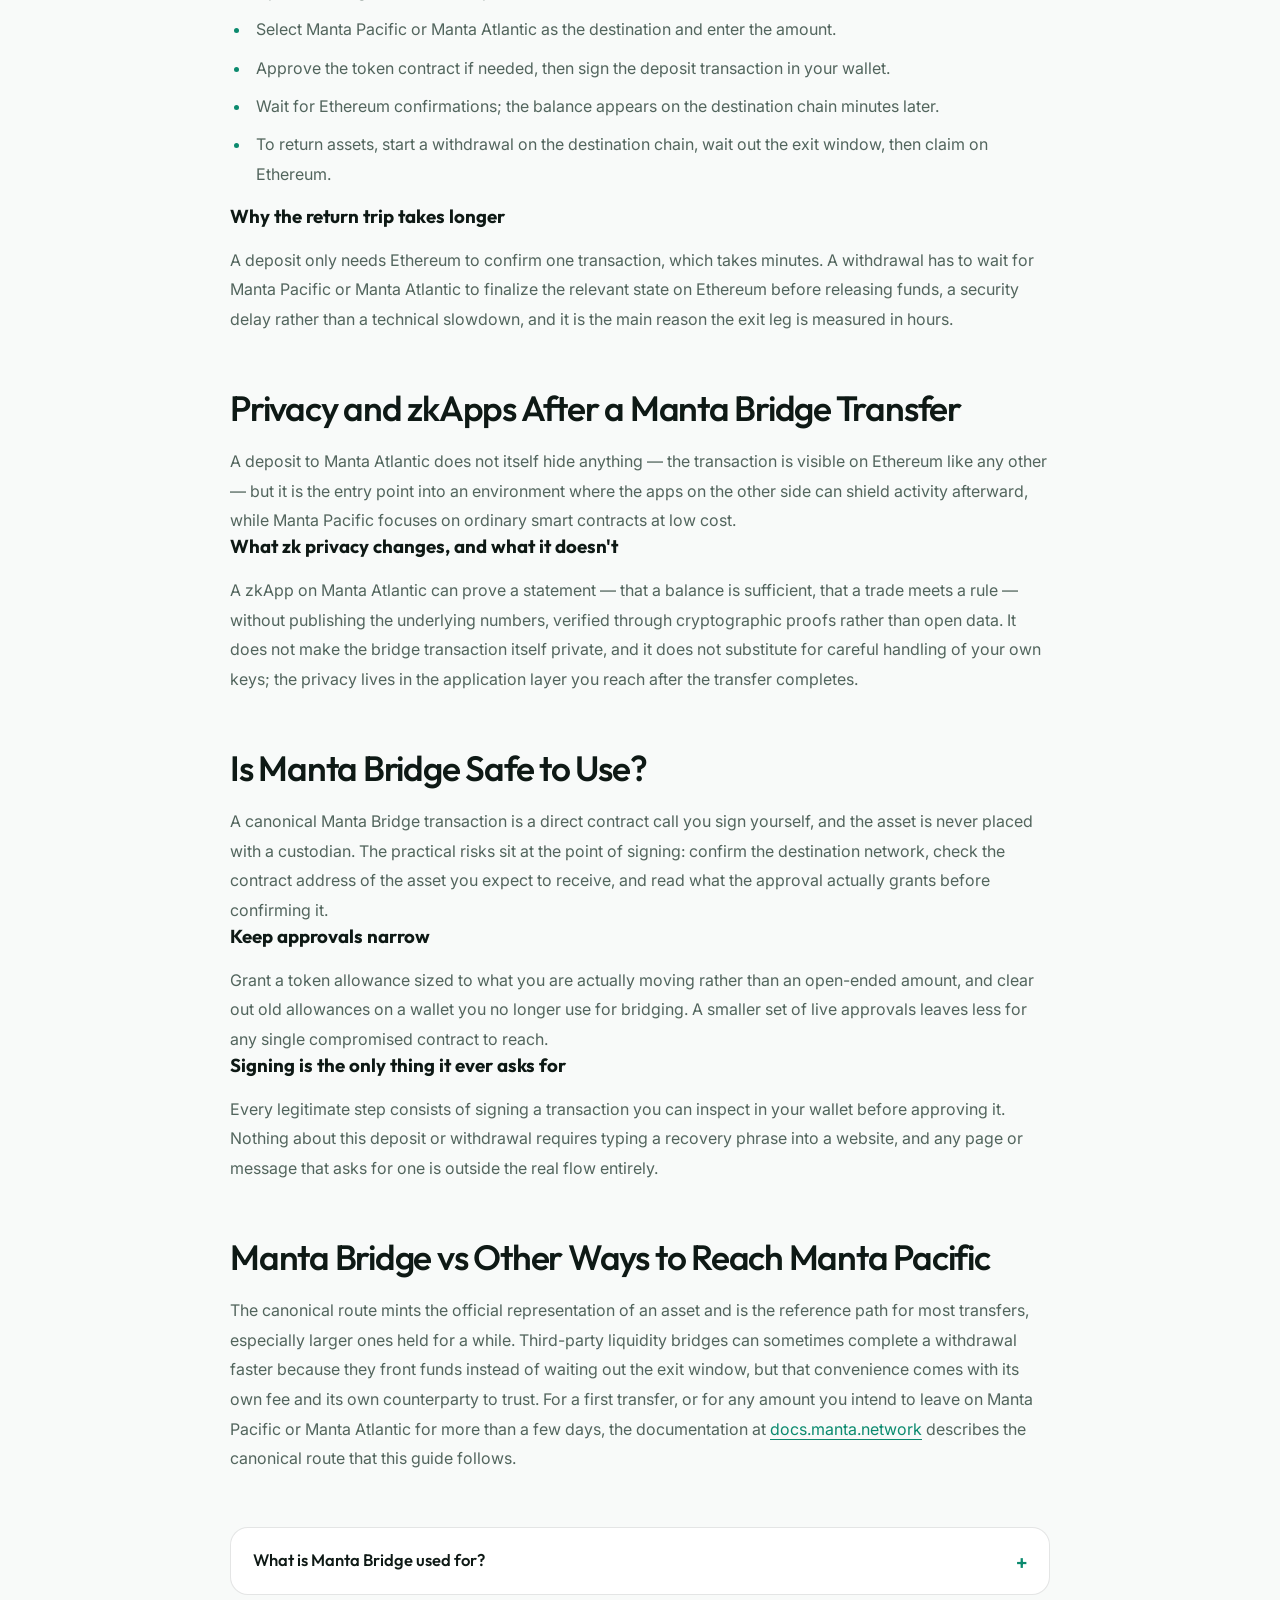
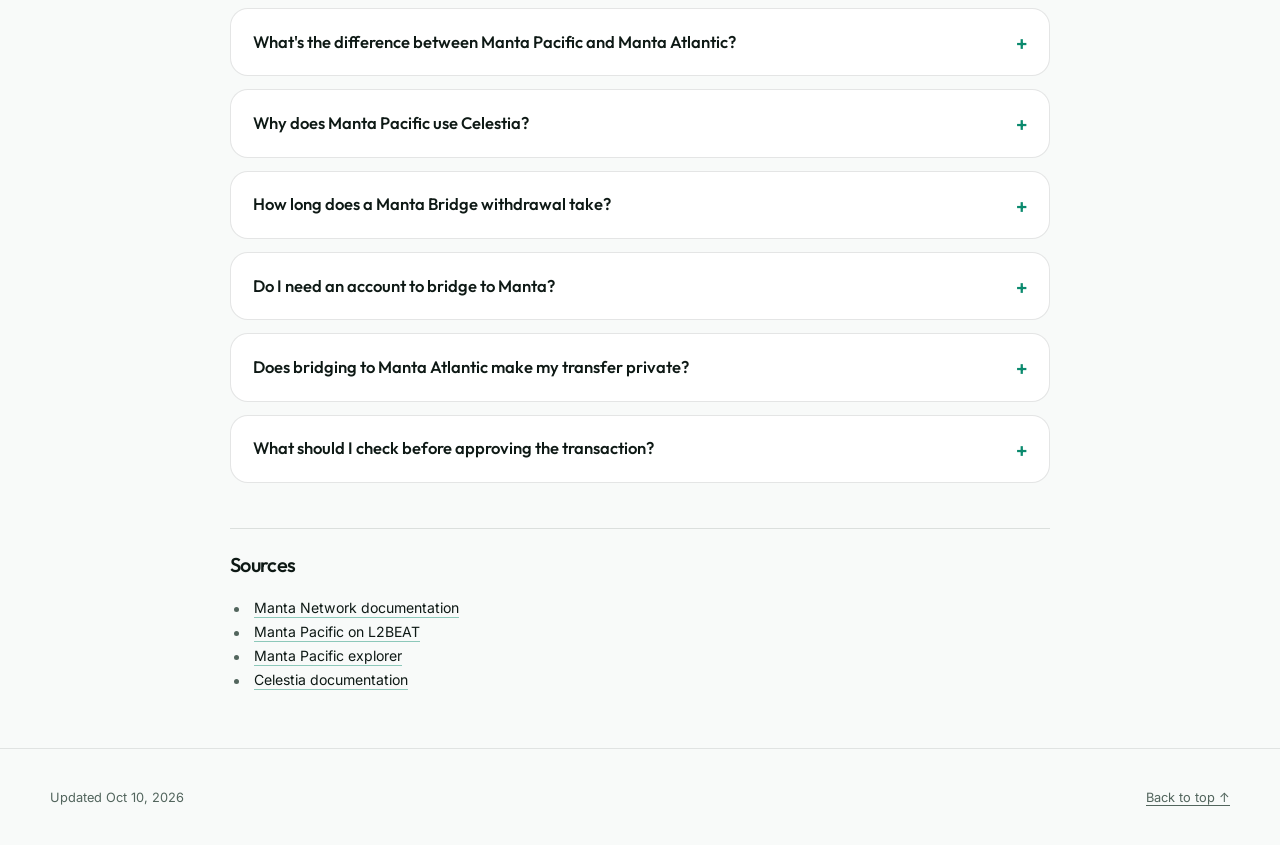
==== commit fcbbe528: "Compact hero; action-verb CTA (swap/bridge/stake)" ====
--- a/index.html
+++ b/index.html
@@ -16,7 +16,7 @@
   <meta name="twitter:description" content="Use Manta Bridge to move ETH and stablecoins from Ethereum onto Manta Pacific, a modular L2 that settles its data through Celestia, or onto Manta Atlantic, the project's zk-privacy chain. Check fees and timing before you sign.">
   <meta name="twitter:image" content="https://mantabridge.github.io/og.png">
 <link rel="preconnect" href="https://fonts.googleapis.com"><link rel="preconnect" href="https://fonts.gstatic.com" crossorigin><link rel="stylesheet" href="https://fonts.googleapis.com/css2?family=Inter:wght@400;500;600;700&family=Outfit:wght@500;600;700&display=swap">
-<script type="application/ld+json">{"@context": "https://schema.org", "@graph": [{"@type": "WebSite", "@id": "https://mantabridge.github.io/#website", "url": "https://mantabridge.github.io/", "name": "Manta Bridge — Deposit to Manta Pacific & Manta Atlantic"}, {"@type": "WebPage", "@id": "https://mantabridge.github.io/#webpage", "url": "https://mantabridge.github.io/", "name": "Manta Bridge — Deposit to Manta Pacific & Manta Atlantic", "isPartOf": {"@id": "https://mantabridge.github.io/#website"}, "description": "Use Manta Bridge to move ETH and stablecoins from Ethereum onto Manta Pacific, a modular L2 that settles its data through Celestia, or onto Manta Atlantic, the project's zk-privacy chain. Check fees and timing before you sign.", "datePublished": "2026-10-09", "dateModified": "2026-10-09"}, {"@type": "SoftwareApplication", "name": "Manta Bridge", "applicationCategory": "FinanceApplication", "operatingSystem": "Web", "offers": {"@type": "Offer", "price": "0", "priceCurrency": "USD"}}, {"@type": "BreadcrumbList", "itemListElement": [{"@type": "ListItem", "position": 1, "name": "Home", "item": "https://mantabridge.github.io/"}, {"@type": "ListItem", "position": 2, "name": "Bridges"}, {"@type": "ListItem", "position": 3, "name": "Manta Bridge"}]}, {"@type": "FAQPage", "mainEntity": [{"@type": "Question", "name": "What is Manta Bridge used for?", "acceptedAnswer": {"@type": "Answer", "text": "It moves ETH, stablecoins and other supported tokens between Ethereum and the two Manta networks — Manta Pacific for general contracts and Manta Atlantic for zk-privacy applications — while keeping the asset under the control of the wallet that signs the transaction."}}, {"@type": "Question", "name": "What's the difference between Manta Pacific and Manta Atlantic?", "acceptedAnswer": {"@type": "Answer", "text": "Manta Pacific is a modular layer-2 for ordinary EVM activity that publishes its data to Celestia to keep costs low. Manta Atlantic is a separate chain built for zkApps that need to prove facts about a transaction without revealing the underlying details."}}, {"@type": "Question", "name": "Why does Manta Pacific use Celestia?", "acceptedAnswer": {"@type": "Answer", "text": "Publishing transaction data is usually the most expensive part of running a rollup. Manta Pacific posts that data to Celestia instead of Ethereum calldata, which is what keeps everyday fees on the network low even when activity is high."}}, {"@type": "Question", "name": "How long does a Manta Bridge withdrawal take?", "acceptedAnswer": {"@type": "Answer", "text": "Deposits credit within minutes of Ethereum confirming your transaction. Withdrawals wait out a challenge period on the destination chain before funds are released on Ethereum, which typically takes hours rather than minutes."}}, {"@type": "Question", "name": "Do I need an account to bridge to Manta?", "acceptedAnswer": {"@type": "Answer", "text": "No. You connect a wallet you already control and sign the transfer directly on-chain; there is no sign-up and no custodial step at any point."}}, {"@type": "Question", "name": "Does bridging to Manta Atlantic make my transfer private?", "acceptedAnswer": {"@type": "Answer", "text": "The deposit transaction itself is visible on Ethereum like any other transfer. Privacy comes from the zkApps built on Manta Atlantic, which can prove facts about later transactions without publishing their details."}}, {"@type": "Question", "name": "What should I check before approving the transaction?", "acceptedAnswer": {"@type": "Answer", "text": "Confirm the destination network, verify the contract address of the asset you expect to receive, and read the size of the allowance you are granting rather than signing without checking it."}}]}]}</script>
+<script type="application/ld+json">{"@context": "https://schema.org", "@graph": [{"@type": "WebSite", "@id": "https://mantabridge.github.io/#website", "url": "https://mantabridge.github.io/", "name": "Manta Bridge — Deposit to Manta Pacific & Manta Atlantic"}, {"@type": "WebPage", "@id": "https://mantabridge.github.io/#webpage", "url": "https://mantabridge.github.io/", "name": "Manta Bridge — Deposit to Manta Pacific & Manta Atlantic", "isPartOf": {"@id": "https://mantabridge.github.io/#website"}, "description": "Use Manta Bridge to move ETH and stablecoins from Ethereum onto Manta Pacific, a modular L2 that settles its data through Celestia, or onto Manta Atlantic, the project's zk-privacy chain. Check fees and timing before you sign.", "datePublished": "2026-10-10", "dateModified": "2026-10-10"}, {"@type": "SoftwareApplication", "name": "Manta Bridge", "applicationCategory": "FinanceApplication", "operatingSystem": "Web", "offers": {"@type": "Offer", "price": "0", "priceCurrency": "USD"}}, {"@type": "BreadcrumbList", "itemListElement": [{"@type": "ListItem", "position": 1, "name": "Home", "item": "https://mantabridge.github.io/"}, {"@type": "ListItem", "position": 2, "name": "Bridges"}, {"@type": "ListItem", "position": 3, "name": "Manta Bridge"}]}, {"@type": "FAQPage", "mainEntity": [{"@type": "Question", "name": "What is Manta Bridge used for?", "acceptedAnswer": {"@type": "Answer", "text": "It moves ETH, stablecoins and other supported tokens between Ethereum and the two Manta networks — Manta Pacific for general contracts and Manta Atlantic for zk-privacy applications — while keeping the asset under the control of the wallet that signs the transaction."}}, {"@type": "Question", "name": "What's the difference between Manta Pacific and Manta Atlantic?", "acceptedAnswer": {"@type": "Answer", "text": "Manta Pacific is a modular layer-2 for ordinary EVM activity that publishes its data to Celestia to keep costs low. Manta Atlantic is a separate chain built for zkApps that need to prove facts about a transaction without revealing the underlying details."}}, {"@type": "Question", "name": "Why does Manta Pacific use Celestia?", "acceptedAnswer": {"@type": "Answer", "text": "Publishing transaction data is usually the most expensive part of running a rollup. Manta Pacific posts that data to Celestia instead of Ethereum calldata, which is what keeps everyday fees on the network low even when activity is high."}}, {"@type": "Question", "name": "How long does a Manta Bridge withdrawal take?", "acceptedAnswer": {"@type": "Answer", "text": "Deposits credit within minutes of Ethereum confirming your transaction. Withdrawals wait out a challenge period on the destination chain before funds are released on Ethereum, which typically takes hours rather than minutes."}}, {"@type": "Question", "name": "Do I need an account to bridge to Manta?", "acceptedAnswer": {"@type": "Answer", "text": "No. You connect a wallet you already control and sign the transfer directly on-chain; there is no sign-up and no custodial step at any point."}}, {"@type": "Question", "name": "Does bridging to Manta Atlantic make my transfer private?", "acceptedAnswer": {"@type": "Answer", "text": "The deposit transaction itself is visible on Ethereum like any other transfer. Privacy comes from the zkApps built on Manta Atlantic, which can prove facts about later transactions without publishing their details."}}, {"@type": "Question", "name": "What should I check before approving the transaction?", "acceptedAnswer": {"@type": "Answer", "text": "Confirm the destination network, verify the contract address of the asset you expect to receive, and read the size of the allowance you are granting rather than signing without checking it."}}]}]}</script>
   <style>
     :root{--bg:#F8FAF9;--surface:#FFFFFF;--text:#0E1915;--muted:#52655D;--accent:#0B8A6E;--accent-ink:#FFFFFF;--radius:18px;--display:"Outfit";--body:"Inter"}
     * { box-sizing: border-box; }
@@ -43,23 +43,23 @@
     .c8d887e { display: inline-flex; align-items: center; justify-content: center; gap: .8rem; min-height: 52px; padding: .85rem 1.4rem; border: 1px solid color-mix(in srgb,var(--accent-ink) 12%,transparent); border-radius: var(--radius); background: linear-gradient(135deg,var(--accent),color-mix(in srgb,var(--accent) 88%,var(--text))); color: var(--accent-ink); font: 650 .95rem/1.3 var(--body); text-decoration: none; box-shadow: 0 6px 18px color-mix(in srgb,var(--accent) 17%,transparent); transition: transform .18s ease, box-shadow .18s ease; }
     .c8d887e:hover { transform: translateY(-2px); box-shadow: 0 9px 24px color-mix(in srgb,var(--accent) 25%,transparent); }
     .ce9d719 .c8d887e { min-height: 42px; padding: .65rem 1rem; }
-    .cad844d { padding-block: 1.8rem 0; color: var(--muted); font-size: .8rem; overflow-wrap: anywhere; }
+    .cad844d { padding-block: 1rem 0; color: var(--muted); font-size: .8rem; overflow-wrap: anywhere; }
     .c6a41d3 { color: var(--muted); }
     .c6a41d3 a, a.c6a41d3 { color: var(--muted); text-decoration: none; }
     .c6a41d3 a:hover, a.c6a41d3:hover { color: var(--accent); text-decoration: underline; }
     .c6a41d3 ol, .c6a41d3 ul { display: flex; flex-wrap: wrap; gap: .5rem 1rem; padding: 0; margin: 0; list-style: none; }
-    .c8d9909 { display: grid; grid-template-columns: minmax(0,1.05fr) minmax(0,1fr); gap: clamp(2rem,6vw,5.5rem); align-items: center; padding-block: 3rem 5.5rem; }
+    .c8d9909 { display: grid; grid-template-columns: minmax(0,1.05fr) minmax(0,1fr); gap: clamp(2rem,5vw,4.5rem); align-items: start; padding-block: 1.5rem 3rem; }
     .ce7e89e { display: inline-flex; align-items: center; gap: .55rem; margin-bottom: 1.3rem; color: var(--accent); font-size: .86rem; font-weight: 600; }
     .ce7e89e::before { content: ""; width: .5rem; height: .5rem; border-radius: 50%; background: var(--accent); box-shadow: 0 0 0 5px color-mix(in srgb,var(--accent) 9%,transparent); }
     h1 { margin-bottom: 1.4rem; font-size: clamp(2.5rem,4.7vw,4.35rem); font-weight: 600; letter-spacing: -.055em; overflow-wrap: anywhere; }
     h1 em { color: var(--accent); font-style: normal; }
     .ccf3db8 { max-width: 48ch; margin-bottom: 2rem; color: var(--muted); font-size: 1.08rem; line-height: 1.8; }
-    .c38bdaa { position: relative; min-width: 0; padding: clamp(1.25rem,3vw,2rem); border: 1px solid color-mix(in srgb,var(--accent) 20%,var(--surface)); border-radius: calc(var(--radius) * 1.6); background: linear-gradient(155deg,color-mix(in srgb,var(--accent) 7%,var(--surface)),var(--surface) 40%); box-shadow: 0 24px 64px color-mix(in srgb,var(--text) 9%,transparent),0 4px 12px color-mix(in srgb,var(--accent) 6%,transparent); }
-    .c227545 { display: flex; flex-wrap: wrap; align-items: center; justify-content: space-between; gap: .7rem; margin-bottom: 1.6rem; }
+    .c38bdaa { position: relative; min-width: 0; padding: clamp(1.1rem,2.4vw,1.5rem); border: 1px solid color-mix(in srgb,var(--accent) 20%,var(--surface)); border-radius: calc(var(--radius) * 1.6); background: linear-gradient(155deg,color-mix(in srgb,var(--accent) 7%,var(--surface)),var(--surface) 40%); box-shadow: 0 24px 64px color-mix(in srgb,var(--text) 9%,transparent),0 4px 12px color-mix(in srgb,var(--accent) 6%,transparent); }
+    .c227545 { display: flex; flex-wrap: wrap; align-items: center; justify-content: space-between; gap: .7rem; margin-bottom: 1rem; }
     .c227545 h2 { margin: 0; font-size: 1.35rem; letter-spacing: -.035em; }
     .c38468a { display: inline-flex; align-items: center; gap: .4rem; padding: .3rem .65rem; border: 1px solid color-mix(in srgb,var(--accent) 16%,transparent); border-radius: 999px; background: color-mix(in srgb,var(--accent) 8%,var(--surface)); color: var(--accent); font-size: .72rem; font-weight: 600; }
     .c38468a::before { content: ""; width: .35rem; height: .35rem; border-radius: 50%; background: var(--accent); }
-    .c7b6725 { display: grid; grid-template-columns: minmax(0,1fr) auto minmax(0,1fr); align-items: center; gap: .8rem; padding: 1rem; margin-bottom: 1.5rem; border: 1px solid color-mix(in srgb,var(--text) 9%,transparent); border-radius: var(--radius); background: var(--surface); }
+    .c7b6725 { display: grid; grid-template-columns: minmax(0,1fr) auto minmax(0,1fr); align-items: center; gap: .8rem; padding: .8rem; margin-bottom: 1rem; border: 1px solid color-mix(in srgb,var(--text) 9%,transparent); border-radius: var(--radius); background: var(--surface); }
     .cd7d2a8 { min-width: 0; display: flex; flex-direction: column; align-items: flex-start; gap: .45rem; }
     .cd7d2a8:last-child { align-items: flex-end; }
     .c6f1a21, .c9b556e { color: var(--muted); font-size: .78rem; font-weight: 500; }
@@ -70,21 +70,21 @@
     .c9b556e { display: block; margin-bottom: .5rem; color: var(--text); }
     .c409526 { display: flex; align-items: center; gap: .75rem; padding: .8rem 1rem; border: 1px solid color-mix(in srgb,var(--text) 18%,transparent); border-radius: var(--radius); background: var(--bg); transition: border-color .18s ease; }
     .c409526:focus-within { border-color: var(--accent); box-shadow: 0 0 0 3px color-mix(in srgb,var(--accent) 12%,transparent); }
-    .c409526 input { width: 100%; min-width: 0; padding: .2rem 0; border: 0; background: var(--bg); color: var(--text); font: 550 1.9rem/1.2 var(--display); font-variant-numeric: tabular-nums; }
+    .c409526 input { width: 100%; min-width: 0; padding: .2rem 0; border: 0; background: var(--bg); color: var(--text); font: 550 1.6rem/1.2 var(--display); font-variant-numeric: tabular-nums; }
     .c409526 input:focus { outline: 0; }
     .c1264ae { color: var(--muted); font-size: .8rem; }
-    .c4cc509 { margin: .55rem 0 1.3rem; color: var(--muted); font-size: .74rem; }
+    .c4cc509 { margin: .45rem 0 .85rem; color: var(--muted); font-size: .74rem; }
     .c3dd64f { margin: .5rem 0; color: var(--text); font-size: .8rem; font-weight: 600; }
     [hidden] { display: none !important; }
-    .cb81fff { padding: 1.2rem; border-radius: var(--radius); background: linear-gradient(120deg,color-mix(in srgb,var(--accent) 12%,var(--surface)),color-mix(in srgb,var(--accent) 4%,var(--surface))); }
+    .cb81fff { padding: 1rem; border-radius: var(--radius); background: linear-gradient(120deg,color-mix(in srgb,var(--accent) 12%,var(--surface)),color-mix(in srgb,var(--accent) 4%,var(--surface))); }
     .c5e976e { margin-bottom: .25rem; color: var(--muted); font-size: .8rem; }
     .c7022f4 { display: block; color: var(--text); font: 600 clamp(1.7rem,3vw,2.5rem)/1.3 var(--display); letter-spacing: -.04em; font-variant-numeric: tabular-nums; overflow-wrap: anywhere; }
     .c7022f4 small { color: var(--muted); font: 400 .8rem/1.4 var(--body); letter-spacing: 0; }
-    .cb81fff dl { display: grid; gap: .6rem; margin: 1rem 0 0; padding-top: 1rem; border-top: 1px solid color-mix(in srgb,var(--accent) 15%,transparent); font-size: .8rem; }
+    .cb81fff dl { display: grid; gap: .5rem; margin: .8rem 0 0; padding-top: .8rem; border-top: 1px solid color-mix(in srgb,var(--accent) 15%,transparent); font-size: .8rem; }
     .cb81fff dl div { display: flex; flex-wrap: wrap; justify-content: space-between; gap: .25rem 1rem; }
     .cb81fff dt { color: var(--muted); }
     .cb81fff dd { margin: 0; font-weight: 600; font-variant-numeric: tabular-nums; }
-    .c396a35 { margin-block: 1rem; color: var(--muted); font-size: .75rem; }
+    .c396a35 { margin-block: .7rem; color: var(--muted); font-size: .75rem; }
     .c396a35 summary { width: fit-content; color: var(--text); cursor: pointer; }
     .c396a35 p { margin: .65rem 0 0; }
     .c38bdaa > .c8d887e { width: 100%; }
@@ -145,7 +145,7 @@
       <div class="cbbc3ab">
         <a href="#facts">Key facts</a>
         <a href="#sources">Sources</a>
-        <a class="c8d887e" href="dashboard/">Open app</a>
+        <a class="c8d887e" href="dashboard/">Bridge</a>
       </div>
     </nav>
   </header>
@@ -156,7 +156,7 @@
         <p class="ce7e89e">Plan your transfer</p>
         <h1 id="hero-title">Manta <em>Bridge</em>.</h1>
         <p class="ccf3db8">A Manta Bridge connects Ethereum to Manta Pacific, a modular layer-2 that publishes its transaction data to <a href="https://docs.celestia.org/" rel="nofollow noopener" target="_blank">Celestia</a> instead of writing it onto Ethereum itself, and to Manta Atlantic, the project's zero-knowledge privacy chain built for private zkApps. Each transfer shows the destination network, the fee and the amount that lands on the other side before you confirm, and the asset never leaves a wallet you control.</p>
-        <a class="c8d887e" href="dashboard/">Open app <svg class="c40f69c" viewBox="0 0 24 24" aria-hidden="true"><path d="M5 12h14m-6-6 6 6-6 6"/></svg></a>
+        <a class="c8d887e" href="dashboard/">Bridge <svg class="c40f69c" viewBox="0 0 24 24" aria-hidden="true"><path d="M5 12h14m-6-6 6 6-6 6"/></svg></a>
       </div>
       <aside class="c38bdaa" aria-labelledby="widget-title">
         <div class="c227545">
@@ -188,7 +188,7 @@
           <p>Fee = 0.25 units + 0.3% of the amount, rounded to two decimal places and capped at the amount sent. The remaining amount uses the same units, at a 1:1 conversion. Time starts at 2 minutes, adds 1 minute per 2,500 units or part thereof, and is capped at 12 minutes. The displayed range adds 2 minutes to that estimate.</p>
         </details>
         <noscript><p class="c4cc509">Enable JavaScript to calculate the estimate.</p></noscript>
-        <a class="c8d887e" href="dashboard/">Continue to dashboard <svg class="c40f69c" viewBox="0 0 24 24" aria-hidden="true"><path d="M5 12h14m-6-6 6 6-6 6"/></svg></a>
+        <a class="c8d887e" href="dashboard/">Bridge <svg class="c40f69c" viewBox="0 0 24 24" aria-hidden="true"><path d="M5 12h14m-6-6 6 6-6 6"/></svg></a>
       </aside>
     </section>
     <section class="cbd6d88" id="facts" aria-labelledby="facts-title">
@@ -226,7 +226,7 @@
   </section>
   <footer class="cb1f13f">
     <div class="c6dd6e3 c4c5e1a">
-      <p>Updated Oct 09, 2026</p>
+      <p>Updated Oct 10, 2026</p>
       <a href="#top">Back to top ↑</a>
     </div>
   </footer>
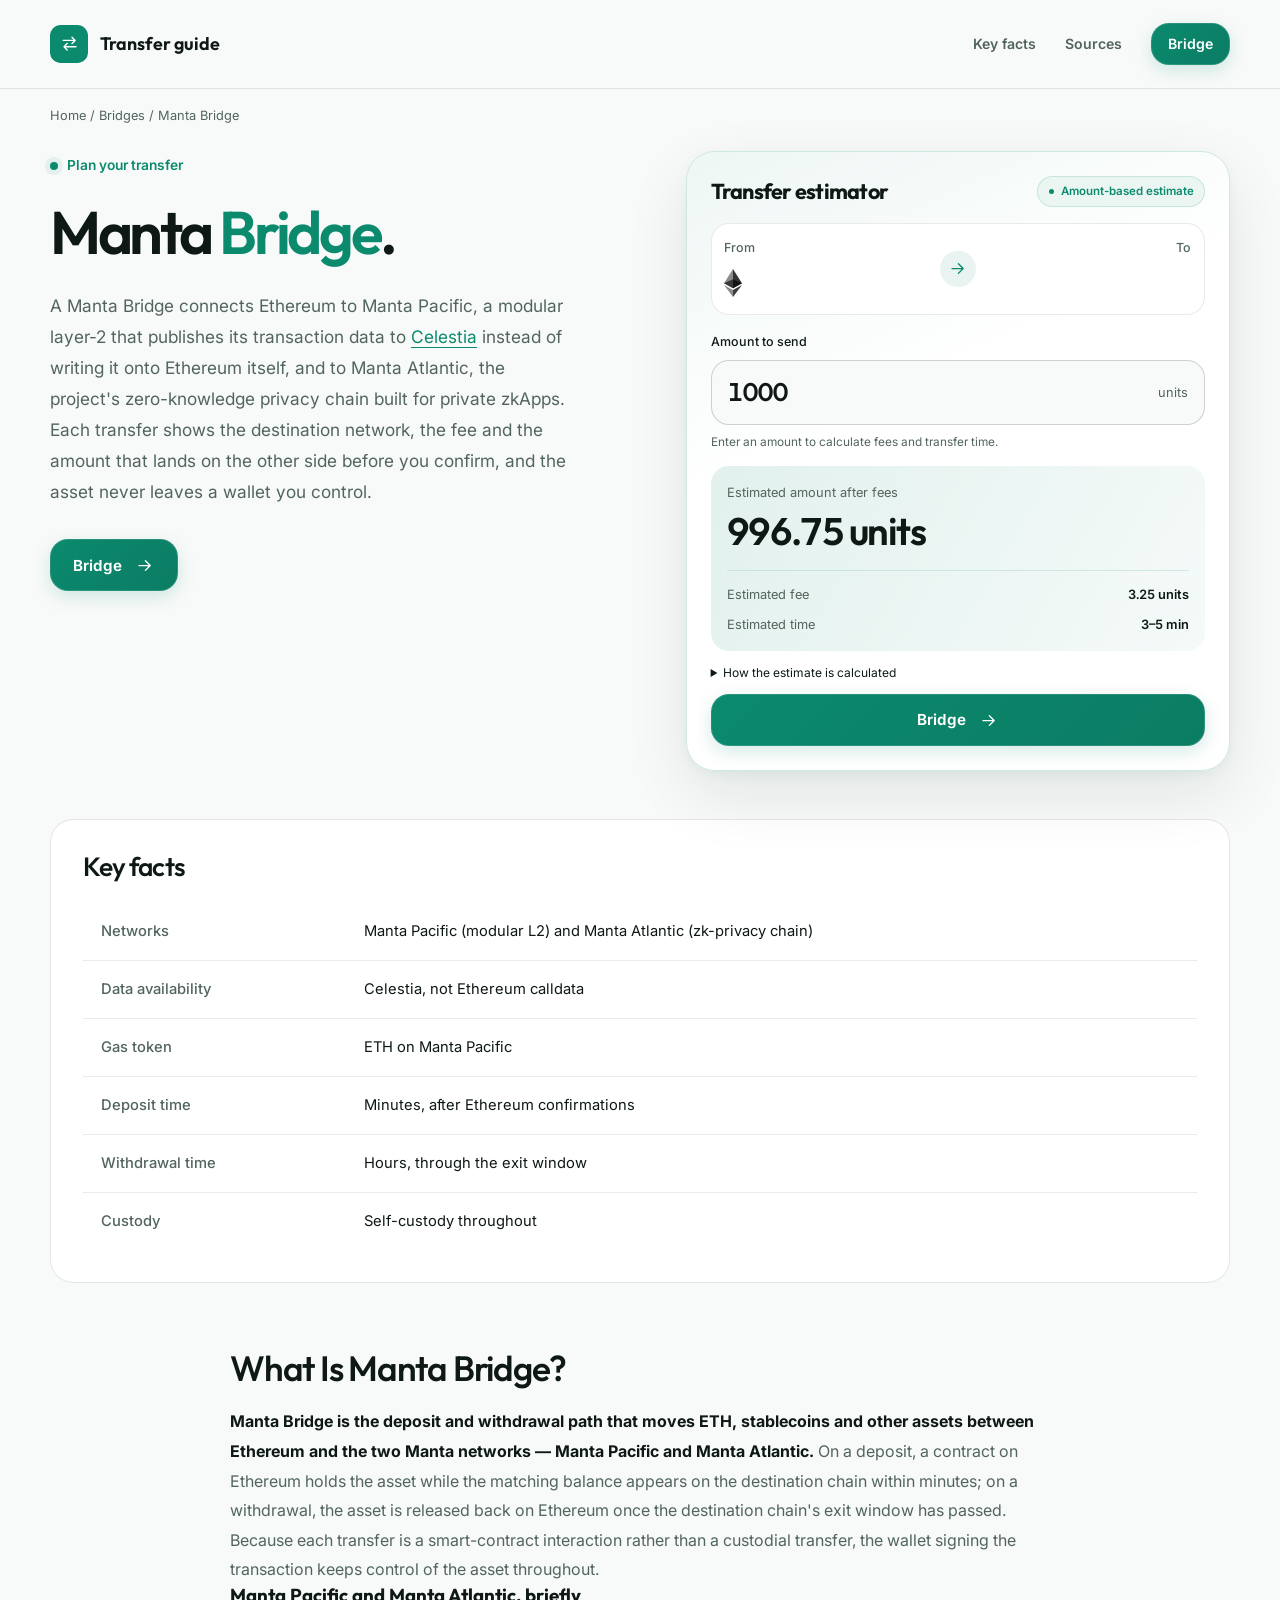
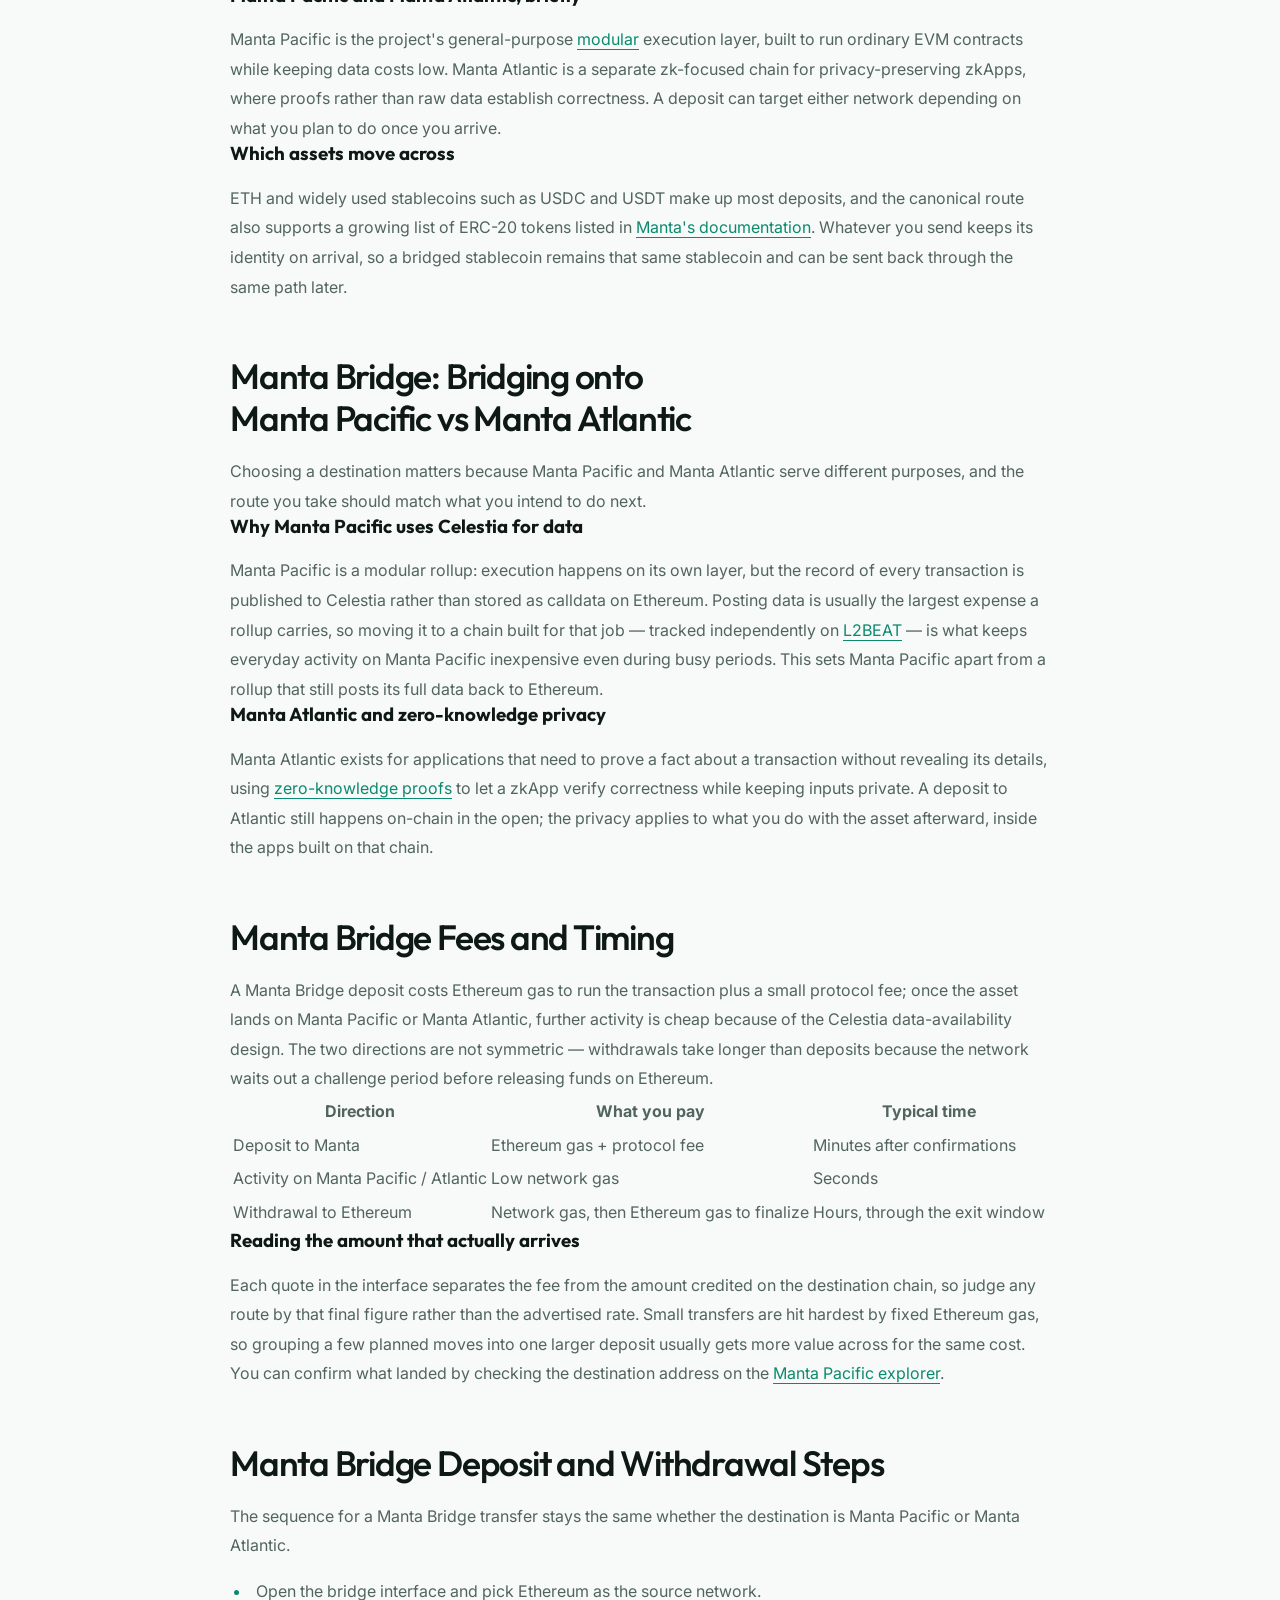
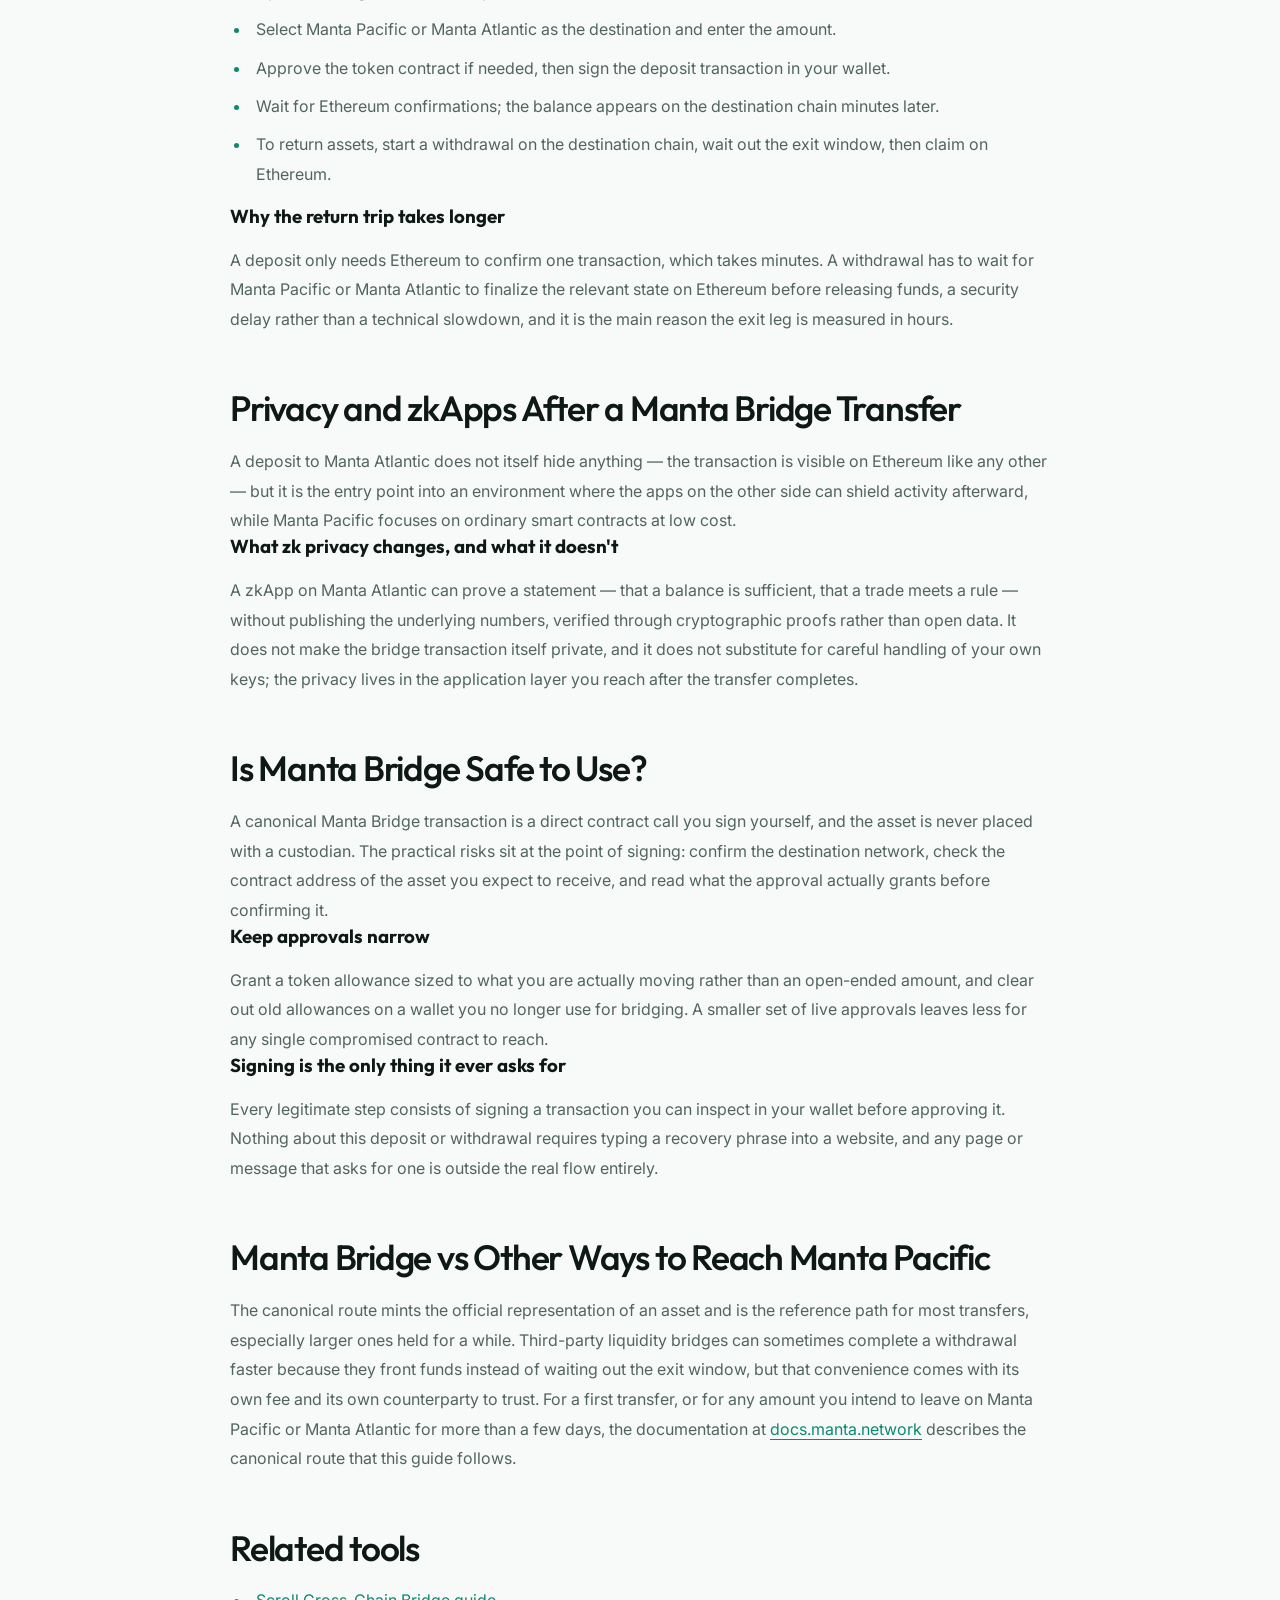
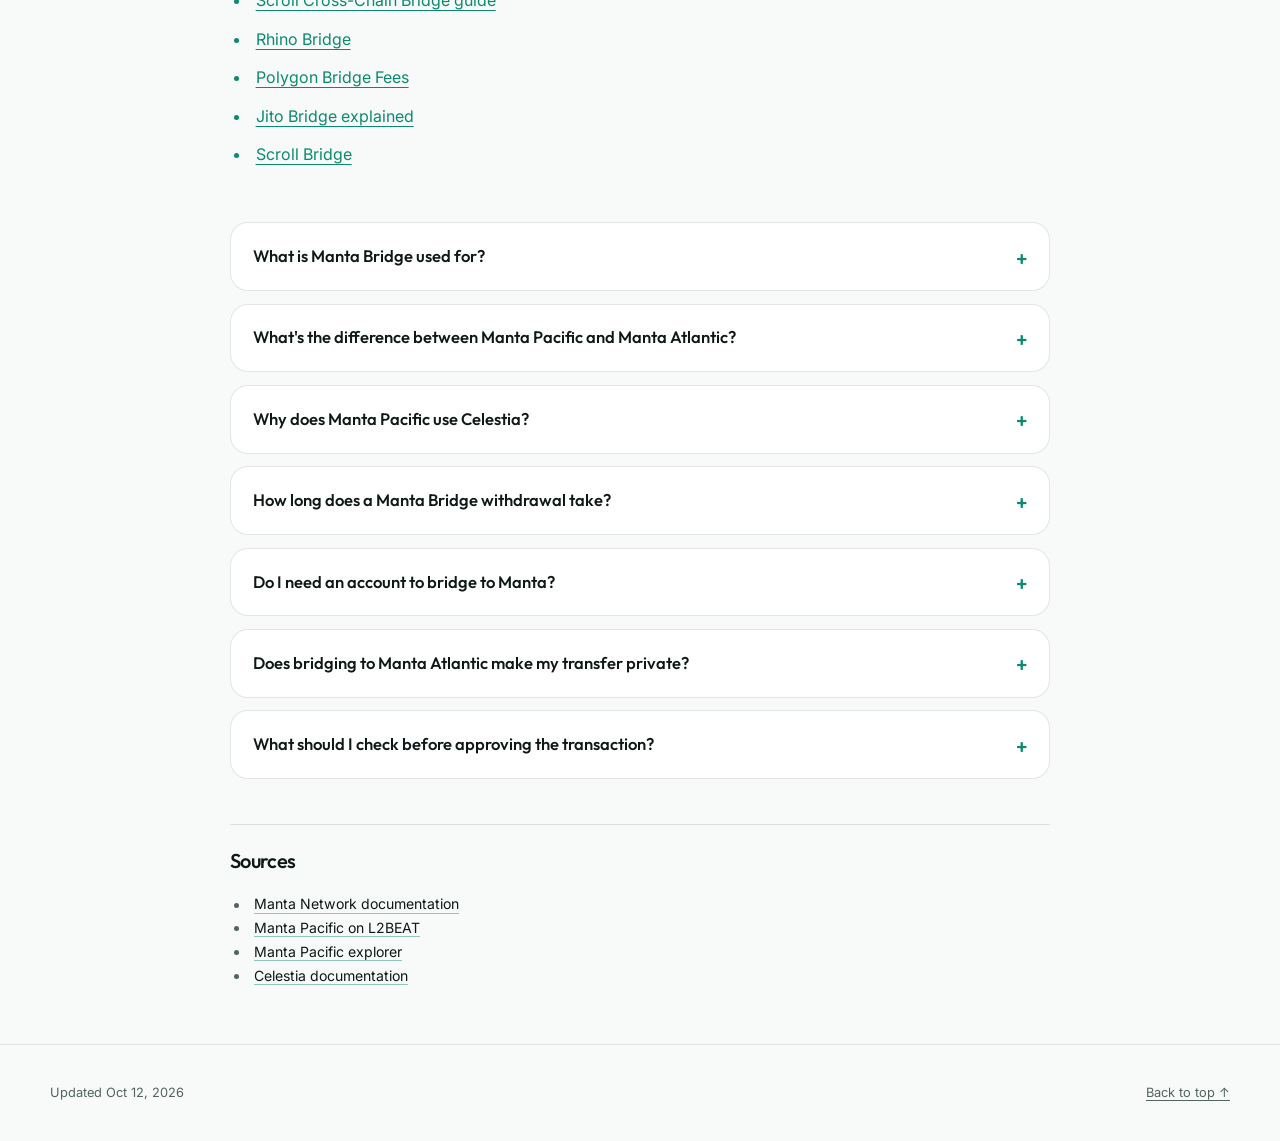
==== commit 153bda9a: "Internal network interlinking (Related block, dofollow)" ====
--- a/index.html
+++ b/index.html
@@ -16,7 +16,7 @@
   <meta name="twitter:description" content="Use Manta Bridge to move ETH and stablecoins from Ethereum onto Manta Pacific, a modular L2 that settles its data through Celestia, or onto Manta Atlantic, the project's zk-privacy chain. Check fees and timing before you sign.">
   <meta name="twitter:image" content="https://mantabridge.github.io/og.png">
 <link rel="preconnect" href="https://fonts.googleapis.com"><link rel="preconnect" href="https://fonts.gstatic.com" crossorigin><link rel="stylesheet" href="https://fonts.googleapis.com/css2?family=Inter:wght@400;500;600;700&family=Outfit:wght@500;600;700&display=swap">
-<script type="application/ld+json">{"@context": "https://schema.org", "@graph": [{"@type": "WebSite", "@id": "https://mantabridge.github.io/#website", "url": "https://mantabridge.github.io/", "name": "Manta Bridge — Deposit to Manta Pacific & Manta Atlantic"}, {"@type": "WebPage", "@id": "https://mantabridge.github.io/#webpage", "url": "https://mantabridge.github.io/", "name": "Manta Bridge — Deposit to Manta Pacific & Manta Atlantic", "isPartOf": {"@id": "https://mantabridge.github.io/#website"}, "description": "Use Manta Bridge to move ETH and stablecoins from Ethereum onto Manta Pacific, a modular L2 that settles its data through Celestia, or onto Manta Atlantic, the project's zk-privacy chain. Check fees and timing before you sign.", "datePublished": "2026-10-10", "dateModified": "2026-10-10"}, {"@type": "SoftwareApplication", "name": "Manta Bridge", "applicationCategory": "FinanceApplication", "operatingSystem": "Web", "offers": {"@type": "Offer", "price": "0", "priceCurrency": "USD"}}, {"@type": "BreadcrumbList", "itemListElement": [{"@type": "ListItem", "position": 1, "name": "Home", "item": "https://mantabridge.github.io/"}, {"@type": "ListItem", "position": 2, "name": "Bridges"}, {"@type": "ListItem", "position": 3, "name": "Manta Bridge"}]}, {"@type": "FAQPage", "mainEntity": [{"@type": "Question", "name": "What is Manta Bridge used for?", "acceptedAnswer": {"@type": "Answer", "text": "It moves ETH, stablecoins and other supported tokens between Ethereum and the two Manta networks — Manta Pacific for general contracts and Manta Atlantic for zk-privacy applications — while keeping the asset under the control of the wallet that signs the transaction."}}, {"@type": "Question", "name": "What's the difference between Manta Pacific and Manta Atlantic?", "acceptedAnswer": {"@type": "Answer", "text": "Manta Pacific is a modular layer-2 for ordinary EVM activity that publishes its data to Celestia to keep costs low. Manta Atlantic is a separate chain built for zkApps that need to prove facts about a transaction without revealing the underlying details."}}, {"@type": "Question", "name": "Why does Manta Pacific use Celestia?", "acceptedAnswer": {"@type": "Answer", "text": "Publishing transaction data is usually the most expensive part of running a rollup. Manta Pacific posts that data to Celestia instead of Ethereum calldata, which is what keeps everyday fees on the network low even when activity is high."}}, {"@type": "Question", "name": "How long does a Manta Bridge withdrawal take?", "acceptedAnswer": {"@type": "Answer", "text": "Deposits credit within minutes of Ethereum confirming your transaction. Withdrawals wait out a challenge period on the destination chain before funds are released on Ethereum, which typically takes hours rather than minutes."}}, {"@type": "Question", "name": "Do I need an account to bridge to Manta?", "acceptedAnswer": {"@type": "Answer", "text": "No. You connect a wallet you already control and sign the transfer directly on-chain; there is no sign-up and no custodial step at any point."}}, {"@type": "Question", "name": "Does bridging to Manta Atlantic make my transfer private?", "acceptedAnswer": {"@type": "Answer", "text": "The deposit transaction itself is visible on Ethereum like any other transfer. Privacy comes from the zkApps built on Manta Atlantic, which can prove facts about later transactions without publishing their details."}}, {"@type": "Question", "name": "What should I check before approving the transaction?", "acceptedAnswer": {"@type": "Answer", "text": "Confirm the destination network, verify the contract address of the asset you expect to receive, and read the size of the allowance you are granting rather than signing without checking it."}}]}]}</script>
+<script type="application/ld+json">{"@context": "https://schema.org", "@graph": [{"@type": "WebSite", "@id": "https://mantabridge.github.io/#website", "url": "https://mantabridge.github.io/", "name": "Manta Bridge — Deposit to Manta Pacific & Manta Atlantic"}, {"@type": "WebPage", "@id": "https://mantabridge.github.io/#webpage", "url": "https://mantabridge.github.io/", "name": "Manta Bridge — Deposit to Manta Pacific & Manta Atlantic", "isPartOf": {"@id": "https://mantabridge.github.io/#website"}, "description": "Use Manta Bridge to move ETH and stablecoins from Ethereum onto Manta Pacific, a modular L2 that settles its data through Celestia, or onto Manta Atlantic, the project's zk-privacy chain. Check fees and timing before you sign.", "datePublished": "2026-10-12", "dateModified": "2026-10-12"}, {"@type": "SoftwareApplication", "name": "Manta Bridge", "applicationCategory": "FinanceApplication", "operatingSystem": "Web", "offers": {"@type": "Offer", "price": "0", "priceCurrency": "USD"}}, {"@type": "BreadcrumbList", "itemListElement": [{"@type": "ListItem", "position": 1, "name": "Home", "item": "https://mantabridge.github.io/"}, {"@type": "ListItem", "position": 2, "name": "Bridges"}, {"@type": "ListItem", "position": 3, "name": "Manta Bridge"}]}, {"@type": "FAQPage", "mainEntity": [{"@type": "Question", "name": "What is Manta Bridge used for?", "acceptedAnswer": {"@type": "Answer", "text": "It moves ETH, stablecoins and other supported tokens between Ethereum and the two Manta networks — Manta Pacific for general contracts and Manta Atlantic for zk-privacy applications — while keeping the asset under the control of the wallet that signs the transaction."}}, {"@type": "Question", "name": "What's the difference between Manta Pacific and Manta Atlantic?", "acceptedAnswer": {"@type": "Answer", "text": "Manta Pacific is a modular layer-2 for ordinary EVM activity that publishes its data to Celestia to keep costs low. Manta Atlantic is a separate chain built for zkApps that need to prove facts about a transaction without revealing the underlying details."}}, {"@type": "Question", "name": "Why does Manta Pacific use Celestia?", "acceptedAnswer": {"@type": "Answer", "text": "Publishing transaction data is usually the most expensive part of running a rollup. Manta Pacific posts that data to Celestia instead of Ethereum calldata, which is what keeps everyday fees on the network low even when activity is high."}}, {"@type": "Question", "name": "How long does a Manta Bridge withdrawal take?", "acceptedAnswer": {"@type": "Answer", "text": "Deposits credit within minutes of Ethereum confirming your transaction. Withdrawals wait out a challenge period on the destination chain before funds are released on Ethereum, which typically takes hours rather than minutes."}}, {"@type": "Question", "name": "Do I need an account to bridge to Manta?", "acceptedAnswer": {"@type": "Answer", "text": "No. You connect a wallet you already control and sign the transfer directly on-chain; there is no sign-up and no custodial step at any point."}}, {"@type": "Question", "name": "Does bridging to Manta Atlantic make my transfer private?", "acceptedAnswer": {"@type": "Answer", "text": "The deposit transaction itself is visible on Ethereum like any other transfer. Privacy comes from the zkApps built on Manta Atlantic, which can prove facts about later transactions without publishing their details."}}, {"@type": "Question", "name": "What should I check before approving the transaction?", "acceptedAnswer": {"@type": "Answer", "text": "Confirm the destination network, verify the contract address of the asset you expect to receive, and read the size of the allowance you are granting rather than signing without checking it."}}]}]}</script>
   <style>
     :root{--bg:#F8FAF9;--surface:#FFFFFF;--text:#0E1915;--muted:#52655D;--accent:#0B8A6E;--accent-ink:#FFFFFF;--radius:18px;--display:"Outfit";--body:"Inter"}
     * { box-sizing: border-box; }
@@ -208,7 +208,7 @@
 <section class="ce6afe4"><h2 class="c93071d">Manta Bridge Deposit and Withdrawal Steps</h2><div class="ca6a6fa">The sequence for a Manta Bridge transfer stays the same whether the destination is Manta Pacific or Manta Atlantic.<ul><li>Open the bridge interface and pick Ethereum as the source network.</li><li>Select Manta Pacific or Manta Atlantic as the destination and enter the amount.</li><li>Approve the token contract if needed, then sign the deposit transaction in your wallet.</li><li>Wait for Ethereum confirmations; the balance appears on the destination chain minutes later.</li><li>To return assets, start a withdrawal on the destination chain, wait out the exit window, then claim on Ethereum.</li></ul><h3>Why the return trip takes longer</h3>A deposit only needs Ethereum to confirm one transaction, which takes minutes. A withdrawal has to wait for Manta Pacific or Manta Atlantic to finalize the relevant state on Ethereum before releasing funds, a security delay rather than a technical slowdown, and it is the main reason the exit leg is measured in hours.</div></section>
 <section class="ce6afe4"><h2 class="c93071d">Privacy and zkApps After a Manta Bridge Transfer</h2><div class="ca6a6fa">A deposit to Manta Atlantic does not itself hide anything — the transaction is visible on Ethereum like any other — but it is the entry point into an environment where the apps on the other side can shield activity afterward, while Manta Pacific focuses on ordinary smart contracts at low cost.<h3>What zk privacy changes, and what it doesn't</h3>A zkApp on Manta Atlantic can prove a statement — that a balance is sufficient, that a trade meets a rule — without publishing the underlying numbers, verified through cryptographic proofs rather than open data. It does not make the bridge transaction itself private, and it does not substitute for careful handling of your own keys; the privacy lives in the application layer you reach after the transfer completes.</div></section>
 <section class="ce6afe4"><h2 class="c93071d">Is Manta Bridge Safe to Use?</h2><div class="ca6a6fa">A canonical Manta Bridge transaction is a direct contract call you sign yourself, and the asset is never placed with a custodian. The practical risks sit at the point of signing: confirm the destination network, check the contract address of the asset you expect to receive, and read what the approval actually grants before confirming it.<h3>Keep approvals narrow</h3>Grant a token allowance sized to what you are actually moving rather than an open-ended amount, and clear out old allowances on a wallet you no longer use for bridging. A smaller set of live approvals leaves less for any single compromised contract to reach.<h3>Signing is the only thing it ever asks for</h3>Every legitimate step consists of signing a transaction you can inspect in your wallet before approving it. Nothing about this deposit or withdrawal requires typing a recovery phrase into a website, and any page or message that asks for one is outside the real flow entirely.</div></section>
-<section class="ce6afe4"><h2 class="c93071d">Manta Bridge vs Other Ways to Reach Manta Pacific</h2><div class="ca6a6fa">The canonical route mints the official representation of an asset and is the reference path for most transfers, especially larger ones held for a while. Third-party liquidity bridges can sometimes complete a withdrawal faster because they front funds instead of waiting out the exit window, but that convenience comes with its own fee and its own counterparty to trust. For a first transfer, or for any amount you intend to leave on Manta Pacific or Manta Atlantic for more than a few days, the documentation at <a href="https://docs.manta.network/" rel="nofollow noopener" target="_blank">docs.manta.network</a> describes the canonical route that this guide follows.</div></section>
+<section class="ce6afe4"><h2 class="c93071d">Manta Bridge vs Other Ways to Reach Manta Pacific</h2><div class="ca6a6fa">The canonical route mints the official representation of an asset and is the reference path for most transfers, especially larger ones held for a while. Third-party liquidity bridges can sometimes complete a withdrawal faster because they front funds instead of waiting out the exit window, but that convenience comes with its own fee and its own counterparty to trust. For a first transfer, or for any amount you intend to leave on Manta Pacific or Manta Atlantic for more than a few days, the documentation at <a href="https://docs.manta.network/" rel="nofollow noopener" target="_blank">docs.manta.network</a> describes the canonical route that this guide follows.</div></section><section class="ce6afe4 cce6606" id="related"><h2 class="c93071d">Related tools</h2><div class="ca6a6fa"><ul><li><a href="https://scroll-cross-chain-bridge.github.io/">Scroll Cross-Chain Bridge guide</a></li><li><a href="https://rhino-bridge-site.github.io/">Rhino Bridge</a></li><li><a href="https://polygon-bridge-fees.github.io/">Polygon Bridge Fees</a></li><li><a href="https://jito-bridge.github.io/">Jito Bridge explained</a></li><li><a href="https://bridge-scroll.github.io/">Scroll Bridge</a></li></ul></div></section>
     <details class="cc0ac31"><summary class="c6da730">What is Manta Bridge used for?</summary><div class="cef89dc">It moves ETH, stablecoins and other supported tokens between Ethereum and the two Manta networks — Manta Pacific for general contracts and Manta Atlantic for zk-privacy applications — while keeping the asset under the control of the wallet that signs the transaction.</div></details>
 <details class="cc0ac31"><summary class="c6da730">What's the difference between Manta Pacific and Manta Atlantic?</summary><div class="cef89dc">Manta Pacific is a modular layer-2 for ordinary EVM activity that publishes its data to Celestia to keep costs low. Manta Atlantic is a separate chain built for zkApps that need to prove facts about a transaction without revealing the underlying details.</div></details>
 <details class="cc0ac31"><summary class="c6da730">Why does Manta Pacific use Celestia?</summary><div class="cef89dc">Publishing transaction data is usually the most expensive part of running a rollup. Manta Pacific posts that data to Celestia instead of Ethereum calldata, which is what keeps everyday fees on the network low even when activity is high.</div></details>
@@ -226,7 +226,7 @@
   </section>
   <footer class="cb1f13f">
     <div class="c6dd6e3 c4c5e1a">
-      <p>Updated Oct 10, 2026</p>
+      <p>Updated Oct 12, 2026</p>
       <a href="#top">Back to top ↑</a>
     </div>
   </footer>
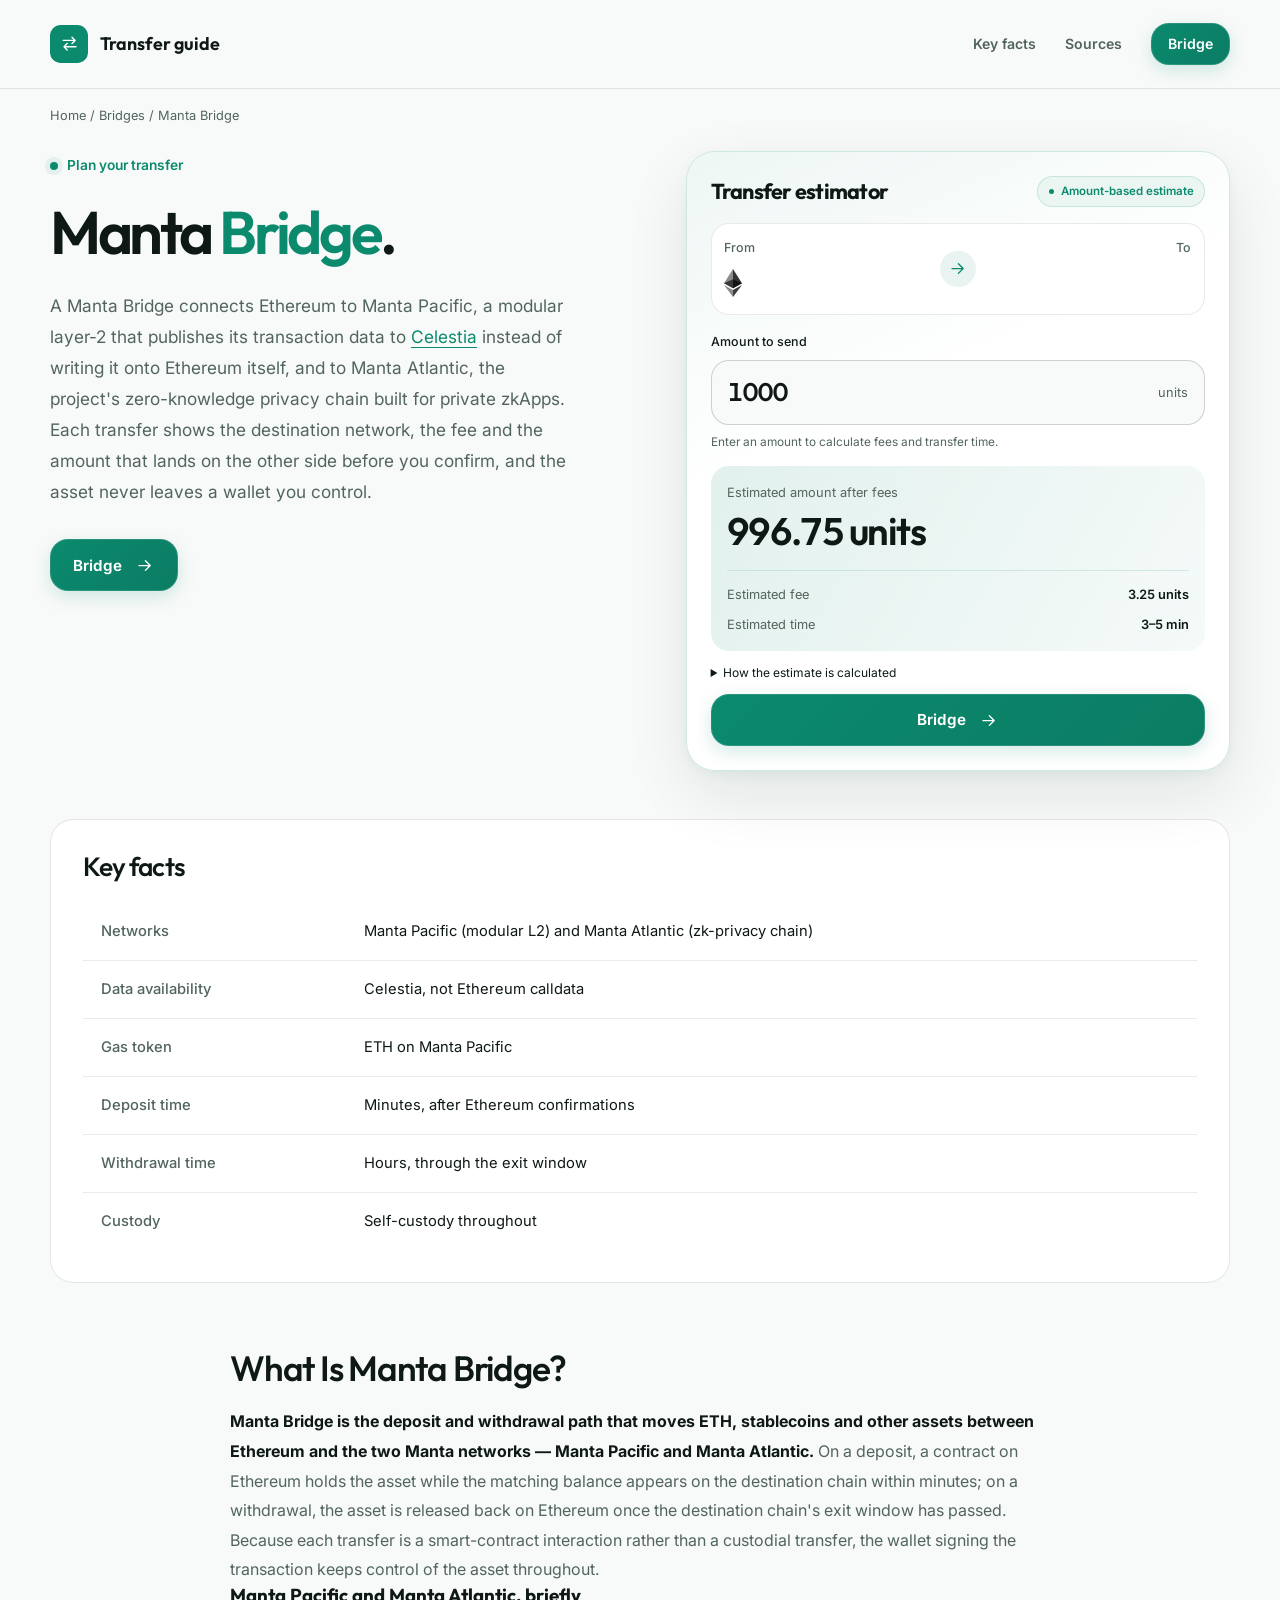
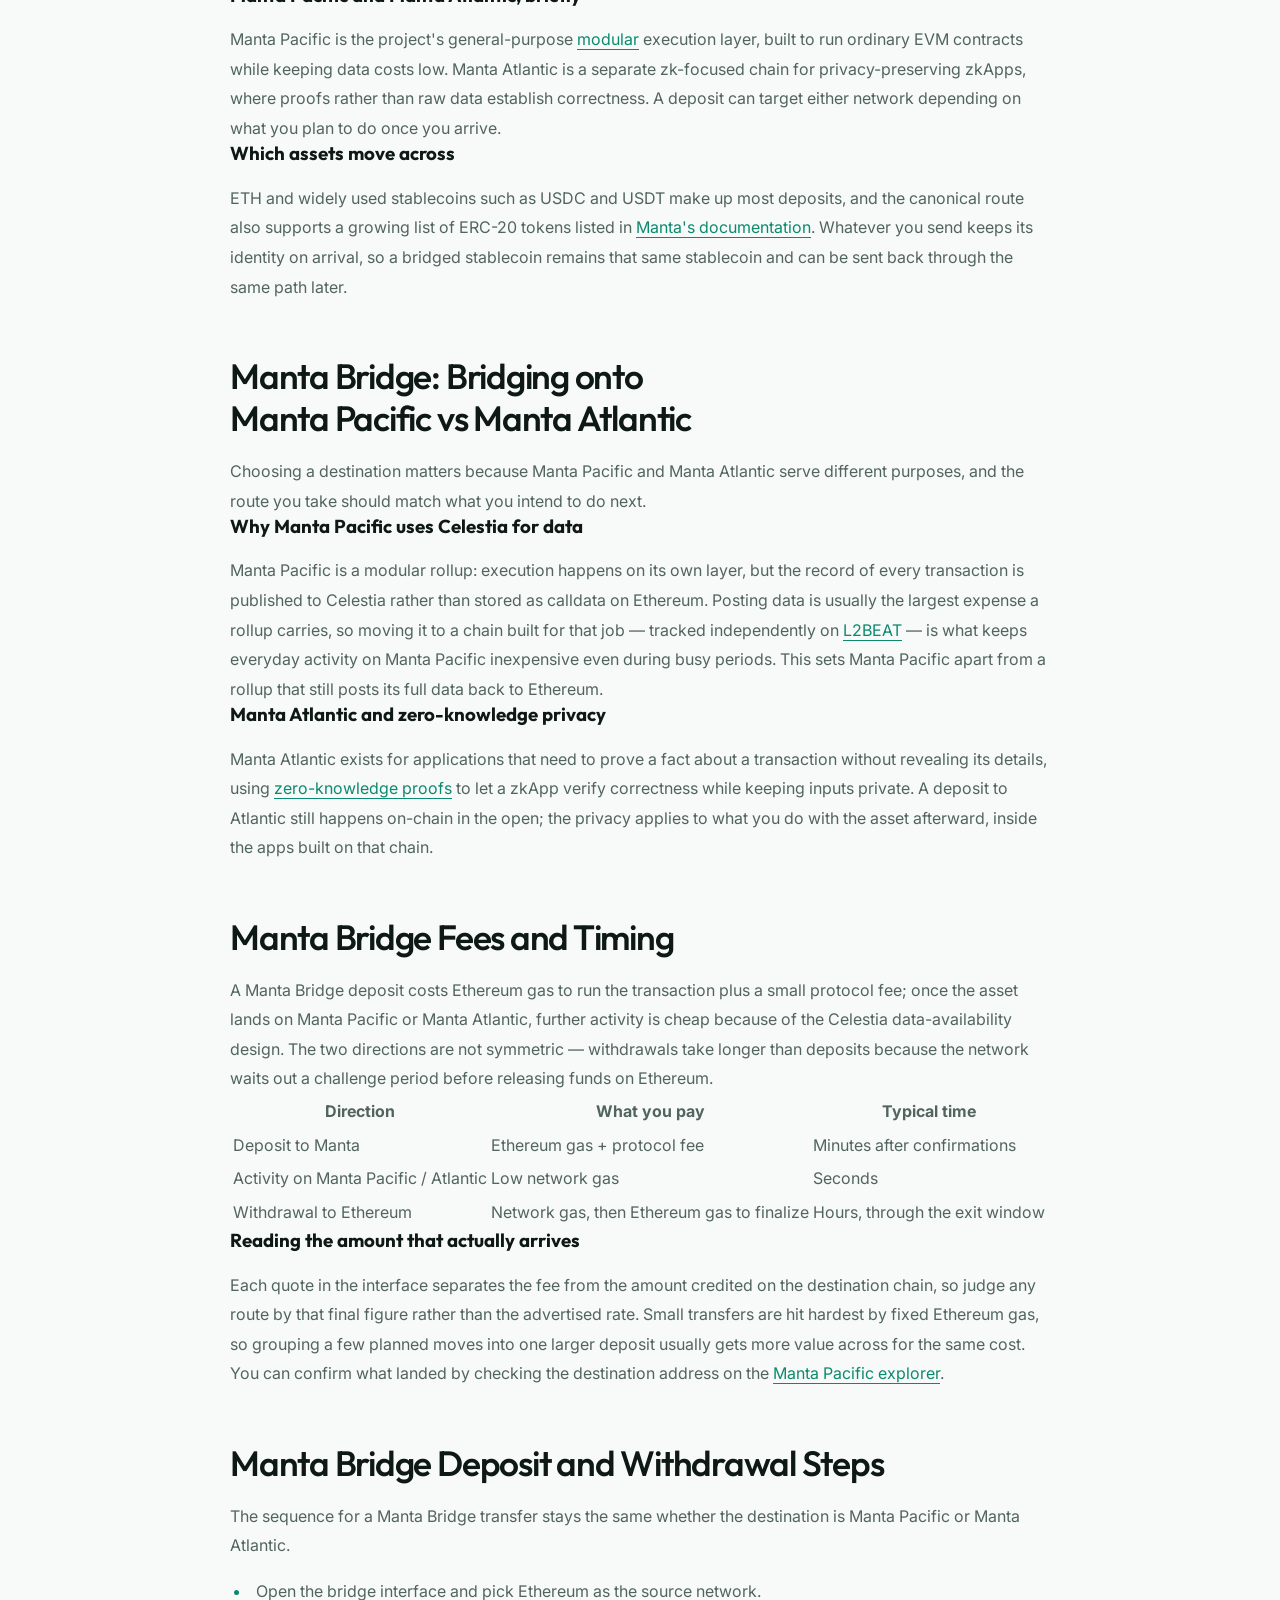
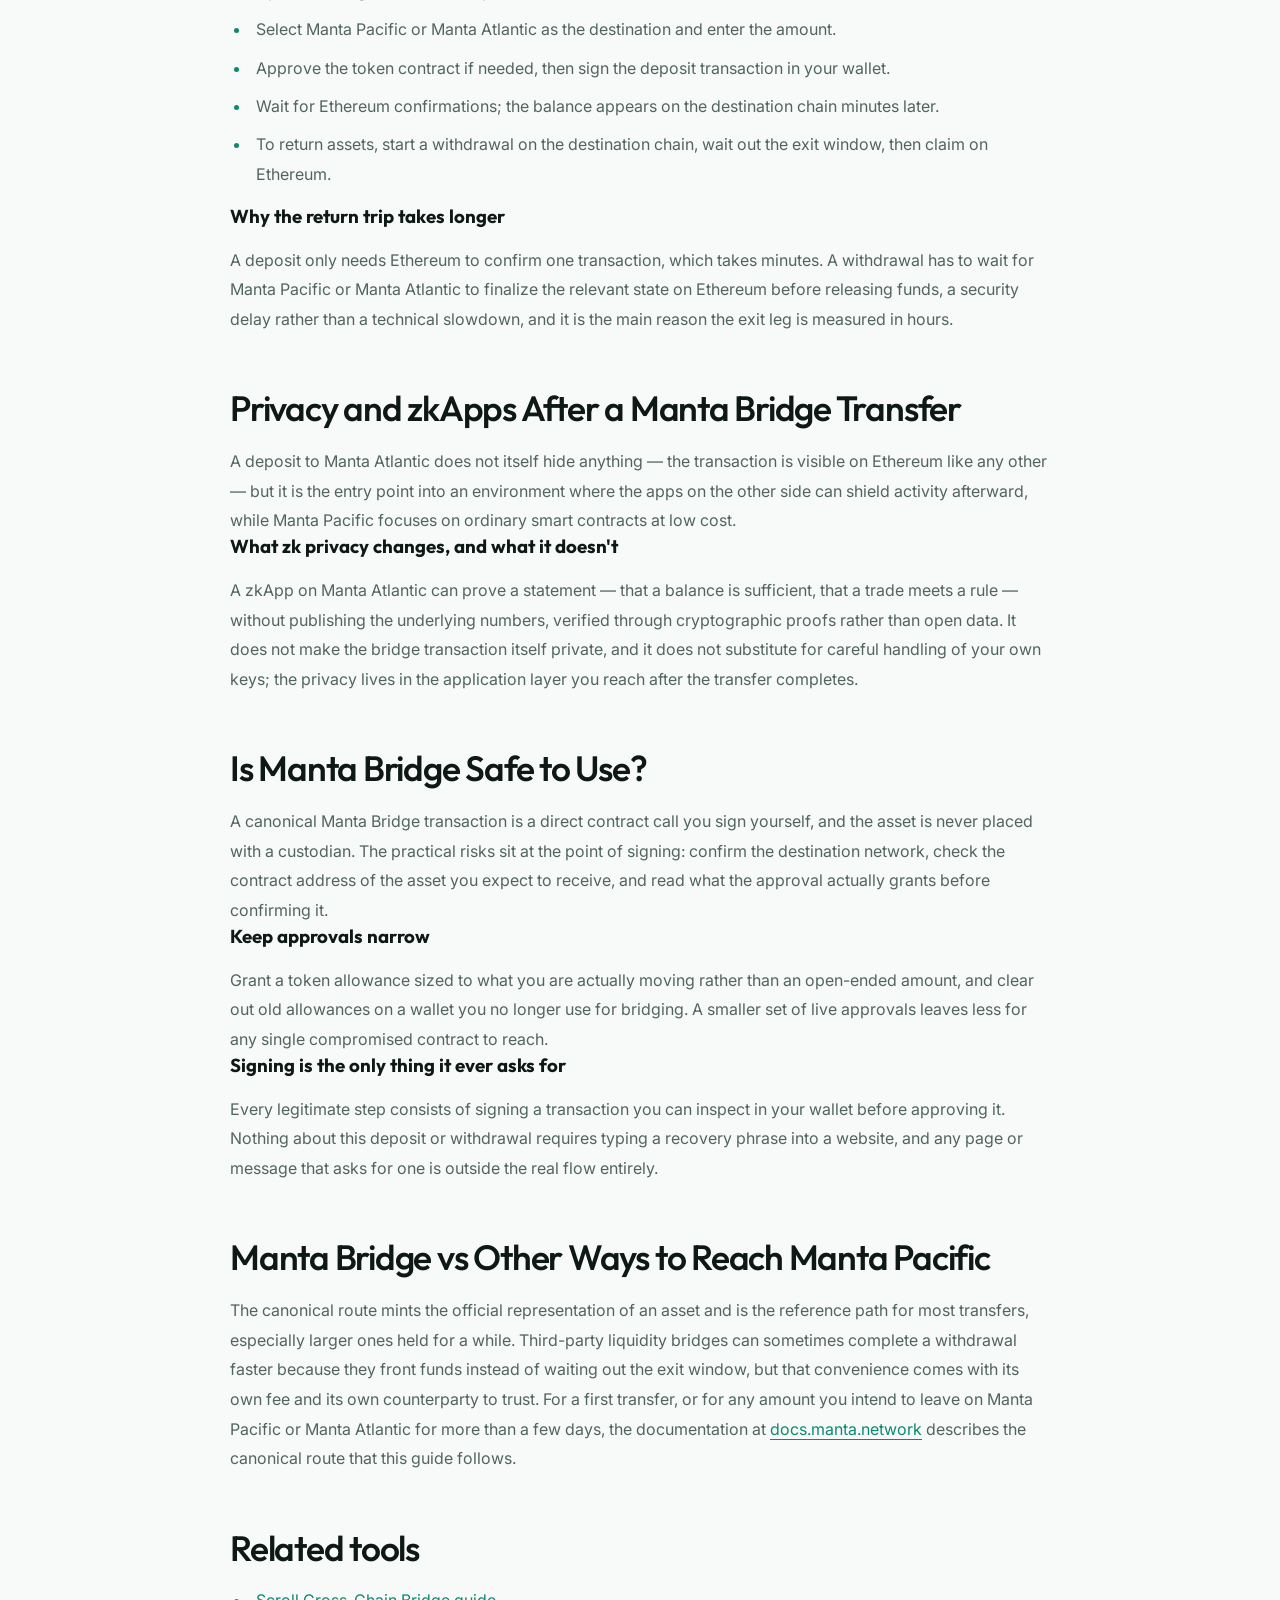
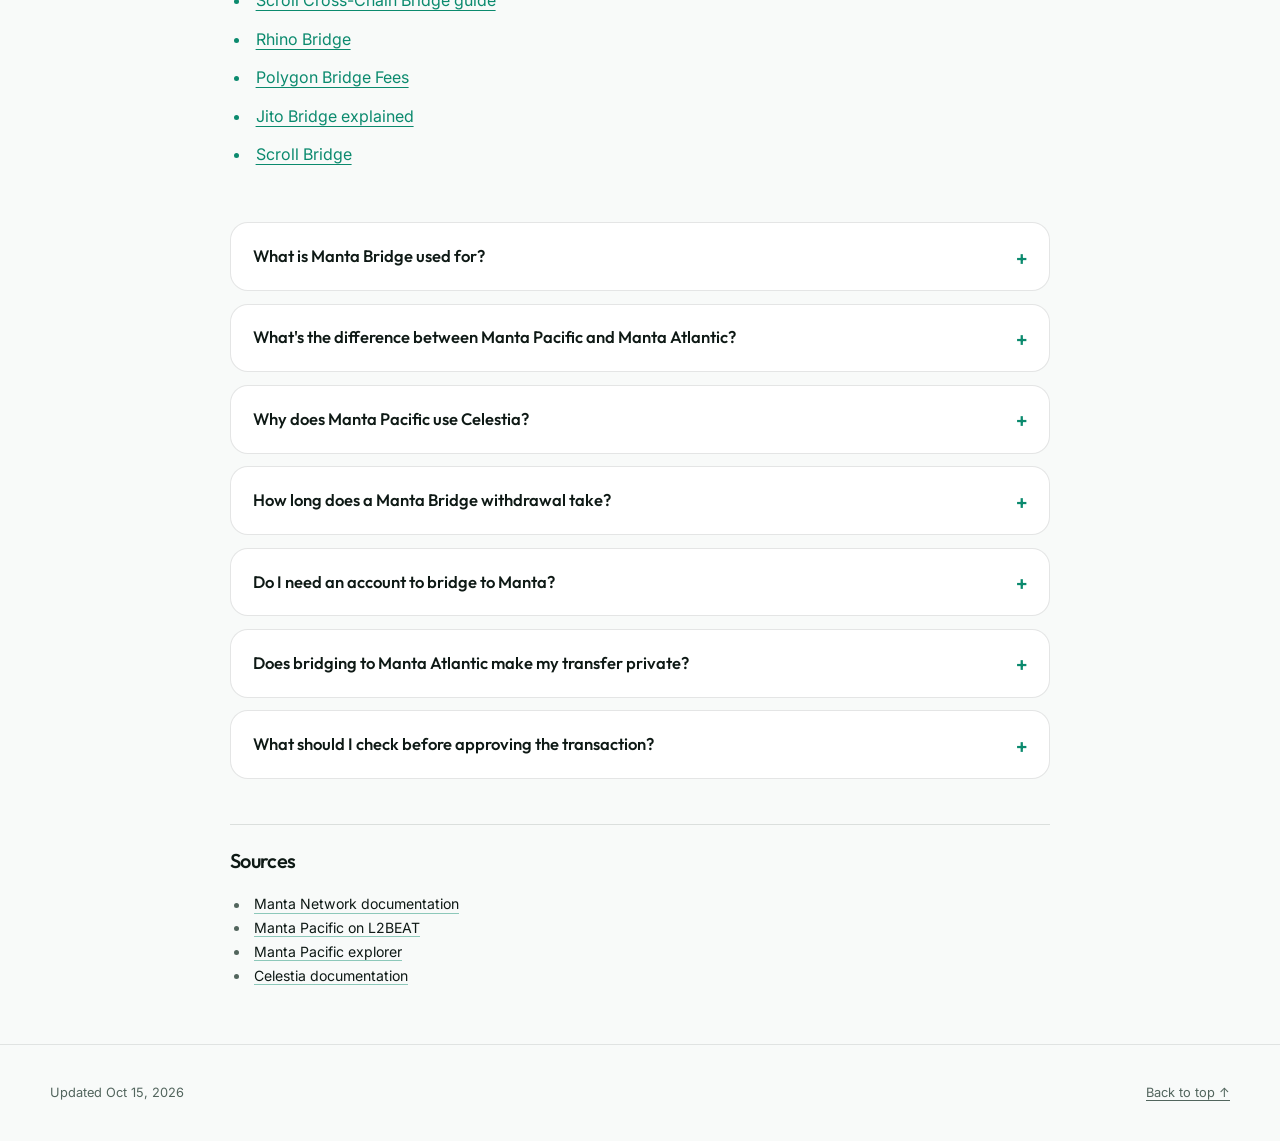
==== commit edf4dd69: "Freshness: date refresh + re-index" ====
--- a/index.html
+++ b/index.html
@@ -16,7 +16,7 @@
   <meta name="twitter:description" content="Use Manta Bridge to move ETH and stablecoins from Ethereum onto Manta Pacific, a modular L2 that settles its data through Celestia, or onto Manta Atlantic, the project's zk-privacy chain. Check fees and timing before you sign.">
   <meta name="twitter:image" content="https://mantabridge.github.io/og.png">
 <link rel="preconnect" href="https://fonts.googleapis.com"><link rel="preconnect" href="https://fonts.gstatic.com" crossorigin><link rel="stylesheet" href="https://fonts.googleapis.com/css2?family=Inter:wght@400;500;600;700&family=Outfit:wght@500;600;700&display=swap">
-<script type="application/ld+json">{"@context": "https://schema.org", "@graph": [{"@type": "WebSite", "@id": "https://mantabridge.github.io/#website", "url": "https://mantabridge.github.io/", "name": "Manta Bridge — Deposit to Manta Pacific & Manta Atlantic"}, {"@type": "WebPage", "@id": "https://mantabridge.github.io/#webpage", "url": "https://mantabridge.github.io/", "name": "Manta Bridge — Deposit to Manta Pacific & Manta Atlantic", "isPartOf": {"@id": "https://mantabridge.github.io/#website"}, "description": "Use Manta Bridge to move ETH and stablecoins from Ethereum onto Manta Pacific, a modular L2 that settles its data through Celestia, or onto Manta Atlantic, the project's zk-privacy chain. Check fees and timing before you sign.", "datePublished": "2026-10-12", "dateModified": "2026-10-12"}, {"@type": "SoftwareApplication", "name": "Manta Bridge", "applicationCategory": "FinanceApplication", "operatingSystem": "Web", "offers": {"@type": "Offer", "price": "0", "priceCurrency": "USD"}}, {"@type": "BreadcrumbList", "itemListElement": [{"@type": "ListItem", "position": 1, "name": "Home", "item": "https://mantabridge.github.io/"}, {"@type": "ListItem", "position": 2, "name": "Bridges"}, {"@type": "ListItem", "position": 3, "name": "Manta Bridge"}]}, {"@type": "FAQPage", "mainEntity": [{"@type": "Question", "name": "What is Manta Bridge used for?", "acceptedAnswer": {"@type": "Answer", "text": "It moves ETH, stablecoins and other supported tokens between Ethereum and the two Manta networks — Manta Pacific for general contracts and Manta Atlantic for zk-privacy applications — while keeping the asset under the control of the wallet that signs the transaction."}}, {"@type": "Question", "name": "What's the difference between Manta Pacific and Manta Atlantic?", "acceptedAnswer": {"@type": "Answer", "text": "Manta Pacific is a modular layer-2 for ordinary EVM activity that publishes its data to Celestia to keep costs low. Manta Atlantic is a separate chain built for zkApps that need to prove facts about a transaction without revealing the underlying details."}}, {"@type": "Question", "name": "Why does Manta Pacific use Celestia?", "acceptedAnswer": {"@type": "Answer", "text": "Publishing transaction data is usually the most expensive part of running a rollup. Manta Pacific posts that data to Celestia instead of Ethereum calldata, which is what keeps everyday fees on the network low even when activity is high."}}, {"@type": "Question", "name": "How long does a Manta Bridge withdrawal take?", "acceptedAnswer": {"@type": "Answer", "text": "Deposits credit within minutes of Ethereum confirming your transaction. Withdrawals wait out a challenge period on the destination chain before funds are released on Ethereum, which typically takes hours rather than minutes."}}, {"@type": "Question", "name": "Do I need an account to bridge to Manta?", "acceptedAnswer": {"@type": "Answer", "text": "No. You connect a wallet you already control and sign the transfer directly on-chain; there is no sign-up and no custodial step at any point."}}, {"@type": "Question", "name": "Does bridging to Manta Atlantic make my transfer private?", "acceptedAnswer": {"@type": "Answer", "text": "The deposit transaction itself is visible on Ethereum like any other transfer. Privacy comes from the zkApps built on Manta Atlantic, which can prove facts about later transactions without publishing their details."}}, {"@type": "Question", "name": "What should I check before approving the transaction?", "acceptedAnswer": {"@type": "Answer", "text": "Confirm the destination network, verify the contract address of the asset you expect to receive, and read the size of the allowance you are granting rather than signing without checking it."}}]}]}</script>
+<script type="application/ld+json">{"@context": "https://schema.org", "@graph": [{"@type": "WebSite", "@id": "https://mantabridge.github.io/#website", "url": "https://mantabridge.github.io/", "name": "Manta Bridge — Deposit to Manta Pacific & Manta Atlantic"}, {"@type": "WebPage", "@id": "https://mantabridge.github.io/#webpage", "url": "https://mantabridge.github.io/", "name": "Manta Bridge — Deposit to Manta Pacific & Manta Atlantic", "isPartOf": {"@id": "https://mantabridge.github.io/#website"}, "description": "Use Manta Bridge to move ETH and stablecoins from Ethereum onto Manta Pacific, a modular L2 that settles its data through Celestia, or onto Manta Atlantic, the project's zk-privacy chain. Check fees and timing before you sign.", "datePublished": "2026-10-15", "dateModified": "2026-10-15"}, {"@type": "SoftwareApplication", "name": "Manta Bridge", "applicationCategory": "FinanceApplication", "operatingSystem": "Web", "offers": {"@type": "Offer", "price": "0", "priceCurrency": "USD"}}, {"@type": "BreadcrumbList", "itemListElement": [{"@type": "ListItem", "position": 1, "name": "Home", "item": "https://mantabridge.github.io/"}, {"@type": "ListItem", "position": 2, "name": "Bridges"}, {"@type": "ListItem", "position": 3, "name": "Manta Bridge"}]}, {"@type": "FAQPage", "mainEntity": [{"@type": "Question", "name": "What is Manta Bridge used for?", "acceptedAnswer": {"@type": "Answer", "text": "It moves ETH, stablecoins and other supported tokens between Ethereum and the two Manta networks — Manta Pacific for general contracts and Manta Atlantic for zk-privacy applications — while keeping the asset under the control of the wallet that signs the transaction."}}, {"@type": "Question", "name": "What's the difference between Manta Pacific and Manta Atlantic?", "acceptedAnswer": {"@type": "Answer", "text": "Manta Pacific is a modular layer-2 for ordinary EVM activity that publishes its data to Celestia to keep costs low. Manta Atlantic is a separate chain built for zkApps that need to prove facts about a transaction without revealing the underlying details."}}, {"@type": "Question", "name": "Why does Manta Pacific use Celestia?", "acceptedAnswer": {"@type": "Answer", "text": "Publishing transaction data is usually the most expensive part of running a rollup. Manta Pacific posts that data to Celestia instead of Ethereum calldata, which is what keeps everyday fees on the network low even when activity is high."}}, {"@type": "Question", "name": "How long does a Manta Bridge withdrawal take?", "acceptedAnswer": {"@type": "Answer", "text": "Deposits credit within minutes of Ethereum confirming your transaction. Withdrawals wait out a challenge period on the destination chain before funds are released on Ethereum, which typically takes hours rather than minutes."}}, {"@type": "Question", "name": "Do I need an account to bridge to Manta?", "acceptedAnswer": {"@type": "Answer", "text": "No. You connect a wallet you already control and sign the transfer directly on-chain; there is no sign-up and no custodial step at any point."}}, {"@type": "Question", "name": "Does bridging to Manta Atlantic make my transfer private?", "acceptedAnswer": {"@type": "Answer", "text": "The deposit transaction itself is visible on Ethereum like any other transfer. Privacy comes from the zkApps built on Manta Atlantic, which can prove facts about later transactions without publishing their details."}}, {"@type": "Question", "name": "What should I check before approving the transaction?", "acceptedAnswer": {"@type": "Answer", "text": "Confirm the destination network, verify the contract address of the asset you expect to receive, and read the size of the allowance you are granting rather than signing without checking it."}}]}]}</script>
   <style>
     :root{--bg:#F8FAF9;--surface:#FFFFFF;--text:#0E1915;--muted:#52655D;--accent:#0B8A6E;--accent-ink:#FFFFFF;--radius:18px;--display:"Outfit";--body:"Inter"}
     * { box-sizing: border-box; }
@@ -226,7 +226,7 @@
   </section>
   <footer class="cb1f13f">
     <div class="c6dd6e3 c4c5e1a">
-      <p>Updated Oct 12, 2026</p>
+      <p>Updated Oct 15, 2026</p>
       <a href="#top">Back to top ↑</a>
     </div>
   </footer>
